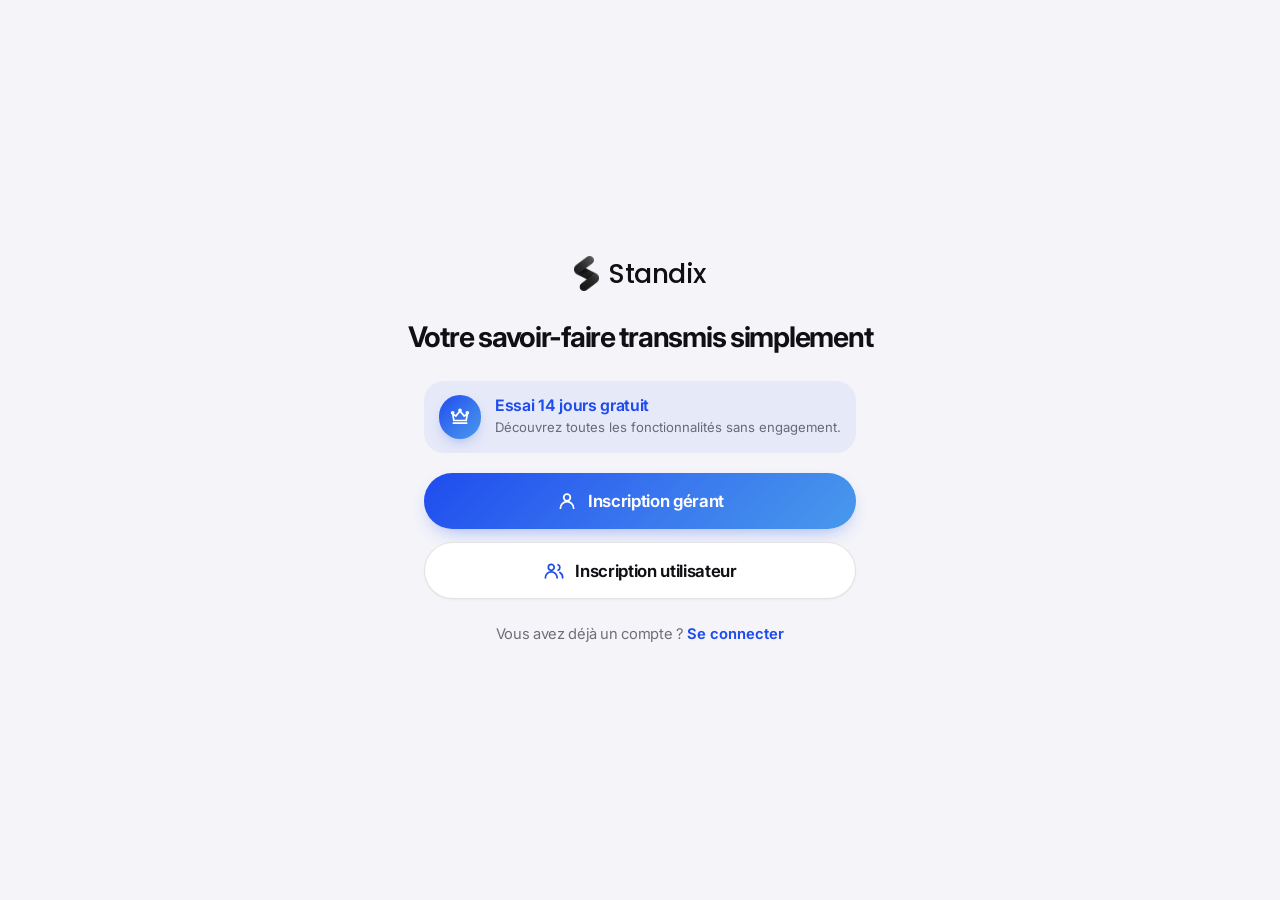
==== app/index.html @ 90aa96b5 "Update index.html" ====
<!DOCTYPE html><html lang="fr"><head>
  <!-- ⚠ LA RESTAURATION DU DEFILEMENT EST COUPEE AVANT TOUT LE RESTE.

       Elle l'etait dans `app.js` — un module, donc execute apres le parsing du
       document. Le navigateur avait alors deja remis la page ou elle etait a
       la visite precedente : sur un lien partage, cela envoyait en bas de la
       page « Bienvenue ».

       Ici, dans l'en-tete, cette ligne tourne avant que le corps existe. -->
  <script>
    try { if ('scrollRestoration' in history) history.scrollRestoration = 'manual' } catch (e) {}
  </script>
  <!-- Dashboard privé : erreurs, activité (comptes partagés) et messages de
       Standix aux responsables. Tout en premier, pour ne rater aucune erreur
       du démarrage. Ne casse jamais la page (voir l'en-tête de /suivi.js). -->
  <script src="/suivi.js?v=3"></script>

<meta charset="UTF-8">
<meta name="viewport" content="width=device-width, initial-scale=1.0, maximum-scale=1.0, minimum-scale=1.0, user-scalable=no, viewport-fit=cover">
<script>
    /* La photo de l'écran d'accueil, préchargée pour les seuls visiteurs sans
       session (aucune clé `sb-…-auth-token`) : c'est eux qui verront cet écran.
       Une personne connectée ne la télécharge pas. */
    try {
      if (!Object.keys(localStorage).some(function (k) { return /^sb-.*-auth-token$/.test(k) })) {
        var l = document.createElement('link')
        l.rel = 'preload'; l.as = 'image'; l.href = 'accueil-entrepot.jpg?v=d5bf6595'
        document.head.appendChild(l)
      }
    } catch (e) {}
</script>
<!-- ═══ NE PAS GARDER CETTE PAGE EN CACHE ═══

     ⚠ `index.html` EST LE SEUL FICHIER QU'ON NE PEUT PAS VERSIONNER. `app.js`
       et `style.css` portent un `?v=` qui change avec leur contenu ; cette
       page-ci EST l'adresse, elle n'a pas de version.

       Sans consigne, Safari la garde et la ressert telle quelle — parfois
       pendant des jours. On voit alors l'ancienne page alors que le fichier
       deploye est le bon, et rien ne l'explique.

     ⚠ LES TROIS LIGNES SONT NECESSAIRES. `no-cache` demande de revalider,
       `no-store` interdit de conserver, `Expires: 0` couvre les caches
       intermediaires qui ignorent les deux premieres. Chacune est ignoree par
       une partie du parc ; ensemble elles tiennent.

     ⚠ CELA NE RALENTIT PAS L'APP. Seul le balisage est redemande a chaque
       ouverture — 450 Ko une fois, quand `app.js` et `style.css` restent en
       cache grace a leur numero de version. -->
<meta http-equiv="Cache-Control" content="no-cache, no-store, must-revalidate">
<meta http-equiv="Pragma" content="no-cache">
<meta http-equiv="Expires" content="0">
<meta name="theme-color" content="#000000">
<meta name="color-scheme" content="dark">
<title>Standix</title>
<!-- ═══ LES ICÔNES SONT DE VRAIS FICHIERS ═══

     Elles étaient intégrées en base64, comme le logo. Ça marche pour une image
     dans la page, PAS pour un favicon : Safari sur iPhone et iPad refuse les
     icônes en `data:`, et affiche un globe gris à la place.

     Deux fichiers à déposer à la racine, à côté d'index.html.

     L'icône d'écran d'accueil est OPAQUE, sur fond noir, avec 16 % de marge :
     iOS ne gère pas la transparence — elle deviendrait noire — et il arrondit
     les angles, ce qui rognerait un dessin collé au bord. -->
<!-- Plusieurs tailles : le navigateur prend celle qui lui convient. La 32
     est celle que Chrome demande en premier pour l'onglet. -->
<!-- Le .ico EN PREMIER. Chrome le réclame de lui-même à la racine, même sans
     déclaration — et s'il ne le trouve pas, il montre un globe sans toujours
     retomber sur les PNG. C'est le format le plus ancien, et le seul que tous
     les navigateurs acceptent sans discuter. -->
<link rel="icon" href="favicon.ico" sizes="any">
<link rel="icon" type="image/png" sizes="32x32" href="favicon-32.png">
<link rel="icon" type="image/png" sizes="96x96" href="favicon.png">
<link rel="icon" type="image/png" sizes="192x192" href="icone-192.png">
<link rel="apple-touch-icon" sizes="180x180" href="apple-touch-icon.png">
<!-- CHROME PASSE PAR LE MANIFESTE. Sans lui, il ignore les balises ci-dessus
     pour l'écran d'accueil et affiche un globe. Il sert aussi à installer
     l'app : nom, couleur de fond, ouverture en plein écran. -->
<link rel="manifest" href="manifest.json">
<!-- ═══ L'APERÇU QUAND ON PARTAGE LE LIEN ═══

     Sans ces balises, un lien envoyé par message ou publié quelque part
     n'affiche qu'une adresse nue. Avec elles, on voit le logo, le nom et une
     phrase — ce qui change tout quand un gérant transfère le lien à son
     associé.

     L'image est celle sur FOND NOIR : les aperçus s'affichent sur des fonds
     clairs comme sombres, et un logo transparent y disparaîtrait la moitié du
     temps. 1200 × 630, le format que réclament les réseaux. -->
<meta property="og:type" content="website">
<meta property="og:title" content="Standix">
<meta property="og:description" content="Vos procédures, filmées une fois. L'IA les rédige, votre équipe les lit.">
<!-- ═══ POURQUOI L'ADRESSE COMPLÈTE ET LES DIMENSIONS ═══

     WhatsApp affichait une petite vignette carrée au lieu de la grande carte.
     Deux causes, et il fallait corriger les deux :

     • L'ADRESSE ÉTAIT RELATIVE. Les robots qui lisent la page pour fabriquer
       l'aperçu n'ont pas de navigateur : ils ne savent pas résoudre
       « partage.png » en une adresse complète. Beaucoup abandonnent.

     • LES DIMENSIONS MANQUAIENT. WhatsApp choisit entre vignette et grande
       carte AVANT de télécharger l'image, d'après `og:image:width`. Sans elle,
       il suppose une petite image et affiche un carré. -->
<!-- ═══ L'ADRESSE POINTAIT VERS LA RACINE ═══

     Elle disait `emcl22a-creator.github.io/Standix/partage.png`. Cette racine
     appartient désormais au SITE : l'app y cherchait un fichier qui n'y est
     plus, et le lien partagé s'affichait sans vignette.

     Quatre balises portaient la même adresse — `og:image`, sa version sécurisée,
     `twitter:image`, et `og:url` pour la page. Les quatre sont corrigées : en
     oublier une donne un aperçu juste sur un réseau et faux sur un autre, ce
     qui est le plus long à diagnostiquer.

     ⚠ ELLE RESTE ÉCRITE EN DUR, et c'est obligatoire : les robots qui lisent
       cette page n'ont pas de navigateur et ne résolvent aucun chemin relatif.
       Si tu changes encore de domaine, ce sont ces quatre lignes à reprendre. -->
<meta property="og:image" content="https://standix.app/app/partage.png">
<meta property="og:image:secure_url" content="https://standix.app/app/partage.png">
<meta property="og:image:type" content="image/png">
<meta property="og:image:width" content="1200">
<meta property="og:image:height" content="630">
<meta property="og:image:alt" content="Standix">
<meta property="og:url" content="https://standix.app/app/">
<meta property="og:site_name" content="Standix">
<meta property="og:locale" content="fr_FR">
<meta name="twitter:card" content="summary_large_image">
<meta name="twitter:title" content="Standix">
<meta name="twitter:description" content="Vos procédures, filmées une fois. L'IA les rédige, votre équipe les lit.">
<meta name="twitter:image" content="https://standix.app/app/partage.png">
<meta name="description" content="Vos procédures, filmées une fois. L'IA les rédige, votre équipe les lit.">
<!-- Les trois serveurs contactés au démarrage. Ouvrir la connexion dès la
     lecture de l'en-tête fait gagner la poignée de main réseau (DNS, TLS) sur
     chacun — c'est du temps mort pur, avant même la première requête. -->
<link rel="preconnect" href="https://tlrtsoahwqhtvtkhssbm.supabase.co" crossorigin="">
<link rel="preconnect" href="https://cdn.jsdelivr.net" crossorigin=""><!-- QR code, chargé à la demande -->
<link rel="preconnect" href="https://fonts.gstatic.com" crossorigin="">
<!-- La bibliothèque Supabase est indispensable pour afficher quoi que ce soit :
     on la télécharge en parallèle du reste au lieu d'attendre la fin du script. -->
<!-- La bibliothèque Supabase est servie depuis le même dépôt que cette page :
     pas de serveur tiers à joindre, et le navigateur la garde en cache d'une
     visite à l'autre. Elle était auparavant téléchargée depuis jsDelivr, ce qui
     coûtait entre 30 ms et 2 secondes selon l'humeur du réseau. -->
<link rel="modulepreload" href="./supabase.js">
<link rel="stylesheet" href="https://fonts.googleapis.com/css2?family=Inter:wght@400;500;600;700;800&amp;family=Poppins:wght@400;500;600&amp;display=swap" media="print" onload="this.media='all'">
<noscript><link rel="stylesheet" href="https://fonts.googleapis.com/css2?family=Inter:wght@400;500;600;700;800&amp;family=Poppins:wght@400;500;600&amp;display=swap"></noscript>
<link rel="stylesheet" href="style.css?v=21d636a9">
<style>
  /* ---- Verre : CSS EXACT du depot archisvaze/liquid-glass ---- */
  :root{
    --bar-h:64px;              /* HAUTEUR DE LA BARRE : tout en decoule */
    --glass-radius:calc(var(--bar-h) / 2);
    /* Teinte NOIRE : elle assombrit le fond vu a travers la barre,
       ce qui detache les libelles blancs. En contrepartie le verre
       perd du relief, compense par un lisere clair plus marque. */
    /* ═══ LA TEINTE PASSE AU BLANC ═══

       Elle était NOIRE à 12 % : elle assombrissait le fond vu au travers, ce
       qui détachait les libellés blancs. Sur une app claire, elle grisait la
       barre et les libellés sombres s'y perdaient.

       Blanc à 78 % : assez opaque pour qu'un texte noir se lise dessus, assez
       transparent pour qu'on devine le contenu qui défile dessous. */
    /* ⚠ BLANC, PAS GRIS. La teinte grise venait du theme sombre : sur du noir,
       un gris a 18 % eclaircit. Sur une page claire il assombrit, et la barre
       paraissait sale a cote des cartes blanches qu'elle recouvre.

       0,32 : la barre laisse maintenant voir franchement ce qui defile
       dessous, sans cesser de porter un texte sombre.

       ⚠ C'EST LA SEULE VALEUR QUI REGLE LE BLANCHIMENT. Le flou et la
         saturation ne changent pas la clarte, ils changent la nettete et la
         vivacite. `--verre-bar` garde donc son `blur(14px)` : c'est lui qui
         empeche le texte des cartes de rester lisible au travers, et sans lui
         une barre a 32 % deviendrait illisible. Pour eclaircir ou assombrir,
         c'est ici et nulle part ailleurs. */
    --tint-color:255,255,255;
    --tint-opacity:0.32;

    /* ⚠ LE CREUX EST NEUTRALISÉ. Une ombre interne noire de 17 px dessinait la
       barre EN CREUX sur du noir : la lumière tombe dedans, c'est ce qui lui
       donnait son épaisseur. Sur du blanc, la même ombre trace un anneau gris
       à l'intérieur du bord — la barre paraît sale et cerclée.

       Ces variables sont aussi lues par la carte du logo et par le tiroir de
       l'entreprise : c'est pourquoi on change la couleur et non la géométrie. */
    /* ⚠ SEULE LA COULEUR DU CREUX CHANGE, PAS SA GÉOMÉTRIE. Le flou reste à
       17 px et le retrait à −8 px, exactement comme en sombre. C'est la
       COULEUR qui passe du noir au transparent : une ombre interne noire
       dessine un creux sur du noir, mais un anneau gris sale à l'intérieur
       d'un bord blanc. */
    --shadow-blur:17px;
    --shadow-spread:-8px;
    --shadow-color:transparent;
    --outer-shadow-blur:17px;

    /* ═══ LA MATIÈRE DU VERRE ═══
       La réfraction passait par un filtre SVG appelé en `url()`. WebKit —
       donc TOUT navigateur sur iPhone, Chrome compris — n'accepte dans un
       `backdrop-filter` que les fonctions courtes. Un `url()` y est ignoré
       en silence : plus de verre du tout.

       On emploie donc ce qu'il sait faire. Le flou et la saturation ne
       déforment pas, ils dépolissent — c'est la matière qu'Apple a utilisée
       pendant huit ans, et elle rend la même chose sur les deux écrans.

       Le jour où WebKit implémentera `url()`, il suffira de remettre
       `url(#bar-filter)` et `url(#lens-filter)` ici, et `VERRE_SVG` à true
       dans le script. Rien d'autre n'aura bougé. */
    /* ═══ LA BARRE PREND LA MATIÈRE DE LA CAPSULE ═══

       La capsule en mouvement emploie `--verre-lens` : elle ne floute pas, elle
       SATURE et ÉCLAIRCIT ce qui passe dessous. C'est ce `brightness` qui lui
       donne son air de lentille plutôt que de dépoli.

       La barre reprend les deux — saturation et éclaircissement — et garde son
       flou. Sans lui, le texte des cartes resterait lisible au travers et les
       libellés se perdraient dedans ; la capsule, elle, peut s'en passer parce
       qu'elle ne couvre jamais que la barre.

       ⚠ LA CAPSULE EMPILE DEUX VERRES, PAS UN.

         C'est ce que j'avais manque. `#lens` est un `.glassDiv` : il porte
         donc `--verre-bar` sur l'element LUI-MEME, et `--verre-lens` sur son
         `::after`. Deux couches superposees — le depoli d'abord, la lentille
         par-dessus.

         En posant `--verre-bar: var(--verre-lens)`, j'avais fait deux choses a
         la fois, toutes deux fausses : la barre perdait son flou, et la
         CAPSULE recevait la lentille DEUX FOIS. Sa saturation doublait sans
         que personne ne l'ait demande.

         Chaque variable reprend donc son role. La barre recoit la seconde
         couche autrement — voir `#bar::after`, plus bas. */
    --verre-bar:blur(14px) saturate(180%);
    --verre-lens:saturate(150%) brightness(1.08);

    /* ═══ LE FILET DE L'ARÊTE ═══
       Déclaré ICI, et lu par les deux pièces de verre : la barre du bas et la
       carte du logo. Une seule valeur pour les deux — sans ça, chacune portait
       son propre littéral et rien n'empêchait qu'elles finissent par diverger,
       comme c'est arrivé au verre lui-même. */
    /* 0,22 au lieu de 0,30. Le trait fait un demi-pixel d'épaisseur et ne peut
       pas être plus mince : sur un écran, c'est déjà la plus petite valeur qui
       s'affiche. On l'affine donc en OPACITÉ — un trait plus pâle se lit comme
       un trait plus fin, parce que l'œil juge la finesse à la quantité de
       lumière, pas à la mesure. */
    /* Le filet s'inverse aussi : un trait plus clair que son fond était de la
       lumière sur du noir ; sur du blanc, il faut un trait plus SOMBRE que le
       fond pour dessiner la même arête. */
    --filet:rgba(28,28,38,0.08);
  }
  .glassDiv{
    position:absolute;
    border-radius:var(--glass-radius);
    isolation:isolate;
    /* Un filet clair d'un demi-pixel sur tout le contour, en plus de l'ombre
       portée. Il dessine l'arête de la pièce là où la lumière la frôle : sans
       lui, le verre se dissout dans le noir et la barre n'a plus de forme.

       En ombre interne plutôt qu'en bordure : une bordure épaissirait la boîte
       et décalerait tout ce qu'elle contient d'un demi-pixel. */
    box-shadow:
      /* Même position, même flou qu'en sombre — 0 et 4 px. Seule la couleur
         change : 18 % de noir faisait une flaque grise sur du blanc. */
      0px 4px var(--outer-shadow-blur) rgba(20,20,30,0.12),
      /* Le creux du verre, repris du pseudo-élément supprimé. Sans lui la
         pièce est une vitre plate : c'est cette ombre interne qui lui donne
         son épaisseur. */
      inset 0 0 var(--shadow-blur) var(--shadow-spread) var(--shadow-color);
  }

  /* ═══════════════════════════════════════════════════════════════════════
     LE FILET, PARTOUT ET À LA MÊME INTENSITÉ

     Il a d'abord été interrompu, puis dégradé — vif d'un côté, sourd de
     l'autre. Les deux versions donnaient une arête qui change en tournant, et
     à un demi-pixel d'épaisseur cette variation se lit comme une irrégularité
     plutôt que comme une lumière.

     Une seule valeur sur tout le tour. C'est plus net, et c'est plus juste :
     ce filet ne dessine pas un reflet, il dessine le BORD de la pièce — et un
     bord ne change pas selon l'endroit où on le regarde.

     `mask-composite:exclude` évide le centre — il ne reste que le liseré. */
  .glassDiv::after{
    content:''; position:absolute; inset:0; z-index:3;
    border-radius:inherit; pointer-events:none;
    /* ═══ UN TRAIT FIN, D'UNE SEULE ÉPAISSEUR ═══

       J'avais mis 1 px avec un dégradé du clair au sombre. Le dégradé faisait
       PARAÎTRE le trait plus épais en haut qu'en bas — l'œil lit une variation
       de clarté comme une variation d'épaisseur.

       Une couleur unie, et le trait a la même valeur sur tout le tour.

       L'épaisseur suit la densité de l'écran : 0,5 px là où le matériel sait
       les afficher — un iPhone en a deux ou trois par point —, 1 px ailleurs,
       où un demi-pixel tomberait entre deux rangées et laisserait des trous. */
    padding:1px;
    background:rgba(28,28,38,0.075);
    -webkit-mask:linear-gradient(#000 0 0) content-box, linear-gradient(#000 0 0);
    mask:linear-gradient(#000 0 0) content-box, linear-gradient(#000 0 0);
    -webkit-mask-composite:xor; mask-composite:exclude;
  }
  /* ═══ UNE SEULE COUCHE, COMME LA CARTE DU HAUT ═══

     La teinte vivait dans un `::before` au plan 1 et le verre dans un `::after`
     au plan −1 : trois surfaces à la même place, dont une DERRIÈRE le parent.
     Selon le navigateur, l'arête pouvait se détacher du reste et paraître
     posée en arrière-plan.

     Fond, flou, creux et arête sont maintenant sur l'élément lui-même. Rien
     qui puisse se décaler. Les deux pièces de verre sont construites de la
     même façon — c'était déjà l'intention, ce ne l'était pas dans le code. */
  .glassDiv{
    background-color:rgba(var(--tint-color),var(--tint-opacity));
    backdrop-filter:var(--verre-bar);
    -webkit-backdrop-filter:var(--verre-bar);
  }
  #lens{--lens-filter:var(--verre-lens)}
  /* ⚠ SEULE LA CAPSULE PORTE CE SECOND VERRE. J'avais etendu le selecteur a
     `#bar::after`, ce qui donnait a la barre un bord refringent : une bordure
     en relief, alors que la profondeur ne doit exister que sur les cartes de
     dossier et de procedure. La barre est une piece de verre PLATE. */
  #lens::after{
    backdrop-filter:var(--lens-filter);
    -webkit-backdrop-filter:var(--lens-filter);
  }

  /* ═══════════════════════════════════════════════════════════════════════
     LE ZOOM DU FOND SUR LES BORDS — POURQUOI IL N'EST PAS LA

     Un vrai bord de lentille GROSSIT ce qui passe derriere lui. C'est ce que
     fait le liquid-glass d'Apple, et ce que ce depot obtenait avec un filtre
     SVG `feDisplacementMap` appele en `backdrop-filter:url(#bar-filter)`.

     WebKit — donc TOUT navigateur sur iPhone, Chrome compris — n'accepte dans
     un `backdrop-filter` que les fonctions courtes : blur, saturate,
     brightness, contrast. Un `url()` y est ignore EN SILENCE.

     ⚠ ET `transform:scale` NE LE REMPLACE PAS. Je l'ai teste avant de
       l'ecrire : un element avec `backdrop-filter` et `scale(1.6)` rend un
       fond dont les motifs mesurent exactement la meme chose qu'a cote —
       20 px dans les deux cas, mesure sur un fond raye. La transformation
       deplace l'element, elle ne grossit pas ce qu'il capture.

     Il n'y a donc pas de zoom possible aujourd'hui sur iPhone sans dupliquer
     le contenu de la page dans un calque agrandi et masque — beaucoup de code
     et un second rendu de toute la page a chaque image de defilement.

     Le jour ou WebKit acceptera `url()`, tout est deja pret : remettre
     `url(#bar-filter)` dans `--verre-bar` et `VERRE_SVG` a true dans le
     script. Rien d'autre n'aura bouge.
     ═══════════════════════════════════════════════════════════════════════ */

  /* ---- La barre ---- */
  /* ---- Barre adaptative, mesuree sur Amazon Prime ----
     Sa capture : ecran 402 pt, barre 356 pt, marge 23 pt de chaque
     cote, soit 88,6 % de la largeur. Hauteur 62 pt.
     Ici : marge fixe de 23 pt, largeur bornee pour rester correcte
     du petit telephone a la tablette. */
  /* Le rebond de l'onglet déjà actif. Court, sans dépassement : il accuse
     réception, il ne réclame pas l'attention. */
  @keyframes ongletRebond{
    0%{ transform:scale(1) }
    38%{ transform:scale(0.90) }
    100%{ transform:scale(1) }
  }
  .tab.rebond{ animation:ongletRebond 0.42s cubic-bezier(0.34,1.56,0.64,1); }
  /* Les onglets héritent des deux mêmes déclarations : le toucher peut tomber
     sur un libellé ou sur une icône plutôt que sur le fond de la barre, et
     l'événement doit porter dans tous les cas. */
  .tab{ cursor:pointer; touch-action:manipulation; }
  @media (prefers-reduced-motion: reduce){ .tab.rebond{ animation:none } }

  #bar{
    /* FIXE : la barre reste sous le pouce au lieu de partir avec la page.
       En absolu elle se posait au bas du DOCUMENT. */
    position:fixed;
    pointer-events:auto;

    /* ═══ LE PREMIER TOUCHER QUI NE PORTAIT PAS ═══

       Deux manques, indépendants, produisant le même symptôme. Aucun ne se voit
       sur ordinateur : ce sont deux comportements propres à Safari sur iPhone.

       ① `cursor:pointer`. SAFARI IOS NE DÉCLENCHE PAS `click` SUR UN ÉLÉMENT
          NON INTERACTIF. La barre est une simple boîte, pas un bouton ni un lien :
          sans cette déclaration, le navigateur ne la considère pas comme
          touchable et l'événement n'arrive jamais. Elle n'a aucun effet visible
          sur téléphone — il n'y a pas de curseur — mais elle change ce que
          Safari accepte d'écouter. C'est une propriété de style détournée en
          déclaration d'intention, et c'est ainsi depuis quinze ans.

       ② `touch-action:manipulation`. Sans elle, Safari attend environ 300 ms
          après chaque toucher pour voir s'il s'agit d'un double-tap de zoom.
          Le premier appui semble alors ignoré, et le second — qui arrive après
          le délai — paraît seul fonctionner. C'est exactement « répond mal au
          premier toucher ».

       Le zoom par pincement reste possible : `manipulation` ne désactive que
       le double-tap, pas les autres gestes. */
    cursor:pointer;
    touch-action:manipulation;
        /* LE VOL : la zone sûre de l'appareil, plus 12 pt — la barre laisse passer
       le trait d'accueil sous elle. Le plancher de 23 px est la marge latérale
       mesurée plus haut : là où il n'y a pas de zone sûre, l'écart est le même
       en bas qu'à gauche et à droite. */
    bottom:max(23px, calc(env(safe-area-inset-bottom, 0px) + 12px));
    /* ═══ LA LARGEUR DES BLOCS, PAS CELLE DE LA FENÊTRE ═══

       `100vw` vaut la fenêtre entière : 1 394 px sur un écran de bureau. Le
       plafond de 520 s'appliquait donc, pendant que la colonne — et les blocs
       qu'elle contient — s'arrêtaient à 420. La barre débordait de cinquante
       pixels de chaque côté.

       La colonne moins ses 20 px de marge intérieure de chaque côté : la barre
       commence et finit exactement où commencent et finissent « Mouvements de
       l'équipe » et les autres blocs.

       `--col` vaut 460 sur téléphone et 560 au-delà de 768 : la barre suit
       toute seule, 420 puis 520.

       Sur téléphone rien ne change : `100vw - 46` vaut 356 sur un écran de
       402, et reste plus petit. C'est la largeur de l'écran qui décide. */
    /* ⚠ LA BARRE LAISSE LA PLACE AU CERCLE. Elle occupait toute la largeur
       disponible ; le bouton « voir comme l'equipe » a besoin de sa hauteur
       plus un ecart. On retire donc `--bar-h + 12` a sa largeur, et on la
       decale d'autant vers la gauche pour que l'ensemble reste centre. */
    /* ⚠ `--bar-col` ET NON `--col`. Sur tablette, `--col` passe à 100 % pour que
       les cartes prennent la largeur de l'écran ; la barre, elle, garde la
       largeur d'un grand téléphone — une pilule étirée sur 1 300 px ne se lit
       plus comme un objet posé sur la page. `--bar-col` vaut `--col` partout
       ailleurs, et 560 px sur tablette (voir la fin de `style.css`). */
    width:min(calc(100vw - 46px - var(--bar-decal)),
              calc(var(--bar-col, 460px) - 40px - var(--bar-decal)));
    height:var(--bar-h);
    margin-/* ⚠ CENTRAGE : moitie d'ecran, puis retrait de la moitie de sa largeur.
       Cette ligne avait disparu — un de mes scripts l'avait remplacee en
       croyant la corriger, et la barre partait du bord gauche.

       ⚠ NE CITEZ PAS UNE PROPRIETE SUIVIE DE DEUX-POINTS DANS UN COMMENTAIRE
         CSS. Ecrite ainsi, elle m'a fait chercher la vraie declaration
         pendant trois essais : mon analyse la trouvait, le navigateur non. */
    left:50%;
    left:50%;
    /* ⚠ ON GARDE LE CENTRAGE D'ORIGINE, ET LE CERCLE SE PLACE PAR RAPPORT A
       LA BARRE — pas l'inverse.

       J'ai essaye deux fois de deplacer la barre : une fois en ajoutant un
       decalage a son `translateX(-50%)`, une fois en remplacant le centrage
       par un `left` calcule. Les deux ont echoue, la seconde envoyant la barre
       a 111 px HORS de l'ecran.

       La raison est simple : `-50%` porte sur la largeur de la barre, qui
       depend elle-meme de la place laissee au cercle. Chaque correction
       deplacait la reference qu'elle utilisait.

       L'ensemble reste donc centre comme avant. Seule la largeur change, et le
       cercle se pose contre le bord droit de la barre — une seule mesure, une
       seule direction. */
    /* ⚠ LA BARRE RECULE DE LA MOITIE DE CE QUE PREND LE CERCLE.

       Centree seule, elle laissait 61 px a gauche et le cercle debordait a
       droite. C'est l'ENSEMBLE barre + ecart + cercle qui doit etre centre :
       la barre se decale donc de la moitie de `--bar-h + 12`, soit 38 px, ce
       qui ramene sa marge gauche a 23 — la meme qu'a droite. */
    transform:translateX(calc(-50% - var(--bar-glisse))) scale(1) translateZ(0);
    /* origine en bas : la barre grandit vers le haut, son bord
       inferieur reste fige au pixel pres. */
    transform-origin:center bottom;
    /* La barre reste sur sa propre couche GPU en permanence. Sans
       cela, au retour exact a scale(1) le navigateur la retire de la
       couche et la re-rasterise : elle sautait d'un pixel. */
    will-change:transform;
    backface-visibility:hidden;
    -webkit-backface-visibility:hidden;
    --glass-radius:calc(var(--bar-h) / 2);
    /* 60 et non 10. Sur le détail d'une procédure, la liste des étapes descend
       jusqu'au bord de l'écran et passait DERRIÈRE la barre. Elle doit passer
       dessous : la navigation reste toujours au premier plan. */
    z-index:60;
  }
  /* Sur les écrans à haute densité, un demi-pixel s'affiche vraiment : le
     trait devient plus fin sans jamais se rompre. C'est là que se joue la
     différence entre un cadre et un filet. */
  @media (-webkit-min-device-pixel-ratio: 2), (min-resolution: 192dpi){
    .glassDiv::after{ padding:0.5px; }
  }

  /* Gris translucide du repos. Il monte a mesure que le verre s'eteint : a
     l'arret la capsule est entierement grise.

     ⚠ UN GRIS CLAIR, PAS UN GRIS MOYEN. `rgba(150,150,155,0.18)` venait du
       theme sombre, ou il fallait ECLAIRCIR un fond noir. Sur une barre
       blanche il fait l'inverse : il assombrit, et la capsule devenait une
       tache grise au lieu d'un reperage discret.

       190 a 32 % donne #EAEAEE sur du blanc — assez clair pour rester dans la
       famille de la barre, assez dense pour designer l'onglet en cours. */
  #lensGray{
    position:absolute;inset:0;z-index:2;
    border-radius:inherit;pointer-events:none;
    background:rgba(190,190,200,0.32);
  }
  /* Illumination de la barre. Une COUCHE, pas un filter : un filter
     sur #bar creerait un contexte d'empilement et couperait le
     backdrop-filter de son ::after, donc le verre disparaitrait. */
  /* ═══ LE CENTRAGE EST RENDU AU NAVIGATEUR ═══

     `top:50%` avec un `margin-top` negatif calcule en JavaScript ne marchait
     pas : le pourcentage se mesure sur la boite de PADDING de la barre, tandis
     que la hauteur employee pour le calcul venait de `getBoundingClientRect`,
     qui mesure la boite de BORDURE. Deux references differentes, donc un ecart
     — que je compensais par une constante trouvee a la main, et qui se
     retrouvait fausse au premier changement d'epaisseur du filet.

     `top:0; bottom:0` avec des marges automatiques centre exactement, sans
     aucun calcul : le navigateur repartit lui-meme la place restante de part
     et d'autre. Une seule reference, celle qu'il utilise deja pour tout le
     reste. */
  /* ═══════════════════════════════════════════════════════════════════════
     LA CAPSULE EST MASQUEE

     Elle imitait de trop pres le « verre liquide » d'Apple. Elle n'est pas
     supprimee — le ressort, la deformation et la mesure continuent de tourner
     et attendent qu'on la rende.

     ⚠ POUR LA RETABLIR : retirer `display:none` ci-dessous, rien d'autre. Le
       reste du dispositif est intact.

     ⚠ L'ONGLET ACTIF EST DESORMAIS MARQUE PAR `.tab-on`. Sans cela, cacher la
       capsule effacait toute indication : elle servait de MASQUE revelant une
       seconde couche d'onglets bleus, et rien d'autre ne disait ou l'on etait.

     ⚠ LA BOUCLE D'ANIMATION TOURNE ENCORE pour un element invisible. Elle ne
       mesure plus rien depuis qu'on a sorti `getBoundingClientRect` de son
       corps, donc le cout est negligeable — mais si la capsule devait rester
       cachee pour de bon, c'est la qu'il faudrait couper.
     ═══════════════════════════════════════════════════════════════════════ */
  #lens{ display:none; }

  /* ⚠ LA COUCHE BLEUE EST MASQUEE ELLE AUSSI, et il le fallait.

     Masquer la capsule ne suffisait pas : `layer--lens` est une SECONDE
     rangee d'onglets, entierement bleue, decoupee par un `clip-path` en forme
     de capsule que le script deplace a chaque image. La capsule cachee, le
     decoupage continuait — on voyait donc une zone bleue glisser d'un onglet a
     l'autre, sans la pastille de verre autour.

     C'etait exactement le trajet qu'on voulait supprimer.

     ⚠ NI SUPPRIMEE NI VIDEE. Le script continue d'ecrire son `clip-path`, son
       `filter` et sa deformation dessus a chaque image. Retirer l'element
       ferait echouer ces ecritures ; `display:none` les laisse s'appliquer
       dans le vide, sans rien afficher.

     ⚠ POUR TOUT RETABLIR : retirer ces deux `display:none`, et le
       `.tab-on` de la couche visible reprendra son role de repli. */
  .layer--lens{ display:none; }

  #lens{
    --glass-radius:23px;
    /* ═══ LE CENTRAGE DE SECOURS ═══

       Le script pose la position verticale a chaque image, mesuree sur
       l'onglet actif. Ces valeurs-ci ne servent donc PAS en temps normal.

       Elles servent quand la mesure est impossible : barre encore masquee,
       onglets pas encore poses. Le script efface alors ce qu'il avait ecrit et
       ces trois lignes reprennent la main — marges automatiques, centrage
       exact, aucun calcul. C'est le comportement le plus sur, et c'est ce
       qu'un repli doit etre. */
    top:0;bottom:0;margin-top:auto;margin-bottom:auto;left:0;
    /* La capsule passe SOUS les onglets : le texte et les icones
       restent lisibles au-dessus du verre. */
    z-index:5;pointer-events:none;
  }
  /* Le pochoir découpe désormais par TRANSPARENCE, plus par clarté.

     `mask-mode:luminance` n'existe pas dans WebKit : le pochoir y était ignoré,
     les deux calques s'affichaient entiers l'un sur l'autre, et chaque onglet
     montrait son icône au trait ET son icône pleine, son libellé deux fois.
     C'est ce qui rendait la barre grossière sur iPhone.

     Le découpage par transparence est le mode par défaut, et il est reconnu
     partout depuis dix ans. Le résultat à l'écran est le même — c'est la
     fonction `svg()` du script qui porte maintenant la forme dans le canal
     alpha, au lieu de la porter en noir et blanc. */
  .layer{position:absolute;inset:0;z-index:20;pointer-events:none;}
  /* Plus de zone sensible ici : le découpage y ferait des trous. La barre s'en
     charge, elle est d'un seul tenant. */
  /* ⚠ LES ONGLETS AU REPOS. #CBCDCF est un gris CLAIR — il se lisait sur le
     verre noir, il disparaît sur le verre blanc : mesuré, 1,5 de contraste.

     La valeur a descendu en cinq temps : #CBCDCF (1,5 de contraste, illisible
     sur du blanc), #6C6C78 (5,0), #5A5A66 (6,6), #4A4A56 (8,4), #3A3A46 (10,8)
     et celle-ci.

     #32323E donne 12,0. Un onglet au repos n'est pas un texte désactivé, c'est
     une DESTINATION — il doit se lire sans effort.

     ⚠ C'EST LE DERNIER CRAN. En dessous on entre dans le noir du texte des
       cartes, et un onglet au repos deviendrait aussi appuye que le titre
       d'une page. Ce qui distingue l'onglet EN COURS n'est plus sa valeur mais
       sa TEINTE — il est bleu — et la capsule grise qui le porte. Foncer
       encore ne prendrait rien a cette distinction, mais chargerait la barre.
       */
  .layer--normal{color:#32323E}
  /* L'ONGLET SOUS LA CAPSULE PORTE LA COULEUR DU LOGO.

     Deux techniques, parce qu'un dessin et un texte ne se peignent pas de la
     même façon : `fill` pour le tracé SVG, un dégradé découpé sur les lettres
     pour le libellé. Les deux emploient les mêmes teintes que le logo — celles
     du dégradé `logoOr`, repris ici en CSS puisqu'un `url()` ne s'applique pas
     à du texte. */
  /* Blanc en sombre, donc noir en clair. Cette couleur ne sert que de repli :
     l'icône est peinte par `fill:url(#logoOrIc)` et le libellé par un dégradé
     découpé, tous deux inchangés. */
  /* ═══ L'ONGLET ACTIF PASSE AU NOIR ═══

     Il portait l'ambre : le dessin en `fill:url(#logoOrIc)`, le libelle en
     degrade decoupe sur les lettres. Deux techniques, parce qu'un trace et un
     texte ne se peignent pas de la meme facon.

     Les deux tombent. Avec des dossiers de huit couleurs a l'ecran, un onglet
     orange devenait une neuvieme teinte au lieu de se detacher. Le noir
     n'appartient a aucune famille — c'est ce qui le fait ressortir de toutes.

     ⚠ IL FAUT ANNULER LES TROIS PROPRIETES DU DEGRADE DE TEXTE, pas seulement
       en poser une nouvelle. `-webkit-text-fill-color:transparent` l'emporte
       sur `color` : sans le remettre a `currentColor`, le libelle resterait
       invisible et l'on chercherait longtemps pourquoi.

     La graisse monte a 600 : elle appuie la distinction que la capsule et la
     couleur portent deja.

   ⚠ LE BLEU EST CELUI DE LA PALETTE DES DOSSIERS, au chiffre pres — `#0C4A9E`,
     le sombre de la deuxieme famille. C'est ce qui fait que la barre appartient
     au meme monde que les listes : une couleur inventee pour la seule barre
     aurait ete une couleur de plus a tenir a jour.

     Contraste mesure sur la capsule grise : 8,9. Bien au-dessus du seuil, et
     l'ecart avec le gris des onglets au repos reste lisible — c'est la TEINTE
     qui distingue maintenant, plus seulement la valeur. */
  /* ⚠ DEUX TECHNIQUES POUR UNE MEME COULEUR. Un trace SVG se peint avec
     `fill:url(#...)` ; un texte ne le peut pas — il faut un degrade CSS
     decoupe sur les lettres par `background-clip:text`. Les deux valeurs
     doivent rester identiques, sinon l'icone et son libelle divergent d'un
     ton sans que rien ne le signale.

     C'est le mecanisme qui portait l'ambre avant ; il revient avec le bleu. */
  /* ⚠ CETTE COUCHE N'EST PLUS REVELEE PAR RIEN, la capsule etant masquee. Ses
     regles restent : elles reprendront leur role le jour ou on la rend.

     En attendant, c'est `.tab-on` sur la couche visible qui porte la couleur.

     ⚠ CETTE COUCHE S'APPELLE `layer--normal`, PAS `layer--base`. J'avais ecrit
       le second : la regle ne visait rien, et l'onglet actif restait gris
       comme les autres. Le nom se lit sur `#lNorm`, pas dans le vocabulaire
       qu'on croit naturel. */
  .layer--normal .tab-on span{
    background:linear-gradient(0deg,#1F4CEE,#3A78EE);
    -webkit-background-clip:text; background-clip:text;
    -webkit-text-fill-color:transparent; color:transparent;
    font-weight:650;
  }
  /* ⚠ CERTAINES ICONES SONT DESSINEES AU TRAIT, D'AUTRES EN APLAT — et il faut
       traiter les deux, sinon on obtient un melange.

     `row()` ecrit `fill="currentColor" stroke="none"` pour une icone pleine, et
     l'inverse pour une icone au trait. Ma regle ne posait que `fill` : sur une
     icone au trait, elle REMPLISSAIT l'interieur en bleu tout en laissant le
     contour gris. C'est le liseré fonce autour du bleu.

     On cible donc chaque cas par son attribut, tel que le script l'a ecrit. */
  .layer--normal .tab-on svg[fill="currentColor"]{ fill:url(#navBleu); }
  .layer--normal .tab-on svg[stroke="currentColor"]{ stroke:url(#navBleu); }

  /* ═══ L'ONGLET ACTIF GROSSIT LEGEREMENT ═══

     ⚠ SEULE L'ICONE GRANDIT, PAS LE LIBELLE — et c'est une mesure qui l'a
       decide, pas un gout.

       Avec 1,5 px de plus sur le texte, « Procedures » passe de 65 a 74 px de
       large. Sur un ecran de 390 px l'onglet en fait 85, donc ca tient ; mais
       a 360 px il n'en fait plus que 77, et a 320 px seulement 67. Le libelle
       deborde alors sur ses voisins — teste, il DEBORDE dans les deux cas.

       L'icone, elle, mesure 25 px pour un onglet de 67 au minimum : elle peut
       grandir sans jamais rien toucher.

     ⚠ `transform` ET NON `width`. Une transformation ne redessine pas la mise
       en page : l'icone grossit sur place, sans pousser le libelle d'un demi-
       pixel vers le bas a chaque changement d'onglet.

     La graisse du libelle passe de 550 a 650 : c'est ce qui donne du poids au
     mot sans toucher a sa largeur. */
  .layer--normal .tab svg{
    transition:transform 0.26s cubic-bezier(0.34,1.4,0.64,1);
  }
  .layer--normal .tab-on svg{ transform:scale(1.14); }
  @media (prefers-reduced-motion: reduce){
    .layer--normal .tab svg{ transition:none; }
  }

  .layer--lens{color:#1F4CEE}
  .layer--lens svg{fill:url(#navBleu)}
  .layer--lens span{
    background:linear-gradient(0deg,#1F4CEE 0%,#3A78EE 100%);
    -webkit-background-clip:text;background-clip:text;
    -webkit-text-fill-color:transparent;color:transparent;
    font-weight:600;
  }
  .tab{position:absolute;top:0;height:100%;
    display:flex;flex-direction:column;align-items:center;justify-content:center;
    gap:calc(var(--bar-h) * 0.081);cursor:pointer}
  .tab svg{display:block;transform-origin:center}
  /* 0,167 au lieu de 0,153 : le libelle passe de 9,8 a 10,7 px, et sa graisse
     de 500 a 550. Un texte de dix pixels a besoin d'un peu de corps pour ne
     pas paraitre gris a cote d'une icone au trait epaissi. */
  .tab span{font-size:calc(var(--bar-h) * 0.167);font-weight:550;line-height:1;white-space:nowrap;
    transform-origin:center}
</style>
</head>
<body class="booting chargement">

<!-- ═══ LA CARTE DE BUREAU ═══

     Dans l'angle haut droit, là où la colonne de 460 px laisse du vide de
     toute façon. Elle ne couvre rien : l'app reste exactement celle du
     téléphone, entière et utilisable.

     Le code QR mène à la PAGE DE CONNEXION, pas à l'adresse en cours : sur son
     téléphone, la personne n'est probablement pas connectée — l'envoyer sur une
     page interne la ferait rebondir sur un écran de connexion sans savoir
     pourquoi. -->
<!-- La carte de bureau a été retirée : l'app s'adapte aux grands écrans. -->

<!-- Le voile d'arrivée. Il assombrit brièvement l'écran pendant qu'une page
     ou une fenêtre arrive : c'est lui qui donne la profondeur. Sans lui, les
     deux surfaces se superposent à plat et rien ne dit laquelle est devant. -->
<div class="voile-arrivee" id="voile-arrivee" aria-hidden="true"></div>

<div class="color-halos">
  <div class="chalo chalo-4"></div>
  <div class="chalo chalo-1"></div>
  <div class="chalo chalo-2"></div>
</div>

<!-- ═══ 1. CHOIX DE L'ESPACE ═══ -->
<div class="login-wrap" id="choice-screen" style="display:none;">
  <!-- PAS DE `login-card` ICI. L'écran de choix n'a plus de cadre : les deux
       cartes sont posées à même le fond. Un cadre autour de deux cartes qui en
       sont déjà, c'était une boîte dans une boîte — et il volait 48 px de
       largeur aux cartes, ce qui compte quand il n'en reste que 114. -->
  <!-- ═══════════════════════════════════════════════════════════════════════
       LA PAGE D'ACCUEIL · IMAGE PLEIN ÉCRAN

       Refaite sur le modèle fourni. Trois zones :

         ① une IMAGE qui occupe les deux tiers hauts, sous laquelle le noir
            monte en dégradé — c'est ce fondu qui rend le texte lisible sans
            avoir à poser un voile sur toute la photo ;
         ② un TITRE en capitales et une phrase courte ;
         ③ deux boutons et un lien de connexion.

       Les images défilent seules toutes les cinq secondes. Deux suffisent :
       au-delà, on attend la suivante au lieu de lire.
       ═══════════════════════════════════════════════════════════════════════ -->
  <!-- ═══ LA SOURCE DU LOGO ═══

       Cette balise porte le seul exemplaire du logo. `poser()` copie son `src`
       dans toutes celles qui ont `data-logo`, et dans la variable `--logo-src`
       pour les pseudo-éléments.

       ⚠ ELLE AVAIT DISPARU. Elle vivait dans l'ancienne page de choix, que j'ai
         remplacée sans la reporter : plus aucun logo ne s'affichait dans toute
         l'app. Elle est ici, hors de la page d'accueil, pour qu'une prochaine
         refonte ne l'emporte pas. -->
  <img src="[data-uri]" alt="" width="112" height="160" id="logo-src" style="display:none" aria-hidden="true">

  <div class="choix-ecran">
    <!-- L'entrepôt vient en PREMIER. C'est la scène la plus parlante pour
         Standix : un homme seul, debout, qui consulte une procédure sur son
         poste. Le bureau montre deux personnes penchées sur un téléphone —
         belle image, mais elle pourrait servir n'importe quelle application. -->
    <!-- ⚠ LES DEUX PHOTOS SONT DES FICHIERS À CÔTÉ DE LA PAGE, plus intégrées.

         Elles étaient écrites dans cette page en base64 : 140 Ko que tout le
         monde retéléchargeait à chaque mise à jour de la page — donc plusieurs
         fois par jour — alors que seuls les visiteurs non connectés voient cet
         écran. En fichiers, elles ne changent jamais, le navigateur les garde,
         et une personne connectée ne les télécharge pas du tout : une image de
         fond dans un écran masqué n'est pas chargée.

         ⚠ LES DEUX FICHIERS DOIVENT ÊTRE DÉPOSÉS avec la page :
           `accueil-entrepot.jpg` et `accueil-bureau.jpg`. Ce sont exactement
           les images d'avant, au pixel près. Le `?v=` est leur empreinte.
         La première est préchargée par le petit script de l'en-tête, pour les
         seuls visiteurs sans session : elle paraît avec l'écran. -->
    <div class="ac-photos" id="ac-photos">
      <div class="ac-photo on" style="background-image:url(accueil-entrepot.jpg?v=d5bf6595)"></div>
      <div class="ac-photo" style="background-image:url(accueil-bureau.jpg?v=1fd27709)"></div>
      <div class="ac-fondu"></div>
    </div>

    <!-- Le logo SEUL, sans le mot. Sur une page dont le titre occupe déjà le
         tiers bas, un logotype en haut ajoute une seconde chose à lire là où
         un signe suffit à dire de qui il s'agit. -->
    <!-- ⚠ LE LOGO ET LE MOT SUR UNE LIGNE, en plus petit.

           Ils occupaient la moitie de l'ecran, empiles. Cote a cote et
           reduits, ils laissent la place au titre — qui est ce qu'on doit lire
           en premier. -->
      <div class="bv-haut">
        <span class="bv-logo"><img data-logo alt=""></span>
        <span class="bv-marque">Standix</span>
      </div>

      <div class="bv-bas">
        <h1 class="bv-titre">Bienvenue</h1>
        <p class="bv-phrase">Rejoignez notre application et profitez de toutes ses fonctionnalités.</p>

        <button type="button" class="bv-essai" onclick="ouvrirInscription('gestion')">
          <span class="bv-ess-plaque">
            <svg viewBox="0 0 24 24" fill="none" stroke="currentColor"
                 stroke-width="1.8" stroke-linecap="round" stroke-linejoin="round">
              <!-- ⚠ COURONNE REDESSINEE. La precedente avait des pointes inegales
                   et sa base flottait. Celle-ci : trois pointes de meme hauteur,
                   une base posee, et des creux arrondis plutot qu'anguleux. -->
              <path d="M4 8.2l3.4 2.8L12 5.4l4.6 5.6L20 8.2l-1.4 8.4H5.4Z"></path>
              <circle cx="4" cy="7.4" r="1.1"></circle>
              <circle cx="12" cy="4.6" r="1.1"></circle>
              <circle cx="20" cy="7.4" r="1.1"></circle>
            </svg>
          </span>
          <span class="bv-ess-tx">
            <b>Essai 14 jours gratuit</b>
            <i>Découvrez toutes les fonctionnalités sans engagement.</i>
          </span>
        </button>

        <div class="ac-actions">
          <button class="ac-btn ac-btn--plein" onclick="ouvrirInscription('gestion')">
            <span class="ac-btn-ic">
              <svg viewBox="0 0 24 24" fill="none" stroke="currentColor" stroke-width="1.9"
                   stroke-linecap="round" stroke-linejoin="round">
                <!-- ⚠ L'ICONE DU GERANT, REPRISE.

                     La silhouette et l'engrenage se chevauchaient, et les six
                     dents de l'engrenage etaient illisibles a vingt pixels.

                     Une silhouette entiere, l'engrenage pose a cote et reduit a
                     quatre dents : chacun se lit. -->
                <circle cx="10" cy="7.6" r="3.4"></circle>
                <path d="M3.8 19.4a6.2 6.2 0 0 1 12.4 0"></path>
                <circle cx="18.6" cy="16.4" r="2.2"></circle>
                <path d="M18.6 12.9v1.3M18.6 18.6v1.3M15.4 14.6l1.1.7M20.7 17.5l1.1.7M15.4 18.2l1.1-.7M20.7 15.3l1.1-.7"></path>
              </svg>
            </span>
            <span class="ac-btn-tx">S’inscrire gérant</span>
            <span class="ac-btn-fl">›</span>
          </button>

          <button class="ac-btn ac-btn--creux" onclick="ouvrirInscription('equipe')">
            <span class="ac-btn-ic">
              <svg viewBox="0 0 24 24" fill="none" stroke="currentColor" stroke-width="1.9"
                   stroke-linecap="round" stroke-linejoin="round">
                <circle cx="12" cy="8.4" r="3.6"></circle>
                <path d="M4.8 20a7.2 7.2 0 0 1 14.4 0"></path>
              </svg>
            </span>
            <span class="ac-btn-tx">S’inscrire utilisateur</span>
            <span class="ac-btn-fl">›</span>
          </button>
        </div>

        <button class="ac-connexion" onclick="allerConnexion()">Vous avez déjà un compte ? <b>Se connecter</b></button>
      </div>
    </div>
  </div>

<!-- ═══ 2. CONNEXION / INSCRIPTION ═══ -->
<!-- ═══ `inert` PENDANT QUE L'ÉCRAN EST MASQUÉ ═══

     `display:none` retire du rendu, pas de l'ARBRE. Safari continue de lire le
     balisage, y trouve un champ e-mail suivi d'un mot de passe, et propose le
     remplissage dès l'ouverture — clavier compris — alors qu'on regarde
     l'écran de choix.

     `inert` dit au navigateur que tout ce bloc est hors service : ni focus, ni
     remplissage, ni lecture d'écran. L'attribut est retiré à l'ouverture de
     l'écran, remis quand on le quitte.

     Il est posé DANS le balisage plutôt qu'au démarrage par le code : au
     premier affichage, le JavaScript n'a pas encore tourné, et c'est justement
     ce moment-là que Safari choisit pour proposer. -->
<div class="login-wrap" id="login-screen" style="display:none;" inert>
  <!-- ⚠ LE BOUTON RETOUR A ETE RETIRE.

       Il ramenait a l'ecran de choix, qui ne fait plus partie du parcours : on
       serait revenu sur un fond vide, sans rien a toucher.

       Il n'y a plus rien derriere cette page — c'est la premiere de l'app.
       `backToChoice` reste dans le script : d'autres chemins l'appellent, et
       elle sert encore a fermer la feuille apres une deconnexion. -->
  <div class="login-card">
    <!-- ═══ LE LOGO ENTIER, SIGNE ET MOT ═══

         La pastille est retirée. À sa place, le logo complet — l'image et le
         nom — centré en tête de feuille.

         C'est ce que fait Apple sur ses écrans de connexion : la marque se
         présente d'un bloc, sans médaillon qui chevauche un bord. -->
    <!-- ═══════════════════════════════════════════════════════════════════
         L'EN-TETE : LOGO, TITRE, PHRASE, PUIS LES DEUX SCENES

         L'ordre suit celui du regard : qui l'on est, ou l'on arrive, ce que
         l'app fait — et seulement ensuite, les champs.
         ═══════════════════════════════════════════════════════════════════ -->
    <!-- ⚠ LA PAGE DE BIENVENUE.

           Logo en grand, titre, l'essai, les deux inscriptions, la connexion.
           Elle tient sur un ecran sans defiler : devoir faire glisser pour
           trouver le bouton d'inscription serait un mauvais debut. -->

      <!-- ⚠ LA PAGE DE BIENVENUE, REFAITE.

           Logo, slogan, phrase, connexion, puis les deux inscriptions.

         ⚠ LES CHAMPS SONT CEUX DE LA FEUILLE DE CONNEXION — memes
           identifiants, donc le code qui les lit fonctionne sans changement.
           La feuille reste en place pour le bouton « Se connecter » du bas. -->

      <div class="bv-haut">
        <span class="bv-logo"><img data-logo alt=""></span>
        <span class="bv-marque">Standix</span>
      </div>

      <div class="bv-bas">
        <!-- ⚠ LA COUPURE EST POSÉE À LA MAIN, pas laissée au navigateur. Les
             deux moitiés font la même longueur ; laissé libre, le texte
             casserait après « transmis » et la seconde ligne ne porterait
             qu'un mot. -->
        <p class="bv-slogan">Votre savoir-faire transmis simplement</p>

        <!-- ⚠ LA CONNEXION D'ABORD. La plupart des gens qui ouvrent l'app ont
             deja un compte : leur demander de chercher un bouton serait leur
             faire perdre du temps a chaque fois. -->
        <!-- ⚠ PLUS DE FORMULAIRE SUR CETTE PAGE.

             Les champs vivent maintenant dans un tiroir qui monte, comme les
             feuilles de l'app. La page d'accueil ne fait qu'annoncer et
             proposer deux chemins. -->

        <button type="button" class="bv-essai" onclick="ouvrirInscription('gestion')">
          <span class="bv-ess-plaque">
            <svg viewBox="0 0 24 24" fill="none" stroke="currentColor"
                 stroke-width="1.8" stroke-linecap="round" stroke-linejoin="round">
              <!-- ⚠ UN TRAIT SOUS LA COURONNE : c'est le bandeau, et c'est lui
                   qui fait qu'on reconnait une couronne plutot qu'une forme a
                   trois pointes.

                   Il est legerement plus large que la base pour deborder de
                   chaque cote, comme sur un vrai objet. -->
              <path d="M4 8.2l3.4 2.8L12 5.4l4.6 5.6L20 8.2l-1.3 7.6H5.3Z"></path>
              <path d="M4.6 18.6h14.8"></path>
              <circle cx="4" cy="7.4" r="1.1"></circle>
              <circle cx="12" cy="4.6" r="1.1"></circle>
              <circle cx="20" cy="7.4" r="1.1"></circle>
            </svg>
          </span>
          <span class="bv-ess-tx">
            <b>Essai 14 jours gratuit</b>
            <i>Découvrez toutes les fonctionnalités sans engagement.</i>
          </span>
        </button>

        <div class="bv-actions">
          <button type="button" class="bv-btn bv-btn--creux" onclick="ouvrirInscription('gestion')">
            <span class="bv-btn-ic">
              <svg viewBox="0 0 24 24" fill="none" stroke="currentColor" stroke-width="1.9"
                   stroke-linecap="round" stroke-linejoin="round">
                <circle cx="12" cy="8.2" r="3.6"></circle>
                <path d="M4.8 19.8a7.2 7.2 0 0 1 14.4 0"></path>
              </svg>
            </span>
            <span class="bv-btn-tx">Inscription gérant</span>
          </button>

          <button type="button" class="bv-btn bv-btn--creux" onclick="ouvrirInscription('equipe')">
            <span class="bv-btn-ic">
              <svg viewBox="0 0 24 24" fill="none" stroke="currentColor" stroke-width="1.9"
                   stroke-linecap="round" stroke-linejoin="round">
                <circle cx="9" cy="8" r="3.2"></circle>
                <path d="M2.6 19.4a6.4 6.4 0 0 1 12.8 0"></path>
                <path d="M16.4 5.2a3.2 3.2 0 0 1 0 5.9"></path>
                <path d="M18.4 13.6a6.4 6.4 0 0 1 3 5.8"></path>
              </svg>
            </span>
            <span class="bv-btn-tx">Inscription utilisateur</span>
          </button>
        </div>

        <!-- ⚠ UN SIMPLE LIEN, PAS UN BOUTON. Se connecter est le chemin de
             ceux qui reviennent : il n'a pas besoin d'attirer l'oeil autant
             que l'inscription. -->
        <p class="bv-deja">Vous avez déjà un compte ?
          <button type="button" class="bv-lien" id="bv-aller-connexion">Se connecter</button>
        </p>
      </div>
  </div>
</div>

<!-- ═══ LA FEUILLE DE CONNEXION ═══
     Meme gabarit que la feuille d'inscription, `histo-liste` compris : c'est
     lui qui porte les marges laterales. -->
<div class="histo" id="feuille-connexion" hidden aria-hidden="true">
  <div class="histo-fond" data-fermer-connexion></div>
  <div class="histo-carte" role="dialog" aria-modal="true" aria-label="Se connecter">
    <span class="histo-poignee" data-fermer-connexion></span>
    <div class="histo-tete histo-tete--retour">
      <button type="button" class="histo-retour" data-fermer-connexion aria-label="Retour">
        <svg viewBox="0 0 24 24" fill="none" stroke="currentColor" stroke-width="2.4"
             stroke-linecap="round" stroke-linejoin="round"><polyline points="15 18 9 12 15 6"/></svg>
      </button>
      <h2>Content de vous revoir</h2>
    </div>
    <div class="histo-liste">
<div id="login-form" class="auth-form active">
        <label class="f">E-mail</label>
        <!-- ═══ NOMMER LES CHAMPS POUR QUE SAFARI SE TAISE ═══

             Aucun champ ne portait `autocomplete`. Safari devine alors seul
             qu'il a affaire à un formulaire de connexion — deux champs, dont
             un mot de passe — et propose le remplissage dès le chargement,
             clavier compris. Même quand le formulaire est MASQUÉ : il lit le
             balisage, pas ce qui est à l'écran.

             En le nommant, on lui dit ce que sont ces champs et il cesse de
             chercher. Le remplissage reste possible, mais à la demande.

             `username` plutôt que `email` : c'est le nom que les gestionnaires
             de mots de passe attendent pour l'apparier au mot de passe qui
             suit. Avec `email`, certains traitent les deux séparément et
             n'enregistrent jamais le couple. -->
        <!-- ⚠ PAS DE `placeholder`. Le libellé « E-mail » au-dessus dit déjà
             quoi écrire ; un exemple grisé dans le champ se lit de loin comme
             un champ déjà rempli. -->
        <input type="email" id="login-email"
               autocomplete="username" style="margin-bottom:12px;">
        <label class="f">Mot de passe</label>
        <!-- ⚠ LA MARGE PASSE SUR L'ENVELOPPE, pas sur le champ. Laissee sur
             l'input, elle aurait pousse l'oeil de seize pixels vers le bas :
             le bouton se positionne par rapport a l'enveloppe, et une marge
             basse fait partie de sa hauteur.

             `type="button"` est obligatoire : sans lui, un bouton dans un
             formulaire vaut `submit`, et toucher l'oeil tenterait la connexion
             au lieu de montrer le mot de passe.

             Le reste — la bascule, l'echange des deux dessins, le curseur
             repose apres coup — vient de l'ecouteur delegue de `app.js`, celui
             pose pour l'inscription. Rien a ajouter cote script : il lit
             `data-mdp-oeil` sur n'importe quel champ. -->
        <div class="mdp-champ" style="margin-bottom:16px;">
          <!-- ⚠ NI ICI. Des points gris ressemblent à un mot de passe déjà
               saisi : on touche l'œil pour le relire, et il n'y a rien. -->
          <input type="password" id="login-password"
                 autocomplete="current-password">
          <button type="button" class="mdp-oeil" data-mdp-oeil="login-password"
                  aria-label="Afficher le mot de passe" aria-pressed="false">
            <svg class="mdp-ouvert" viewBox="0 0 24 24" fill="none" stroke="currentColor"
                 stroke-width="1.7" stroke-linecap="round" stroke-linejoin="round" aria-hidden="true">
              <path d="M2.4 12S6 5.6 12 5.6 21.6 12 21.6 12 18 18.4 12 18.4 2.4 12 2.4 12Z"/>
              <circle cx="12" cy="12" r="3.1"/>
            </svg>
            <svg class="mdp-barre" viewBox="0 0 24 24" fill="none" stroke="currentColor"
                 stroke-width="1.7" stroke-linecap="round" stroke-linejoin="round" aria-hidden="true">
              <path d="M2.4 12S6 5.6 12 5.6 21.6 12 21.6 12 18 18.4 12 18.4 2.4 12 2.4 12Z"/>
              <circle cx="12" cy="12" r="3.1"/>
              <line x1="4.2" y1="19.8" x2="19.8" y2="4.2"/>
            </svg>
          </button>
        </div>
        <div class="error-msg" id="connexion-error"></div>
        <button class="btn block" id="login-btn">Se connecter</button>
        <!-- ═══ SOUS LE BOUTON, PAS AU-DESSUS ═══

             On ne clique dessus qu'après avoir échoué à se connecter, ou en
             sachant déjà qu'on a oublié. Le placer au-dessus du bouton le
             mettrait sur le chemin de qui se souvient de son mot de passe —
             c'est-à-dire de presque tout le monde. -->
        <button type="button" class="lien-doux" id="mdp-oublie">Mot de passe oublié ?</button>
      </div>
    </div>
  </div>
</div>

<!-- ═══════════════ ESPACE GESTION ═══════════════ -->
<!-- ═══ LES DEUX ESPACES PARTENT INERTES ═══

     `display:none` les cache mais ne les retire pas de l'arbre : Safari y lit
     la trentaine de champs de saisie qu'ils contiennent, en déduit un
     formulaire, et ouvre le clavier au chargement de l'app.

     `inert` les met hors service jusqu'à ce qu'on entre dedans. L'attribut est
     posé DANS le balisage, pas au démarrage par le code : au premier affichage
     le JavaScript n'a pas encore tourné, et c'est cet instant-là que Safari
     choisit pour proposer. -->
<div class="app" id="gestion-app" style="display:none;" inert>
  <div class="topbar">
    <div class="topbar-row">
      <!-- La carte du logo, seule. La piste glissante est retirée : les
           établissements se changent depuis les réglages, et une barre qui
           bouge sous le doigt sans qu'on l'ait voulu se remarque plus qu'elle
           ne sert. -->
      <div class="topbar-card glassDiv">
        <!-- ═══ LA BARRE : MENU, LOGO, CREATION ═══

             ⚠ TROIS COLONNES `1fr auto 1fr`, PAS `space-between`. Les deux
               cotes occupent exactement la meme largeur, donc le logo est au
               MILIEU DE L'ECRAN, pas au milieu de ce qui reste. Avec
               `space-between`, un bouton plus large que l'autre le decale et
               rien n'explique pourquoi. -->
        <!-- ⚠ UN PROFIL, PLUS DEUX BARRES.

               Les deux traits disaient « un menu ». Ce volet ne contient pas un
               menu : il dit qui vous etes, dans quelle entreprise, et permet de
               partir. Un visage — ou des initiales — le dit d'un coup d'oeil.

             ⚠ TROIS ETATS DANS LE MEME BOUTON : la photo si elle existe, les
               initiales sinon, une silhouette en dernier recours — avant que la
               fiche membre soit chargee. -->
        <button type="button" class="tb-menu tb-profil" id="tb-menu-gestion"
                aria-label="Votre profil" aria-expanded="false">
          <img id="tb-photo-gestion" alt="" hidden>
                    <svg class="tb-silhouette" viewBox="0 0 24 24" fill="none"
               stroke="currentColor" stroke-width="1.8" stroke-linecap="round"
               stroke-linejoin="round" aria-hidden="true">
            <circle cx="12" cy="8.4" r="3.6"/>
            <path d="M4.8 20a7.2 7.2 0 0 1 14.4 0"/>
          </svg>
          <!-- ⚠ LA PASTILLE D'ALERTE, MASQUEE PAR DEFAUT.

               Elle ne parait que quand l'essai est termine : c'est `majPastilleProfil()`
               qui la revele. Elle est DANS le bouton pour le suivre partout ou
               il va, et `aria-hidden` parce que le `title` du bouton dit deja
               ce qu'elle signale — l'annoncer deux fois de suite a la
               synthese vocale n'aide personne. -->
          <!-- ⚠ UN `b`, PAS UN `span`. Les deux traits de l'ancienne icone de
               menu vivent encore dans la feuille de style : `.tb-menu span`
               impose 2 px de haut et `.tb-menu span:last-child` 13 px de
               large. Un `span` ici devenait ce trait — une pastille de
               13 x 2 px. Rien ne vise `b` dans cette barre. -->
          <b class="tb-alerte" id="tb-alerte-gestion" aria-hidden="true" hidden>!</b>
        </button>

        <span class="tb-logo">
          <div class="boot-logo boot-logo--topbar" id="topbar-logo-gestion">
            <img class="boot-fill" alt="" width="113" height="160" data-logo>
          </div>
          <span class="tb-nom">Standix</span>
        </span>

        <button type="button" class="tb-plus" id="tb-plus"
                aria-label="Nouvelle procédure" onclick="startNewProcedure()">
          <svg viewBox="0 0 24 24" fill="none" stroke="currentColor" stroke-width="2.4"
               stroke-linecap="round" aria-hidden="true"><path d="M12 5v14M5 12h14"></path></svg>
        </button>
      </div>

      <!-- ═══ LE VOLET DU MENU ═══

           Meme matiere que la barre du bas : le meme flou, la meme teinte, le
           meme filet. Deux surfaces flottantes dans la meme app doivent etre
           faites de la meme chose, sinon l'une des deux parait etrangere. -->
      <div class="tb-volet glassDiv" id="tb-volet-gestion" role="menu" hidden>
        <div class="tb-v-tete">
          <span class="tb-v-ent" id="tb-ent-gestion">—</span>
          <!-- ⚠ LE NOM SUIT L'ENTREPRISE, avant la pastille du role.

               Il etait dessous : on lisait « Les trois rois », puis une
               pastille, puis un nom — l'oeil devait redescendre chercher a
               qui appartient le compte. Les deux identites vont ensemble ;
               le role est une precision, il vient apres. -->
          <span class="tb-v-qui" id="tb-qui-gestion"></span>
          <span class="tb-v-role" id="tb-role-gestion">—</span>
          
          <!-- ⚠ SEULEMENT COTE GESTION. L'espace Equipe n'a pas ce bouton :
               lui montrer la meme phrase l'enverrait chercher un oeil qui
               n'existe pas chez lui. Le volet de l'equipe est un autre bloc,
               qui ne recoit pas cette ligne. -->
          <span class="tb-v-astuce">
            <svg viewBox="0 0 24 24" fill="none" stroke="currentColor" stroke-width="1.7"
                 stroke-linecap="round" stroke-linejoin="round" aria-hidden="true">
              <path d="M2.4 12S6 5.6 12 5.6 21.6 12 21.6 12 18 18.4 12 18.4 2.4 12 2.4 12Z"/>
              <circle cx="12" cy="12" r="3.1"/>
            </svg>
            Touchez l’œil, en bas à droite, pour voir l’espace Utilisateur.
          </span>
        </div>
        <div class="tb-v-filet"></div>
        <button type="button" class="tb-v-opt tb-v-opt--sortie" data-deconnexion>
          <svg viewBox="0 0 24 24" fill="none" stroke="currentColor" stroke-width="1.9"
               stroke-linecap="round" stroke-linejoin="round" aria-hidden="true">
            <path d="M9.4 20.6H5.6a2 2 0 0 1-2-2V5.4a2 2 0 0 1 2-2h3.8"></path>
            <path d="M16 16.4 20.4 12 16 7.6"></path><path d="M20.4 12H9.4"></path>
          </svg>
          Se déconnecter
        </button>
      </div>
    </div>
  </div>

  <!-- ═══════════════════════════════════════════════════════════════════════
       L'ACCUEIL

       Accueil et Procédures menaient au même écran. Ils se séparent ici.

       Cette carte ne redit pas celle des Procédures : là-bas on gère un
       catalogue, ici on montre le chemin le plus court pour le remplir —
       filmer une fois, l'IA découpe et rédige. Composition différente aussi,
       le dessin d'abord : deux pages qu'on distingue au premier coup d'œil.
       ═══════════════════════════════════════════════════════════════════════ -->
  <!-- ⚠ L'ECRAN D'ACCUEIL EST CONSERVE MAIS N'EST PLUS ACTIF ni atteignable
       par un onglet. Le retirer du balisage casserait les fonctions qui
       l'ecrivent encore — elles echoueraient en silence. Il sera supprime
       quand tout ce qui le vise aura ete nettoye. -->
  <div class="screen" id="p-home" hidden>

    <!-- ═══ L'ACCUEIL, REFAIT ═══

         Un salut, une phrase, un filtre, quatre tuiles. Les tuiles portent la
         même matière que les blocs de la page Analyse — `an-bloc` — pour qu'on
         ne découvre pas un troisième vocabulaire de carte dans la même app.

         La quatrième porte un anneau : c'est la seule dont la valeur est un
         rapport (N sur N), et un anneau dit un rapport mieux qu'un texte. Les
         trois autres portent un nombre, parce qu'un nombre seul n'a rien à
         comparer. -->
    <!-- ⚠ LE SOUS-TITRE A ÉTÉ RETIRÉ. L'anneau occupe désormais le haut de
         l'écran et dit lui-même ce qu'on regarde — « de vos procédures sont
         accessibles » est écrit en son centre. Une phrase d'introduction
         au-dessus aurait annoncé ce que la ligne suivante répète. -->
    <div class="page-tete">
      <h1 class="ac-salut">Bonjour, <span id="ac-prenom">—</span> 👋</h1>
      <!-- ═══ DEUX PHRASES SOUS LE SALUT ═══

           La premiere ne change jamais : c'est ce que Standix fait de
           particulier, et un gerant qui ouvre l'app pour la dixieme fois doit
           encore pouvoir se le rappeler.

           La seconde dit ce qu'il RESTE A FAIRE. C'est la seule chose qu'on
           attend d'un accueil : savoir si l'on a du travail en attente sans
           avoir a aller le chercher.

           ⚠ ELLE DISPARAIT QUAND IL N'Y A RIEN. Un « 0 procedure en brouillon »
             occupe une ligne pour dire qu'il n'y a rien a dire. -->
      <p id="ac-conseil">Collez un QR code là où le geste se fait : on scanne, la procédure s’ouvre.</p>
      <p id="ac-reste" hidden></p>
    </div>

    <!-- ═══ LA BANNIERE ═══

         Le seul aplat sombre de l'app. Il n'y en a qu'un, et il porte
         l'unique action que la page propose : creer. Deux blocs noirs sur un
         meme ecran s'annuleraient.

         ⚠ LE DESSIN EST EN SVG, PAS EN IMAGE. Trois feuillets empiles, tires
           du logo, qui s'eclairent d'un halo. Une image demanderait un fichier
           de plus a charger, et ne s'adapterait pas au theme. -->





    <!-- ═══ LES TROIS CHIFFRES ═══

         Ce qu'un gerant regarde en ouvrant : ce qui est accessible a son
         equipe, qui la compose, et ce qu'il lui reste de forfait.

         ⚠ LE TROISIEME DEPEND DE L'ABONNEMENT et le dit. Un compteur sans son
           plafond n'apprend rien : « 12 » ne se lit que si l'on sait qu'il y
           en avait 20. -->
    <div class="ac-chiffres" id="ac-chiffres"></div>

    <!-- ⚠ L'ETAT VIDE EST REVENU. Mon remplacement du corps de l'accueil
         l'avait emporte, alors que le script le cherche toujours : la page
         d'une entreprise sans procedure n'aurait rien affiche entre les
         chiffres et la barre du bas.

         Il se place APRES les chiffres : zero procedure en ligne et zero
         membre restent des faits justes, et les masquer donnerait un ecran
         encore plus nu. -->
    <div class="ac-vide" id="ac-vide" hidden>
      <svg class="acv-ic" viewBox="0 0 48 48" fill="none" stroke="currentColor"
           stroke-width="1.6" stroke-linejoin="round">
        <path d="M6 38V12a3 3 0 0 1 3-3h9l4 5h17a3 3 0 0 1 3 3v21a3 3 0 0 1-3 3H9a3 3 0 0 1-3-3Z"/>
      </svg>
      <div class="acv-t">Aucune procédure pour l’instant</div>
    </div>

    <!-- Les deux dernieres sections : ce qui vient de se passer, et ce qui
         vient d'etre ecrit. Chacune montre UNE ligne et renvoie a sa page. -->
    <div id="ac-listes"></div>

  </div>

  <div class="histo" id="histo-mouvements" hidden aria-hidden="true">
    <div class="histo-fond" data-fermer-histo></div>
    <div class="histo-carte" role="dialog" aria-modal="true" aria-label="Mouvements de l’équipe">
      <span class="histo-poignee" data-fermer-histo></span>
      <div class="histo-tete">
        <h2>Mouvements de l’équipe</h2>
        <button type="button" class="histo-x" data-fermer-histo aria-label="Fermer">
          <svg viewBox="0 0 24 24" fill="none" stroke="currentColor" stroke-width="2.4"
               stroke-linecap="round"><path d="M6 6l12 12M18 6L6 18"/></svg>
        </button>
      </div>
      <p class="histo-note">Ce mois</p>
      <div class="histo-liste" id="histo-mouvements-liste"></div>
    </div>
  </div>

  <div class="histo" id="histo-vues" hidden aria-hidden="true">
    <div class="histo-fond" data-fermer-histo></div>
    <div class="histo-carte" role="dialog" aria-modal="true" aria-label="Les plus lues">
      <span class="histo-poignee" data-fermer-histo></span>
      <!-- ⚠ LE TITRE ET SON BOUTON SONT DANS UN MEME BLOC.
           `.histo-tete` etale ses enfants aux deux bouts : pose a cote du
           titre, le point d'interrogation serait parti se coller a la croix,
           a l'autre bout de la ligne, et l'on n'aurait plus su a quoi il se
           rapporte. Groupes, ils restent ensemble a gauche. -->
      <div class="histo-tete">
        <span class="histo-tete-t">
          <h2>Les plus lues</h2>
          <button type="button" class="an-i" data-aide-lectures
                  aria-label="Comment les lectures sont comptées">
            <svg viewBox="0 0 24 24" fill="none" stroke="currentColor" stroke-width="1.8"><circle cx="12" cy="12" r="9"></circle><path d="M9.3 9.1a2.8 2.8 0 0 1 5.4 1c0 1.9-2.7 2.3-2.7 4" stroke-linecap="round"></path><circle cx="12" cy="17.2" r="0.95" fill="currentColor" stroke="none"></circle></svg>
          </button>
        </span>
        <button type="button" class="histo-x" data-fermer-histo aria-label="Fermer">
          <svg viewBox="0 0 24 24" fill="none" stroke="currentColor" stroke-width="2.4"
               stroke-linecap="round"><path d="M6 6l12 12M18 6L6 18"/></svg>
        </button>
      </div>
      <!-- ⚠ LE MEME SEGMENT QUE LA PAGE ANALYSE : `proc-segm` et sa pastille
           `p-seg-lens`. La periode changeait ailleurs, jamais ici — on ouvrait
           la feuille sans savoir sur quelle duree on lisait, et sans pouvoir en
           changer sans la refermer.

           ⚠ SES `data-jours` SONT LES MEMES : 7, 30, 360. C'est `anJours` qui
             les recoit, la meme variable que le segment de la page. Les deux
             restent donc d'accord sans qu'on ait a les synchroniser. -->
      <div class="proc-segm histo-segm" id="vues-segm" role="tablist">
        <span class="p-seg-lens" id="vues-segm-lens" aria-hidden="true"></span>
        <button type="button" class="p-seg on" data-vues-jours="7" role="tab">7 jours</button>
        <button type="button" class="p-seg" data-vues-jours="30" role="tab">30 jours</button>
        <button type="button" class="p-seg" data-vues-jours="360" role="tab">1 an</button>
      </div>

      <!-- ⚠ CE TEXTE EST REECRIT PAR LE SCRIPT des l'ouverture, avec la periode
           choisie. Celui-ci ne se voit qu'une fraction de seconde — mais il doit
           dire la meme chose, sinon on lit deux formulations differentes en
           ouvrant la feuille. -->
      <p class="histo-note" id="histo-vues-note">Nombre de lectures par procédure.</p>
      <div class="histo-liste" id="histo-vues-liste"></div>
    </div>
  </div>

<div class="histo" id="histo-temps" hidden aria-hidden="true">
    <div class="histo-fond" data-fermer-histo></div>
    <div class="histo-carte" role="dialog" aria-modal="true" aria-label="Durée de lecture">
      <span class="histo-poignee" data-fermer-histo></span>
      <!-- ⚠ MEME GROUPEMENT QUE « Les plus lues ». `.histo-tete` etale ses
           enfants aux deux bouts : seul, le point d'interrogation partirait se
           coller a la croix. -->
      <div class="histo-tete">
        <span class="histo-tete-t">
          <h2>Durée de lecture</h2>
          <button type="button" class="an-i" data-aide-pause
                  aria-label="Quand le temps est mis en pause">
            <svg viewBox="0 0 24 24" fill="none" stroke="currentColor" stroke-width="1.8"><circle cx="12" cy="12" r="9"></circle><path d="M9.3 9.1a2.8 2.8 0 0 1 5.4 1c0 1.9-2.7 2.3-2.7 4" stroke-linecap="round"></path><circle cx="12" cy="17.2" r="0.95" fill="currentColor" stroke="none"></circle></svg>
          </button>
        </span>
        <button type="button" class="histo-x" data-fermer-histo aria-label="Fermer">
          <svg viewBox="0 0 24 24" fill="none" stroke="currentColor" stroke-width="2.4"
               stroke-linecap="round"><path d="M6 6l12 12M18 6L6 18"/></svg>
        </button>
      </div>
      <!-- ⚠ LE MEME SEGMENT QUE LA PAGE ANALYSE : `proc-segm` et sa pastille
           `p-seg-lens`. La periode changeait ailleurs, jamais ici — on ouvrait
           la feuille sans savoir sur quelle duree on lisait, et sans pouvoir en
           changer sans la refermer.

           ⚠ SES `data-jours` SONT LES MEMES : 7, 30, 360. C'est `anJours` qui
             les recoit, la meme variable que le segment de la page. Les deux
             restent donc d'accord sans qu'on ait a les synchroniser. -->
      <div class="proc-segm histo-segm" id="temps-segm" role="tablist">
        <span class="p-seg-lens" id="temps-segm-lens" aria-hidden="true"></span>
        <button type="button" class="p-seg on" data-temps-jours="7" role="tab">7 jours</button>
        <button type="button" class="p-seg" data-temps-jours="30" role="tab">30 jours</button>
        <button type="button" class="p-seg" data-temps-jours="360" role="tab">1 an</button>
      </div>

      <!-- ⚠ CE TEXTE EST REECRIT PAR LE SCRIPT des l'ouverture, avec la periode
           choisie. Celui-ci ne se voit qu'une fraction de seconde — mais il doit
           dire la meme chose, sinon on lit deux formulations differentes en
           ouvrant la feuille. -->
      <p class="histo-note" id="histo-temps-note">Temps cumulé passé sur chaque procédure.</p>
      <div class="histo-liste" id="histo-temps-liste"></div>
    </div>
  </div>

<div class="histo" id="histo-equipe" hidden aria-hidden="true">
    <div class="histo-fond" data-fermer-histo></div>
    <div class="histo-carte" role="dialog" aria-modal="true" aria-label="Activité de l’équipe">
      <span class="histo-poignee" data-fermer-histo></span>
      <div class="histo-tete">
        <h2>Équipe</h2>
        <button type="button" class="histo-x" data-fermer-histo aria-label="Fermer">
          <svg viewBox="0 0 24 24" fill="none" stroke="currentColor" stroke-width="2.4"
               stroke-linecap="round"><path d="M6 6l12 12M18 6L6 18"/></svg>
        </button>
      </div>
      <!-- ⚠ LE MEME SEGMENT QUE LA PAGE ANALYSE : `proc-segm` et sa pastille
           `p-seg-lens`. La periode changeait ailleurs, jamais ici — on ouvrait
           la feuille sans savoir sur quelle duree on lisait, et sans pouvoir en
           changer sans la refermer.

           ⚠ SES `data-jours` SONT LES MEMES : 7, 30, 360. C'est `anJours` qui
             les recoit, la meme variable que le segment de la page. Les deux
             restent donc d'accord sans qu'on ait a les synchroniser. -->
      <div class="proc-segm histo-segm" id="eq-segm" role="tablist">
        <span class="p-seg-lens" id="eq-segm-lens" aria-hidden="true"></span>
        <button type="button" class="p-seg on" data-eq-jours="7" role="tab">7 jours</button>
        <button type="button" class="p-seg" data-eq-jours="30" role="tab">30 jours</button>
        <button type="button" class="p-seg" data-eq-jours="360" role="tab">1 an</button>
      </div>

      <!-- ⚠ CE TEXTE EST REECRIT PAR LE SCRIPT des l'ouverture, avec la periode
           choisie. Celui-ci ne se voit qu'une fraction de seconde — mais il doit
           dire la meme chose, sinon on lit deux formulations differentes en
           ouvrant la feuille. -->
      <p class="histo-note" id="histo-equipe-note">Temps passé sur les procédures.</p>
      <div class="histo-liste" id="histo-equipe-liste"></div>
    </div>
  </div>

  <div class="histo" id="histo-creations" hidden aria-hidden="true">
    <div class="histo-fond" data-fermer-histo></div>
    <div class="histo-carte" role="dialog" aria-modal="true" aria-label="Procédures créées">
      <span class="histo-poignee" data-fermer-histo></span>
      <div class="histo-tete">
        <h2>Créations</h2>
        <button type="button" class="histo-x" data-fermer-histo aria-label="Fermer">
          <svg viewBox="0 0 24 24" fill="none" stroke="currentColor" stroke-width="2.4"
               stroke-linecap="round"><path d="M6 6l12 12M18 6L6 18"/></svg>
        </button>
      </div>
      <p class="histo-note">Seul le dernier mois est affiché.</p>
      <div class="histo-liste" id="histo-creations-liste"></div>
    </div>
  </div>

  <div class="screen" inert id="p-list">
    <!-- Le titre de la page et son compte. Il dit d'un coup d'œil ce que
         l'entreprise possède — la grille en dessous, elle, sert à chercher. -->
    <div class="page-tete">
      <h1>Procédures</h1>
      <!-- ⚠ CE TEXTE EST FIXE, il ne compte plus rien. Le nombre de procédures
           et de dossiers est desormais lisible sur chaque carte — le repeter en
           tete de page ne disait rien de plus, et donnait un chiffre a lire
           avant d'avoir vu la liste. -->
    </div>

    <!-- ═══ LA RECHERCHE, EN HAUT ═══

         Elle n'existait que DANS un dossier, ce qui suppose de savoir ou
         chercher. C'est le manque le plus criant de Standix face a Nakamir :
         a cinquante procedures, on ne parcourt plus, on cherche.

         ⚠ LE TRI « A → Z » A ETE RETIRE. Il occupait la place de la recherche
           et ne servait qu'une fois : on trie une liste qu'on parcourt, on ne
           trie pas une liste qu'on filtre. Son menu et ses trois options sont
           partis avec — si le besoin revient, il ira dans la feuille de
           filtres, pas en tete de page. -->
    <!-- La recherche et le bouton de filtres sur une meme rangee : deux
         controles du meme geste — restreindre ce qu'on voit. -->
    <div class="proc-rech-rang">
      <div class="proc-rech" id="proc-rech">
        <svg viewBox="0 0 24 24" fill="none" stroke="currentColor" stroke-width="2.2">
          <circle cx="11" cy="11" r="7.5"></circle><path d="M16.5 16.5 21 21"></path>
        </svg>
        <input type="search" id="proc-rech-champ" placeholder="Rechercher une procédure"
               autocomplete="off" autocorrect="off" spellcheck="false">
        <!-- ⚠ LA CROIX N'APPARAIT QUE QUAND IL Y A QUELQUE CHOSE A EFFACER.

             `hidden` au depart ; le script la montre des la premiere frappe.
             Une croix toujours visible dans un champ vide invite a la toucher
             pour rien.

           ⚠ `type="button"` EXPLICITE. Dans un formulaire, un bouton sans type
             vaut `submit` : toucher la croix enverrait le formulaire au lieu
             d'effacer. -->
        <button type="button" class="proc-rech-x" id="proc-rech-x"
                aria-label="Effacer la recherche" hidden>
          <svg viewBox="0 0 24 24" fill="none" stroke="currentColor" stroke-width="2.4"
               stroke-linecap="round" aria-hidden="true"><path d="M6 6l12 12M18 6L6 18"/></svg>
        </button>
      </div>
    </div>

    <!-- ═══ LE CONTRÔLE SEGMENTÉ ═══

         Il filtre les DOSSIERS par ce qu'ils contiennent : « En ligne » garde
         ceux dont au moins une procédure est publiée, « Brouillons » ceux qui
         en ont au moins une non publiée. Un même dossier peut donc apparaître
         dans les deux — c'est voulu : on cherche « où y a-t-il du travail en
         cours », pas « quel est l'état de ce dossier », qui n'aurait pas de
         sens pour un contenant.

         ⚠ LA PASTILLE ACTIVE EST BLANCHE, PAS COLORÉE. On ne choisit pas une
           action, on filtre une liste : c'est le relief qui désigne. Un aplat
           de couleur en ferait un bouton. -->
    <div class="proc-segm" id="proc-segm" role="tablist">
      <!-- ⚠ LA PASTILLE EST UN ELEMENT, PAS UN FOND. Un `background` ne peut
           pas glisser d'un bouton a l'autre : il faut une piece unique qu'on
           deplace. Elle est posee EN PREMIER pour rester sous les libelles. -->
      <span class="p-seg-lens" id="proc-segm-lens" aria-hidden="true"></span>
      <!-- ⚠ DEUX ONGLETS, PLUS TROIS.

            « En ligne » affichait une liste plate des procedures publiees, sans
            dossiers — un troisieme mode d'affichage pour la meme information.

            Le premier onglet garde les dossiers, mais ne montre plus que ceux
            qui ont au moins une procedure publiee : son nom devient vrai.

          ⚠ `data-etat="tout"` EST CONSERVE. Le renommer obligerait a toucher le
            filtre, la pastille et les trois branches du rendu ; c'est le
            LIBELLE qui change, pas l'etat. -->
          <button type="button" class="p-seg on" data-etat="tout" role="tab">En ligne</button>
      <button type="button" class="p-seg" data-etat="brouillon" role="tab">En cours<span
        class="p-seg-pt" id="seg-brouillons-pt" hidden></span></button>
    </div>

    <!-- ═══ LA LIGNE DE CONTEXTE ═══

         Combien de dossiers on regarde, et de quoi les trier. Elle vient APRES
         le segment, pas avant : le segment change ce qu'on voit, cette ligne
         le decrit. L'inverse ferait lire un compte qui change sous les yeux
         sans qu'on comprenne pourquoi.

         ⚠ LE BOUTON DE TRI A QUITTE LA RECHERCHE. A cote du champ, il se
           lisait comme une option de la recherche ; ici il se rattache a la
           liste, qui est ce qu'il ordonne. -->
    <div class="proc-rang">
      <!-- ⚠ L'ICONE EST ECRITE PAR LE SCRIPT. Elle dit ce que la ligne COMPTE :
           un dossier sous « Toutes », un document sous « En ligne » et
           « Brouillons », qui rendent des procedures. -->
      <span class="proc-rang-txt">
        <svg viewBox="0 0 24 24" fill="none" stroke="currentColor"
             stroke-width="1.9" stroke-linejoin="round" stroke-linecap="round"
             id="proc-rang-ic" aria-hidden="true">
          <path d="M3 7.4a2 2 0 0 1 2-2h4.2l2 2.4h7.8a2 2 0 0 1 2 2v8.8a2 2 0 0 1-2 2H5a2 2 0 0 1-2-2Z"></path>
        </svg>
        <span id="proc-nb-dossiers">—</span>
      </span>
      <button type="button" class="proc-filtre" id="proc-filtre"
              aria-label="Trier les dossiers" aria-expanded="false">
        <svg viewBox="0 0 24 24" fill="none" stroke="currentColor"
             stroke-width="1.9" stroke-linecap="round">
          <path d="M3 7.5h11M18.5 7.5H21M3 16.5h2.5M10 16.5h11"></path>
          <circle cx="16" cy="7.5" r="2.3"></circle>
          <circle cx="7.7" cy="16.5" r="2.3"></circle>
        </svg>
      </button>

      <!-- ⚠ MEME MATIERE QUE LE VOLET DU MENU : `.glassDiv` et `.tb-volet`.
           Deux menus dans la meme app doivent etre faits de la meme chose,
           sinon l'un des deux parait venir d'ailleurs. Seul l'ancrage change —
           celui-ci sort par la DROITE, sous son bouton. -->
      <div class="tb-volet tb-volet--tri glassDiv" id="proc-tri-volet" role="menu" hidden>
        <button type="button" class="tb-v-opt tb-v-tri on" data-tri="az">
          <span class="tb-v-coche">✓</span>Nom A → Z</button>
        <button type="button" class="tb-v-opt tb-v-tri" data-tri="new">
          <span class="tb-v-coche">✓</span>Plus récent d’abord</button>
        <button type="button" class="tb-v-opt tb-v-tri" data-tri="old">
          <span class="tb-v-coche">✓</span>Plus ancien d’abord</button>
      </div>
    </div>
    <div id="cat-grid" class="cat-grid"></div>
  </div>

  <div class="screen" inert id="p-category">
    <div class="detail-header">
      <!-- Le retour remonte d'UN niveau : d'un sous-dossier vers son dossier,
           d'un dossier vers la liste. Sauter directement à la liste depuis un
           sous-dossier ferait perdre le contexte à qui explore. -->
      <button class="back-btn" id="cat-retour">
        <svg viewBox="0 0 24 24" fill="none" stroke="currentColor" stroke-width="2.4" stroke-linecap="round" stroke-linejoin="round"><polyline points="15 18 9 12 15 6"></polyline></svg>
      </button>
      <h1 class="pagehead" id="category-titre">—</h1>
      <button type="button" class="back-btn" id="cat-renommer" aria-label="Renommer le dossier" title="Renommer le dossier" style="margin-left:auto;">
        <svg viewBox="0 0 24 24" fill="none" stroke="currentColor" stroke-width="2" stroke-linecap="round" stroke-linejoin="round" style="width:16px;height:16px;">
          <path d="M12 20h9"></path><path d="M16.5 3.5a2.1 2.1 0 0 1 3 3L7 19l-4 1 1-4Z"></path>
        </svg>
      </button>
    </div>
    <div class="subhead" id="category-subhead">—</div>
    <!-- ═══ LA MEME GRAMMAIRE QUE LA PAGE PROCEDURES ═══

         Recherche en capsule, puis une ligne qui dit ce qu'on regarde et
         permet de le trier. Les deux pages se parcourent pareil.

         ⚠ L'ANCIEN MENU `dd-category-sort` A ETE RETIRE. Il occupait la place
           de cette ligne et duplicait le tri qu'elle porte maintenant. Son
           branchement dans app.js suit. -->
    <div class="proc-rech-rang">
      <div class="proc-rech">
        <svg viewBox="0 0 24 24" fill="none" stroke="currentColor" stroke-width="2.2">
          <circle cx="11" cy="11" r="7.5"></circle><path d="M16.5 16.5 21 21"></path>
        </svg>
        <input type="search" id="category-search-input" placeholder="Rechercher une procédure"
               autocomplete="off" autocorrect="off" spellcheck="false">
      </div>
    </div>

    <div class="proc-rang">
      <!-- ⚠ L'ICONE EST ECRITE PAR LE SCRIPT, pas figee ici. Elle dit ce que la
           page contient : deux chemises dans un dossier, un document dans un
           sous-dossier — ou l'on ne trouve que des procedures. Le tracé par
           defaut sert le temps du premier rendu. -->
      <span class="proc-rang-txt">
        <svg viewBox="0 0 24 24" fill="none" stroke="currentColor"
             stroke-width="1.9" stroke-linejoin="round" stroke-linecap="round"
             id="cat-rang-ic" aria-hidden="true">
          <path d="M2.4 6.6a1.7 1.7 0 0 1 1.7-1.7h3.3l1.6 1.9h6"></path>
          <path d="M6 10.2a2 2 0 0 1 2-2h3.4l1.7 2h6.9a2 2 0 0 1 2 2v6.6a2 2 0 0 1-2 2H8a2 2 0 0 1-2-2Z"></path>
        </svg>
        <span id="cat-nb-elements">—</span>
      </span>
      <button type="button" class="proc-filtre" id="cat-filtre"
              aria-label="Trier" aria-expanded="false">
        <svg viewBox="0 0 24 24" fill="none" stroke="currentColor"
             stroke-width="1.9" stroke-linecap="round">
          <path d="M3 7.5h11M18.5 7.5H21M3 16.5h2.5M10 16.5h11"></path>
          <circle cx="16" cy="7.5" r="2.3"></circle>
          <circle cx="7.7" cy="16.5" r="2.3"></circle>
        </svg>
      </button>
      <div class="tb-volet tb-volet--tri glassDiv" id="cat-tri-volet" role="menu" hidden>
        <button type="button" class="tb-v-opt tb-v-tri on" data-tri="az">
          <span class="tb-v-coche">✓</span>Nom A → Z</button>
        <button type="button" class="tb-v-opt tb-v-tri" data-tri="new">
          <span class="tb-v-coche">✓</span>Plus récent d’abord</button>
        <button type="button" class="tb-v-opt tb-v-tri" data-tri="old">
          <span class="tb-v-coche">✓</span>Plus ancien d’abord</button>
      </div>
    </div>
    <div id="category-procedures-list"></div>
  </div>

  <div class="screen" inert id="p-membre-fiche">
    <div class="pagehead-row">
      <button class="back-btn" onclick="showGestionScreen('p-global-analyse')" aria-label="Retour">
        <svg viewBox="0 0 24 24" fill="none" stroke="currentColor" stroke-width="2.4" stroke-linecap="round" stroke-linejoin="round"><polyline points="15 18 9 12 15 6"></polyline></svg>
      </button>
      <h1 class="pagehead" id="mf-nom">—</h1>
    </div>
    <div class="subhead" id="mf-role">—</div>

    <div class="mf-tete">
      <div class="ga-anneau" id="mf-anneau"></div>
      <div id="mf-medaille"></div>
      <div class="mf-resume" id="mf-resume">—</div>
    </div>

    <div class="ga-trio" style="margin-top:12px;">
      <div class="ga-tuile"><div class="mf-chiffre" id="mf-lues">—</div><div class="ga-libelle">Lues</div></div>
      <div class="ga-tuile"><div class="mf-chiffre" id="mf-reste">—</div><div class="ga-libelle">À lire</div></div>
      <div class="ga-tuile"><div class="mf-chiffre" id="mf-serie">—</div><div class="ga-libelle" style="display:none;">Jours actifs</div></div>
    </div>

    <div class="section-title">Activité</div>
    <div class="card" id="mf-activite"></div>

    <div class="section-title">Procédures consultées</div>
    <div id="mf-faites"></div>

    <div class="section-title">Pas encore consultées</div>
    <div id="mf-restantes"></div>
  </div>

  <div class="screen" inert id="p-membres">
    <!-- ⚠ LA MEME OSSATURE QUE « PROCEDURES » : titre, sous-titre, recherche,
         puis la ligne de compte avec son bouton a droite. Cette page melait les
         trois — un rang de filtre, puis la recherche, puis la liste — et l'on
         ne retrouvait ni l'ordre ni les formes des autres ecrans. -->
    <div class="page-tete">
      <div class="pm-tete-rang">
        <button class="back-btn" onclick="openSettings()" aria-label="Retour">
          <svg viewBox="0 0 24 24" fill="none" stroke="currentColor" stroke-width="2.4" stroke-linecap="round" stroke-linejoin="round"><polyline points="15 18 9 12 15 6"></polyline></svg>
        </button>
        <h1>Accès gestion</h1>
      </div>
    </div>

    <div class="proc-rech-rang">
      <div class="proc-rech">
        <svg viewBox="0 0 24 24" fill="none" stroke="currentColor" stroke-width="1.9" stroke-linecap="round"><circle cx="11" cy="11" r="7"></circle><line x1="16.2" y1="16.2" x2="20.6" y2="20.6"></line></svg>
        <input type="search" id="pm-chercher" placeholder="Rechercher une personne" autocomplete="off">
      </div>
    </div>

    <!-- ⚠ LA LIGNE DE COMPTE PORTE LE TRI ET L'AIDE, comme celle des
         procedures porte son bouton de filtre. Le compte etait un
         « sous-titre » separe, et le tri un rang a lui seul : deux lignes pour
         ce qui en occupe une ailleurs. -->
    <div class="proc-rang">
      <div class="proc-rang-txt">
        <svg viewBox="0 0 24 24" fill="none" stroke="currentColor" stroke-width="1.8" stroke-linecap="round" stroke-linejoin="round">
          <circle cx="9.4" cy="8.6" r="3.4"/><path d="M3 20a6.4 6.4 0 0 1 12.8 0"/><path d="M16.6 5.4a3.4 3.4 0 0 1 0 6.4"/>
        </svg>
        <span id="pm-subhead">—</span>
      </div>
      <div class="pm-rang-outils">
        <!-- ⚠ LE JOURNAL DES MOUVEMENTS A ETE DEPLACE ICI. Il vivait sur
             l'accueil, qui n'existe plus. C'est sa vraie place : arrivees,
             departs et changements d'espace concernent l'equipe, et on vient
             sur cette page pour la gerer. -->
        <button type="button" class="an-i" data-aide-actions
                aria-label="Fonctionnement des boutons">
          <svg viewBox="0 0 24 24" fill="none" stroke="currentColor" stroke-width="1.8"><circle cx="12" cy="12" r="9"></circle><path d="M9.3 9.1a2.8 2.8 0 0 1 5.4 1c0 1.9-2.7 2.3-2.7 4" stroke-linecap="round"></path><circle cx="12" cy="17.2" r="0.95" fill="currentColor" stroke="none"></circle></svg>
        </button>
        <!-- ⚠ LE TRI A ETE RETIRE. Trois ordres — alphabetique, du plus
             recent, du plus ancien — pour une equipe qui compte rarement plus
             de dix personnes. La liste est deja groupee par role, ce qui est
             le seul classement qu'on cherche ici.

             `filtreEquipeTri` reste dans le script, sur sa valeur par defaut :
             le rendu continue de trier, on ne lui donne simplement plus le
             choix. -->
      </div>
    </div>

    <div id="pm-liste"></div>
  </div>

<div class="screen" inert id="p-create">
    <!-- Pas de flèche de retour : on arrive ici par le « + », et la barre du bas
         suffit à repartir. Une flèche de plus à côté du titre n'ajoutait rien. -->
    <div class="detail-header">
      <h1 class="pagehead">Créer une procédure</h1>
    </div>

    <!-- Les mêmes champs que les écrans de modification : même libellé, même
           cadre, même taille. Une carte supplémentaire autour de deux champs
           n'apportait qu'un cadre de plus à lire. -->
      <div class="card">
        <!-- ═══ LES TROIS EXEMPLES RACONTENT LA MÊME PROCÉDURE ═══

             Accueil › Réception client › Accueillir un client. Le chemin se lit
             d'un trait et montre la relation entre les trois niveaux, ce
             qu'aucune explication ne fait aussi vite.

             Trois exemples sans lien entre eux — « Cuisine », « Friteuse »,
             « Fermeture de caisse » — sont justes séparément mais n'apprennent
             rien : une fermeture de caisse n'est pas rangée sous une friteuse.

             ─── POURQUOI L'ACCUEIL ═══

             La version précédente parlait de détartrer une machine à café.
             Meilleure qu'une friteuse, qui suppose une cuisine — mais elle
             restait un geste d'entretien, et beaucoup d'entreprises n'en
             écriront jamais.

             Accueillir un client se fait dans un garage, un cabinet, une
             agence, un commerce, un restaurant. C'est aussi le premier geste
             qu'on transmet à quelqu'un qui arrive : exactement ce qu'on écrit
             une fois pour ne plus l'expliquer.

             ⚠ CES TROIS TEXTES SONT ÉCRITS DOUZE FOIS, sur quatre écrans :
               création, étapes manuelles, découpage vidéo, modification. Les
               changer à un seul endroit laisse trois écrans en désaccord. -->
        <label class="f">Dossier</label>
        <input type="text" id="new-categorie" placeholder="Ex : Accueil" autocomplete="off">
        <!-- ═══ LE SOUS-DOSSIER · OPTIONNEL, ET ÇA DOIT SE VOIR ═══

             Placé entre Dossier et Titre parce que c'est l'ordre de la pensée :
             on range d'abord, on nomme ensuite.

             « (optionnel) » est écrit dans le libellé, pas seulement suggéré
             par un champ vide. Un formulaire de trois champs dont un seul est
             facultatif doit le dire : sans cette mention, on se demande ce
             qu'on est censé y mettre, et on invente une valeur inutile.

             L'exemple du repère change entre les deux niveaux — « Cuisine »
             pour le dossier, « Friteuse » pour le sous-dossier — pour montrer
             la relation plutôt que de la décrire. -->
        <div style="margin-top:12px;">
          <label class="f">Sous-dossier <span class="f-opt">(optionnel)</span></label>
          <input type="text" id="new-sous-categorie" placeholder="Ex : Réception client" autocomplete="off">
        </div>
        <div style="margin-top:12px;">
          <label class="f">Titre de la procédure</label>
          <input type="text" id="new-titre" placeholder="Ex : Accueillir un client" autocomplete="off">
        </div>
      </div>

    <div class="section-title">Comment créer cette procédure ?</div>
    <div class="note" id="mode-choice-note" style="margin-top:0; margin-bottom:10px;">Complétez le titre de la procédure et le dossier de la procédure ci-dessus pour continuer.</div>

    <!-- L'ordre va du plus au moins probable, pas du plus simple au plus
         complexe. Le premier choix est celui qu'on prend sans lire les autres :
         il doit être celui qui répond à la plupart des cas.

         C'est une hypothèse, pas une mesure — aucun usage réel ne l'appuie
         encore. À revoir dès qu'on saura ce que les gens choisissent. -->
      <!-- L'ORDRE DIT CE QU'ON RECOMMANDE.

           « L'IA transforme la vidéo » passe en tête : c'est la raison d'être de
           Standix, et c'est ce qu'on veut que le gérant essaie en premier. Les
           « Étapes manuelles » ferment la marche — c'est le recours, pas la
           promesse.

           « Vous découpez, l'IA rédige » est retiré : entre laisser l'IA tout
           faire et tout écrire soi-même, ce troisième chemin demandait de
           comprendre une nuance avant même d'avoir essayé. Quatre choix sur un
           premier écran, c'est un de trop. -->
      <div class="card mode-choice-card disabled" onclick="goToCreateMode('ai')" id="mode-card-ai">
        <div class="mode-choice-row">
          <div class="mode-choice-icon">
            <!-- ⚠ UNE PLAQUE, COMME LES DOSSIERS DE LA LISTE. Les trois icones
                 etaient dessinees en traits blancs sur fond blanc a 5 % : sur le
                 theme clair, on ne voyait qu'un halo. Elles reprennent la meme
                 pastille teintee que les cartes, avec la couleur de la famille. -->
            <span class="mc-pl" style="background:linear-gradient(150deg,rgba(107,182,255,0.22),rgba(12,74,158,0.14))">
              <svg viewBox="0 0 24 24" fill="none" stroke="url(#pal1)" stroke-width="1.9"
                   stroke-linejoin="round" stroke-linecap="round">
                <rect x="2.6" y="6.6" width="13" height="11" rx="2.6"></rect>
                <path d="M15.6 11.4 21.4 8v8l-5.8-3.4Z"></path>
                <path d="M7.6 10.4 11 12l-3.4 1.6Z" fill="url(#pal1)"></path>
              </svg>
            </span>
          </div>
          <div class="mode-choice-text">
            <!-- « L'IA découpe la vidéo » décrivait le MÉCANISME. Ce qu'on
                 achète, c'est le résultat : une procédure. Le nouveau titre le
                 dit, et la description se réduit à la seule contrainte. -->
            <div class="mode-choice-title">L’IA crée la procédure à partir d’une vidéo</div>
            <div class="mode-choice-desc">Limité à 5 min de vidéo</div>
          </div>
          <div class="mode-choice-arrow">›</div>
        </div>
      </div>
      <div class="card mode-choice-card disabled" onclick="goToCreateMode('doc')" id="mode-card-doc">
        <div class="mode-choice-row">
          <div class="mode-choice-icon">
            <span class="mc-pl" style="background:linear-gradient(150deg,rgba(167,139,250,0.22),rgba(76,29,149,0.14))">
              <svg viewBox="0 0 24 24" fill="none" stroke="url(#pal0)" stroke-width="1.9"
                   stroke-linejoin="round" stroke-linecap="round">
                <path d="M13.6 3.4H7.4a2 2 0 0 0-2 2v13.2a2 2 0 0 0 2 2h9.2a2 2 0 0 0 2-2V8.4Z"></path>
                <path d="M13.6 3.4v5h5"></path><path d="M8.8 13h6.4"></path><path d="M8.8 16.4h4.2"></path>
              </svg>
            </span>
          </div>
          <div class="mode-choice-text">
            <!-- « Découpe un document » disait le geste ; « rédige la procédure »
                 dit le résultat, comme la carte du dessus. Les deux modes IA
                 annoncent maintenant ce qu'on obtient, pas ce qui se passe. -->
            <div class="mode-choice-title">L’IA crée la procédure à partir d’un document</div>
            <div class="mode-choice-desc">Collez un texte, ou déposez un PDF ou un Word</div>
          </div>
          <div class="mode-choice-arrow">›</div>
        </div>
      </div>
      <div class="card mode-choice-card disabled" onclick="goToCreateMode('manual')" id="mode-card-manual">
        <div class="mode-choice-row">
          <div class="mode-choice-icon">
            <span class="mc-pl" style="background:linear-gradient(150deg,rgba(165,176,192,0.24),rgba(58,68,83,0.14))">
              <svg viewBox="0 0 24 24" fill="none" stroke="url(#palProc)" stroke-width="1.9"
                   stroke-linejoin="round" stroke-linecap="round">
                <path d="M12 20.4h8.4"></path>
                <path d="M15.6 4.2a2 2 0 0 1 2.8 2.8L7.6 17.8 3.8 18.8l1-3.8Z"></path>
              </svg>
            </span>
          </div>
          <div class="mode-choice-text">
            <div class="mode-choice-title">Créer une procédure manuellement</div>
            <div class="mode-choice-desc">Écrivez chaque étape vous-même</div>
          </div>
          <div class="mode-choice-arrow">›</div>
        </div>
      </div>

  <!-- ═══════════════════════════════════════════════════════════════════════
       LES TROIS OUTILS ONT DÉMÉNAGÉ

       « Filmer maintenant », « Enregistrer l’écran » et « Coller plusieurs
       vidéos » vivaient ici, sous un filet. Ce n’étaient pas des façons de
       créer une procédure : ce sont des outils qui FABRIQUENT le fichier que
       l’IA analysera ensuite. Six cartes identiques ne disaient pas cette
       différence, et le filet était un signal trop faible.

       Ils sont maintenant dans « L’IA transforme la vidéo en procédure »,
       juste sous la zone de dépôt — là où le besoin se pose : je dois fournir
       une vidéo et je n’en ai pas.

       Ce menu ne garde donc que trois choix, et ils produisent trois résultats
       différents : une vidéo, un document, des étapes écrites à la main.
       ═══════════════════════════════════════════════════════════════════════ -->
    </div>

  <!-- ═══ L'ÉCRAN DE COLLAGE ═══ -->

  <!-- ═══════════════════════════════════════════════════════════════════════
       L'ÉCRAN D'ENREGISTREMENT

     ⚠ L'ORDRE EST IMPOSÉ PAR LE NAVIGATEUR. Il n'ouvre la fenêtre « choisissez
       ce que vous voulez partager » que dans la seconde qui suit un clic. Le
       décompte vient donc APRÈS le choix, jamais avant.

     ⚠ ET IL NE RETARDE PLUS L'ENREGISTREMENT. Il le faisait, et ça perdait les
       premiers gestes : le navigateur bascule sur la fenêtre partagée dès
       qu'on l'a choisie, donc personne ne voyait ce décompte et tout le monde
       commençait à travailler pendant. La prise démarre maintenant à la
       seconde où le partage est accordé ; le décompte n'est plus qu'un repère
       pour se placer.

     ⚠ SUR TÉLÉPHONE, AUCUN NAVIGATEUR NE SAIT FILMER L'ÉCRAN. Le téléphone,
       lui, sait le faire tout seul — beaucoup l'ignorent. On explique donc
       comment, plutôt que de masquer la fonction.
       ═══════════════════════════════════════════════════════════════════════ -->
  <div class="screen" inert id="p-ecran">
    <div class="detail-header">
      <button class="back-btn" onclick="showGestionScreen('p-create-ai')" aria-label="Retour">
        <svg viewBox="0 0 24 24" fill="none" stroke="currentColor" stroke-width="2.4"
             stroke-linecap="round" stroke-linejoin="round"><polyline points="15 18 9 12 15 6"></polyline></svg>
      </button>
      <h1 class="pagehead">Enregistrer l’écran</h1>
    </div>

    <!-- ─── Sur ordinateur ─── -->
    <div id="ecran-pc">
      <!-- ═══ TROIS ÉTAPES, DANS L'ORDRE, SUR LA PAGE ═══

           Le déroulement précédent tenait en un bouton, puis une petite barre
           « Écran choisi » en haut de la page qu'on ne remarquait pas. Em :
           « très mal fait ». Chaque étape a maintenant sa ligne, son bouton,
           et l'étape en cours est mise en avant (`data-etape` sur la carte,
           posé par `majEtapeEcran` dans app.js). -->
      <div class="card ecran-etapes" id="ecran-etapes" data-etape="1">
        <div class="ee" data-e="1">
          <span class="ee-n"><b>1</b><svg viewBox="0 0 24 24" fill="none" stroke="currentColor" stroke-width="2.6" stroke-linecap="round" stroke-linejoin="round"><path d="M5 12.5l4.5 4.5L19 7.5"/></svg></span>
          <div class="ee-c">
            <div class="ee-t">Choisissez ce que vous filmez</div>
            <button type="button" class="btn small ee-b" id="ecran-demarrer">Choisir l’écran</button>
          </div>
        </div>
        <div class="ee" data-e="2">
          <span class="ee-n"><b>2</b><svg viewBox="0 0 24 24" fill="none" stroke="currentColor" stroke-width="2.6" stroke-linecap="round" stroke-linejoin="round"><path d="M5 12.5l4.5 4.5L19 7.5"/></svg></span>
          <div class="ee-c">
            <button type="button" class="btn small ee-b" id="ecran-lancer" disabled>Lancer l’enregistrement</button>
          </div>
        </div>
      </div>
      <div class="card" style="margin-top:12px;">
        <label class="f">L’enregistrement démarre dans</label>
        <div class="proc-segm" id="ecran-delai" role="tablist" style="margin-top:8px;">
          <span class="p-seg-lens" id="ecran-delai-lens" aria-hidden="true"></span>
          <button type="button" class="p-seg" data-delai="5" role="tab">5 s</button>
          <button type="button" class="p-seg" data-delai="10" role="tab">10 s</button>
          <button type="button" class="p-seg" data-delai="15" role="tab">15 s</button>
        </div>
        <div class="ecran-ligne" style="margin-top:14px;">
          <span class="ecran-pt"></span>
          <span>Le micro est allumé : les étapes sont rédigées à partir de ce que vous dites.</span>
        </div>
        <div class="ecran-ligne">
          <span class="ecran-pt"></span>
          <span>Cinq minutes au maximum.</span>
        </div>
      </div>
      <div class="error-msg" id="ecran-erreur"></div>
    </div>
    <!-- ─── Sur téléphone et tablette ─── -->
    <div id="ecran-mobile" style="display:none;">
      <div class="card" style="margin-top:14px;">
        <!-- L'explication technique — « aucun navigateur ne peut filmer
             l'écran » — a été retirée : elle parlait du problème plutôt que
             de ce qu'il y a à faire, juste au-dessus de la marche à suivre. -->
        <div class="note" style="margin:0 0 12px;">
          Trois gestes, puis revenez ici importer la vidéo.
        </div>
        <div class="ecran-sys" id="ecran-mode-emploi"></div>
      </div>
      <button class="btn block" style="margin-top:20px;" id="ecran-importer">J’ai ma vidéo — l’utiliser</button>
    </div>
  </div>

  <div class="screen" inert id="p-coller">
    <div class="detail-header">
      <button class="back-btn" onclick="showGestionScreen('p-create-ai')" aria-label="Retour">
        <svg viewBox="0 0 24 24" fill="none" stroke="currentColor" stroke-width="2.4"
             stroke-linecap="round" stroke-linejoin="round"><polyline points="15 18 9 12 15 6"></polyline></svg>
      </button>
      <h1 class="pagehead">Coller plusieurs vidéos</h1>
    </div>

    <input type="file" id="coller-input" accept="video/*" multiple style="display:none;">
    <button class="btn ghost block" id="coller-ajouter" style="margin-top:8px;">Ajouter des vidéos</button>

    <div id="coller-liste" style="margin-top:14px;"></div>

    <!-- Le total. Vide tant qu'aucune vidéo n'est choisie : un compteur à zéro
         n'apprend rien et occupe la place de ce qui compte. -->
    <div class="card" id="coller-total" style="display:none;"></div>

    <div id="coller-avert" class="note" style="margin-top:10px;"></div>

    <button class="btn block" id="coller-lancer" style="margin-top:16px;" disabled>Coller les vidéos</button>

    <!-- Le résultat. Une vidéo qu'on peut regarder AVANT de la garder : c'est
         le seul moyen de vérifier que l'ordre était le bon. -->
    <div id="coller-resultat" style="display:none; margin-top:20px;">
      <div class="section-title">Résultat</div>
      <div class="video-frame"><video id="coller-apercu" controls playsinline></video></div>
      <div class="note" id="coller-resume" style="margin-top:8px;"></div>
      <button class="btn block" id="coller-garder" style="margin-top:14px;">Enregistrer la vidéo</button>
      <button class="btn ghost block" id="coller-utiliser" style="margin-top:10px;">Créer une procédure avec</button>
    </div>
  </div>

  <div class="screen" inert id="p-create-manual">
    <div class="detail-header">
      <button class="back-btn" id="man-retour" aria-label="Retour">
        <svg viewBox="0 0 24 24" fill="none" stroke="currentColor" stroke-width="2.4" stroke-linecap="round" stroke-linejoin="round"><polyline points="15 18 9 12 15 6"></polyline></svg>
      </button>
      <h1 class="pagehead" id="man-titre-page">Étapes manuelles</h1>
    </div>
    <div class="subhead" id="man-sous" style="display:none"></div>

    <!-- Dossier et titre n'apparaissent QU'EN MODIFICATION. À la création ils
         ont déjà été demandés sur l'écran précédent, et les redemander donnerait
         l'impression de recommencer. En modification il faut bien pouvoir les
         corriger : c'est le seul endroit où ils ont leur place. -->
    <div id="man-entete" style="display:none;">
      <div class="card">
        <label class="f">Dossier</label>
        <input type="text" id="man-categorie" placeholder="Ex : Accueil" autocomplete="off">
        <!-- ═══ LE SOUS-DOSSIER · OPTIONNEL, ET ÇA DOIT SE VOIR ═══

             Placé entre Dossier et Titre parce que c'est l'ordre de la pensée :
             on range d'abord, on nomme ensuite.

             « (optionnel) » est écrit dans le libellé, pas seulement suggéré
             par un champ vide. Un formulaire de trois champs dont un seul est
             facultatif doit le dire : sans cette mention, on se demande ce
             qu'on est censé y mettre, et on invente une valeur inutile.

             L'exemple du repère change entre les deux niveaux — « Cuisine »
             pour le dossier, « Friteuse » pour le sous-dossier — pour montrer
             la relation plutôt que de la décrire. -->
        <div style="margin-top:12px;">
          <label class="f">Sous-dossier <span class="f-opt">(optionnel)</span></label>
          <input type="text" id="man-sous-categorie" placeholder="Ex : Réception client" autocomplete="off">
        </div>
        <div style="margin-top:12px;">
          <label class="f">Titre de la procédure</label>
          <input type="text" id="man-titre" placeholder="Ex : Accueillir un client" autocomplete="off">
        </div>
      </div>
    </div>

        <div class="couv couv-depot" id="couv-manuel">
      <input type="file" accept="image/*" class="fichier">
      <span class="vign">
        <svg viewBox="0 0 32 32" fill="none">
          <rect x="9" y="3" width="20" height="15" rx="4" stroke="rgba(255,255,255,0.16)" stroke-width="1.5"></rect>
          <rect x="5" y="7" width="23" height="17" rx="4.5" stroke="rgba(255,255,255,0.26)" stroke-width="1.5"></rect>
          <rect x="2" y="11" width="24" height="18" rx="5" fill="rgba(255,255,255,0.05)" stroke="rgba(255,255,255,0.42)" stroke-width="1.7"></rect>
          <circle cx="8.5" cy="17" r="1.9" fill="rgba(255,255,255,0.42)"></circle>
          <path d="m26 25-6.5-6.5-5 5-2.5-2.5L2 29" stroke="rgba(255,255,255,0.42)" stroke-width="1.7" stroke-linecap="round" stroke-linejoin="round"></path>
        </svg>
      </span>
      <span class="tx">
        <span class="t">Ajouter une photo</span>
        <span class="s">Elle apparaît en tête de la fiche. Facultative.</span>
      </span>
      <button type="button" class="oter" style="display:none;">Retirer</button>
    </div>

    <!-- Pas de titre ici : le fil des étapes se reconnaît tout seul, et le
         compteur ne répétait que ce qu'on voit déjà. -->
    <div class="man-fil" id="manual-steps-list"></div>

    <div class="error-msg" id="create-error-manual"></div>
    <!-- Le bouton d'annulation a été retiré : trois boutons empilés au bas d'un
         écran de saisie — annuler un geste, tout effacer, publier — se ressemblent
         trop pour qu'on les distingue d'un coup d'œil. Reste ce qui compte. -->
    <button class="btn ghost block" style="margin-top:30px;" id="man-annuler">Annuler les modifications</button>
    <button class="btn block" style="margin-top:9px;" id="publish-btn-manual">Publier la procédure</button>
  </div>

  <div class="screen" inert id="p-create-video">
    <div class="detail-header">
      <button class="back-btn" id="dv-retour" aria-label="Retour">
        <svg viewBox="0 0 24 24" fill="none" stroke="currentColor" stroke-width="2.4" stroke-linecap="round" stroke-linejoin="round"><polyline points="15 18 9 12 15 6"></polyline></svg>
      </button>
      <!-- Le titre annonçait « l'IA rédige » alors que le bouton qui le permettait
           a été retiré. Une page qui promet ce qu'elle ne fait pas est pire qu'une
           page muette : on cherche le bouton, on ne le trouve pas, on doute du
           reste. Elle ne sert plus qu'à découper une vidéo déjà écrite. -->
      <h1 class="pagehead" id="dv-titre-page">Découper la vidéo</h1>
    </div>
    <div class="subhead" id="dv-sous">Marquez le début et la fin de chaque étape</div>

    <!-- Dossier et titre n'apparaissent QU'EN MODIFICATION, comme sur l'écran
         des étapes manuelles. À la création ils ont déjà été demandés sur l'écran
         précédent ; les redemander donnerait l'impression de recommencer. En
         modification il faut bien pouvoir les corriger — et c'était impossible :
         une procédure vidéo gardait son titre pour toujours. -->
    <div id="dv-entete" style="display:none;">
      <div class="card">
        <label class="f">Dossier</label>
        <input type="text" id="dv-categorie" placeholder="Ex : Accueil" autocomplete="off">
        <!-- ═══ LE SOUS-DOSSIER · OPTIONNEL, ET ÇA DOIT SE VOIR ═══

             Placé entre Dossier et Titre parce que c'est l'ordre de la pensée :
             on range d'abord, on nomme ensuite.

             « (optionnel) » est écrit dans le libellé, pas seulement suggéré
             par un champ vide. Un formulaire de trois champs dont un seul est
             facultatif doit le dire : sans cette mention, on se demande ce
             qu'on est censé y mettre, et on invente une valeur inutile.

             L'exemple du repère change entre les deux niveaux — « Cuisine »
             pour le dossier, « Friteuse » pour le sous-dossier — pour montrer
             la relation plutôt que de la décrire. -->
        <div style="margin-top:12px;">
          <label class="f">Sous-dossier <span class="f-opt">(optionnel)</span></label>
          <input type="text" id="dv-sous-categorie" placeholder="Ex : Réception client" autocomplete="off">
        </div>
        <div style="margin-top:12px;">
          <label class="f">Titre de la procédure</label>
          <input type="text" id="dv-titre" placeholder="Ex : Accueillir un client" autocomplete="off">
        </div>
      </div>
    </div>

    <!-- La même carte que l'écran de l'IA : une note qui cadre l'attente, le
         choix du fichier, puis le lecteur. Deux écrans qui font entrer une
         vidéo doivent l'accueillir pareil. -->
    <div class="card" id="dv-carte">
      <!-- La consigne longue est retirée : elle expliquait le découpage avant
             même qu'il y ait une vidéo. Elle réapparaît au bon moment, sous le
             bouton de coupe. -->
      <div class="dv-depot" id="dv-depot">
        <input type="file" id="video-input" accept="video/*">
        <div class="dv-cadre" id="dv-cadre">
          <video id="video-player" style="display:none;" playsinline="" webkit-playsinline="" preload="metadata"></video>

            <!-- Les commandes vivent DANS l'image, au coin bas gauche : c'est
                 là qu'on regarde quand on découpe. Sous la vidéo, il fallait
                 quitter l'image des yeux pour appuyer. -->
            <!-- ⚠ LA COMMANDE DE LECTURE A QUITTE L'IMAGE. Elle est maintenant
                 dans la barre d'outils, en premiere position — voir plus bas.
                 Ce conteneur reste, vide et masque : le script l'affiche et le
                 masque selon qu'une video est chargee, et le retirer ferait
                 echouer ces appels. -->
            <div class="dv-cmd" id="dv-cmd" style="display:none;"></div>
          <!-- Le cadre noir disait « aucune vidéo importée » : il constatait au lieu
                 d'inviter. Pointillés, icône et une phrase disent ce qu'on attend. -->
            <div class="dv-vide" id="video-placeholder">
              <span class="ic">
                <svg viewBox="0 0 24 24" fill="none" stroke="currentColor" stroke-width="1.6" stroke-linecap="round" stroke-linejoin="round"><path d="M2.5 7.6A2.5 2.5 0 0 1 5 5.1h2.4l1.5-2h6.2l1.5 2H19a2.5 2.5 0 0 1 2.5 2.5v9.3A2.5 2.5 0 0 1 19 19.4H5a2.5 2.5 0 0 1-2.5-2.5z"></path><circle cx="12" cy="12.2" r="3.6"></circle></svg>
              </span>
              <span class="t">Ajoutez votre vidéo</span>
              <span class="s">Filmez la tâche en expliquant à voix haute. Cinq minutes maximum.</span>
            </div>
        </div>
      </div>
    </div>

    <div id="dv-travail" style="display:none;">
      <!-- La frise : un témoin, pas un outil. On la touche pour se déplacer. -->
      <!-- La frise vit dans une FENÊTRE qui défile. Zoomée cinq fois par défaut :
           à l'échelle de la vidéo entière, une étape de trois secondes sur deux
           minutes fait deux pixels — impossible à viser, encore moins à déplacer. -->
      <!-- La frise à la manière de CapCut : le trait blanc ne bouge PAS. Il reste au
           milieu, et c'est la vidéo qui défile dessous. Ce qui est passé est à gauche,
           ce qui reste à droite.

           L'avantage n'est pas qu'esthétique : l'instant qu'on regarde est toujours
           au même endroit de l'écran. On n'a plus à chercher le trait des yeux. -->
      <div class="dv-vue" id="dv-vue">
        <div class="dv-piste" id="dv-piste">
          <div class="dv-frise" id="dv-frise">
            <div class="dv-fond" id="dv-fond"></div>
          </div>
        </div>
        <div class="dv-tete" id="dv-tete"></div>
      </div>

      <div class="dv-outils">
        <!-- ⚠ LA LECTURE EN PREMIERE POSITION. Elle etait posee sur l'image, au
             coin bas gauche ; elle y masquait le geste qu'on essaie de voir au
             moment ou l'on decoupe. Dans la barre, elle precede « tout voir »
             et « annuler » : on lit de gauche a droite ce qu'on peut faire. -->
        <button type="button" class="dv-rond" id="dv-play" aria-label="Lecture">
          <svg class="ic-play" viewBox="0 0 24 24" fill="currentColor"><path d="M7 4.5v15l13-7.5z"></path></svg>
          <svg class="ic-pause" viewBox="0 0 24 24" fill="currentColor"><rect x="6.5" y="4.5" width="4" height="15" rx="1.4"></rect><rect x="13.5" y="4.5" width="4" height="15" rx="1.4"></rect></svg>
        </button>

        <button type="button" class="dv-zoom" id="dv-zoom" aria-label="Voir toute la vidéo">
          <svg class="ic-large" viewBox="0 0 24 24" fill="none" stroke="currentColor" stroke-width="1.9" stroke-linecap="round" stroke-linejoin="round"><polyline points="9 4 4 4 4 9"></polyline><polyline points="15 4 20 4 20 9"></polyline><polyline points="9 20 4 20 4 15"></polyline><polyline points="15 20 20 20 20 15"></polyline></svg>
          <svg class="ic-serre" viewBox="0 0 24 24" fill="none" stroke="currentColor" stroke-width="1.9" stroke-linecap="round" stroke-linejoin="round"><polyline points="4 9 9 9 9 4"></polyline><polyline points="20 9 15 9 15 4"></polyline><polyline points="4 15 9 15 9 20"></polyline><polyline points="20 15 15 15 15 20"></polyline></svg>
          <!-- ⚠ LE LIBELLE A ETE RETIRE. Les deux icones — quatre coins qui
               s'ecartent ou se resserrent — disent deja le geste, et le
               script continue d'ecrire dans `dv-zoom-txt` : l'element reste,
               masque, pour que cette ecriture n'echoue pas. -->
          <span id="dv-zoom-txt" hidden>Tout voir</span>
        </button>

        <!-- Annuler la dernière coupure. Rien à voir avec un retour de cinq
             secondes : on vient de fermer une étape au mauvais moment et on veut
             la reprendre, pas seulement reculer dans la vidéo. -->
        <button type="button" class="dv-annuler" id="dv-annuler" disabled="" aria-label="Annuler la dernière coupure">
          <svg viewBox="0 0 24 24" fill="none" stroke="currentColor" stroke-width="1.9" stroke-linecap="round" stroke-linejoin="round"><path d="M3 12a9 9 0 1 0 3-6.7"></path><polyline points="3 4 3 9 8 9"></polyline></svg>
        </button>
      </div>
      <div class="dv-tps"><span id="dv-t">0:00</span><span id="dv-d">0:00</span></div>

      <div class="dv-geste">
        <!-- ⚠ LE BOUTON « Terminer l'etape N » A ETE RETIRE, avec sa ligne d'aide.

             Il servait au decoupage manuel : on regardait la video et l'on
             touchait le bouton a chaque fin de geste. L'IA fait ce travail
             desormais — c'est la raison d'etre de cet ecran.

             Il restait la comme les poignees de la frise et « Decouper une
             etape ici », retires plus tot pour la meme raison. Sa couleur ambre
             en faisait l'element le plus voyant de la page, pour une action qui
             n'a plus lieu d'etre. -->
      </div>

      <!-- Pas d'image de présentation ici : la vidéo EST la présentation. On tire
           déjà une vignette de son premier plan, et demander une photo en plus
           revenait à faire choisir entre deux couvertures pour la même fiche. -->

      <!-- Titre retiré, comme sur l'écran manuel : le fil se reconnaît tout seul. -->
      <div class="man-fil" id="video-steps-list"></div>

      <!-- Le bouton « Compléter avec l'IA » a été retiré d'ici : il faisait
           doublon avec celui placé juste au-dessus de « Publier ». Deux boutons
           identiques à deux endroits laissent croire à deux actions.

           Celui du bas est mieux placé : c'est là qu'on se demande « est-ce que
           tout est écrit ? », juste avant de publier. -->
      

      <!-- « Tout recommencer » retiré de la modification : effacer d'un coup les
           étapes d'une procédure déjà publiée n'est pas une correction, c'est une
           destruction — et le bouton était juste au-dessus de « Enregistrer ». -->

      <div class="error-msg" id="create-error-video"></div>
      <!-- Le retour est ici aussi, pas seulement en haut : arrivé en bas d'une
           longue liste d'étapes, remonter chercher la flèche est une corvée. -->
      <!-- Le bouton « L'IA rédige mes étapes » a été retiré. C'était un reste du
           mode « Vous découpez, l'IA rédige », supprimé de la création : cette
           page ne sert plus qu'à modifier une procédure vidéo existante, où le
           texte est déjà écrit. Proposer de le refaire n'avait plus de sens. -->
      <!-- Un vrai écart avant « Publier » : neuf pixels collaient le bouton à la
           note de l'IA, et les deux se lisaient comme un seul bloc. Publier est un
           geste définitif — il doit se détacher de ce qui le précède. -->
      <button class="btn block" style="margin-top:32px;" id="publish-btn-video">Publier la procédure</button>
    </div>
  </div>

  <div class="screen" inert id="p-create-doc">
    <div class="detail-header">
      <button class="back-btn" onclick="showGestionScreen('p-create')">
        <svg viewBox="0 0 24 24" fill="none" stroke="currentColor" stroke-width="2.4" stroke-linecap="round" stroke-linejoin="round"><polyline points="15 18 9 12 15 6"></polyline></svg>
      </button>
      <h1 class="pagehead">L’IA rédige la procédure</h1>
    </div>
    <div class="subhead">L’IA en tirera des étapes, que vous relirez.</div>

    <div class="card" id="doc-saisie-card">
      <!-- Une seule zone de dépôt, comme sur la page vidéo : pointillés, icône,
             une phrase. Les deux écrans deviennent jumeaux.

             Les deux séparateurs « ou » ont disparu : ils enterraient la photo
             sous deux niveaux, et personne ne descendait jusque-là. -->
        <div class="doc-zone" id="doc-zone">
          <span class="ic">
            <svg viewBox="0 0 24 24" fill="none" stroke="currentColor" stroke-width="1.6" stroke-linecap="round" stroke-linejoin="round"><path d="M13.6 3H7.4A2 2 0 0 0 5.4 5v14a2 2 0 0 0 2 2h9.2a2 2 0 0 0 2-2V8Z"></path><path d="M13.6 3v5h5"></path><line x1="8.6" y1="12.6" x2="15.4" y2="12.6"></line><line x1="8.6" y1="16.4" x2="13" y2="16.4"></line></svg>
          </span>
          <span class="t">Ajoutez votre document</span>
          <span class="s">L’IA lit le texte et en tire les étapes, dans l’ordre.</span>
          <span class="trois">
            <button type="button" class="doc-voie" data-voie="coller"><svg viewBox="0 0 24 24" fill="none" stroke="currentColor" stroke-width="1.7" stroke-linecap="round" stroke-linejoin="round"><rect x="2.5" y="6" width="19" height="12" rx="2.5"></rect><line x1="8" y1="14.3" x2="16" y2="14.3"></line></svg>Coller</button>
            <button type="button" class="doc-voie" data-voie="photo"><svg viewBox="0 0 24 24" fill="none" stroke="currentColor" stroke-width="1.7" stroke-linecap="round" stroke-linejoin="round"><path d="M2.5 7.6A2.5 2.5 0 0 1 5 5.1h2.4l1.5-2h6.2l1.5 2H19a2.5 2.5 0 0 1 2.5 2.5v9.3A2.5 2.5 0 0 1 19 19.4H5a2.5 2.5 0 0 1-2.5-2.5z"></path><circle cx="12" cy="12.2" r="3.6"></circle></svg>Photo</button>
            <button type="button" class="doc-voie" data-voie="fichier"><svg viewBox="0 0 24 24" fill="none" stroke="currentColor" stroke-width="1.7" stroke-linecap="round" stroke-linejoin="round"><path d="M21 12.5V19a2 2 0 0 1-2 2H5a2 2 0 0 1-2-2v-6.5"></path><polyline points="7.5 8 12 3.5 16.5 8"></polyline><line x1="12" y1="3.5" x2="12" y2="15"></line></svg>Fichier</button>
          </span>
        </div>

      <div class="doc-bloc" id="doc-bloc-texte" style="display: none;"><label class="f">Votre texte</label><textarea id="doc-texte" placeholder="Collez ici votre procédure, votre note de service, votre mode d'emploi…"></textarea></div>
      


      <div class="doc-bloc" id="doc-bloc-fichier" style="display: none;"><input type="file" id="doc-fichier" accept=".pdf,.docx,.txt,.md,text/plain"><div class="doc-fichier-etat" id="doc-fichier-etat" style="display:none;"></div></div>
      


      <!-- Photographier un texte. Une recette tient rarement sur une seule page :
           on en accepte plusieurs, et c'est l'ordre qui fait le sens. -->
      <div class="doc-bloc" id="doc-bloc-photos" style="display: none;"><div class="doc-photos" id="doc-photos">
        <input type="file" id="doc-photo-input" accept="image/*" multiple="">
        <div class="doc-photos-vide" id="doc-photos-vide">
          <span class="d">
            <svg viewBox="0 0 52 48" fill="none">
              <rect x="14" y="3" width="26" height="17" rx="5" stroke="rgba(255,255,255,0.16)" stroke-width="2"></rect>
              <rect x="8" y="10" width="34" height="22" rx="6" stroke="rgba(255,255,255,0.26)" stroke-width="2"></rect>
              <rect x="3" y="18" width="40" height="27" rx="7" fill="rgba(255,255,255,0.05)" stroke="rgba(255,255,255,0.42)" stroke-width="2"></rect>
              <circle cx="12" cy="27" r="2.4" fill="rgba(255,255,255,0.42)"></circle>
              <path d="m41 40-9-9-7 7-3.5-3.5L3 44" stroke="rgba(255,255,255,0.42)" stroke-width="2" stroke-linecap="round" stroke-linejoin="round"></path>
            </svg>
          </span>
          <b>Photographier le texte</b>
          <span>Plusieurs pages possibles — vous les remettrez dans l’ordre.</span>
        </div>
        <div class="doc-photos-liste" id="doc-photos-liste"></div>
      </div><button type="button" class="btn ghost block doc-photo-plus" id="doc-photo-plus" style="display:none;">Ajouter une page</button></div>
      

      <!-- L'anneau de l'IA plutôt qu'une étoile : le même signe que partout ailleurs
           dans l'app, et il devient une coche quand c'est fini. -->
      <button class="btn block doc-generer" style="margin-top:14px;" id="doc-generer" disabled="">
        <span class="ia-mot">IA</span>
        <span class="ia-coche">
          <svg viewBox="0 0 24 24" fill="none">
            <circle cx="12" cy="12" r="10.4" stroke="url(#iaFini)" stroke-width="2.4"></circle>
            <polyline points="7.8 12.4 10.6 15.2 16.2 9" stroke="url(#iaFini)" stroke-width="2.4" stroke-linecap="round" stroke-linejoin="round"></polyline>
          </svg>
        </span>
        <span id="doc-generer-txt">Générer la procédure</span>
      </button>
      <div class="error-msg" id="doc-erreur"></div>
    </div>

    <div class="card" id="doc-attente-card" style="display:none; text-align:center; padding:28px 20px;">
        <div class="ia-fig g" style="margin:0 auto 18px;">
          <span class="halo"></span><span class="lum"></span>
          <span class="pct" id="doc-attente-pct">0%</span>
          <span class="ia-coche-g">
            <svg viewBox="0 0 24 24" fill="none">
              <polyline points="6.5 12.4 10.4 16.3 17.5 8.4" stroke="url(#iaFini)" stroke-width="2.2" stroke-linecap="round" stroke-linejoin="round"></polyline>
            </svg>
          </span>
        </div>
        <div style="font-size:19px; font-weight:750; letter-spacing:-0.035em;" id="doc-attente-title">Presque prêt</div>
        <div style="font-size:13px; color:var(--label-2); line-height:1.45; margin-top:6px;" id="doc-attente-sub">Vous relirez chaque étape avant de publier.</div>
        <button type="button" class="btn small ghost block" style="margin-top:20px; color:#FF453A;" id="doc-attente-annuler">Abandonner et supprimer</button></div>
  </div>

  <div class="screen" inert id="p-create-ai">
    <div class="detail-header">
      <button class="back-btn" onclick="showGestionScreen('p-create')">
        <svg viewBox="0 0 24 24" fill="none" stroke="currentColor" stroke-width="2.4" stroke-linecap="round" stroke-linejoin="round"><polyline points="15 18 9 12 15 6"></polyline></svg>
      </button>
      <!-- Le titre reprend MOT POUR MOT le bouton qui mène ici. « Partez d'une
           vidéo » ne disait pas la même chose que le titre de la carte : on
           doutait d'être au bon endroit. -->
      <h1 class="pagehead">L’IA transforme la vidéo en procédure</h1>
    </div>

    <div class="card" id="ai-upload-card">
    <!-- Deux usages, deux traitements. Le libellé ne parle pas de réglage
         technique : la personne sait ce qu'elle a filmé, pas ce qu'Azure doit
         en faire. -->
    <!-- « Ajoutez votre vidéo » retiré (demande d'Em du 25 octobre 2026) : le
         cadre dit déjà « Importer une vidéo ». -->
    <div class="dv-depot">
        <input type="file" id="ai-video-input" accept="video/*">
        <div class="video-frame" id="ai-video-frame">
          <video id="ai-video-player" style="display:none;" playsinline="" preload="metadata" muted=""></video>
          <!-- La croix retire la vidéo choisie, pour en prendre une autre ou
               repartir de zéro. Elle n'apparaît qu'avec une vidéo. -->
          <button type="button" class="ai-video-oter" id="ai-video-oter" aria-label="Retirer la vidéo" hidden>
            <svg viewBox="0 0 24 24" fill="none" stroke="currentColor" stroke-width="2.4" stroke-linecap="round"><path d="M6.5 6.5l11 11M17.5 6.5l-11 11"/></svg>
          </button>
          <!-- ═══ LE CADRE VIDE N'EST PLUS UN RECTANGLE NOIR ═══
               Il était vide au sens propre : une zone en pointillés posée sur
               le fond noir du lecteur, donc invisible. On ne voyait qu'un
               grand trou noir, sans savoir qu'il fallait toucher dedans.
               Il porte maintenant ce qu'on vient y faire. -->
          <span id="ai-video-placeholder" class="ai-vide">
            <span class="ai-vide-rond">
              <!-- Un dessin, comme l'appareil photo de « Filmer » : un cadre de
                   vidéo et son bouton lecture. La flèche d'envoi disait
                   « partager », pas « vidéo ». -->
              <svg viewBox="0 0 24 24" fill="none" stroke="currentColor" stroke-width="1.8"
                   stroke-linecap="round" stroke-linejoin="round">
                <rect x="2.8" y="4.6" width="18.4" height="14.8" rx="3.4"/>
                <path d="M10.2 9.3v5.4a.6.6 0 0 0 .9.5l4.3-2.7a.6.6 0 0 0 0-1l-4.3-2.7a.6.6 0 0 0-.9.5Z"/>
              </svg>
            </span>
            <span class="ai-vide-t">Importer une vidéo</span>
            <span class="ai-vide-s">MP4 ou MOV · 5 minutes au maximum</span>
          </span>
        </div>

      </div>

      <!-- ═══ TROIS FAÇONS DE FABRIQUER LA VIDÉO ═══

           Elles vivaient dans le menu « Créer une procédure », sous un filet,
           au milieu des modes de création. Elles sont ici parce que c'est ici
           que le besoin se pose : la zone de dépôt demande une vidéo, et l'on
           n'en a pas forcément une.

         ⚠ TROIS BOUTONS COMPACTS, PAS TROIS CARTES. La page porte déjà la
           zone de dépôt, deux lignes d'explication, la langue et le bouton :
           trois cartes pleines auraient poussé « Générer les étapes » sous la
           ligne de flottaison.

         ⚠ « Importer une vidéo » RESTE L'ACTION PRINCIPALE. Ces trois-là sont
           en retrait, en dessous : on ne les lit que si la première ne
           convient pas. -->
      <div class="src-rang">
        <button type="button" class="src-opt" onclick="ouvrirCameraStandix()" id="src-camera">
          <span class="src-ic">
            <svg viewBox="0 0 24 24" fill="none" stroke="currentColor" stroke-width="1.8"
                 stroke-linecap="round" stroke-linejoin="round">
              <path d="M3 8.4a2 2 0 0 1 2-2h2.1l1.2-1.8h7.4L17 6.4h2a2 2 0 0 1 2 2v8.2a2 2 0 0 1-2 2H5a2 2 0 0 1-2-2z"/>
              <circle cx="12" cy="12.4" r="3.5"/>
            </svg>
          </span>
          <span class="src-tx">Filmer</span>
        </button>

        <button type="button" class="src-opt" onclick="ouvrirEnregistrementEcran()" id="src-ecran">
          <span class="src-ic">
            <svg viewBox="0 0 24 24" fill="none" stroke="currentColor" stroke-width="1.8"
                 stroke-linecap="round" stroke-linejoin="round">
              <rect x="2.6" y="4.2" width="18.8" height="12.4" rx="2.2"/>
              <path d="M8.4 20.4h7.2"/><path d="M12 16.6v3.8"/>
            </svg>
          </span>
          <span class="src-tx">Enregistrer l’écran</span>
        </button>

        <button type="button" class="src-opt" onclick="ouvrirCollage()" id="src-coller">
          <span class="src-ic">
            <svg viewBox="0 0 24 24" fill="none" stroke="currentColor" stroke-width="1.8"
                 stroke-linecap="round" stroke-linejoin="round">
              <rect x="2.6" y="4.4" width="8" height="6" rx="1.8"/>
              <rect x="2.6" y="13.6" width="8" height="6" rx="1.8"/>
              <path d="M12.6 12h3.2"/><path d="M14.6 10 16.6 12l-2 2"/>
              <rect x="17.4" y="7.6" width="4.4" height="8.8" rx="1.8"/>
            </svg>
          </span>
          <span class="src-tx">Assembler</span>
        </button>
      </div>

      <div class="ia-ecoute">
          <!-- Le bloc « Ce que l’IA analyse » (paroles, ce qui est visible) a été
               retiré à la demande d'Em : il ne reste que la langue parlée. -->
          <!-- ⚠ LA LANGUE EST DEMANDÉE, PLUS DEVINÉE.

               L'analyse Azure est passée en mode léger (`Basic`) : plus
               rapide, mais elle ne reconnaît pas la langue toute seule. Lui en
               imposer une mauvaise produirait du charabia — c'est pour ça que
               le choix est montré.

               Pré-réglée sur la langue de l'app, et mémorisée : dans l'immense
               majorité des cas, on n'y touche jamais.

               « personnes » a été retiré de la ligne du dessus : ni l'ancien
               ni le nouveau mode n'en tiraient quoi que ce soit. -->
          <!-- ═══════════════════════════════════════════════════════════
               LA LANGUE S'OUVRE COMME LE TRI, PAS COMME LE SYSTÈME

               C'était un `select` : le navigateur affichait SON menu, celui
               d'iOS ou de Windows. Deux menus dans la même app doivent être
               faits de la même chose, sinon l'un des deux paraît venir
               d'ailleurs. Celui-ci reprend donc `.tb-volet` et `.glassDiv`,
               exactement comme « Trier ».

             ⚠ LE `select` RESTE DANS LA PAGE, MASQUÉ. Deux endroits du script
               lisent `ai-langue.value` pour envoyer la langue à l'analyse. Le
               remplacer aurait demandé de toucher à ces deux endroits ; le
               garder et l'écrire depuis le volet ne casse rien, et l'app
               continue de fonctionner si le volet ne s'ouvre pas.
               ═══════════════════════════════════════════════════════════ -->
          <div class="lg lg-langue" id="ai-langue-ligne">
            <svg viewBox="0 0 24 24" fill="none" stroke="currentColor" stroke-width="1.8" stroke-linecap="round" stroke-linejoin="round"><circle cx="12" cy="12" r="9"></circle><path d="M3 12h18"></path><path d="M12 3a14 14 0 0 1 0 18a14 14 0 0 1 0-18Z"></path></svg>
            <span><b>Langue parlée</b></span>
            <select id="ai-langue" aria-hidden="true" tabindex="-1">
              <option value="fr-FR">Français</option>
              <option value="en-US">English</option>
              <option value="de-DE">Deutsch</option>
              <option value="es-ES">Español</option>
              <option value="it-IT">Italiano</option>
              <option value="pt-PT">Português</option>
            </select>
            <button type="button" class="ai-langue-btn" id="ai-langue-btn"
                    aria-haspopup="menu" aria-expanded="false">
              <span id="ai-langue-txt">Français</span>
              <svg viewBox="0 0 24 24" fill="none" stroke="currentColor" stroke-width="2.6"
                   stroke-linecap="round" stroke-linejoin="round" aria-hidden="true">
                <polyline points="7 10 12 15 17 10"></polyline>
              </svg>
            </button>
            <div class="tb-volet tb-volet--tri glassDiv" id="ai-langue-volet" role="menu" hidden>
              <button type="button" class="tb-v-opt tb-v-tri tb-v-langue on" data-langue="fr-FR">
                <span class="tb-v-coche">✓</span>Français</button>
              <button type="button" class="tb-v-opt tb-v-tri tb-v-langue" data-langue="en-US">
                <span class="tb-v-coche">✓</span>English</button>
              <button type="button" class="tb-v-opt tb-v-tri tb-v-langue" data-langue="de-DE">
                <span class="tb-v-coche">✓</span>Deutsch</button>
              <button type="button" class="tb-v-opt tb-v-tri tb-v-langue" data-langue="es-ES">
                <span class="tb-v-coche">✓</span>Español</button>
              <button type="button" class="tb-v-opt tb-v-tri tb-v-langue" data-langue="it-IT">
                <span class="tb-v-coche">✓</span>Italiano</button>
              <button type="button" class="tb-v-opt tb-v-tri tb-v-langue" data-langue="pt-PT">
                <span class="tb-v-coche">✓</span>Português</button>
            </div>
          </div></div>

      
      <!-- Le sélecteur de fichier est invisible et couvre le cadre : on touche
           l'image, pas un bouton système. C'est ce que faisait déjà l'écran de
           montage, et c'est le plus propre des deux. -->
      
      <button class="btn block doc-generer" style="margin-top:14px;" id="ai-launch-btn" disabled=""><span class="ia-case"><span class="ia-mot">IA</span><span class="ia-fig m ia-roue"><span class="lum"></span></span><span class="ia-coche"><svg viewBox="0 0 24 24" fill="none"><circle cx="12" cy="12" r="10.4" stroke="url(#iaFini)" stroke-width="2.4"></circle><polyline points="7.8 12.4 10.6 15.2 16.2 9" stroke="url(#iaFini)" stroke-width="2.4" stroke-linecap="round" stroke-linejoin="round"></polyline></svg></span></span>
        
        <span>Générer la procédure</span></button>
      <div class="error-msg" id="ai-error"></div>
      <div class="ai-detail" id="ai-detail" style="display:none;">
        <div class="t">Détail technique</div>
        <pre id="ai-detail-texte"></pre>
        <button type="button" class="btn small ghost block" id="ai-copier">Copier ce détail</button>
      </div>
    </div>

    <div class="card" id="ai-progress-card" style="display:none; text-align:center; padding:28px 20px;">
        <div class="ia-fig g" style="margin:0 auto 18px;">
          <span class="halo"></span><span class="lum"></span>
          <span class="pct" id="ai-progress-pct">0%</span>
          <span class="ia-coche-g">
            <svg viewBox="0 0 24 24" fill="none">
              <polyline points="6.5 12.4 10.4 16.3 17.5 8.4" stroke="url(#iaFini)" stroke-width="2.2" stroke-linecap="round" stroke-linejoin="round"></polyline>
            </svg>
          </span>
        </div>
        <div style="font-size:19px; font-weight:750; letter-spacing:-0.035em;" id="ai-progress-title">Presque prêt</div>
        <div style="font-size:13px; color:var(--label-2); line-height:1.45; margin-top:6px;" id="ai-progress-sub"><b style="color:var(--label);">Ne quittez pas l’application.</b> Vous pouvez quitter cette page et retrouver la procédure dans la page En cours.</div>
        <button type="button" class="btn small ghost block" style="margin-top:20px; color:#FF453A;" id="ai-annuler">Abandonner et supprimer</button>

        <!-- ═══ COMBIEN DE TEMPS ? ═══

             Une attente de dix minutes sans repère ressemble à une panne. Ce
             bouton déplie un ordre de grandeur, mesuré sur les analyses déjà
             faites.

             Il est DISCRET et REPLIÉ par défaut : quelqu'un qui attend sans
             s'inquiéter n'a pas à lire un tableau. Il ne s'ouvre que pour
             celui qui se demande si c'est normal. -->
        <button type="button" class="ai-combien" id="ai-combien-btn"
                aria-expanded="false" aria-controls="ai-combien-tiroir">
          Combien de temps ça prend ?
        </button>
        <div class="ai-combien-tiroir" id="ai-combien-tiroir" inert><div class="ai-combien-dedans">
        <div class="ai-combien-co" id="ai-combien-co">
          <!-- ⚠ « Comptez environ trois minutes par minute de video » A ETE RETIRE.

              Le tableau juste en dessous dit la meme chose, mais en chiffres
              qu'on lit d'un coup d'oeil : 1 min de video, 4 a 6 min d'analyse.
              La phrase demandait un calcul mental pour arriver au meme
              resultat.

            ⚠ LE TABLEAU ET LA NOTE RESTENT. Ils repondent a la question que
              pose le bouton — celui-ci n'aurait plus rien a ouvrir sans eux. -->
          <table class="ai-combien-t">
            <thead><tr><th>Votre vidéo</th><th>Analyse</th></tr></thead>
            <tbody>
              <!-- ⚠ CHIFFRES REFAITS SUR MESURE (21 septembre), après le passage
                   d'Azure en mode léger et l'allègement rapide.

                   Mesuré : une vidéo de 30 s a pris 4 min 20 au total, dont
                   3 min 18 chez Azure. Ce temps-là est presque FIXE — Azure
                   met environ trois minutes quelle que soit la longueur. La
                   durée de la vidéo n'ajoute ensuite que peu.

                   Les anciens chiffres (4-6 / 7-10 / 12-16) dataient de
                   l'allègement lent et du mode complet d'Azure. -->
              <!-- ⚠ REFAITS LE 22 SEPTEMBRE, analyse rapide mesurée :
                   30 s → 51 s au total ; 4 min 30 → 6 min au total, dont
                   4 min 43 d'allègement sur l'iPhone. -->
              <tr><td>1 min</td><td>1 à 2 min</td></tr>
              <tr><td>3 min</td><td>4 à 5 min</td></tr>
              <tr><td>5 min</td><td>6 à 7 min</td></tr>
            </tbody>
          </table>
          <p class="ai-combien-n">Ces durées varient en fonction de l’appareil et
             de la vidéo. Gardez l’application ouverte jusqu’à la fin de l’analyse.</p>
        </div></div></div></div>

    <div class="card" id="ai-done-card" style="display:none; text-align:center; padding:28px 20px;">
      <div class="coche-dessin"><svg viewBox="0 0 52 48" fill="none"><circle cx="26" cy="24" r="21" stroke="rgba(147,164,192,0.20)" stroke-width="1.5"></circle><circle cx="26" cy="24" r="16.5" stroke="rgba(147,164,192,0.34)" stroke-width="1.5"></circle><circle cx="26" cy="24" r="12" fill="rgba(58,120,238,0.10)" stroke="url(#iaCoche)" stroke-width="1.8">></circle><path class="trace" d="M20.6 24.2 24.4 28 31.6 20.4" stroke="url(#iaCoche)" stroke-width="2.6" stroke-linecap="round" stroke-linejoin="round"></path></svg></div>
      <div style="font-size:14px; font-weight:600; margin-bottom:4px;" id="ai-done-title">Procédure générée</div>
      <div style="font-size:12.5px; color:var(--label-2); margin-bottom:16px;" id="ai-done-sub">—</div>
      <button class="btn block" id="ai-view-btn">Voir la procédure</button>
    </div>
  </div>

  <div class="screen" inert id="p-edit-procedure">
    <div class="detail-header">
      <button class="back-btn" onclick="showGestionScreen('p-list')">
        <svg viewBox="0 0 24 24" fill="none" stroke="currentColor" stroke-width="2.4" stroke-linecap="round" stroke-linejoin="round"><polyline points="15 18 9 12 15 6"></polyline></svg>
      </button>
      <h1 class="pagehead" id="edit-titre-header">Modifier</h1>
    </div>
    <div class="subhead" id="edit-subhead">Vérifiez et ajustez avant de continuer</div>

    <!-- Le bandeau de publication vit dans `p-analyse` : c'est elle que l'app
         ouvre quand on touche une procédure. `openEditProcedure`, qui ouvre cet
         écran-ci, n'est appelée nulle part. -->

    <!-- Dossier avant Titre, et les mêmes champs qu'à la création. Deux écrans
         qui demandent la même chose doivent la demander pareil : sinon on croit
         remplir autre chose. -->
    <div class="card">
      <label class="f">Dossier</label>
      <input type="text" id="edit-categorie" placeholder="Ex : Accueil" autocomplete="off">
      <!-- ═══ LE SOUS-DOSSIER · OPTIONNEL, ET ÇA DOIT SE VOIR ═══

           Placé entre Dossier et Titre parce que c'est l'ordre de la pensée :
           on range d'abord, on nomme ensuite.

           « (optionnel) » est écrit dans le libellé, pas seulement suggéré
           par un champ vide. Un formulaire de trois champs dont un seul est
           facultatif doit le dire : sans cette mention, on se demande ce
           qu'on est censé y mettre, et on invente une valeur inutile.

           L'exemple du repère change entre les deux niveaux — « Cuisine »
           pour le dossier, « Friteuse » pour le sous-dossier — pour montrer
           la relation plutôt que de la décrire. -->
      <div style="margin-top:12px;">
        <label class="f">Sous-dossier <span class="f-opt">(optionnel)</span></label>
        <input type="text" id="edit-sous-categorie" placeholder="Ex : Réception client" autocomplete="off">
      </div>
      <div style="margin-top:12px;">
        <label class="f">Titre</label>
        <input type="text" id="edit-titre" placeholder="Ex : Accueillir un client" autocomplete="off">
      </div>
    </div>

    <div class="video-frame" id="edit-video-frame" style="display:none; margin-bottom:14px;">
      <video id="edit-video-player" playsinline="" webkit-playsinline=""></video>
    </div>

    <div class="capcut-wrap" id="ecap-wrap" style="display:none; margin-bottom:16px;">
      <!-- Mêmes commandes que l'écran de découpe : la barre native de Safari
           n'affichait ni la position en clair ni la durée, et elle ne se
           coordonnait pas avec la frise. -->
      <div class="capcut-controls">
        <button class="capcut-play-btn" id="ecap-play-btn">
          <svg id="ecap-play-icon" viewBox="0 0 24 24" fill="currentColor"><polygon points="6 3 20 12 6 21 6 3"></polygon></svg>
          <svg id="ecap-pause-icon" viewBox="0 0 24 24" fill="currentColor" style="display:none;"><rect x="5" y="3" width="5" height="18" rx="1"></rect><rect x="14" y="3" width="5" height="18" rx="1"></rect></svg>
        </button>
        <span class="capcut-current-time" id="ecap-current-time">0:00</span>
        <span class="capcut-duration-sep">/</span>
        <span class="capcut-duration" id="ecap-duration">0:00</span>
      </div>
      <div class="frise-fenetre" id="ecap-fenetre"><div class="capcut-timeline" id="ecap-timeline">
        <div class="capcut-track" id="ecap-track"></div>
        <div class="capcut-markers" id="ecap-markers"></div>
        <div class="clip-mask" id="ecap-mask-l"></div>
        <div class="clip-mask" id="ecap-mask-r"></div>
        <div class="clip-sel" id="ecap-sel"></div>
        <div class="clip-handle" id="ecap-h-start"><div class="grip"></div></div>
        <div class="clip-handle" id="ecap-h-end"><div class="grip"></div></div>
        <div class="capcut-playhead" id="ecap-playhead"><div class="capcut-playhead-handle"></div></div>
      </div></div>
      <div class="zoom-frise">
        <button type="button" class="zoom-btn" id="ecap-zoom-moins" aria-label="Dezoomer">−</button>
        <span class="zoom-val" id="ecap-zoom-val">x1</span>
        <button type="button" class="zoom-btn" id="ecap-zoom-plus" aria-label="Zoomer">+</button>
        <button type="button" class="zoom-lien" id="ecap-lien">Étapes liées</button>
      </div>
      <div class="clip-info" id="ecap-info" style="display:none;"></div>
      <div class="capcut-hint" id="ecap-hint">Touchez une étape ci-dessous pour régler son clip</div>
      <div class="cut-toolbar">
        <!-- ⚠ « Decouper une etape ici » A ETE RETIRE.

                 Il ajoutait une coupure a la position de la tete de lecture.
                 Comme le deplacement des poignees, il appartient au decoupage
                 manuel : l'IA produit desormais les etapes, et en inserer une a
                 la main creerait une etape sans texte au milieu des autres. -->
      </div>
        <div class="ed-bornes" id="ecap-bornes">
          <button type="button" class="ed-borne actif" data-borne="a"><span class="k">Début</span><span class="v" id="ecap-vd">0:00,0</span></button>
          <span class="ed-fleche">→</span>
          <button type="button" class="ed-borne" data-borne="b"><span class="k">Fin</span><span class="v" id="ecap-vf">0:00,0</span></button>
        </div>
        <div class="ed-loupe-bloc" id="ecap-loupe-bloc">
          <div class="ed-loupe-titre">Loupe · <span id="ecap-loupe-fen">± 4 s</span></div>
          <div class="ed-loupe" id="ecap-loupe">
            <div class="bande" id="ecap-loupe-bande"></div>
            <div class="zone" id="ecap-loupe-zone"></div>
            <div class="axe"></div>
          </div>
          <div class="ed-aide">Faites glisser pour affiner au dixième de seconde</div>
        </div>
      <div class="clip-tools" id="ecap-tools">
        <button type="button" class="clip-tool" id="ecap-set-start"><svg viewBox="0 0 24 24" fill="none" stroke="currentColor" stroke-width="2.2" stroke-linecap="round" stroke-linejoin="round"><line x1="5" y1="4" x2="5" y2="20"></line><polyline points="10 7 15 12 10 17"></polyline><line x1="19" y1="12" x2="15" y2="12"></line></svg><span>Début ici</span></button>
        <button type="button" class="clip-tool" id="ecap-set-end"><svg viewBox="0 0 24 24" fill="none" stroke="currentColor" stroke-width="2.2" stroke-linecap="round" stroke-linejoin="round"><line x1="19" y1="4" x2="19" y2="20"></line><polyline points="14 7 9 12 14 17"></polyline><line x1="5" y1="12" x2="9" y2="12"></line></svg><span>Fin ici</span></button>
        <button type="button" class="clip-tool" id="ecap-split"><svg viewBox="0 0 24 24" fill="none" stroke="currentColor" stroke-width="2.2" stroke-linecap="round" stroke-linejoin="round"><circle cx="6" cy="6" r="2.6"></circle><circle cx="6" cy="18" r="2.6"></circle><line x1="20" y1="4" x2="8.1" y2="15.9"></line><line x1="14.5" y1="14.5" x2="20" y2="20"></line><line x1="8.1" y1="8.1" x2="12" y2="12"></line></svg><span>Diviser</span></button>
        <button type="button" class="clip-tool" id="ecap-undo"><svg viewBox="0 0 24 24" fill="none" stroke="currentColor" stroke-width="2.2" stroke-linecap="round" stroke-linejoin="round"><path d="M9 14 4 9l5-5"></path><path d="M4 9h11a5 5 0 0 1 0 10h-3"></path></svg><span data-tr="Annuler (défaire)">Annuler</span></button>
          <button type="button" class="clip-tool" id="ecap-play-clip"><svg viewBox="0 0 24 24" fill="currentColor"><polygon points="6 3 20 12 6 21 6 3"></polygon></svg><span>Lire</span></button>
      </div>
            <!-- ⚠ « Terminer le reglage » A ETE RETIRE.

                 Il ne portait AUCUN ecouteur : verification faite, aucune ligne
                 de `app.js` ne l'ecoutait. Il ne fermait donc rien — on le
                 touchait, et rien ne se passait.

                 Il datait du decoupage manuel, ou l'on validait chaque reglage
                 avant de passer au suivant. « Enregistrer les modifications »,
                 plus bas, est le seul bouton qui conclut vraiment. -->
        <div class="ed-couv" id="ecap-couv"></div>
        <div class="ed-legende" id="ecap-legende">
          <span><i style="background:var(--green)"></i>couvert</span>
          <span><i style="background:rgba(255,255,255,.12)"></i>trou</span>
          <span><i style="background:var(--red)"></i>chevauchement</span>
        </div>
        <div class="ed-alertes" id="ecap-alertes"></div>
    </div>

    <div class="section-title">Étapes</div>
<!-- La même zone de dépôt qu'à la création : pointillés quand elle est
         vide, aperçu quand elle est remplie. La rangée avec sa vignette carrée
         appartenait à une version précédente de l'écran. -->
    <div class="couv couv-depot" id="couv-edit">
      <input type="file" accept="image/*" class="fichier">
      <span class="vign">
        <svg viewBox="0 0 40 34" fill="none">
          <rect x="9" y="2" width="22" height="14" rx="4" stroke="rgba(255,255,255,0.16)" stroke-width="1.8"></rect>
          <rect x="2.5" y="7.5" width="35" height="24" rx="6" fill="rgba(255,255,255,0.04)" stroke="rgba(255,255,255,0.40)" stroke-width="1.8"></rect>
          <circle cx="11" cy="15" r="2.2" fill="rgba(255,255,255,0.40)"></circle>
          <path d="m36 28-8-8-6 6-3-3-16 8" stroke="rgba(255,255,255,0.40)" stroke-width="1.8" stroke-linecap="round" stroke-linejoin="round"></path>
        </svg>
      </span>
      <span class="tx">
        <span class="t">Ajouter une photo</span>
        <span class="s">Facultatif</span>
      </span>
      <button type="button" class="oter" style="display:none;">Retirer</button>
    </div>

    <!-- Ce que l'IA a fait, et ce qu'on attend du gérant. Elle ne dit pas
         « c'est prêt » mais « relisez » : c'est lui qui connaît son métier. -->
    <div class="bande-ia" id="edit-bande-ia" style="display:none;">
      <span class="ia-fig s"><span class="lum"></span></span>
      <span id="edit-bande-txt">—</span>
    </div>

    <div class="man-fil" id="edit-steps-list"></div>
    <button class="btn ghost block" style="margin-top:6px;" id="edit-add-step-btn">+ Ajouter une étape</button>

    <!-- Annuler la dernière manipulation, comme à la création. Il n'y en avait
         aucune ici : `ecap-undo` appartient au découpage vidéo et ne touche pas
         aux étapes. -->
    <button type="button" class="btn ghost block man-annuler-geste" style="margin-top:30px;" id="edit-defaire" disabled="" aria-label="Annuler la dernière action">
      <svg viewBox="0 0 24 24" fill="none" stroke="currentColor" stroke-width="2.2" stroke-linecap="round" stroke-linejoin="round"><path d="M3 7v6h6"></path><path d="M3.5 13a9 9 0 1 0 2.3-9.3L3 7"></path></svg>
    </button>

    <div class="error-msg" id="edit-error"></div>
    <button class="btn block" style="margin-top:18px;" id="edit-save-btn">Enregistrer les modifications</button>
  </div>

  <div class="screen" inert id="p-analyse">
    <div class="detail-header" style="align-items:flex-start;">
      <button class="back-btn" onclick="showGestionScreen('p-list')">
        <svg viewBox="0 0 24 24" fill="none" stroke="currentColor" stroke-width="2.4" stroke-linecap="round" stroke-linejoin="round"><polyline points="15 18 9 12 15 6"></polyline></svg>
      </button>
      <!-- 26 px comme les treize autres pages. Il était à 20 — sans doute pour
           faire de la place aux deux boutons de droite, mais un titre plus
           petit sur une seule page se remarque, et l'app paraît alors mal
           réglée.

           `flex:1` et `min-width:0` restent : ils permettent au titre de se
           replier sur deux lignes plutôt que de pousser les boutons hors de
           l'écran. -->
      <!-- Le style direct a disparu : `margin`, `flex`, `min-width` et le retour à
     la ligne sont désormais dans la règle, pour TOUTES les pages. Le garder
     ici aurait laissé croire que cette page a un besoin particulier. -->
      <h1 class="pagehead" id="analyse-titre">—</h1>
      <button class="back-btn" id="analyse-edit-btn" style="flex-shrink:0;" aria-label="Modifier">
        <svg viewBox="0 0 24 24" fill="none" stroke="#111116" stroke-width="2" stroke-linecap="round" stroke-linejoin="round"><path d="M12 20h9"></path><path d="M16.5 3.5a2.121 2.121 0 0 1 3 3L7 19l-4 1 1-4Z"></path></svg>
      </button>
      <button class="back-btn" id="analyse-delete-btn" style="flex-shrink:0;" aria-label="Supprimer">
        <svg viewBox="0 0 24 24" fill="none" stroke="#FF453A" stroke-width="2" stroke-linecap="round" stroke-linejoin="round"><polyline points="3 6 5 6 21 6"></polyline><path d="M19 6v14a2 2 0 0 1-2 2H7a2 2 0 0 1-2-2V6m3 0V4a2 2 0 0 1 2-2h4a2 2 0 0 1 2 2v2"></path></svg>
      </button>
    </div>
    <div class="subhead titre-cat" id="analyse-subhead">—</div>
    <!-- ═══════════════════════════════════════════════════════════════════
         LE BANDEAU DE PUBLICATION

         ⚠ IL ÉTAIT SUR `p-edit-procedure` — un écran que RIEN N'OUVRE.
           `openEditProcedure` n'est appelée nulle part : c'est `openAnalyse`,
           ici, qui sert de page de détail depuis la refonte.

           Le bandeau ne s'affichait donc jamais, et toutes les procédures
           restaient en brouillon sans moyen de les publier.
         ═══════════════════════════════════════════════════════════════════ -->
    <div class="pub-bandeau" id="pub-bandeau" hidden>
      <span class="pub-ic" id="pub-ic"></span>
      <span class="pub-txt">
        <span class="pub-t" id="pub-titre">—</span>
        <span class="pub-s" id="pub-sous">—</span>
      </span>
      <button type="button" class="pub-btn" id="pub-btn">Publier</button>
    </div>


    
    <div class="analyse-couv" id="analyse-couverture" style="display:none;"></div>
    <div class="video-frame" id="analyse-video-frame" style="display:none; margin-bottom:16px;">
      <video id="analyse-video" controls="" playsinline="" webkit-playsinline="" preload="metadata"></video>
    </div>

    <div class="section-title">Étapes de la procédure</div>
    <div id="analyse-steps-list"></div>
      <!-- ═══ LA PROCÉDURE EN PDF ═══
           Un mur de plonge sans réseau, un classeur qu'un inspecteur demande,
           quelqu'un qui préfère le papier : le PDF passe partout. Le bouton est
           en second plan — c'est un recours, pas le mode de lecture normal. -->
      <button class="btn ghost block" id="pdf-gestion" style="margin-top:18px;">
        Télécharger en PDF
      </button>

    <div class="section-title">Code d'accès rapide</div>
    <div class="card qr-card">
      <div class="qr-plaque">
        <div class="qr-frame">
          <span class="qr-corner tl"></span><span class="qr-corner tr"></span>
          <span class="qr-corner bl"></span><span class="qr-corner br"></span>
          <div class="qr-visual" id="qr-container"></div>
        </div>
        <div class="qr-plaque-title" id="qr-plaque-title">—</div>
        <div class="qr-plaque-sub">Scannez pour ouvrir la procédure</div>
        <!-- LA PLAQUE À IMPRIMER portait encore l'ancien « P ». C'est le quatrième
             logo de l'app, et le seul qui finit sur un mur : celui que l'équipe
             voit tous les jours. Le fond de la plaque est CLAIR, d'où le rendu
             sombre du mot. -->
        <div class="qr-plaque-mark">
          <img class="boot-fill" alt="" width="113" height="160" data-logo>
          <span class="logotype">Standix</span>
        </div>
      </div>
      <!-- Le texte disait ce qu'on doit FAIRE du QR code — l'imprimer,
           l'afficher. Il dit maintenant ce qu'il PERMET : c'est ce qui décide
           de l'imprimer ou non. -->
      <div class="qr-hint">Accéder directement à la procédure en scannant le QR code</div>
      <!-- ⚠ VISIBLE UNIQUEMENT SUR UN BROUILLON.

           Un QR imprime et colle au mur ne mene a rien tant que la procedure
           n'est pas publiee : l'equipe scanne et tombe sur une page vide, sans
           comprendre pourquoi.

           Le dire ICI, a cote du bouton de telechargement, evite d'imprimer
           une affiche qui ne marchera pas. Sur une procedure en ligne, la
           mention n'a plus lieu d'etre et disparait. -->
      <div class="qr-attente" id="qr-attente" hidden>
        <svg viewBox="0 0 24 24" fill="none" stroke="currentColor" stroke-width="1.9"
             stroke-linecap="round" stroke-linejoin="round" aria-hidden="true">
          <circle cx="12" cy="12" r="9"/><path d="M12 7.6v5l3 1.6"/>
        </svg>
        Le QR code fonctionnera une fois la procédure en ligne.
      </div>
      <button class="btn block" id="qr-download-btn">Télécharger le QR code</button>
    </div>

    <div class="section-title">Employés</div>
    <div id="analyse-emp-list"></div>

  </div>

  <!-- Analyse générale du compte -->
  <div class="screen" inert id="p-global-analyse">
    <div class="page-tete">
      <h1>Analyse</h1>
      <!-- ⚠ LA SECONDE MOITIE A ETE RETIREE avec son retour a la ligne.

           « et l'activite de votre organisation » disait la meme chose que la
           premiere partie, en plus long : l'impact des procedures EST cette
           activite. -->
    </div>

    <!-- ⚠ TROIS DUREES, PAS QUATRE. La maquette en montrait une quatrieme,
         « Personnalise », qui demande un selecteur de dates — beaucoup de
         place et de code pour un usage rare. Elle pourra s'ajouter plus tard :
         la pastille se mesure, elle suivra sans reglage. -->
    <div class="proc-segm" id="an-segm" role="tablist">
      <span class="p-seg-lens" id="an-segm-lens" aria-hidden="true"></span>
      <button type="button" class="p-seg on" data-jours="7" role="tab">7 jours</button>
      <button type="button" class="p-seg" data-jours="30" role="tab">30 jours</button>
      <button type="button" class="p-seg" data-jours="360" role="tab">1 an</button>
    </div>

    <div class="ac-chiffres" id="an-chiffres"></div>

    

    <!-- ⚠ « Évolution des lectures » A ETE RETIREE.

         Le graphique disait combien de fois les procedures ont ete ouvertes,
         jour par jour. Sur une equipe de dix personnes, la courbe ne montrait
         que du bruit — et « Temps passe » repond deja a la question qui
         compte : est-ce que l'equipe s'en sert. -->

    <!-- ⚠ DEUX CARTES SUR LE MEME GABARIT QUE « Équipe ».

           Meme structure, meme classes, meme mise en page : trois listes qui se
           lisent de la meme façon, chacune classee du plus au moins. -->

      <div class="ac-sect">
        <div class="ac-bloc">
          <div class="ac-bloc-t">
            <span class="ac-eti"><i style="background:#3073C3"></i>Les plus lues</span>
          
            <button type="button" class="ac-sect-plus" onclick="ouvrirHisto('vues')">Voir plus
              <svg viewBox="0 0 24 24" fill="none" stroke="currentColor" stroke-width="2.4"
                   stroke-linecap="round" stroke-linejoin="round"><path d="M9 6l6 6-6 6"/></svg>
            </button>
          </div>
          <div id="an-vues"></div>
        </div>
      </div>

      <div class="ac-sect">
        <div class="ac-bloc">
          <div class="ac-bloc-t">
            <span class="ac-eti"><i style="background:#318759"></i>Durée de lecture</span>
          
            <button type="button" class="ac-sect-plus" onclick="ouvrirHisto('temps')">Voir plus
              <svg viewBox="0 0 24 24" fill="none" stroke="currentColor" stroke-width="2.4"
                   stroke-linecap="round" stroke-linejoin="round"><path d="M9 6l6 6-6 6"/></svg>
            </button>
          </div>
          <div id="an-temps-proc"></div>
        </div>
      </div>

      <!-- ⚠ « Équipe » A ETE RETIREE DE CETTE PAGE.

           Elle classait les membres par temps de lecture. Les deux cartes
           au-dessus disent deja ce que l'equipe consulte, procedure par
           procedure — et c'est la question que se pose un gerant.

           Son volet « Voir plus » reste en place : rien d'autre n'y menait,
           mais le retirer demanderait de defaire toute sa mecanique. -->
  </div>

  <div class="screen" inert id="p-an-equipe">
    <div class="detail-header">
      <button class="back-btn" onclick="showGestionScreen('p-global-analyse')" aria-label="Retour">
        <svg viewBox="0 0 24 24" fill="none" stroke="currentColor" stroke-width="2.4" stroke-linecap="round" stroke-linejoin="round"><polyline points="15 18 9 12 15 6"></polyline></svg>
      </button>
      <div style="min-width:0;">
          <h1 class="pagehead">Équipe</h1>
          <span class="titre-precision">Les membres de l’espace utilisateur</span>
        </div>
    </div>

    <!-- Une page qui s'ouvre sur une liste nue ne dit pas ce qu'on peut y faire.
         Deux lignes suffisent à l'apprendre, et on ne les relit pas. -->
    <div class="an-intro an-intro-cadre" id="an-eq-intro">
      <span class="an-gain-lueur"></span>
      <div class="t" id="an-eq-titre">—</div>
      <div class="s" id="an-eq-sous">—</div>
    </div>

    <!-- Le compte et le filtre sur une seule ligne : ils disent la même chose —
         de qui parle-t-on, et sur quelle période. Les séparer faisait deux
         rangées pour une seule idée.

         Le tri a été retiré : trois façons d'ordonner cinq personnes, c'est un
         choix à faire avant de lire. -->
    <!-- La MÊME construction que Dossiers et Procédures : deux panneaux
         côte à côte, l'anneau qui répartit le temps, la légende en dessous.
         Le déroulant de période a disparu — on glisse, comme sur les deux
         autres pages. Trois pages qui répondent à la même question doivent se
         lire de la même façon. -->
    <div class="fm-piste" id="an-piste-eq">
      <section class="fm-pan" data-periode="month">
        <div class="fm-segm"><div class="svg" id="an-anneau-eq-month"></div></div>
        <div class="fm-titre">Temps de lecture par personne</div>
        <div id="an-top-eq-month"></div>
      </section>
      <section class="fm-pan" data-periode="all">
        <div class="fm-segm"><div class="svg" id="an-anneau-eq-all"></div></div>
        <div class="fm-titre">Temps de lecture par personne</div>
        <div id="an-top-eq-all"></div>
      </section>
    </div>

    <div class="fm-barre" id="an-barre-eq">
      <button type="button" data-va="month" class="on" aria-label="Ce mois-ci"><span></span></button>
      <button type="button" data-va="all" aria-label="Depuis le début"><span></span></button>
    </div>
  </div>

  <!-- ═══ TOUTES LES ACTIVITÉS ═══
       Six semaines. Au-delà, une lecture ou une arrivée n'apprend plus rien —
       et la liste deviendrait trop longue pour qu'on la parcoure. -->
  <div class="screen" inert id="p-activites">
    <div class="detail-header">
      <button class="back-btn" onclick="retourVersMere()" aria-label="Retour">
        <svg viewBox="0 0 24 24" fill="none" stroke="currentColor" stroke-width="2.4" stroke-linecap="round" stroke-linejoin="round"><polyline points="15 18 9 12 15 6"></polyline></svg>
      </button>
      <h1 class="pagehead">Mouvements de l’équipe</h1>
    </div>

      <!-- ⚠ LA MEME PHRASE QUE LE VOLET. Elle dit pourquoi la liste s'arrete. -->
      <p class="act-note">Ce mois</p>
    <!-- ⚠ L'ALERTE DES PLACES, TOUT EN HAUT.

         Elle ne parait qu'a une place restante ou zero : plus tot, elle
         inquieterait pour rien ; plus tard, il serait deja trop tard pour
         quelqu'un qui essaie de rejoindre.

         `hidden` par defaut — c'est `majAlertePlaces` qui la revele. -->
      <div class="places-alerte" id="places-alerte" hidden>
        <span class="pa-ic" aria-hidden="true">
          <svg viewBox="0 0 24 24" fill="none" stroke="currentColor" stroke-width="1.9"
               stroke-linecap="round" stroke-linejoin="round">
            <path d="M12 3.6 21.4 20H2.6Z"></path>
            <line x1="12" y1="9.6" x2="12" y2="14"></line>
            <circle cx="12" cy="17" r="0.7" fill="currentColor"></circle>
          </svg>
        </span>
        <span class="pa-tx">
          <b id="places-titre">Plus qu’une place</b>
          <i id="places-sous">Passez à l’offre supérieure pour agrandir votre équipe.</i>
        </span>
        <button type="button" class="pa-cta" id="places-offres">Voir les offres</button>
      </div>

      <div id="activites-tout"></div>
  </div>

  <!-- ═══ LES PROCÉDURES RÉCENTES, SUR LEUR PROPRE PAGE ═══

       Elles étaient listées sur l'accueil, avec leurs vignettes. Trois cartes
       de soixante pixels pour une information qu'on consulte rarement — et
       l'onglet Procédures montre déjà tout, avec sa recherche et son tri.

       Le même traitement que les mouvements : un bouton en pied d'accueil, une
       page dédiée. L'accueil se termine ainsi sur deux boutons de même nature,
       qui mènent à deux pages de même forme. -->
  <div class="screen" inert id="p-recentes">
    <div class="detail-header">
      <button class="back-btn" onclick="showGestionScreen('p-list')" aria-label="Retour">
        <svg viewBox="0 0 24 24" fill="none" stroke="currentColor" stroke-width="2.4" stroke-linecap="round" stroke-linejoin="round"><polyline points="15 18 9 12 15 6"></polyline></svg>
      </button>
      <h1 class="pagehead">Procédures récentes</h1>
    </div>
    <div id="recentes-tout"></div>
  </div>

  <div class="screen" inert id="p-an-categories">
    <div class="detail-header">
      <button class="back-btn" onclick="showGestionScreen('p-global-analyse')" aria-label="Retour">
        <svg viewBox="0 0 24 24" fill="none" stroke="currentColor" stroke-width="2.4" stroke-linecap="round" stroke-linejoin="round"><polyline points="15 18 9 12 15 6"></polyline></svg>
      </button>
      <h1 class="pagehead">Dossiers</h1>
    </div>

        <!-- Deux panneaux côte à côte, comme la page des procédures : le mois en
         cours, puis depuis le début. Le déroulant a été retiré — on glisse. -->
    <div class="fm-piste" id="an-piste-cat">
      <section class="fm-pan" data-periode="month">
        <div class="fm-segm"><div class="svg" id="an-anneau-cat-month"></div></div>
        <div class="fm-titre">Temps de lecture par dossier</div>
        <div id="an-top-cat-month"></div>
      </section>
      <section class="fm-pan" data-periode="all">
        <div class="fm-segm"><div class="svg" id="an-anneau-cat-all"></div></div>
        <div class="fm-titre">Temps de lecture par dossier</div>
        <div id="an-top-cat-all"></div>
      </section>
    </div>

    <div class="fm-barre" id="an-barre-cat">
      <button type="button" data-va="month" class="on" aria-label="Ce mois-ci"><span></span></button>
      <button type="button" data-va="all" aria-label="Depuis le début"><span></span></button>
    </div>
  </div>

  <div class="screen" inert id="p-an-temps">
    <div class="detail-header">
      <button class="back-btn" onclick="showGestionScreen('p-global-analyse')" aria-label="Retour">
        <svg viewBox="0 0 24 24" fill="none" stroke="currentColor" stroke-width="2.4" stroke-linecap="round" stroke-linejoin="round"><polyline points="15 18 9 12 15 6"></polyline></svg>
      </button>
      <h1 class="pagehead">Procédures</h1>
    </div>

        <!-- Deux panneaux côte à côte, comme la fiche d'un membre : le mois en cours,
         puis depuis le début. Le déroulant a été retiré — on glisse. Le défilement
         horizontal natif s'occupe de l'animation : on voit les deux pendant le
         geste, ça s'aimante à l'arrivée, et l'inertie est celle du système. -->
    <div class="fm-piste" id="an-piste-proc">
      <section class="fm-pan" data-periode="month">
        <div class="fm-segm"><div class="svg" id="an-anneau-proc-month"></div></div>
        <div class="fm-titre">Temps de lecture par procédure</div>
        <div id="an-top-proc-month"></div>
      </section>
      <section class="fm-pan" data-periode="all">
        <div class="fm-segm"><div class="svg" id="an-anneau-proc-all"></div></div>
        <div class="fm-titre">Temps de lecture par procédure</div>
        <div id="an-top-proc-all"></div>
      </section>
    </div>

    <div class="fm-barre" id="an-barre-proc">
      <button type="button" data-va="month" class="on" aria-label="Ce mois-ci"><span></span></button>
      <button type="button" data-va="all" aria-label="Depuis le début"><span></span></button>
    </div>
  </div>

  <!-- Le même écran que dans l'espace équipe. Il faut son jumeau ici : les deux
       espaces sont deux conteneurs distincts, et `showGestionScreen` ne trouve
       pas un écran qui vit dans l'autre — d'où la page vide. -->
  <div class="screen" inert id="p-reg-appareils">
    <div class="detail-header">
      <button class="back-btn" onclick="retourVersMere()" aria-label="Retour">
        <svg viewBox="0 0 24 24" fill="none" stroke="currentColor" stroke-width="2.4" stroke-linecap="round" stroke-linejoin="round"><polyline points="15 18 9 12 15 6"></polyline></svg>
      </button>
      <h1 class="pagehead">Vos appareils numériques</h1>
    </div>
    <div id="p-app-liste" style="margin-top:14px;"></div>
    <div class="reg-note">Vous pouvez vous connecter simultanément sur un maximum de 3 appareils.</div>
  </div>

  <div class="screen" inert id="p-membre">
    <div class="detail-header">
      <button class="back-btn" onclick="ouvrirAnEquipe()" aria-label="Retour">
        <svg viewBox="0 0 24 24" fill="none" stroke="currentColor" stroke-width="2.4" stroke-linecap="round" stroke-linejoin="round"><polyline points="15 18 9 12 15 6"></polyline></svg>
      </button>
      <!-- Le nom et le poste sur une même ligne, séparés d'un point. Le poste
           n'est pas un badge : c'est la suite du nom, pas une étiquette qu'on
           lui accroche. -->
      <h1 class="pagehead fm-nom-ligne">
        <span id="fm-nom">—</span><span class="poste" id="fm-poste"></span>
      </h1>
    </div>

    <!-- Deux panneaux côte à côte : le mois en cours, puis depuis le début. On
         passe de l'un à l'autre en glissant. Le défilement horizontal natif
         s'occupe de tout — on voit les deux pendant le geste, ça s'aimante à
         l'arrivée, et l'inertie du doigt est celle du système. Écrire cette
         animation à la main donnerait toujours quelque chose de moins fluide.

         L'anneau segmenté : une part par procédure, proportionnelle au temps.
         Toucher une ligne pâlit les autres et affiche celle-là seule. -->
    <div class="fm-piste" id="fm-piste">
      <!-- « Où passe son temps » sonnait comme une surveillance — on suit
           quelqu'un à la trace. Le nouveau titre dit la même donnée sans
           désigner la personne : c'est un temps par procédure, pas un emploi
           du temps.

           Les deux panneaux — ce mois-ci et au total — portent le même titre :
           c'est la période qui change, pas la nature de la mesure. -->
      <section class="fm-pan" data-periode="month">
        <div class="fm-segm"><div class="svg" id="fm-anneau-month"></div></div>
        <div class="fm-titre">Temps de lecture par procédure</div>
        <div id="fm-top-month"></div>
      </section>
      <section class="fm-pan" data-periode="all">
        <div class="fm-segm"><div class="svg" id="fm-anneau-all"></div></div>
        <div class="fm-titre">Temps de lecture par procédure</div>
        <div id="fm-top-all"></div>
      </section>
    </div>

    <!-- La barre de position. Elle dit qu'il y a une seconde page — sans elle,
         personne ne devine qu'on peut glisser. -->
    <!-- La barre de position, sous la piste. Elle dit qu'il y a une seconde
         page et suit le doigt pendant le glissement. J'avais essayé deux
         boutons nommés ; le geste de glisser est plus juste ici, et la barre
         accompagne le mouvement au lieu de le remplacer. -->
    <!-- Les mots « Ce mois-ci » sous les points ont disparu : les boutons
         portent maintenant leur libellé, le répéter dessous n'apprend rien. -->
    <div class="fm-barre" id="fm-barre">
      <button type="button" data-va="month" class="on" aria-label="Ce mois-ci"><span></span></button>
      <button type="button" data-va="all" aria-label="Depuis le début"><span></span></button>
    </div>

    <div class="fm-titre">Activité</div>
    <!-- Les quatre repères sur le même modèle : une icône, un intitulé, une
         valeur à droite. Deux grandes cases pour deux nombres cassaient la
         lecture d'une liste qui, en dessous, disait la même chose autrement. -->
    <div class="fm-rep">
      <!-- Les deux compteurs de consultations ont été retirés : l'anneau et le
           classement disent déjà combien de fois chaque procédure a été ouverte,
           ligne par ligne. Un total isolé n'apprenait rien de plus. -->
            <div class="l">
        <span class="ic"><svg viewBox="0 0 24 24" fill="none" stroke="currentColor" stroke-width="1.9" stroke-linecap="round" stroke-linejoin="round"><path d="M2 12s3.6-6.5 10-6.5S22 12 22 12s-3.6 6.5-10 6.5S2 12 2 12Z"></path><circle cx="12" cy="12" r="2.8"></circle></svg></span>
        <span class="nm">Dernière consultation</span><span class="vl" id="fm-derniere">—</span>
      </div>
      <div class="l">
        <span class="ic"><svg viewBox="0 0 24 24" fill="none" stroke="currentColor" stroke-width="1.9" stroke-linecap="round" stroke-linejoin="round"><rect x="3.5" y="5" width="17" height="15.5" rx="3"></rect><line x1="3.5" y1="9.5" x2="20.5" y2="9.5"></line><line x1="8" y1="3" x2="8" y2="6.5"></line><line x1="16" y1="3" x2="16" y2="6.5"></line></svg></span>
        <span class="nm">Dans l’équipe depuis</span><span class="vl" id="fm-arrivee">—</span>
      </div>
    </div>

    <!-- « Passer en gestion » et « Retirer de l'équipe » ont été retirés : une
         fiche qui décrit quelqu'un ne devrait pas porter le bouton qui l'exclut.
         Ces deux gestes vivent dans Paramètres → Équipe, là où l'on va quand on
         veut administrer, pas quand on veut comprendre. -->
  </div>

  <div class="screen" inert id="p-scan">
    <!-- Le titre et la consigne vivent DANS l'image, en bas. Les avoir aussi
         au-dessus les affichait deux fois. -->
    <!-- Le viseur, dans l'esprit des scanners d'Apple : la caméra dans un cadre
         arrondi, une cible qui éclaircit la zone utile, et un rayon qui la
         balaie pour dire que ça cherche. Un viseur immobile laisse croire que
         l'app a gelé. -->
    <div class="scan-vue">
      <video id="g-scan-video" autoplay="" playsinline="" muted=""></video>
      <div class="scan-cible">
        <span class="c tl"></span><span class="c tr"></span>
        <span class="c bl"></span><span class="c br"></span>
      </div>

      <!-- Le titre et la consigne au BAS de l'image : en haut, ils se posaient
           sur ce qu'on cherche à cadrer. -->
      <div class="scan-mot">
        <b>Scanner un code</b>
        <span id="g-scan-hint">Visez le QR code</span>
      </div>

      <div class="scan-outils">
        <!-- La caméra à gauche, la lampe à droite : deux commandes du même objet,
             posées aux deux coins de l'image qu'elles pilotent. -->
        <button type="button" class="scan-cam" aria-label="Éteindre la caméra">
          <svg class="ic-on" viewBox="0 0 24 24" fill="none" stroke="currentColor" stroke-width="1.8" stroke-linecap="round" stroke-linejoin="round"><path d="M2.5 7.6A2.5 2.5 0 0 1 5 5.1h2.4l1.5-2h6.2l1.5 2H19a2.5 2.5 0 0 1 2.5 2.5v9.3A2.5 2.5 0 0 1 19 19.4H5a2.5 2.5 0 0 1-2.5-2.5z"></path><circle cx="12" cy="12.2" r="3.4"></circle></svg>
          <svg class="ic-off" viewBox="0 0 24 24" fill="none" stroke="currentColor" stroke-width="1.8" stroke-linecap="round" stroke-linejoin="round"><path d="M2.5 7.6A2.5 2.5 0 0 1 5 5.1h2.4l1.5-2h6.2l1.5 2H19a2.5 2.5 0 0 1 2.5 2.5v9.3A2.5 2.5 0 0 1 19 19.4H5a2.5 2.5 0 0 1-2.5-2.5z"></path><line x1="3" y1="3" x2="21" y2="21"></line></svg>
        </button>
        <button type="button" class="scan-lampe" aria-label="Lampe torche"><svg viewBox="0 0 24 24" fill="none" stroke="currentColor" stroke-width="1.7" stroke-linecap="round" stroke-linejoin="round"><path d="M9 3h6v3.2a1 1 0 0 1-.3.7l-1 1a1 1 0 0 0-.3.7V20a1.4 1.4 0 0 1-2.8 0V8.6a1 1 0 0 0-.3-.7l-1-1a1 1 0 0 1-.3-.7z"></path><line x1="9" y1="6.4" x2="15" y2="6.4"></line><line x1="12" y1="12.5" x2="12" y2="15"></line></svg></button>
      </div>
    </div>
    <div id="g-scan-result-zone"></div>
  </div>

  <!-- Les offres, présentées comme un accueil -->
  <div class="screen" inert id="p-abonnement">
    <div class="detail-header">
      <button class="back-btn" onclick="retourVersMere()" aria-label="Retour">
        <svg viewBox="0 0 24 24" fill="none" stroke="currentColor" stroke-width="2.4" stroke-linecap="round" stroke-linejoin="round"><polyline points="15 18 9 12 15 6"></polyline></svg>
      </button>
      <h1 class="pagehead">Abonnement</h1>
    </div>

    <!-- ═══ LA PAGE REFONDUE ═══

         Quatre changements par rapport à l'ancienne :

         ① Le sélecteur mensuel / annuel remonte EN TÊTE, avant les offres. Il
            commandait chaque carte séparément ; il commande maintenant toute
            la page, ce qu'il a toujours fait en réalité.

         ② Les trois garanties descendent tout en bas, en colonnes avec leur
            icône. Coincées entre la carte et le bouton, elles séparaient
            l'offre de son action.

         ③ « Toutes les offres donnent accès à tout » disparaît : la ligne
            « Toutes les fonctionnalités » de chaque carte le dit déjà.

         ④ Le halo ambre est retiré — il déteignait sur la carte. -->
    <div class="abo-scene">
      <!-- Aligné à GAUCHE, sous le titre de page — c'est ainsi sur ton image.
           Centré, il flottait au milieu sans point d'appui. -->
      <div class="abo-hi">
        <p id="abo-sous">—</p>
      </div>

      <!-- Le rythme, en tête. Deux onglets dans une même piste : on voit d'un
           coup qu'il y a un choix, et lequel est actif. -->
      <!-- ⚠ LE MEME SEGMENT QUE « 7 jours / 30 jours / 1 an ».

           Il avait sa propre structure : deux boutons dans une piste etroite,
           sans pastille. Le fond blanc sautait d'un bouton a l'autre — d'ou
           l'impression de brusquerie.

           Il reprend maintenant `proc-segm` et sa pastille `p-seg-lens`, qui
           GLISSE d'une position a l'autre. Memes classes, donc meme geste,
           sans rien a maintenir en double. -->
      <!-- ⚠ LE SEGMENT « Mensuel / Annuel » A ETE RETIRE.

         Le rythme se choisit maintenant sur chaque carte, avec ses deux
         boutons d'achat. Un segment en haut de page decidait pour toutes les
         offres a la fois, loin de celle qu'on regarde. -->

      <!-- ⚠ CE BANDEAU NE PARAIT QU'UNE FOIS L'ACCES FERME. Le script le
           montre ; pendant l'essai il reste masque, car annoncer une
           suppression a quelqu'un qui decouvre l'app serait une menace. -->
      <div class="abo-suspendu" id="abo-suspendu" hidden></div>

      <div id="abo-vedette"></div>

      <!-- ═══ GÉRER OU RÉSILIER, HORS DE LA CARTE ═══

           Le lien vivait DANS la carte, sous le bouton d'action. Deux gestes
           opposés au même endroit : l'un souscrit, l'autre s'en va.

           Il devient une ligne de réglage, du même moule que celles des
           Réglages — plaque, libellé, chevron. C'est ce qu'il est : un accès
           au portail Stripe, pas une option de l'offre. -->
      <div id="abo-gerer"></div>
      <!-- Centré et de largeur réduite : sur ton image il ne prend pas toute
           la ligne, ce qui l'empêche de concurrencer le bouton de l'offre. -->
      <!-- ⚠ « Voir les autres formules » A ETE RETIRE.

           Il cachait quatre offres derriere un clic. Sur une page qui ne sert
           qu'a comparer, cacher ce qu'on vient comparer n'a pas de sens : la
           liste s'affiche entiere. -->
      <div id="abo-liste"></div>

      <!-- Les trois garanties, en pied. Elles répondent aux trois objections
           qui restent une fois le prix accepté : et si je me trompe, et si je
           dois donner ma carte, et si je veux partir. -->
      <!-- ⚠ LES TROIS ARGUMENTS ONT ETE RETIRES.

           « 14 jours d'essai », « Sans carte », « Résiliable » : ils
           rassuraient avant la souscription, mais la page les repetait sous
           cinq cartes qui portent deja leur prix et leur bouton.

           Ils appartiennent a la page d'accueil ou au site, pas ici. -->
    </div>

    <!-- Les conditions, en bas, là où on les cherche. Le non-report est dit
         explicitement : sans cette phrase, quelqu'un qui n'a rien créé pendant
         six mois viendra réclamer six mois d'analyses d'un coup.
         Texte revu par Em le 23 octobre 2026. -->
    <div class="note" style="text-align:center; margin-top:16px;">
      Prix hors taxes.<br>
      Les analyses IA destinées à la création d’une procédure avec vidéo ne sont pas cumulables.
    </div>
  </div>

  <!-- ═══ VOS ANALYSES VIDÉO ═══

       Un seul chiffre : ce qu'il RESTE. L'anneau maigrit à mesure du mois, ce
       qui se lit d'un coup d'œil sans compter.

       L'encadré du dessous est un argument, pas une note : le mode document
       reste illimité, et il faut le dire là où l'on découvre une limite. -->
  <div class="screen" inert id="p-quota">
    <div class="detail-header">
      <button class="back-btn" onclick="retourVersMere()" aria-label="Retour">
        <svg viewBox="0 0 24 24" fill="none" stroke="currentColor" stroke-width="2.4" stroke-linecap="round" stroke-linejoin="round"><polyline points="15 18 9 12 15 6"></polyline></svg>
      </button>
      <!-- ⚠ LE TITRE SUIT LE BOUTON. Celui du profil porte le même nom et
           ouvre cette page : deux noms pour un seul endroit feraient douter
           d'avoir cliqué au bon endroit. -->
      <h1 class="pagehead">Vidéo générée par l’IA Standix</h1>
    </div>
    <div class="quota-carte" id="quota-carte"></div>
  </div>

  <div class="screen" inert id="p-settings">
    <!-- ⚠ LE BANDEAU D'ESSAI A QUITTE CETTE PAGE.

           Il est desormais en tete du Profil : l'essai concerne le compte, pas
           l'equipe. Et le Profil est la premiere chose qu'on ouvre quand on se
           demande ou l'on en est. -->
        <div class="page-tete">
      <!-- ⚠ LE TITRE SUIT L'ONGLET. Deux mots differents pour la meme page —
             « Reglages » en haut, « Entreprise » en bas — feraient douter
             d'etre au bon endroit. -->
        <!-- ⚠ LE TITRE SUIT L'ONGLET. Celui de la barre dit « Acces » et mene
             ici : deux noms pour un seul endroit feraient douter d'avoir
             touche le bon. -->
        <h1>Accès</h1>
        <!-- ⚠ IL DIT CE QU'ON PEUT FAIRE, plus ce que la page contient.

          « Votre equipe, vos postes et vos acces » enumerait les lignes qu'on
          voit deja juste en dessous. Repeter le sommaire d'une page longue de
          cinq lignes n'aide personne.

          « Les gens, les postes, les acces » nomme le perimetre sans
          l'expliquer. Le texte precedent — « qui travaille ici, et ce que
          chacun peut faire » — sonnait reglement interieur. -->
    </div>

    <div id="demandes-acces" class="alerte-demandes" style="display: none;"></div><div class="alerte-partage" id="alerte-partage" style="display:none;">
      <div class="tete">
        <span class="pic">
          <svg viewBox="0 0 24 24" fill="none" stroke="currentColor" stroke-width="1.9" stroke-linecap="round" stroke-linejoin="round">
            <path d="M12 3.6 21.4 20H2.6Z"></path><line x1="12" y1="9.6" x2="12" y2="14"></line><circle cx="12" cy="17" r="0.6" fill="currentColor"></circle>
          </svg>
        </span>
        <span class="tx"><b>Un compte est partagé</b><i id="alerte-detail">—</i></span>
      </div>
      <div class="s">Standix compte les lectures par personne. Tant que plusieurs employés
        utilisent le même accès, vous ne savez pas qui a lu quoi — et vos relevés ne prouvent rien.</div>
      <div class="actions">
        <button type="button" class="principal" id="alerte-equipe">Voir l'équipe</button>
        <button type="button" class="secondaire" id="alerte-classer">Ignorer</button>
      </div>
    </div>

    <!-- ⚠ LES INITIALES ONT ETE RETIREES. Un rond de deux lettres a cote du nom
         ecrit en entier ne dit rien de plus, et il prenait soixante pixels de
         large. Meme raison que dans le bloc Equipe de l'accueil.

         ⚠ `reg-initiales` DISPARAIT DU BALISAGE. Le script l'ecrivait ; son
           ecriture est retiree avec, sinon elle echouerait en silence a chaque
           ouverture de la page. -->
    <!-- ⚠ UN TITRE, COMME LES AUTRES GROUPES.

         Ce bloc etait le seul sans en-tete : « Vos etablissements »,
         « Abonnement », « Preferences » en portent un, pas lui. L'oeil qui
         descend la page trouvait donc une carte orpheline avant la premiere
         section nommee. -->
    <!-- ⚠ UN IDENTIFIANT POUR Y DEPLACER « Vidéo générée par l’IA Standix ». -->
    <div class="reg-groupe" id="groupe-entreprise" data-teinte="bleu">
      <!-- Le compte est visible SANS entrer : beaucoup n'auront pas besoin
           d'ouvrir la page. Elle sert quand on veut savoir quand ça repart. -->
      <!-- ⚠ « Vidéo générée par l’IA Standix » A REJOINT LE GROUPE « Abonnement ».

        Le compteur d'analyses EST une limite de l'abonnement : c'est le
        forfait qui fixe combien on en a par mois. Le lire sous « Votre
        entreprise », a cote de l'equipe et des postes, laissait croire a un
        reglage de l'etablissement.

        Les deux lignes sont maintenant cote a cote : ce qu'on paie, et ce
        qu'il en reste. -->
      <button type="button" class="reg-ligne" onclick="openMembres()">
        <!-- ⚠ UNE SEULE SILHOUETTE, plus deux.

               L'onglet de la page porte desormais deux silhouettes. Les
               repeter ici, trois lignes plus bas, ferait doublon — et l'on
               gere les membres UN PAR UN : on ouvre une fiche, on change un
               role. Le singulier est plus juste. -->
          <span class="reg-ic"><svg viewBox="0 0 24 24" fill="none"><circle cx="12" cy="8.4" r="3.6" stroke="currentColor" stroke-width="1.7"></circle><path d="M5.2 19.6a6.8 6.8 0 0 1 13.6 0" stroke="currentColor" stroke-width="1.7" stroke-linecap="round"></path></svg></span><span class="reg-nm">Gestion des accès</span>
        <span class="reg-val" id="reg-nb-membres">—</span><span class="fl">›</span>
      </button>

        <div class="reg-filet"></div>

        <!-- ⚠ « Mouvements de l'equipe » EST REVENUE.

             Je l'avais retiree sur votre demande, mais la page reste — elle
             s'appelle `p-activites` et n'etait plus atteignable que depuis
             l'ecran Analyse.

           ⚠ DEUX FLECHES QUI SE CROISENT, pas une horloge : ce qu'on regarde,
             ce sont des entrees et des sorties. -->
        <button type="button" class="reg-ligne" onclick="showGestionScreen('p-activites')">
          <span class="reg-ic"><svg viewBox="0 0 24 24" fill="none">
            <path d="M4 8h11l-3-3M20 16H9l3 3" stroke="currentColor" stroke-width="1.7"
                  stroke-linecap="round" stroke-linejoin="round"></path>
          </svg></span><span class="reg-nm">Mouvements de l’équipe</span>
          <span class="reg-fl">›</span>
        </button>

        <!-- ⚠ LA LIGNE « Mouvements de l'equipe » A ETE RETIREE.

             La page qu'elle ouvrait reste — `p-activites`, atteignable depuis
             l'ecran Analyse comme avant. C'est le raccourci qui part, pas le
             contenu. -->
        <!-- ⚠ « LES POSTES » EST RETIRE DE L'INTERFACE, PAS DU CODE.

             La page `p-postes` existe toujours, `ouvrirPostes()` aussi : seule
             l'entree disparait. Remettre la ligne un jour ne demande que
             d'oter les deux `hidden`.

             LE FILET PART AVEC ELLE. Il separait cette ligne de la
             precedente ; seul, il laisserait un trait en l'air au bas du
             groupe. `.reg-filet[hidden]` est deja prevu dans la feuille. -->
        <div class="reg-filet" hidden></div>
        <button type="button" class="reg-ligne" hidden onclick="ouvrirPostes()">
          <span class="reg-ic"><svg viewBox="0 0 24 24" fill="none"><rect x="3" y="7.4" width="18" height="12.6" rx="2.6" stroke="currentColor" stroke-width="1.7"></rect><path d="M9 7.4V5.8A1.8 1.8 0 0 1 10.8 4h2.4A1.8 1.8 0 0 1 15 5.8v1.6" stroke="currentColor" stroke-width="1.7" stroke-linecap="round"></path><line x1="3" y1="12.6" x2="21" y2="12.6" stroke="currentColor" stroke-opacity="0.45" stroke-width="1.6"></line></svg></span>
          <span class="reg-nm">Les postes</span>
          <span class="reg-fl">›</span>
        </button>
      <div class="reg-filet"></div>
      <button type="button" class="reg-ligne" onclick="showGestionScreen('p-reg-code')">
        <span class="reg-ic"><svg viewBox="0 0 24 24" fill="none"><rect x="3.4" y="3.4" width="7" height="7" rx="1.8" stroke="currentColor" stroke-width="1.7"></rect><rect x="13.6" y="3.4" width="7" height="7" rx="1.8" stroke="currentColor" stroke-opacity="0.45" stroke-width="1.6"></rect><rect x="3.4" y="13.6" width="7" height="7" rx="1.8" stroke="currentColor" stroke-opacity="0.45" stroke-width="1.6"></rect><path d="M13.6 13.6h3.2v3.2M20.6 20.6h-3.2v-3.2" stroke="currentColor" stroke-width="1.6" stroke-linecap="round" stroke-linejoin="round"></path></svg></span><span class="reg-nm">Code d'invitation</span>
        <span class="reg-val mono" id="reg-code-val">—</span><span class="fl">›</span>
      </button>
      <div class="reg-filet" id="reg-filet-etabs" style="display:none;"></div>
    
        <div class="reg-filet"></div>

        <!-- ⚠ LES ANALYSES RESTENT, L'ABONNEMENT PART.

             Le compteur d'analyses est un outil de travail : combien il en
             reste pour filmer cette semaine. L'abonnement, lui, engage la
             carte bancaire — il vit dans le Profil, avec le compte.

             La ligne rejoint donc le groupe de l'equipe pour de bon, et
             `appliquerAccesAbonnement` n'a plus a la deplacer. -->
      </div>

    <!-- ⚠ LE TITRE ET SA LIGNE SE MASQUENT ENSEMBLE pour un gestionnaire
         invite. Masquer la ligne seule laisserait un titre « Abonnement »
         au-dessus d'un groupe qui ne parle que d'analyses video. -->
    <!-- ⚠ LE GROUPE « Abonnement » A ETE RETIRE DE CETTE PAGE.

         Elle s'appelle « Equipe » : quatre de ses cinq lignes parlent de gens.
         L'abonnement n'y avait plus sa place — il est dans le Profil, revele au
         gerant seul. -->

    </div>

  <!-- Sous-page : le compte -->
  <div class="screen" inert id="p-profil">

    <!-- ⚠ TOUT CE QUI EST A VOUS, sur une page.

         Le compte, les etablissements, les reglages de l'app, la sortie. La
         page Entreprise garde ce qui appartient a l'entreprise : l'equipe, les
         postes, l'abonnement.

         Le partage est celui-la et pas un autre : « ce qui est a moi » d'un
         cote, « ce qui est a nous » de l'autre. -->
    <div class="page-tete">
      <h1>Profil</h1>
      <!-- ⚠ IL DIT CE QU'ON PEUT FAIRE, plus ce que la page contient.

           « Votre compte, vos etablissements et le fonctionnement de l'app »
           enumerait les sections qu'on voit deja en dessous. C'etait la meme
           faute que sur la page Gerer.

           « Ce qui vous appartient » nomme le partage entre les deux pages :
           ici ce qui est a vous, la-bas ce qui est a l'entreprise. -->
    </div>

      <!-- ⚠ L'ESSAI EN PREMIER, avant meme « Mon compte ».

           Quatorze jours qui defilent meritent la premiere ligne : c'est
           l'information la plus perissable de la page, et la seule qui appelle
           une decision.

           Elle etait dans « Gerer », entre le titre et les groupes — un endroit
           ou l'on va pour ajouter quelqu'un, pas pour penser a son abonnement. -->
      <div id="essai-reglages" class="alerte-essai" style="display: none;"></div>

    <!-- ⚠ LA CARTE D'IDENTITE, REFAITE.

           Elle montrait un nom et un e-mail sur deux lignes serrees. Elle
           porte maintenant les quatre choses qu'on cherche en ouvrant son
           compte : la photo, le nom, le poste et l'adresse. -->
      <button type="button" class="reg-identite id-carte" onclick="showGestionScreen('p-reg-compte')">
        <span class="id-av">
          <span class="reg-av-ini" id="reg-av-initiales">—</span>
          <img class="reg-av-img" id="reg-av-photo" alt="" hidden>
        </span>

        <span class="id-tx">
          <span class="id-nom" id="reg-nom">—</span>
          <span class="id-poste" id="reg-poste-ligne" hidden></span>
          <span class="id-mail" id="reg-email">—</span>
        </span>

        <span class="id-fl">›</span>
      </button>

    <!-- ═══ L'ENTREPRISE : SON NOM ET SON LOGO ═══

         ⚠ LA RANGÉE DE RONDS ET LE « + » ONT ÉTÉ RETIRÉS.

           Ils servaient à créer une SECONDE entreprise depuis la première, et
           à basculer de l'une à l'autre. On ne crée plus d'entreprise depuis
           l'intérieur d'une entreprise : un compte, une entreprise.

           La bascule reste possible pour les comptes qui en ont déjà
           plusieurs — par le tiroir et par la barre du haut, qui les listent
           toujours. Personne n'est enfermé.

         ⚠ IL NE RESTE QUE LA LIGNE D'IDENTITÉ, et elle ne parait qu'au
           gérant : un gestionnaire invité ne renomme pas l'entreprise de
           quelqu'un d'autre. Sans elle, `peindreIdentiteEtab` masque la carte
           entière plutôt que de laisser un cadre vide. -->
    <div class="etab-carte" id="etab-carte">
      <button type="button" class="etab-ident" id="etab-ident" hidden>
        <span class="etab-ident-logo" id="etab-ident-logo">
          <span class="etab-ident-ini" id="etab-ident-ini">—</span>
        </span>
        <span class="etab-ident-tx">
          <span class="etab-ident-nom" id="etab-ident-nom">—</span>
          <span class="etab-ident-s">Nom et logo de l’entreprise</span>
        </span>
        <span class="etab-ident-fl" aria-hidden="true">›</span>
      </button>

    </div>

    <!-- ⚠ LA MEME LIGNE QUE DANS L'ESPACE UTILISATEUR (`es-ent-groupe`).

         Un gestionnaire invite n'avait RIEN, dans son profil, qui nomme
         l'entreprise ou il travaille : la carte au-dessus ne parait qu'au
         gerant, puisque lui seul en modifie le nom et le logo.

         Celle-ci n'ouvre rien — pas de chevron, pas de `button` : elle dit ou
         l'on est, et quel acces on y a.

       ⚠ ELLE NE PARAIT QU'EN L'ABSENCE DE LA CARTE DU GERANT. Les deux
         montrent le meme logo et le meme nom : cote a cote, ce serait un
         doublon. C'est `peindreReglages` qui tranche, pas le balisage.

         Masquee par defaut ; `peindreReglages` l'affiche s'il y a lieu. -->
    <div class="reg-groupe" data-teinte="bleu" id="pg-ent-groupe" style="display:none">
      <div class="reg-ligne">
        <span class="reg-ic ent-ic">
          <img id="pg-logo-ent" alt="" hidden>
          <span class="ent-ini" id="pg-ent-initiales" hidden>—</span>
        </span>
        <span class="reg-nm" id="pg-ent-nom">—</span>
        <span class="reg-val" id="pg-ent-role"></span>
      </div>
    </div>

    <!-- ⚠ L'ABONNEMENT PARAIT ICI AUSSI, mais pour le gerant seulement.

         Il est deja dans la page Entreprise — c'est sa place naturelle,
         puisqu'il engage l'entreprise. Mais c'est aussi ce qu'on cherche depuis
         son profil quand on veut changer d'offre ou voir sa facture.

         La ligne est masquee par defaut ; `appliquerAccesAbonnement` la revele
         a celui qui a cree l'entreprise, comme celle de la page Entreprise. -->
    <div class="reg-groupe" data-teinte="bleu" id="profil-groupe-abo" hidden>
      <button type="button" class="reg-ligne" id="profil-abonnement">
        <span class="reg-ic"><svg viewBox="0 0 24 24" fill="none"><path d="M12 3.4l2.5 5.2 5.7.8-4.1 4 1 5.7L12 16.4 6.9 19.1l1-5.7-4.1-4 5.7-.8Z" stroke="currentColor" stroke-width="1.7" stroke-linejoin="round"></path></svg></span><span class="reg-nm">Abonnement</span>
        <span class="reg-val" id="profil-abo-actuel">—</span><span class="reg-fl">›</span>
      </button>

        <!-- ⚠ « Vidéo générée par l’IA Standix » A QUITTE LA PAGE ÉQUIPE.

             Elle y etait la seule ligne a ne pas parler de gens : c'est un
             quota d'abonnement, pas un reglage d'equipe. Le titre « Équipe »
             devient exact sans elle.

             Elle rejoint « Abonnement », qui traite du meme sujet. -->
        <button type="button" class="reg-ligne" id="ligne-quota" onclick="ouvrirQuota()">
        <span class="reg-ic"><svg viewBox="0 0 24 24" fill="none"><path d="M4 6h11a2 2 0 0 1 2 2v8a2 2 0 0 1-2 2H4a2 2 0 0 1-2-2V8a2 2 0 0 1 2-2z" stroke="currentColor" stroke-width="1.7" stroke-linejoin="round"></path><path d="m17 10 5-3v10l-5-3" stroke="currentColor" stroke-width="1.7" stroke-linejoin="round"></path></svg></span><span class="reg-nm">Vidéo générée par l’IA Standix</span>
        <span class="reg-val" id="reg-quota">—</span><span class="fl">›</span>
      </button>
    </div>

    <div class="reg-groupe" data-teinte="vert">
      <!-- ⚠ « VOTRE POSTE » EST RETIRE DE L'INTERFACE, PAS DU CODE.

           La ligne existait des deux cotes ; les deux partent, puisque « Les
           postes » n'est plus la pour administrer la liste dans laquelle on
           choisissait.

           `ouvrirMonPoste()`, la page `p-reg-poste` et `majLignePoste()`
           restent en place.

         ⚠ LE `hidden` NE SUFFIT PAS SEUL. `appliquerAccesEntreprise` ecrit
           `lp.hidden = fondateur` sur cette ligne a chaque ouverture du
           Profil : pose ici seulement, l'attribut aurait ete efface pour un
           gestionnaire invite, qui aurait continue de voir l'entree. Les deux
           endroits sont traites.

         ⚠ PAS DE FILET A OTER, contrairement a « Les postes ». Cette ligne
           n'en a pas : « Vos appareils » la suit directement, et le groupe
           garde ses deux autres entrees. -->
        <button type="button" class="reg-ligne" hidden onclick="ouvrirMonPoste()">
          <span class="reg-ic"><svg viewBox="0 0 24 24" fill="none"><rect x="3" y="7.4" width="18" height="12.6" rx="2.6" stroke="currentColor" stroke-width="1.7"></rect><path d="M9 7.4V5.8A1.8 1.8 0 0 1 10.8 4h2.4A1.8 1.8 0 0 1 15 5.8v1.6" stroke="currentColor" stroke-width="1.7" stroke-linecap="round"></path><line x1="3" y1="12.6" x2="21" y2="12.6" stroke="currentColor" stroke-opacity="0.45" stroke-width="1.6"></line></svg></span>
          <span class="reg-nm">Votre poste</span>
          <span class="reg-val" id="mon-poste">—</span>
          <span class="reg-fl">›</span>
        </button>

        <button type="button" class="reg-ligne" onclick="ouvrirAppareils()">
        <span class="reg-ic">
          <svg viewBox="0 0 24 24" fill="none">
            <rect x="6.5" y="2.5" width="11" height="19" rx="2.6" stroke="currentColor" stroke-width="1.7"></rect>
            <line x1="10.4" y1="18.6" x2="13.6" y2="18.6" stroke="currentColor" stroke-width="1.7" stroke-linecap="round"></line>
          </svg>
        </span>
        <span class="reg-nm">Vos appareils numériques</span>
        <span class="reg-val" id="p-nb-appareils">—</span><span class="fl">›</span>
      </button>
      <div class="reg-filet"></div>
      <button type="button" class="reg-ligne" onclick="showGestionScreen('p-reg-langue')">
        <span class="reg-ic"><svg viewBox="0 0 24 24" fill="none"><circle cx="12" cy="12" r="8.8" stroke="currentColor" stroke-width="1.7"></circle><ellipse cx="12" cy="12" rx="3.7" ry="8.8" stroke="currentColor" stroke-opacity="0.45" stroke-width="1.6"></ellipse><line x1="3.5" y1="9.2" x2="20.5" y2="9.2" stroke="currentColor" stroke-opacity="0.45" stroke-width="1.6" stroke-linecap="round"></line><line x1="3.5" y1="14.8" x2="20.5" y2="14.8" stroke="currentColor" stroke-opacity="0.45" stroke-width="1.6" stroke-linecap="round"></line></svg></span><span class="reg-nm">Langue</span>
        <span class="reg-val" id="reg-langue-val">Français</span><span class="fl">›</span>
      </button>
    </div>

    <div class="accueil contact-carte an-intro-cadre" role="button" tabindex="0" id="contact-gestion">
      <span class="an-gain-lueur"></span>
      <div class="accueil-texte">
        <div class="t">Écrivez-nous</div>
        <div class="s">Un souci, une idée, une question sur Standix ? Nous lisons tout et nous répondons au plus vite.</div>
        <div class="contact-invite">
          <svg viewBox="0 0 24 24" fill="none" stroke="currentColor" stroke-width="1.7"
               stroke-linecap="round" stroke-linejoin="round">
            <path d="M9 11.4V5.6a1.7 1.7 0 0 1 3.4 0v5.1"/>
            <path d="M12.4 10.7V9.3a1.6 1.6 0 0 1 3.2 0v1.6"/>
            <path d="M15.6 11V9.9a1.6 1.6 0 0 1 3.2 0v5.3a5.6 5.6 0 0 1-5.6 5.6h-1.4a5.4 5.4 0 0 1-4.3-2.1l-2.6-3.4a1.6 1.6 0 0 1 2.4-2.1L9 14.8"/>
            <path d="M4.4 4.6 3 3.2M7.6 3.4V2M11.4 3.6l1-1.2" stroke-opacity="0.55"/>
          </svg>
          <span>Cliquez ici pour nous écrire</span>
        </div>
      </div>
    </div>

    <div class="reg-groupe" data-teinte="ambre">
      <button type="button" class="reg-ligne danger" id="logout-btn">
        <span class="reg-nm">Se déconnecter</span>
      </button>

      <!-- ⚠ QUITTER ET SUPPRIMER SONT DEUX GESTES DIFFERENTS.

           Quitter retire UNE personne ; l'entreprise continue sans elle.
           Supprimer detruit tout, et c'est irreversible.

           Les separer evite de choisir le mauvais dans un menu — d'ou deux
           lignes distinctes, et la seconde reservee au fondateur. -->
      <button type="button" class="reg-ligne danger" id="quitter-entreprise" hidden>
        <span class="reg-nm">Quitter l’entreprise</span>
      </button>

      <button type="button" class="reg-ligne danger" id="supprimer-entreprise" hidden>
        <span class="reg-nm">Supprimer l’entreprise</span>
      </button>

        <button type="button" class="reg-ligne danger" id="supprimer-compte">
        <span class="reg-nm">Supprimer mon compte</span>
      </button>
    </div>

    <div class="reg-groupe" style="margin-top:24px;">
      <a class="reg-ligne" href="/cgu.html" target="_blank" rel="noopener">
        <span class="reg-nm">Conditions d’utilisation</span><span class="reg-fl">›</span>
      </a>

      <div class="reg-filet"></div>

      <!-- ⚠ SUPPRIMER SON COMPTE N'EST PAS UNE FAVEUR, C'EST UN DROIT.

           Le RGPD l'exige, et vos clients sont en Suisse et dans l'UE. Sans ce
           bouton, quelqu'un qui veut partir doit vous ecrire — et vous etes
           tenu de repondre sous un mois.

           Il vit ici, avec la deconnexion et les conditions : ce qui met fin a
           la relation, pas ce qui la fait tourner. -->
    </div>
        <div class="reg-version">Standix · version 2026-08-09 · 10h</div>
  
  </div>

<div class="screen" inert id="p-reg-poste">
    <div class="detail-header">
      <button class="back-btn" id="poste-retour" aria-label="Retour">
        <svg viewBox="0 0 24 24" fill="none" stroke="currentColor" stroke-width="2.4" stroke-linecap="round" stroke-linejoin="round"><polyline points="15 18 9 12 15 6"></polyline></svg>
      </button>
      <h1 class="pagehead">Votre poste</h1>
    </div>
    <!-- LA MÊME CARTE QUE « CRÉER DES PROCÉDURES AVEC L'IA ».

         C'était un `.an-intro` : un bloc de texte sans cadre, qui se confondait
         avec le fond. Or c'est la seule chose à lire sur cette page, et elle
         pose une question — elle mérite le même traitement que la carte
         d'ouverture de l'accueil.

         `hero-ia` apporte le fond profond et le liseré ambre ; `hero-lueur`
         la lumière qui court derrière. Aucun style nouveau : on emploie ce qui
         existe, pour que les deux cartes ne puissent pas diverger. -->
    <!-- ⚠ LE MEME BLOC QUE « Les postes » COTE GESTION.

           Il employait `hero-ia hero-sans-image` avec un `<h2>` et un `<p>` :
           un rembourrage different, une bordure differente, une hierarchie de
           titres differente. Deux pages qui font la meme chose a un niveau
           d'ecart.

           `hero an-intro` porte la bordure ambre et les classes `t` et `s` —
           celles de toute l'app. -->
      <!-- ⚠ L'EN-TETE DEVIENT SOBRE.

           C'etait un « hero » : fond degrade, lueur, gros titre. Sur une page
           qui ne fait que poser une question et lister cinq reponses, cette
           mise en scene promettait plus qu'elle ne tenait. -->
      <div class="poste-tete">
        <p class="poste-q">Quel est votre rôle ici ?</p>
        <p class="poste-s">Choisissez le poste qui vous correspond.</p>
      </div>
    <div id="mon-poste-liste" style="margin-top:14px;"></div>
    <div class="reg-note" id="mon-poste-vide" style="display:none;">Aucun poste n'a encore été défini par votre responsable.</div>
  </div>

  <div class="screen" inert id="p-reg-compte">
    <div class="detail-header">
      <button class="back-btn" onclick="retourVersMere()" aria-label="Retour">
        <svg viewBox="0 0 24 24" fill="none" stroke="currentColor" stroke-width="2.4" stroke-linecap="round" stroke-linejoin="round"><polyline points="15 18 9 12 15 6"></polyline></svg>
      </button>
      <h1 class="pagehead">Votre compte</h1>
    </div>

    <!-- ⚠ LA PHOTO EN TETE, AVANT LES CHAMPS.

         C'est ce qui identifie la personne d'un coup d'oeil dans « Gerer
         l'equipe » ; la mettre apres le nom en ferait un accessoire.

       ⚠ UN BOUTON, PAS UNE IMAGE CLIQUABLE. Le champ de fichier est masque :
         c'est le bouton qui l'ouvre, et lui seul recoit le focus au clavier. -->
    <div class="photo-bloc">
      <button type="button" class="photo-rond" id="photo-choisir"
              aria-label="Changer la photo de profil">
        <img id="photo-apercu" alt="" hidden>
        <span class="photo-init" id="photo-initiales">—</span>
        <span class="photo-crayon" aria-hidden="true">
          <svg viewBox="0 0 24 24" fill="none" stroke="currentColor" stroke-width="2"
               stroke-linecap="round" stroke-linejoin="round">
            <path d="M4 20h4L19.5 8.5a2.1 2.1 0 0 0-3-3L5 17v3Z"/>
          </svg>
        </span>
      </button>
      <input type="file" id="photo-fichier" accept="image/*" hidden>
      <button type="button" class="photo-retirer" id="photo-retirer" hidden>Retirer la photo</button>
    </div>
    <div class="card" style="margin-top:14px;">
      <label class="f">Nom complet</label>
      <input type="text" id="settings-nom" style="margin-bottom:12px;" autocomplete="name">
      <label class="f">E-mail</label>
      <input type="text" id="settings-email" disabled="" style="opacity:0.6;" autocomplete="off">
      <button class="btn block" style="margin-top:14px;" id="settings-save-btn">Enregistrer</button>
      <!-- Ici le mot de passe n'est pas « oublié » — on est connecté. Le
           libellé dit donc le geste, pas le problème. -->
      <button type="button" class="lien-doux" id="mdp-changer-g">Changer mon mot de passe</button>
      <div class="error-msg" id="settings-error"></div>
    </div>
  </div>

  <!-- Sous-page : le code d'invitation -->
  <div class="screen" inert id="p-reg-code">
    <div class="detail-header">
      <button class="back-btn" onclick="retourVersMere()" aria-label="Retour">
        <svg viewBox="0 0 24 24" fill="none" stroke="currentColor" stroke-width="2.4" stroke-linecap="round" stroke-linejoin="round"><polyline points="15 18 9 12 15 6"></polyline></svg>
      </button>
      <h1 class="pagehead">Codes d'invitation</h1>
    </div>

    <!-- ═══════════════════════════════════════════════════════════════════
         UN SEUL CODE, TEMPORAIRE

         Les deux codes permanents — un pour l'équipe, un pour la gestion —
         ont été remplacés par un code unique à six caractères, créé à la
         demande et valable une durée choisie.

         Tout le monde entre en ÉQUIPE. Le gérant promeut ensuite depuis
         « Gérer l'équipe ». Un code qui donnerait la gestion à qui le
         possède serait la clé de toute l'entreprise.

         Le code n'est PAS à usage unique : cinquante personnes doivent
         pouvoir l'employer. C'est un code de séance, pas une invitation.
         ═══════════════════════════════════════════════════════════════════ -->

    <div class="sect-tt" style="margin-top:16px;">Inviter votre équipe</div>

    <!-- ─── L'ÉTAT SANS CODE ─── -->
    <div class="card ci-vide" id="ci-vide">
      <div class="ci-txt">Générez un code pour que votre équipe
        puisse accéder aux procédures.</div>
      <div class="ci-duree">
        <button type="button" class="ci-d" data-min="15">15 minutes</button>
        <button type="button" class="ci-d" data-min="120">2 heures</button>
        <button type="button" class="ci-d" data-min="10080">7 jours</button>
      </div>
      <div class="ci-aide">Choisissez la durée pendant laquelle le code
        d’invitation reste valide.</div>
    </div>

    <!-- ─── L'ÉTAT AVEC CODE ─── -->
    <div class="card ci-plein" id="ci-plein" hidden>
      <div class="ci-code" id="ci-code">——————</div>
      <div class="ci-reste" id="ci-reste">—</div>
      <div class="ci-actions">
        <button type="button" class="ci-btn" id="ci-copier">Copier</button>
        <button type="button" class="ci-btn ci-btn--sourd" id="ci-revoquer" data-tr="Annuler (le code)">Annuler</button>
      </div>
      <div class="ci-aide">Ce code donne accès à l’espace utilisateur. Vous pourrez ensuite leur donner accès à l’espace gestion.</div>
    </div>
    <!-- Les boutons de l'ancien code de gestion ont été retirés avec lui :
         le nouveau code porte les siens, dans sa propre carte. -->
  </div>

  <!-- Sous-page : les établissements -->
  <!-- Les postes de l'entreprise. Une liste fermée plutôt qu'un champ libre :
       « serveur », « Serveur », « serveuse » et « svr » rendraient toute
       analyse par poste inexploitable. -->
  <div class="screen" inert id="p-reg-postes">
    <div class="detail-header">
      <button class="back-btn" onclick="retourVersMere()" aria-label="Retour">
        <svg viewBox="0 0 24 24" fill="none" stroke="currentColor" stroke-width="2.4" stroke-linecap="round" stroke-linejoin="round"><polyline points="15 18 9 12 15 6"></polyline></svg>
      </button>
      <h1 class="pagehead">Les postes</h1>
    </div>

    <!-- ═══ LA MATIÈRE DE LA CARTE « BONJOUR EMILIEN » ═══

         C'était un `.an-intro` nu : deux lignes de texte posées sur le fond de
         la page, sans cadre. À côté d'un accueil qui porte une carte allumée,
         cette page paraissait moins finie que les autres — alors qu'elle dit la
         même chose de la même façon.

         `.hero` apporte le dégradé profond et la lueur ambre ; `.hero-lueur`
         est le calque qui dessine le liseré évidé aux deux angles opposés. Les
         deux classes viennent de la carte d'accueil telles quelles : aucune
         règle nouvelle, donc aucune divergence possible entre les deux. -->
    <div class="hero an-intro">
      <span class="hero-lueur" aria-hidden="true"></span>
      <div class="t">Qui fait quoi dans l'entreprise</div>
      <div class="s">Définissez les postes de votre établissement. Chaque membre choisira le sien.</div>
    </div>

    <!-- La saisie passe AU-DESSUS de la liste : on vient sur cette page pour
         ajouter, pas pour relire. Ce qu'on cherche doit être sous le pouce dès
         l'ouverture, sans faire défiler une liste qui s'allonge. -->
    <div class="poste-saisie">
      <div class="search-bar">
        <svg viewBox="0 0 24 24" fill="none" stroke="currentColor" stroke-width="2" stroke-linecap="round"><line x1="12" y1="5" x2="12" y2="19"></line><line x1="5" y1="12" x2="19" y2="12"></line></svg>
        <input type="text" id="poste-nouveau" placeholder="Ex : Responsable" autocomplete="off">
      </div>
      <button type="button" class="poste-ajouter" id="poste-ajouter">Ajouter</button>
    </div>
    <div class="error-msg" id="poste-erreur"></div>

    <div id="postes-liste" style="margin-top:16px;"></div>
  </div>

  <div class="screen" inert id="p-reg-langue">
    <div class="detail-header">
      <button class="back-btn" onclick="retourVersMere()" aria-label="Retour">
        <svg viewBox="0 0 24 24" fill="none" stroke="currentColor" stroke-width="2.4" stroke-linecap="round" stroke-linejoin="round"><polyline points="15 18 9 12 15 6"></polyline></svg>
      </button>
      <h1 class="pagehead">Langue</h1>
    </div>
    <div class="lgx-liste" id="langue-app-gestion" role="radiogroup"
         aria-label="Langue de l’application" style="margin-top:14px;"></div>
  </div>

  <div class="screen" inert id="etab-section-titre" style="display:none;"></div>
</div>

<!-- ═══ AUCUNE ENTREPRISE — MEME FORME QUE LE RENOMMAGE ═══

     C'etait une page : une carte d'accueil avec son avatar, deux boutons
     pleine largeur sur un fond gris. Elle ressemblait a un ecran de l'app
     alors qu'elle en interdit l'acces — on cherchait comment en sortir.

     C'est maintenant une alerte, exactement celle de `confirmDialog` :
     `fen-pro`, son halo, son titre, son champ, ses boutons empiles. Le meme
     geste que renommer un dossier.

   ⚠ LE BALISAGE REPREND SES CLASSES AU MOT PRES. Elles portent toute la mise
     en forme et l'animation d'ouverture ; en inventer de nouvelles obligerait
     a les tenir d'accord a chaque retouche.

   ⚠ ET LES IDENTIFIANTS NE CHANGENT PAS. `montrerOrphelin` et les trois
     ecouteurs les cherchent par leur nom : les renommer casserait tout sans
     qu'une seule erreur ne s'affiche.

   ⚠ PAS DE `inputmode="numeric"`. Le clavier n'aurait pas les lettres du
     code — un defaut qui ne se voit pas en relisant le code, et qui rend la
     saisie impossible sur telephone. -->
<!-- ⚠ `display:none` AU DEPART, ET C'EST INDISPENSABLE. `.ios-alert-backdrop`
     vaut `display:flex; inset:0; z-index:200` : sans cette ligne, le calque
     couvrirait tout l'ecran des le chargement et avalerait chaque clic.
     `confirmDialog` n'a pas ce souci — elle cree son calque au moment de
     l'ouvrir, celui-ci vit dans le balisage en permanence. -->
<div class="ios-alert-backdrop" id="fond-orphelin" style="display:none">
  <div class="fen-pro" role="dialog" aria-modal="true">
    <span class="fen-halo bleu"></span>
    <div class="fen-co">
      <div class="fen-t" id="orph-titre">Aucune entreprise</div>
      <div class="fen-s" id="orph-texte">Votre compte n'est rattaché à aucune entreprise. Entrez le code à 6 caractères pour accéder aux procédures.</div>
      <input type="text" class="fen-champ" id="orph-code" maxlength="16"
             autocomplete="off" placeholder="A1B2C3" autocapitalize="characters"
             spellcheck="false" style="text-align:center; letter-spacing:0.3em; font-weight:650;">
      <div class="error-msg" id="orph-erreur" style="text-align:center; margin-top:8px;"></div>
    </div>
    <div class="fen-ac">
      <button type="button" class="fen-p" id="orph-entrer">Rejoindre</button>
      <button type="button" class="fen-a" id="orph-sortir">Se déconnecter</button>
      <button type="button" class="fen-a" id="orph-annuler" style="display:none;">Annuler</button>
    </div>
  </div>
</div>

<!-- Changement de rôle : même forme que la carte d'accueil -->
<div class="fond-promu" id="fond-promu">
  <div class="fen-promu" role="dialog" aria-modal="true">
    <!-- ═══ LA MÊME FORME QUE LA CARTE D'ACCUEIL ═══

         L'avatar est retiré. Il montrait une silhouette générique — une tête et
         une main — qui ne représentait personne : ni le gérant, ni l'employé
         promu. Un dessin qui ne désigne rien vole la place du message.

         La carte reprend `.hero` avec sa lueur, comme « Créer des procédures
         avec l'IA ». Les deux blocs annoncent quelque chose d'important ; ils
         doivent se ressembler. -->
    <div class="hero hero-ia promu-carte">
      <span class="hero-lueur"></span>
      <div class="hero-txt">
        <h2 id="promu-titre">—</h2>
        <p id="promu-texte">—</p>
      </div>
    </div>
    <button type="button" class="btn block" id="promu-entrer" style="margin-top:14px;">—</button>
    <div class="avert" id="promu-avert">—</div>
  </div>
</div>

  



<!-- ═══════════════ ESPACE ÉQUIPE ═══════════════ -->
<div class="app" id="equipe-app" style="display:none;" inert>
  <div class="topbar">
    <div class="topbar-row">
      <div class="topbar-card glassDiv">
        <!-- ═══ LA BARRE : MENU, LOGO, CREATION ═══

             ⚠ TROIS COLONNES `1fr auto 1fr`, PAS `space-between`. Les deux
               cotes occupent exactement la meme largeur, donc le logo est au
               MILIEU DE L'ECRAN, pas au milieu de ce qui reste. Avec
               `space-between`, un bouton plus large que l'autre le decale et
               rien n'explique pourquoi. -->
        <!-- ⚠ UN PROFIL, PLUS DEUX BARRES.

               Les deux traits disaient « un menu ». Ce volet ne contient pas un
               menu : il dit qui vous etes, dans quelle entreprise, et permet de
               partir. Un visage — ou des initiales — le dit d'un coup d'oeil.

             ⚠ TROIS ETATS DANS LE MEME BOUTON : la photo si elle existe, les
               initiales sinon, une silhouette en dernier recours — avant que la
               fiche membre soit chargee. -->
        <!-- ⚠ LE BOUTON PROFIL A ETE RETIRE DE CET ESPACE.

           L'onglet « Reglages » de la barre du bas mene deja au profil : le
           bouton faisait doublon, et il occupait une place que le logo peut
           prendre.

         ⚠ UNE PLACE VIDE LE REMPLACE. Sans elle, le logo se decalerait vers la
           gauche : la barre est une grille de trois colonnes egales, et il faut
           que la premiere existe pour que la deuxieme soit au centre. -->
        <span class="tb-vide" aria-hidden="true"></span>

        <span class="tb-logo">
          <div class="boot-logo boot-logo--topbar" id="topbar-logo-equipe">
            <img class="boot-fill" alt="" width="113" height="160" data-logo>
          </div>
          <span class="tb-nom">Standix</span>
        </span>

        <!-- ⚠ UNE CALE, PAS UN BOUTON. L'equipe ne cree pas de procedure ; sans
             cet espace vide de meme largeur, le logo se decalerait vers la
             droite et les deux espaces n'auraient pas la meme barre. -->
        <span class="tb-cale" aria-hidden="true"></span>
      </div>

      <!-- ═══ LE VOLET DU MENU ═══

           Meme matiere que la barre du bas : le meme flou, la meme teinte, le
           meme filet. Deux surfaces flottantes dans la meme app doivent etre
           faites de la meme chose, sinon l'une des deux parait etrangere. -->
      <div class="tb-volet glassDiv" id="tb-volet-equipe" role="menu" hidden>
        <div class="tb-v-tete">
          <span class="tb-v-ent" id="tb-ent-equipe">—</span>
          <!-- ⚠ LE NOM SUIT L'ENTREPRISE, avant la pastille du role.

               Il etait dessous : on lisait « Les trois rois », puis une
               pastille, puis un nom — l'oeil devait redescendre chercher a
               qui appartient le compte. Les deux identites vont ensemble ;
               le role est une precision, il vient apres. -->
          <span class="tb-v-qui" id="tb-qui-equipe"></span>
          <span class="tb-v-role" id="tb-role-equipe">—</span>
          
        </div>
        <div class="tb-v-filet"></div>
        <button type="button" class="tb-v-opt tb-v-opt--sortie" data-deconnexion>
          <svg viewBox="0 0 24 24" fill="none" stroke="currentColor" stroke-width="1.9"
               stroke-linecap="round" stroke-linejoin="round" aria-hidden="true">
            <path d="M9.4 20.6H5.6a2 2 0 0 1-2-2V5.4a2 2 0 0 1 2-2h3.8"></path>
            <path d="M16 16.4 20.4 12 16 7.6"></path><path d="M20.4 12H9.4"></path>
          </svg>
          Se déconnecter
        </button>
      </div>
      <!-- L'engrenage a été retiré : les Réglages ont leur onglet dans la
           barre du bas. Deux chemins vers la même page, dont un qui chevauchait
           la carte du logo. -->
    </div>
  </div>

  <div class="screen active" id="e-list">
    <div class="visiteur" id="e-visiteur" style="display:none;">
      <div class="visiteur-tete">
        <div class="visiteur-cadenas">
          <svg viewBox="0 0 24 24" fill="none" stroke="currentColor" stroke-width="2" stroke-linecap="round" stroke-linejoin="round"><rect x="4" y="11" width="16" height="10" rx="2.5"></rect><path d="M8 11V7.5a4 4 0 0 1 8 0V11"></path></svg>
        </div>
        <div class="visiteur-txt">
          <div class="t" id="e-visiteur-titre">Les autres procédures ne vous sont pas accessibles</div>
          <div class="s">Demandez le code de l'entreprise à votre responsable pour y accéder.</div>
        </div>
      </div>
      <div class="visiteur-code">
        <input type="text" id="e-visiteur-champ" maxlength="16" autocomplete="off" placeholder="A1B2C3" autocapitalize="characters" spellcheck="false">
        <button class="btn" id="e-visiteur-valider">Débloquer</button>
      </div>
      <div class="error-msg" id="e-visiteur-erreur"></div>
    </div>

    <!-- Le titre de la page, comme dans l'espace Gestion. Il vit DANS le bloc
         des dossiers : le bandeau visiteur, juste au-dessus, s'affiche quand
         l'accès est restreint et remplace alors tout le contenu — le titre
         n'aurait plus rien à titrer. -->
    <div id="e-bloc-categories">
      <!-- Le salut EST le titre de la page. L'employé n'a qu'une page ; la
           nommer « Procédures » au-dessus d'une liste de procédures n'apprend
           rien, alors que son prénom et ce qu'il lui reste à lire, oui. -->
      <!-- ⚠ LE SALUT PASSE AU-DESSUS DU TITRE, en petit.

             Il occupait la place du titre — « Bonjour Emilien » en 32 px, et
             la page ne disait plus ce qu'elle contient. Un employe qui ouvre
             l'app doit lire « Procedures » ; son prenom, il le connait.

             En surtitre, il garde sa fonction — reconnaitre son espace — sans
             prendre celle du titre. -->
        <div class="page-tete">
          <!-- ⚠ LE SALUT A ETE RETIRE.

               « Bonjour Emilien » au-dessus de « Procedures » : on le lit une
               fois, puis il occupe une ligne a chaque ouverture. Le nom est
               deja dans le bouton profil, en haut a gauche. -->
          <h1>Procédures</h1>
          <!-- ⚠ PLUS DE LIGNE SOUS LE TITRE.

               Elle a porte successivement « Il vous reste 3 procedures a
               lire », puis une description fixe de la page. Les deux sont
               retirees : le titre suffit, et la recherche vient juste en
               dessous.

               `#e-compte` n'existe plus. Aucun script ne l'ecrivait — verifie
               avant de le retirer, il n'apparaissait ni dans `app.js` ni dans
               le script de cette page. -->
        </div>

        <!-- ⚠ LA MEME RECHERCHE QUE COTE GESTION, aux identifiants pres.
             Reprendre le balisage plutot que d'en inventer un autre garantit
             que les deux espaces vieillissent ensemble. -->
        <div class="proc-rech-rang">
          <div class="proc-rech" id="e-proc-rech">
            <svg viewBox="0 0 24 24" fill="none" stroke="currentColor" stroke-width="2.2">
              <circle cx="11" cy="11" r="7.5"></circle><path d="M16.5 16.5 21 21"></path>
            </svg>
            <input type="search" id="e-proc-rech-champ" placeholder="Rechercher une procédure"
                   autocomplete="off" autocorrect="off" spellcheck="false">
            <button type="button" class="proc-rech-x" id="e-proc-rech-x"
                    aria-label="Effacer la recherche" hidden>
              <svg viewBox="0 0 24 24" fill="none" stroke="currentColor" stroke-width="2.4"
                   stroke-linecap="round" aria-hidden="true"><path d="M6 6l12 12M18 6L6 18"/></svg>
            </button>
          </div>
        </div>

        <!-- ⚠ PAS DE SEGMENT « En ligne / Brouillons » ICI.

             L'equipe ne voit que les procedures publiees — le filtre le dit
             dans `loadEquipeProcedures`. Trois onglets dont deux vides, ou
             deux identiques, ne renseigneraient personne.

             La ligne de comptage, elle, garde tout son sens. -->
        <!-- ⚠ LE MEME SEGMENT QUE COTE GESTION, avec les etats de l'equipe.

             « En ligne / Brouillons » n'a pas de sens ici : l'equipe ne voit
             que les procedures publiees. « Favoris » et « Vues recemment »
             repondent aux deux questions qu'un employe se pose vraiment —
             celles que je garde, celles que je viens de lire. -->
        <div class="proc-segm" id="e-proc-segm" role="tablist">
          <span class="p-seg-lens" id="e-proc-segm-lens" aria-hidden="true"></span>
          <button type="button" class="p-seg on" data-etat="tout" role="tab">Toutes</button>
          <button type="button" class="p-seg" data-etat="favoris" role="tab">Favoris</button>
          <!-- ⚠ « Vues recemment » A ETE RETIRE.

               Il listait les quatre dernieres procedures ouvertes. Sur une
               entreprise qui en compte peu, il montrait souvent la meme chose
               que « Toutes » ; le badge « Lue » dit deja ce qui a ete
               consulte. -->
        </div>

        <div class="proc-rang">
          <span class="proc-rang-txt">
            <svg viewBox="0 0 24 24" fill="none" stroke="currentColor" stroke-width="1.9"
                 stroke-linejoin="round" stroke-linecap="round" id="e-proc-rang-ic" aria-hidden="true">
              <path d="M3 7.4a2 2 0 0 1 2-2h4.2l2 2H19a2 2 0 0 1 2 2v7.2a2 2 0 0 1-2 2H5a2 2 0 0 1-2-2Z"/>
            </svg>
            <span id="e-proc-nb-dossiers">Aucun dossier</span>
          </span>
          <!-- ⚠ LE MEME BOUTON QUE COTE GESTION : une icone de curseurs qui ouvre
               un volet, pas un menu deroulant avec son libelle.

               L'ancien affichait « Trier : A → Z » en toutes lettres — plus
               large que la ligne, et l'on lisait le reglage avant le nombre de
               dossiers qui compte davantage. -->
          <button type="button" class="proc-filtre" id="e-proc-filtre"
                  aria-label="Trier les dossiers" aria-expanded="false">
            <svg viewBox="0 0 24 24" fill="none" stroke="currentColor" stroke-width="1.9"
                 stroke-linecap="round">
              <path d="M3 7.5h11M18.5 7.5H21M3 16.5h2.5M10 16.5h11"></path>
              <circle cx="16" cy="7.5" r="2.5"></circle>
              <circle cx="7.5" cy="16.5" r="2.5"></circle>
            </svg>
          </button>

          <div class="tb-volet tb-volet--tri glassDiv" id="e-proc-tri-volet" role="menu" hidden>
            <button type="button" class="tb-v-opt tb-v-tri on" data-tri="az">
              <span class="tb-v-coche">✓</span>Nom A → Z</button>
            <button type="button" class="tb-v-opt tb-v-tri" data-tri="new">
              <span class="tb-v-coche">✓</span>Plus récent d’abord</button>
            <button type="button" class="tb-v-opt tb-v-tri" data-tri="old">
              <span class="tb-v-coche">✓</span>Plus ancien d’abord</button>
          </div>
        </div>

      <!-- ⚠ LE TITRE « Dossiers » A ETE RETIRE : la ligne de compte juste
             au-dessus dit deja « 2 dossiers ». Deux fois le meme mot a deux
             lignes d'ecart.

             Le menu de tri remonte dans cette ligne, comme cote gestion. -->
        
      <div class="cat-grid" id="e-cat-grid"></div>
    </div>
  </div>

  <!-- Procédures d'une dossier, côté équipe -->
  <div class="screen" inert id="e-category">
    <div class="detail-header">
      <!-- Le retour remonte d'UN niveau : d'un sous-dossier vers son dossier,
           d'un dossier vers la liste. -->
      <button class="back-btn" id="e-cat-retour">
        <svg viewBox="0 0 24 24" fill="none" stroke="currentColor" stroke-width="2.4" stroke-linecap="round" stroke-linejoin="round"><polyline points="15 18 9 12 15 6"></polyline></svg>
      </button>
      <h1 class="pagehead" id="e-cat-titre" style="margin:0;">Dossier</h1>
    </div>
    <div class="subhead" id="e-cat-sous">—</div>

    <!-- ⚠ LA MEME BARRE QUE COTE GESTION.

             `search-bar` etait un champ blanc, plus haut et plus clair que
             celui de la page precedente : deux barres de recherche differentes
             a un ecran d'intervalle. `proc-rech` est celle de toute l'app. -->
        <div class="proc-rech-rang">
          <div class="proc-rech">
            <svg viewBox="0 0 24 24" fill="none" stroke="currentColor" stroke-width="2.2">
              <circle cx="11" cy="11" r="7.5"></circle><path d="M16.5 16.5 21 21"></path>
            </svg>
            <input type="search" id="e-cat-recherche" placeholder="Rechercher une procédure"
                   autocomplete="off" autocorrect="off" spellcheck="false">
          </div>
        </div>

        <!-- ⚠ ET LE MEME BOUTON DE TRI, dans une ligne de comptage.

             « Trier : A → Z » ecrit en clair prenait toute la largeur. Le
             nombre d'elements passe a gauche, l'icone a droite — comme sur la
             page des dossiers. -->
        <div class="proc-rang">
          <span class="proc-rang-txt">
            <svg viewBox="0 0 24 24" fill="none" stroke="currentColor" stroke-width="1.9"
                 stroke-linejoin="round" stroke-linecap="round" aria-hidden="true">
              <path d="M2.4 6.6a1.7 1.7 0 0 1 1.7-1.7h3.3l1.6 1.9h6"></path>
              <path d="M6 10.2a2 2 0 0 1 2-2h3.4l1.7 2h6.9a2 2 0 0 1 2 2v6.6a2 2 0 0 1-2 2H8a2 2 0 0 1-2-2Z"></path>
            </svg>
            <span id="e-cat-nb-elements">—</span>
          </span>
          <button type="button" class="proc-filtre" id="e-cat-filtre"
                  aria-label="Trier" aria-expanded="false">
            <svg viewBox="0 0 24 24" fill="none" stroke="currentColor"
                 stroke-width="1.9" stroke-linecap="round">
              <path d="M3 7.5h11M18.5 7.5H21M3 16.5h2.5M10 16.5h11"></path>
              <circle cx="16" cy="7.5" r="2.3"></circle>
              <circle cx="7.7" cy="16.5" r="2.3"></circle>
            </svg>
          </button>
        </div>

        <div class="tb-volet tb-volet--tri glassDiv" id="e-cat-tri-volet" role="menu" hidden>
          <button type="button" class="tb-v-opt tb-v-tri on" data-tri="az">
            <span class="tb-v-coche">✓</span>Nom A → Z</button>
          <button type="button" class="tb-v-opt tb-v-tri" data-tri="new">
            <span class="tb-v-coche">✓</span>Plus récent d’abord</button>
          <button type="button" class="tb-v-opt tb-v-tri" data-tri="old">
            <span class="tb-v-coche">✓</span>Plus ancien d’abord</button>
        </div>

    <div id="equipe-procedures-list"></div>
  </div>

  <div class="screen" inert id="e-detail">
    <div class="detail-header">
      <button class="back-btn" onclick="showEquipeScreen('e-list')">
        <svg viewBox="0 0 24 24" fill="none" stroke="currentColor" stroke-width="2.4" stroke-linecap="round" stroke-linejoin="round"><polyline points="15 18 9 12 15 6"></polyline></svg>
      </button>
      <h1 class="pagehead" id="detail-titre">—</h1>
          <!-- ⚠ L'ETOILE, EN HAUT A DROITE DE LA PAGE.

               Elle porte le meme etat que celle des listes : `basculerFavori`
               met les deux a jour, puisque l'une comme l'autre lit
               `favorisEquipe`.

               `margin-left:auto` la pousse au bout de la ligne sans avoir a
               sortir du flux — la tete de page est deja en `flex`. -->
          <button type="button" class="fav-btn fav-detail" id="detail-fav"
                  aria-label="Mettre en favori" hidden>
            <svg viewBox="0 0 24 24" fill="none" stroke="currentColor" stroke-width="1.9"
                 stroke-linejoin="round" aria-hidden="true">
              <path d="M12 3.6l2.6 5.3 5.8.85-4.2 4.1 1 5.75L12 16.9l-5.2 2.7 1-5.75-4.2-4.1 5.8-.85Z"/>
            </svg>
          </button>
    </div>
    <div class="subhead titre-cat" id="detail-subhead">—</div>
    <!-- ⚠ LA VIDÉO RESTE FIXE, AU-DESSUS DE LA ZONE QUI DÉFILE (demande d'Em).
         On la regarde pendant qu'on lit les étapes : elle ne doit pas partir
         avec elles. Les extraits se lancent depuis les étapes, plus bas. -->
    <div class="video-frame" id="detail-video-frame" style="display:none;">
      <video id="detail-video" controls="" playsinline="" webkit-playsinline="" preload="metadata"></video>
    </div>
    <div class="zone-etapes">
    <!-- ⚠ L'IMAGE DE PRÉSENTATION, ELLE, DÉFILE AVEC LES ÉTAPES. Sur une
         procédure manuelle, c'est elle qui ouvre la page ; figée, elle
         prenait de la place pendant toute la lecture. -->
    <div class="analyse-couv" id="detail-couverture" style="display:none;"></div>
    <!-- Le sélecteur de langue était seul au milieu d'un grand vide. Il rejoint la
         ligne du titre des étapes : même place, aucun espace perdu, et la fiche
         équipe prend la même forme que celle de la gestion. -->
    <div class="section-title detail-etapes-tete">
      <span>Étapes de la procédure</span>
      <!-- ⚠ LE TIROIR DE TRADUCTION A ETE RETIRE de cette page.

               Il proposait de traduire les etapes. La langue se regle une fois
               dans Reglages ; la reposer sur chaque procedure encombrait la
               tete de section pour un geste qu'on ne fait pas deux fois. -->
    </div>
    <!-- Le rappel des étapes faites, au-dessus de la liste. Vide tant que rien
         n'est coché : un cadre qui annoncerait « 0 étape faite » occuperait la
         place sans rien apprendre. -->
    <div id="etapes-rappel"></div>
    <!-- ═══ LA ZONE QUI DÉFILE ═══
         Les étapes ET le bloc de fin y sont ensemble : le second arrive après
         la dernière étape, comme une conclusion. Posé en dehors, il aurait
         occupé le bas de l'écran en permanence. -->
    <div id="detail-steps"></div>
    <div class="confirm-bar">
      <div class="lecture-etat" id="lecture-etat">
        <div class="lecture-anneau" id="lecture-anneau"></div>
        <div class="lecture-txt">
          <div class="t" id="lecture-titre">Lecture en cours</div>
          <div class="s" id="lecture-sous">—</div>
        </div>
      </div>
      <div class="error-msg" id="confirm-error"></div>
      <!-- ═══ LA PROCÉDURE EN PDF ═══
           Un mur de plonge sans réseau, un classeur qu'un inspecteur demande,
           quelqu'un qui préfère le papier : le PDF passe partout. Le bouton est
           en second plan — c'est un recours, pas le mode de lecture normal. -->
      <button class="btn ghost block" id="pdf-equipe" style="margin-top:18px;">
        Télécharger en PDF
      </button>
    </div>
    </div><!-- /.zone-etapes -->
  </div>

  <!-- Mon activité : ce que l'employé a lu, et le temps qu'il y a passé -->
  <div class="screen" inert id="e-profil">
    <!-- ⚠ `page-tete`, LA MEME QUE LES REGLAGES DE LA GESTION.

         Cette page employait `pagehead-row` — le gabarit des sous-pages, avec
         un titre a 24 px et sans sous-titre. Or ce n'est pas une sous-page :
         c'est l'un des trois onglets, au meme rang que « Procedures ». Elle
         porte donc la meme tete que les autres pages de premier niveau.

       ⚠ ET LE SOUS-TITRE DIT CE QU'ON Y TROUVE. Celui de la gestion parle
         d'equipe et d'entreprise ; ici on ne gere que son propre compte. -->
    <!-- ⚠ LES ICONES PRENNENT `currentColor`, PAS UN DEGRADE EN DUR.

         Elles etaient tracees en `url(#logoOrIc)` — l'ambre du logo — quand
         celles de la gestion heritent de la couleur de leur plaque. C'est ce
         qui donnait des traits orange dans des plaques bleues ou vertes.

         `currentColor` suit la teinte du groupe : une seule regle CSS colore
         les deux pages, et une teinte ajoutee demain vaudra pour les deux.

    ⚠ LES GROUPES PORTENT UNE TEINTE, comme ceux de la gestion.

         Sans `data-teinte`, les plaques d'icone retombent sur l'ambre par
         defaut — c'est ce qui donnait des icones orange au milieu d'une page
         par ailleurs identique.

         Les teintes suivent l'ordre des sections : bleu pour ce qui touche a
         l'entreprise, vert pour les preferences, gris pour le compte. Ce sont
         celles de la gestion, moins le violet et l'ambre qui servaient a des
         sections que l'equipe n'a pas. -->
    <div class="page-tete">
      <h1>Réglages</h1>
    </div>

    <!-- ⚠ LE MEME TITRE QUE COTE GESTION. Les deux espaces ont la meme carte ;
         elle doit porter le meme en-tete. -->
    <!-- ⚠ LA MEME CARTE QUE COTE GESTION.

           Elle n'avait qu'un rond d'initiales, sans photo : l'employe voyait
           moins que le gerant alors que c'est le meme compte.

           Les identifiants `es-` sont conserves — le script les remplit deja. -->
      <button type="button" class="reg-identite id-carte" onclick="showEquipeScreen('e-reg-compte')">
        <span class="id-av">
          <span class="reg-av-ini" id="es-initiales">—</span>
          <img class="reg-av-img" id="es-photo" alt="" hidden>
        </span>

        <span class="id-tx">
          <span class="id-nom" id="es-nom-affiche">—</span>
          <span class="id-poste" id="es-poste-ligne" hidden></span>
          <span class="id-mail" id="es-email-affiche">—</span>
        </span>

        <span class="id-fl">›</span>
      </button>

    <!-- ⚠ LE LOGO DE L'ENTREPRISE TIENT SA PROPRE LIGNE.

         Premier essai : un medaillon pose sur l'avatar, a la maniere d'un
         badge iOS. `.id-av` porte `overflow:hidden` — il fallait le rentrer de
         trois pixels vers l'interieur pour ne pas le voir coupe, ce qui donnait
         une pastille mangee par le coin. Un contournement, pas un placement.

         Ici, le logo prend la place de la pastille d'icone des autres lignes,
         aux memes 34 px. Rien ne se superpose, et tout s'aligne sur la colonne
         que l'oeil suit deja en descendant la page.

       ⚠ PAS DE CHEVRON, PAS DE `button`. Cette ligne n'ouvre rien : elle dit
         ou l'on travaille. Un chevron promettrait une page qui n'existe pas.

         Masquee par defaut ; `peindreReglagesEquipe` l'affiche s'il y a une
         entreprise a montrer. -->
    <div class="reg-groupe" data-teinte="bleu" id="es-ent-groupe" style="display:none">
      <div class="reg-ligne">
        <span class="reg-ic ent-ic">
          <!-- ⚠ DEUX ETATS DANS LA MEME PASTILLE. L'image quand un logo existe,
               les initiales sinon. Sans ce second element, une entreprise sans
               logo n'avait rien a montrer et toute la ligne disparaissait. -->
          <img id="es-logo-ent" alt="" hidden>
          <span class="ent-ini" id="es-ent-initiales" hidden>—</span>
        </span>
        <span class="reg-nm" id="es-ent-nom">—</span>
        <span class="reg-val" id="es-ent-role"></span>
      </div>
    </div>

    <!-- ⚠ LA CARTE « Vos établissements » N'EXISTE PLUS ICI.

         Elle portait un rang de logos et la phrase « Touchez un logo pour
         basculer d'une entreprise à l'autre ». Retirée de l'espace
         utilisateur : le logo de l'entreprise courante est desormais sur la
         ligne juste au-dessus, et cette carte n'ajoutait qu'un doublon.

       ⚠ CE QUE CELA COUTE, ET IL FAUT LE SAVOIR : quelqu'un present dans DEUX
         entreprises n'a plus de chemin pour passer de l'une a l'autre depuis
         cet espace. Le rang etait le seul. Si le cas se presente, c'est ici
         qu'il faudra remettre un geste — pas la carte entiere.

         `peindreRangEtab` tolere l'absence de ces elements : elle sort si
         `#e-etab-rang` manque, sans lever d'erreur. -->

    <!-- ⚠ « VOTRE POSTE » EST RETIRE DE L'INTERFACE, PAS DU CODE.

         `ouvrirMonPoste()`, la page `e-mon-poste` et `majLignePoste()` restent
         en place : seule l'entree disparait.

         ⚠ C'EST LE GROUPE QU'ON CACHE, PAS LA LIGNE. Le bouton etait le SEUL
           enfant de cette carte : masquer la ligne seule aurait laisse un
           rectangle vide de vingt pixels au milieu de la page.

           Et il faut `style="display:none"` plutot que `hidden` : la feuille
           ne prevoit `[hidden]` que pour `.reg-ligne`, `.reg-titre` et
           `.reg-filet` — pas pour `.reg-groupe`, qui serait reste visible. -->
    <div class="reg-groupe" data-teinte="bleu" style="display:none">
      <!-- La ligne « Vos entreprises » a été retirée : la carte « Vos
           établissements », plus haut sur cette page, montre les mêmes
           entreprises et permet en plus d'en changer d'un geste. Deux chemins
           vers la même chose, dont un moins bon. -->
        <!-- Masquée : le poste n'est plus utilisé dans l'app (demande d'Em). -->
        <button type="button" class="reg-ligne" hidden onclick="ouvrirMonPoste()">
          <span class="reg-ic"><svg viewBox="0 0 24 24" fill="none"><rect x="3" y="7.4" width="18" height="12.6" rx="2.6" stroke="currentColor" stroke-width="1.7"></rect><path d="M9 7.4V5.8A1.8 1.8 0 0 1 10.8 4h2.4A1.8 1.8 0 0 1 15 5.8v1.6" stroke="currentColor" stroke-width="1.7" stroke-linecap="round"></path><line x1="3" y1="12.6" x2="21" y2="12.6" stroke="currentColor" stroke-opacity="0.45" stroke-width="1.6"></line></svg></span>
          <span class="reg-nm">Votre poste</span>
          <span class="reg-val" id="e-mon-poste">—</span>
          <span class="reg-fl">›</span>
        </button>
    </div>

    <div class="reg-groupe" data-teinte="vert">
      <button type="button" class="reg-ligne" onclick="ouvrirAppareils()">
        <span class="reg-ic">
          <svg viewBox="0 0 24 24" fill="none">
            <rect x="6.5" y="2.5" width="11" height="19" rx="2.6" stroke="currentColor" stroke-width="1.7"></rect>
            <line x1="10.4" y1="18.6" x2="13.6" y2="18.6" stroke="currentColor" stroke-width="1.7" stroke-linecap="round"></line>
          </svg>
        </span>
        <span class="reg-nm">Vos appareils numériques</span>
        <span class="reg-val" id="e-nb-appareils">—</span><span class="fl">›</span>
      </button>
      <div class="reg-filet"></div>
      <button type="button" class="reg-ligne" onclick="showEquipeScreen('e-reg-langue')">
        <span class="reg-ic"><svg viewBox="0 0 24 24" fill="none"><circle cx="12" cy="12" r="8.8" stroke="currentColor" stroke-width="1.7"></circle><ellipse cx="12" cy="12" rx="3.7" ry="8.8" stroke="currentColor" stroke-opacity="0.45" stroke-width="1.6"></ellipse><line x1="3.5" y1="9.2" x2="20.5" y2="9.2" stroke="currentColor" stroke-opacity="0.45" stroke-width="1.6" stroke-linecap="round"></line><line x1="3.5" y1="14.8" x2="20.5" y2="14.8" stroke="currentColor" stroke-opacity="0.45" stroke-width="1.6" stroke-linecap="round"></line></svg></span><span class="reg-nm">Langue</span>
        <span class="reg-val" id="es-langue-val">Français</span><span class="fl">›</span>
      </button>
    </div>

    <div class="accueil contact-carte an-intro-cadre" role="button" tabindex="0" id="contact-equipe">
      <span class="an-gain-lueur"></span>
      <div class="accueil-texte">
        <div class="t">Écrivez-nous</div>
        <div class="s">Un souci, une idée, une question sur Standix ? Nous lisons tout et nous répondons au plus vite.</div>
        <div class="contact-invite">
          <svg viewBox="0 0 24 24" fill="none" stroke="currentColor" stroke-width="1.7"
               stroke-linecap="round" stroke-linejoin="round">
            <path d="M9 11.4V5.6a1.7 1.7 0 0 1 3.4 0v5.1"/>
            <path d="M12.4 10.7V9.3a1.6 1.6 0 0 1 3.2 0v1.6"/>
            <path d="M15.6 11V9.9a1.6 1.6 0 0 1 3.2 0v5.3a5.6 5.6 0 0 1-5.6 5.6h-1.4a5.4 5.4 0 0 1-4.3-2.1l-2.6-3.4a1.6 1.6 0 0 1 2.4-2.1L9 14.8"/>
            <path d="M4.4 4.6 3 3.2M7.6 3.4V2M11.4 3.6l1-1.2" stroke-opacity="0.55"/>
          </svg>
          <span>Cliquez ici pour nous écrire</span>
        </div>
      </div>
    </div>

    <div class="reg-groupe" data-teinte="gris">
      <button type="button" class="reg-ligne danger" onclick="signOut()">
        <span class="reg-nm">Se déconnecter</span>
      </button>

      <!-- ⚠ LES DEUX LIGNES QUI MANQUAIENT.

           Un employe qui change de travail restait rattache indefiniment : il
           devait demander a son ancien patron de le retirer.

           Et « Supprimer mon compte » est une obligation legale — la ligne
           existait cote gestion, pas ici. -->
      <button type="button" class="reg-ligne danger" id="e-quitter-entreprise">
        <span class="reg-nm">Quitter l’entreprise</span>
      </button>

      <button type="button" class="reg-ligne danger" id="e-supprimer-compte">
        <span class="reg-nm">Supprimer mon compte</span>
      </button>
    </div>

    <div class="reg-groupe" style="margin-top:24px;">
          <a class="reg-ligne" href="/cgu.html" target="_blank" rel="noopener">
            <span class="reg-nm">Conditions d’utilisation</span><span class="reg-fl">›</span>
          </a>
        </div>
        <div class="reg-version">Standix · version 2026-08-09 · 10h</div>
  </div>

  <!-- Sous-page : le compte -->
  <div class="screen" inert id="e-reg-compte">
    <div class="detail-header">
      <button class="back-btn" onclick="showEquipeScreen('e-profil')" aria-label="Retour">
        <svg viewBox="0 0 24 24" fill="none" stroke="currentColor" stroke-width="2.4" stroke-linecap="round" stroke-linejoin="round"><polyline points="15 18 9 12 15 6"></polyline></svg>
      </button>
      <h1 class="pagehead">Votre compte</h1>
    </div>
    <div class="card" style="margin-top:14px;">
      <label class="f">Nom complet</label>
      <input type="text" id="es-nom" style="margin-bottom:12px;" autocomplete="name">
      <label class="f">E-mail</label>
      <input type="text" id="es-email" disabled="" style="opacity:0.6;" autocomplete="off">
      <button class="btn block" style="margin-top:14px;" id="es-save">Enregistrer</button>
      <button type="button" class="lien-doux" id="mdp-changer-e">Changer mon mot de passe</button>
      <div class="error-msg" id="es-error"></div>
    </div>
    <div class="reg-note">Votre nom apparaît dans l'équipe et sur vos lectures. L'adresse ne peut pas être modifiée ici.</div>
  </div>

  <!-- Sous-page : les entreprises -->
  <div class="screen" inert id="e-reg-poste">
    <div class="detail-header">
      <button class="back-btn" onclick="showEquipeScreen('e-profil')" aria-label="Retour">
        <svg viewBox="0 0 24 24" fill="none" stroke="currentColor" stroke-width="2.4" stroke-linecap="round" stroke-linejoin="round"><polyline points="15 18 9 12 15 6"></polyline></svg>
      </button>
      <h1 class="pagehead">Votre poste</h1>
    </div>
    <!-- LA MÊME CARTE QUE « CRÉER DES PROCÉDURES AVEC L'IA ».

         C'était un `.an-intro` : un bloc de texte sans cadre, qui se confondait
         avec le fond. Or c'est la seule chose à lire sur cette page, et elle
         pose une question — elle mérite le même traitement que la carte
         d'ouverture de l'accueil.

         `hero-ia` apporte le fond profond et le liseré ambre ; `hero-lueur`
         la lumière qui court derrière. Aucun style nouveau : on emploie ce qui
         existe, pour que les deux cartes ne puissent pas diverger. -->
    <!-- ⚠ LE MEME BLOC QUE COTE GESTION.

           Il employait `hero-ia hero-sans-image` avec un `<h2>` et un `<p>` :
           un rembourrage different, une bordure differente, une hierarchie de
           titres differente. Deux pages qui font la meme chose a un ecran
           d'ecart.

           `hero an-intro` porte la bordure ambre et les classes `t` et `s` —
           celles de toute l'app. -->
      <!-- ⚠ L'EN-TETE DEVIENT SOBRE.

           C'etait un « hero » : fond degrade, lueur, gros titre. Sur une page
           qui ne fait que poser une question et lister cinq reponses, cette
           mise en scene promettait plus qu'elle ne tenait. -->
      <div class="poste-tete">
        <p class="poste-q">Quel est votre rôle ici ?</p>
        <p class="poste-s">Choisissez le poste qui vous correspond.</p>
      </div>
    <div id="e-mon-poste-liste" style="margin-top:14px;"></div>
    <div class="reg-note" id="e-mon-poste-vide" style="display:none;">Aucun poste n'a encore été défini par votre responsable.</div>
  </div>

  <div class="screen" inert id="reg-appareils">
    <div class="detail-header">
      <button class="back-btn" id="app-retour" aria-label="Retour">
        <svg viewBox="0 0 24 24" fill="none" stroke="currentColor" stroke-width="2.4" stroke-linecap="round" stroke-linejoin="round"><polyline points="15 18 9 12 15 6"></polyline></svg>
      </button>
      <h1 class="pagehead">Vos appareils numériques</h1>
    </div>
    <div id="app-liste" style="margin-top:14px;"></div>
    <div class="reg-note">Vous pouvez vous connecter simultanément sur un maximum de 3 appareils.</div>
  </div>

  <!-- Sous-page : la langue -->
  <div class="screen" inert id="e-reg-langue">
    <div class="detail-header">
      <button class="back-btn" onclick="showEquipeScreen('e-profil')" aria-label="Retour">
        <svg viewBox="0 0 24 24" fill="none" stroke="currentColor" stroke-width="2.4" stroke-linecap="round" stroke-linejoin="round"><polyline points="15 18 9 12 15 6"></polyline></svg>
      </button>
      <h1 class="pagehead">Langue</h1>
    </div>
    <div class="lgx-liste" id="langue-app" role="radiogroup"
         aria-label="Langue de l’application" style="margin-top:14px;"></div>
  </div>

  <!-- ⚠ L'ECRAN « Notifications » A ETE RETIRE.

           Il listait les procedures publiees dans les trente derniers jours.
           La page Procedures dit deja la meme chose, et mieux : un point bleu
           sur ce qui n'a pas ete ouvert, un onglet « Vues recemment » pour
           l'inverse.

           Son onglet est parti de la barre ; le garder ici laissait un ecran
           que rien n'ouvrait. -->

  <div class="screen" inert id="e-scan">
    <!-- Le viseur, dans l'esprit des scanners d'Apple : la caméra dans un cadre
         arrondi, une cible qui éclaircit la zone utile, et un rayon qui la
         balaie pour dire que ça cherche. Un viseur immobile laisse croire que
         l'app a gelé. -->
    <div class="scan-vue">
      <video id="scan-video" autoplay="" playsinline="" muted=""></video>
      <div class="scan-cible">
        <span class="c tl"></span><span class="c tr"></span>
        <span class="c bl"></span><span class="c br"></span>
      </div>

      <!-- Le titre et la consigne au BAS de l'image : en haut, ils se posaient
           sur ce qu'on cherche à cadrer. -->
      <div class="scan-mot">
        <b>Scanner un code</b>
        <span id="scan-hint">Visez le QR code</span>
      </div>

      <div class="scan-outils">
        <!-- La caméra à gauche, la lampe à droite : deux commandes du même objet,
             posées aux deux coins de l'image qu'elles pilotent. -->
        <button type="button" class="scan-cam" aria-label="Éteindre la caméra">
          <svg class="ic-on" viewBox="0 0 24 24" fill="none" stroke="currentColor" stroke-width="1.8" stroke-linecap="round" stroke-linejoin="round"><path d="M2.5 7.6A2.5 2.5 0 0 1 5 5.1h2.4l1.5-2h6.2l1.5 2H19a2.5 2.5 0 0 1 2.5 2.5v9.3A2.5 2.5 0 0 1 19 19.4H5a2.5 2.5 0 0 1-2.5-2.5z"></path><circle cx="12" cy="12.2" r="3.4"></circle></svg>
          <svg class="ic-off" viewBox="0 0 24 24" fill="none" stroke="currentColor" stroke-width="1.8" stroke-linecap="round" stroke-linejoin="round"><path d="M2.5 7.6A2.5 2.5 0 0 1 5 5.1h2.4l1.5-2h6.2l1.5 2H19a2.5 2.5 0 0 1 2.5 2.5v9.3A2.5 2.5 0 0 1 19 19.4H5a2.5 2.5 0 0 1-2.5-2.5z"></path><line x1="3" y1="3" x2="21" y2="21"></line></svg>
        </button>
        <button type="button" class="scan-lampe" aria-label="Lampe torche"><svg viewBox="0 0 24 24" fill="none" stroke="currentColor" stroke-width="1.7" stroke-linecap="round" stroke-linejoin="round"><path d="M9 3h6v3.2a1 1 0 0 1-.3.7l-1 1a1 1 0 0 0-.3.7V20a1.4 1.4 0 0 1-2.8 0V8.6a1 1 0 0 0-.3-.7l-1-1a1 1 0 0 1-.3-.7z"></path><line x1="9" y1="6.4" x2="15" y2="6.4"></line><line x1="12" y1="12.5" x2="12" y2="15"></line></svg></button>
      </div>
    </div>
    <div id="scan-result-zone"></div>
  </div>
</div>

<!-- La fenêtre d'établissement vit HORS des deux apps : elle était enfermée
     dans celle de gestion, donc masquée côté équipe. Un employé appuyait sur
     « Créer une entreprise » et ne voyait rien s'ouvrir. -->
<!-- Ajouter ou modifier un établissement : le même écran pour les deux -->
<div class="fond-etab" id="fond-etab">
  <div class="fen-etab" role="dialog" aria-modal="true">
    <h3 id="etab-titre">Nouvel établissement</h3>
    <div class="s" id="etab-sous">Son logo apparaîtra dans la barre.</div>

    <button type="button" class="etab-depot" id="etab-depot">
      <span class="mono" id="etab-mono">?</span>
      <span class="appareil">
        <svg viewBox="0 0 24 24" fill="none" stroke="currentColor" stroke-width="1.7" stroke-linecap="round" stroke-linejoin="round"><path d="M14.5 4h-5L8 6.5H4.5A1.5 1.5 0 0 0 3 8v10a1.5 1.5 0 0 0 1.5 1.5h15A1.5 1.5 0 0 0 21 18V8a1.5 1.5 0 0 0-1.5-1.5H16Z"></path><circle cx="12" cy="12.8" r="3.6"></circle></svg>
        <span>Ajouter</span>
      </span>
    </button>
    <div class="etab-legende" id="etab-legende">Facultatif · les initiales serviront sinon</div>

    <label class="f" style="text-align:left; display:block;">Nom de l'établissement</label>
    <input type="text" id="etab-nom" placeholder="Ex : Le Comptoir" autocomplete="off">

    <div class="error-msg" id="etab-erreur"></div>
    <button type="button" class="btn block" id="etab-ok" style="margin-top:14px;" disabled="">Ajouter</button>
      <button type="button" class="btn ghost block" id="etab-supprimer" style="margin-top:8px; color:var(--red); display:none;">Supprimer cet établissement</button>
    <button type="button" class="btn ghost block" id="etab-annuler" style="margin-top:8px;">Annuler</button>
  </div>
</div>

<input type="file" id="etab-fichier" accept="image/*" style="display:none;">

<!-- Bandeau de diagnostic : n'apparaît que si le chargement se bloque -->
<!-- Le dégradé de la marque IA, défini une seule fois. Chaque coche le
     référence par son nom : le déclarer dans chaque SVG créerait autant
     d'identifiants identiques dans la page, ce qui n'est pas valide. -->
<svg width="0" height="0" aria-hidden="true" style="position:absolute">
  <defs>
      <!-- ⚠ LE DEGRADE DES COCHES D'OFFRE. Un `stroke` ne peut pas recevoir un
           `linear-gradient()` CSS : c'est une image, pas une couleur. Il faut
           un `linearGradient` SVG, nomme, que le CSS appelle par `url(#…)`.

           `x2="0" y2="1"` : du haut vers le bas. La pointe claire attrape
           l'oeil, la base bleue rattache la coche a la carte. -->
      <!-- ⚠ LA COCHE PASSE AU VERT.

         Elle etait blanche en haut, bleue en bas — lisible sur une carte
         noire, invisible sur une carte blanche.

         Le vert dit « inclus » sans qu'on ait a le lire, et il ne se confond
         pas avec le bleu du bouton : deux signes bleus sur la meme carte, on
         ne sait plus lequel est cliquable. -->
    <!-- ⚠ L'ICONE DE L'OFFRE A SON PROPRE DEGRADE.

         Elle partageait `cocheOffre` avec les coches de la liste. En passant
         ces coches au vert, j'ai verdi l'icone du meme coup — ce n'etait pas
         voulu.

         `iconeOffre` reprend le bleu de « Generer les etapes ». Deux roles
         differents, deux degrades. -->
    <linearGradient id="iconeOffre" x1="0" y1="0" x2="1" y2="1">
      <stop offset="0" stop-color="#1F4CEE"/>
      <stop offset="0.55" stop-color="#3A78EE"/>
      <stop offset="1" stop-color="#4899EC"/>
    </linearGradient>

    <linearGradient id="cocheOffre" x1="0" y1="0" x2="0" y2="1">
      <stop offset="0" stop-color="#34C759"/>
      <stop offset="1" stop-color="#1E9E43"/>
    </linearGradient>

    <!-- Le logo : orange profond en bas à gauche, ambre clair en haut à droite.
         Les coordonnées sont celles du tracé lui-même (85 x 100), donc le
         dégradé se cale sur la forme quelle que soit la taille affichée —
         23 px dans la barre du haut, 30 sur l'écran de choix. -->
    <!-- DEUX DÉGRADÉS, ET C'EST NÉCESSAIRE.

         En coordonnées de FORME, un dégradé se cale sur la boîte englobante de
         l'élément peint. Or un trait horizontal n'a pas de hauteur : sa boîte
         est plate, le dégradé devient invalide, et le trait ne se dessine plus
         du tout. Toutes les lignes intérieures de mes dessins avaient disparu
         en silence — les lignes du dossier, celles du document.

         En coordonnées d'ESPACE, le dégradé se cale sur le repère du dessin,
         pas sur ce qu'on peint : les traits plats fonctionnent. Il faut alors
         un dégradé par échelle de dessin. `logoOr` pour le logo, qui vit dans
         un repère de 85 sur 100 ; `logoOrIc` pour toutes les icônes, qui
         vivent dans 24 sur 24. -->
    <!-- LA FUSION. On floute, puis on durcit l'alpha : deux formes proches se
         soudent, et quand elles s'éloignent le cou s'amincit jusqu'à rompre.
         Rien n'est dessiné — c'est le seuil qui fabrique la goutte. -->
    <filter id="fusion">
      <!-- 11 au lieu de 8, et un seuil plus doux : les formes se soudent de
           plus loin et le cou reste visible plus longtemps avant de rompre.
           C'est le flou qui décide de la portée de la fusion. -->
      <feGaussianBlur in="SourceGraphic" stdDeviation="11" result="flou"></feGaussianBlur>
      <feColorMatrix in="flou" mode="matrix"
        values="1 0 0 0 0  0 1 0 0 0  0 0 1 0 0  0 0 0 26 -13" result="dur"></feColorMatrix>
      <feComposite in="SourceGraphic" in2="dur" operator="atop"></feComposite>
    </filter>
    <linearGradient id="logoOr" x1="0" y1="0" x2="85" y2="100" gradientUnits="userSpaceOnUse">
      <stop stop-color="#EB5201"></stop>
      <stop offset="0.6" stop-color="#FA8A08"></stop>
      <stop offset="1" stop-color="#FDA81E"></stop>
    </linearGradient>
    <!-- ⚠ TEINTES D'ORIGINE, A NE PAS MODIFIER. Je les avais foncees pour
         qu'elles ressortent sur le fond clair ; ce n'etait pas la demande, et
         c'etait la mauvaise reponse. Ce qui fait ressortir ces dessins, c'est
         l'effet pose en CSS — voir « L'AMBRE QUI SE DETACHE » dans style.css.
         Les couleurs, elles, sont celles de la marque. -->
    <linearGradient id="logoOrIc" x1="0" y1="0" x2="24" y2="24" gradientUnits="userSpaceOnUse">
      <stop stop-color="#EB5201"></stop>
      <stop offset="0.6" stop-color="#FA8A08"></stop>
      <stop offset="1" stop-color="#FDA81E"></stop>
    </linearGradient>
    <!-- Le dégradé de l'anneau du quota, sur l'accueil. Même ambre que le
         logo, mais déclaré à part : celui du logo est incliné pour suivre le
         signe, celui-ci est vertical pour suivre un cercle. -->
    <linearGradient id="acDegrade" x1="0" y1="0" x2="0" y2="1">
      <stop offset="0" stop-color="#FEC64A"/><stop offset="1" stop-color="#EB5201"/>
    </linearGradient>

    <!-- ═══ LE DÉGRADÉ DE LA COURBE ═══

         `logoOrIc` est déclaré en `userSpaceOnUse` sur 24 × 24 pixels : c'est
         la taille d'une icône. Appliqué à une courbe de 320 px de large, tout
         ce qui dépasse 24 px reçoit la couleur de fin — la ligne paraissait
         d'un orange uniforme, sans rapport avec le logo.

         Celui-ci est en coordonnées RELATIVES : il s'étire sur toute la largeur
         du tracé, quel qu'il soit. La courbe part du clair à gauche et va vers
         le sombre à droite, comme le logo de haut en bas. -->
    <!-- Un dégradé RELATIF, pour tout ce qui dépasse 24 px : une pastille dans
         un grand dessin, un cercle, une forme libre. `logoOrIc` reste réservé
         aux icônes de 24 px pour lesquelles il a été calibré. -->
    <!-- La piste du grand anneau de l'accueil. Presque noire, avec un léger
         éclaircissement en haut à gauche : à vingt-six pixels d'épaisseur, un
         gris uni paraît plat comme du carton. Le dégradé lui donne le relief
         d'un anneau creusé dans la page. -->
    <linearGradient id="acPiste" x1="0" y1="0" x2="0.7" y2="1">
      <stop offset="0" stop-color="#26262C"/>
      <stop offset="0.45" stop-color="#161619"/>
      <stop offset="1" stop-color="#0D0D10"/>
    </linearGradient>

    <!-- ═══ LA PALETTE DES DOSSIERS ═══

         Huit familles. Chaque dossier en recoit une, tiree de son NOM — voir
         `couleurDossier` dans app.js. La couleur sert a RECONNAITRE : a douze
         dossiers, on ne lit plus les noms, on repere une teinte.

         ⚠ CINQ DEGRADES, ET LEUR ORDRE EST CELUI DE `PALETTE_DOSSIERS` DANS
           app.js. Les deux listes sont dans des fichiers separes et rien ne
           signalerait qu'elles divergent — une icone prendrait simplement la
           mauvaise couleur, sans erreur.

         ⚠ CHAQUE DEGRADE VA DU SOMBRE AU CLAIR, ET L'ECART EST GRAND — de
           quatre a six fois la luminance d'un bout a l'autre. C'est cet ecart
           qui fait qu'on lit un VOLUME sur un trait de deux pixels ; a un
           rapport de deux, le degrade existe sans se voir et l'icone parait
           d'une seule teinte.

         ⚠ CES HUIT-LA NE SONT PAS LA COULEUR DE LA MARQUE. L'ambre reste celui
           du logo, du bouton de creation et de l'onglet actif. Si tout devenait
           multicolore, Standix n'aurait plus de couleur propre. -->
    <linearGradient id="pal0" x1="0" y1="0" x2="24" y2="24" gradientUnits="userSpaceOnUse"><stop stop-color="#4C1D95"/><stop offset="1" stop-color="#A78BFA"/></linearGradient>
    <linearGradient id="pal1" x1="0" y1="0" x2="24" y2="24" gradientUnits="userSpaceOnUse"><stop stop-color="#0C4A9E"/><stop offset="1" stop-color="#6BB6FF"/></linearGradient>
    <linearGradient id="pal2" x1="0" y1="0" x2="24" y2="24" gradientUnits="userSpaceOnUse"><stop stop-color="#7C2D12"/><stop offset="1" stop-color="#FBBF5C"/></linearGradient>
    <linearGradient id="pal3" x1="0" y1="0" x2="24" y2="24" gradientUnits="userSpaceOnUse"><stop stop-color="#14532D"/><stop offset="1" stop-color="#5FDDA0"/></linearGradient>
    <!-- pal4 : le rouge rosé de l'enregistrement d'écran (comme pal5), à la place
         du gris. Le gris reste celui des procédures (`palProc`). -->
    <linearGradient id="pal4" x1="0" y1="0" x2="24" y2="24" gradientUnits="userSpaceOnUse"><stop stop-color="#9F1239"/><stop offset="1" stop-color="#FDA4AF"/></linearGradient>
    <!-- pal5 : le rouge de l'enregistrement. Il manquait — la carte
         « Enregistrer l'écran » portait un halo corail et un dessin gris
         acier, emprunté au mode manuel : deux couleurs qui se contredisaient
         dans le même rond. -->
    <linearGradient id="pal5" x1="0" y1="0" x2="24" y2="24" gradientUnits="userSpaceOnUse"><stop stop-color="#9F1239"/><stop offset="1" stop-color="#FDA4AF"/></linearGradient>

    <!-- ═══ LES DEUX TEINTES FIXES DE LA PAGE D'UN DOSSIER ═══

         A l'interieur d'un dossier, tout appartient deja a la meme chose :
         faire varier les couleurs ne distinguerait rien. Un sous-dossier est
         donc toujours violet, une procedure toujours grise — c'est ce qui
         separe les deux natures, et le titre fait le reste. -->
    <linearGradient id="palSous" x1="0" y1="0" x2="24" y2="24" gradientUnits="userSpaceOnUse"><stop stop-color="#4C1D95"/><stop offset="1" stop-color="#A78BFA"/></linearGradient>
    <!-- ═══ LE BLEU DE L'ONGLET ACTIF ═══

         Les deux bouts sont releves au pixel sur le bouton fourni : #1F4CEE au
         plus profond, #4899EC au plus clair.

         ⚠ L'AXE VA DU BAS VERS LE HAUT, ET C'EST UNE CONTRAINTE DE LISIBILITE.
           Sur le bouton d'origine le degrade file en diagonale ; ici le bout
           CLAIR ne donne que 2,4 de contraste sur la capsule grise — illisible
           pour un libelle de dix pixels. En posant le clair EN HAUT, il tombe
           sur l'icone, qui est un aplat de 25 px et le supporte ; le texte,
           lui, recoit le bout profond a 5,1.

         ⚠ `userSpaceOnUse` SUR 0..44, la hauteur d'un onglet. En unites
           relatives, le degrade se recalculerait sur la boite de CHAQUE trace
           et l'icone prendrait toute la plage a elle seule. -->
    <linearGradient id="navBleu" x1="0" y1="44" x2="0" y2="0" gradientUnits="userSpaceOnUse">
      <stop stop-color="#1F4CEE"/><stop offset="1" stop-color="#4899EC"/>
    </linearGradient>
    <linearGradient id="palProc" x1="0" y1="0" x2="24" y2="24" gradientUnits="userSpaceOnUse"><stop stop-color="#3A4453"/><stop offset="1" stop-color="#A5B0C0"/></linearGradient>

    <linearGradient id="orLibre" x1="0" y1="0" x2="1" y2="1">
      <stop offset="0" stop-color="#FEC64A"/><stop offset="1" stop-color="#EB5201"/>
    </linearGradient>

    <linearGradient id="cbTrait" x1="0" y1="0" x2="1" y2="0">
      <stop offset="0" stop-color="#FEC64A"/>
      <stop offset="0.55" stop-color="#FDA81E"/>
      <stop offset="1" stop-color="#EB5201"/>
    </linearGradient>
    <linearGradient id="iaFini" x1="0" y1="0" x2="24" y2="24" gradientUnits="userSpaceOnUse">
      <stop stop-color="#FFFFFF"></stop><stop offset="0.55" stop-color="#FFFFFF"></stop><stop offset="1" stop-color="#BBD6F8"></stop>
    </linearGradient>

    <!-- ═══ LES DESSINS DES TROIS FAÇONS DE CRÉER ═══

         Ils employaient `iaFini`, qui a deux défauts pour eux :

         ① IL EST SURTOUT BLANC — 55 % de sa course avant que l'ambre commence.
            Sur une coche de 24 px c'est voulu : le blanc dit « terminé »,
            l'ambre signe. Sur un dessin de 44 px, on ne voit qu'un trait blanc.

         ② IL EST CALIBRÉ SUR 24 PIXELS. Les dessins font 44 × 40 : au-delà de
            24, tout reçoit la couleur de fin.

         Celui-ci est RELATIF et parcourt toute la palette du logo. Il ne
         remplace pas `iaFini`, qui reste juste pour les coches. -->
    <!-- La coche de fin d'analyse fait 52 × 48 : `iaFini`, calibré sur 24, y
         donnait un trait uniforme. Celui-ci garde le blanc — qui dit « c'est
         terminé » — mais en coordonnées relatives, et il finit sur l'ambre du
         logo plutôt que d'y arriver hors cadre. -->
    <!-- ⚠ LA COCHE DE FIN D'ANALYSE A SON PROPRE DEGRADE.

       `iaFiniGrand` va du BLANC a l'ambre — juste pour un anneau pose sur du
       sombre, mais sur la carte blanche de fin d'analyse, la moitie haute du
       trait disparait. On voyait une coche a moitie effacee.

     ⚠ CELUI-CI RESTE DANS LA FAMILLE DE L'ANNEAU : les deux teintes ambres de
       `FM_TEINTES`, sans le blanc. La coche a donc la meme couleur que le
       cercle qui l'entoure, et se lit d'un bout a l'autre. -->
  <!-- ⚠ LES TROIS COULEURS DU BOUTON, DANS LE MÊME ORDRE ET AU MÊME ENDROIT.

       `.btn` porte `linear-gradient(135deg, #1F4CEE 0%, #3A78EE 55%, #4899EC
       100%)`. Ce dégradé-ci le reprend exactement : trois arrêts, dont celui
       du milieu à 55 % — le poser à 50 % suffirait à décaler la teinte
       centrale et les deux ne se ressembleraient plus tout à fait.

       `x1/y1 → x2/y2` de 0,0 vers 1,1 correspond au 135deg du CSS : la
       diagonale du coin haut-gauche vers le coin bas-droit.

     ⚠ CE DÉGRADÉ NE SERT QU'À CETTE ICÔNE — une seule occurrence dans tout le
       fichier, vérifié avant de le modifier. Les autres dégradés ambrés de
       l'app (`iaFiniGrand`, `logoOrIc`, les anneaux d'analyse) ne bougent
       pas. -->
  <linearGradient id="iaCoche" x1="0" y1="0" x2="1" y2="1">
    <stop offset="0" stop-color="#1F4CEE"></stop>
    <stop offset="0.55" stop-color="#3A78EE"></stop>
    <stop offset="1" stop-color="#4899EC"></stop>
  </linearGradient>
  <linearGradient id="iaFiniGrand" x1="0" y1="0" x2="1" y2="1">
      <stop offset="0" stop-color="#FFFFFF"></stop>
      <stop offset="0.5" stop-color="#FFFFFF"></stop>
      <stop offset="1" stop-color="#FEC64A"></stop>
    </linearGradient>
    <!-- ⚠ `iaDessin` A ETE RETIRE : plus aucun trace ne le citait. Un degrade
         orphelin se recopie a la prochaine reprise du fichier, et l'on finit
         par croire qu'il sert. -->
  </defs>
</svg>

<div class="bandeau-bloc" id="bandeau-bloc">
  <div class="t">Le chargement n'aboutit pas</div>
  <!-- Le détail technique reste : il sert quand on nous écrit. Les boutons
       « Copier le détail » et « Recharger » ont été retirés — ce bandeau dit ce
       qui ne va pas, il n'a pas à proposer des outils de débogage à quelqu'un
       qui veut juste ouvrir ses procédures. -->
  <div class="s" id="bandeau-bloc-detail">—</div>
</div>

<!-- UNE SEULE barre pour les deux espaces.

     Il y en avait deux, au balisage et au style rigoureusement identiques — et
     pourtant elles ne rendaient pas pareil à l'écran. Plutôt que de chercher
     indéfiniment ce qui les distinguait, on n'en garde qu'une : deux choses
     identiques ne peuvent plus diverger si elles n'en font qu'une.

     Les actions changent selon l'espace, pas la barre. -->

<!-- ═══════════════════════════════════════════════════════════════════
       LA BARRE — cinq entrées, verre liquide

       Les identifiants d'origine sont gardés (`tb-procedures`, `tb-analyse`,
       `tb-principal`) : tout ce qui les écoute continue de marcher. Accueil et
       Réglages s'ajoutent.

       La capsule active glisse d'un onglet à l'autre plutôt que d'apparaître
       sous chacun : le mouvement dit d'où l'on vient.
       ═══════════════════════════════════════════════════════════════════ -->
  <!-- La barre est plus bas, juste avant </body> : elle doit être ENFANT
       DIRECT du body. Un parent avec `isolation`, `transform`, `filter` ou
       une opacité inférieure à 1 couperait le `backdrop-filter` et le verre
       disparaîtrait. -->

<script src="boot.js?v=57a68403"></script>
<!-- ⚠ LE NUMERO DE VERSION EMPECHE LE NAVIGATEUR DE SERVIR L'ANCIEN FICHIER.

     Sans lui, Safari garde `app.js` en cache et le ressert alors que le
     balisage, lui, vient d'etre recharge. On obtient un HTML neuf pilote par
     un script ancien — c'est exactement ce qui a fait ouvrir la page
     precedente a chaque onglet apres le passage de quatre a trois.

     La valeur est l'empreinte du contenu : elle ne change QUE si le fichier
     change. Un cache reste donc utile entre deux deploiements, et devient
     caduc des qu'il ne doit plus servir.

     ⚠ A REGENERER A CHAQUE MODIFICATION de `app.js` ou `style.css`. C'est ce
       que fait `version.py`, livre a cote. -->
<!-- ═══════════════════════════════════════════════════════════════════════
     LA FEUILLE D'INSCRIPTION

     ⚠ MEME GABARIT QUE LES FEUILLES D'ACTIVITE — `histo`, `histo-fond`,
       `histo-carte`, poignee, tete, bouton de fermeture. Elle herite donc de
       leur montee, de leur voile et de leur descente sans une ligne de style
       en plus.

     ⚠ UNE SEULE FEUILLE POUR LES DEUX CHEMINS. « Ouvrir un espace » et
       « Rejoindre un espace » remplissent le meme formulaire ; seuls le titre,
       la phrase et le champ de code changent. Deux feuilles auraient double le
       balisage et le risque de les voir diverger.

     ⚠ LE FORMULAIRE EST DEPLACE, PAS RECOPIE. Il portait deja tous ses
       identifiants et ses ecouteurs : le dupliquer aurait donne deux champs
       `signup-email`, et le script aurait ecrit dans le mauvais.
     ═══════════════════════════════════════════════════════════════════════ -->
<div class="histo" id="feuille-inscription" hidden aria-hidden="true">
  <div class="histo-fond" data-fermer-inscription></div>
  <div class="histo-carte" role="dialog" aria-modal="true" aria-label="Créer un compte">
    <span class="histo-poignee" data-fermer-inscription></span>
    <div class="histo-tete histo-tete--retour">
      <!-- ⚠ UNE FLECHE, PAS UNE CROIX.

           Une croix ANNULE : elle dit qu'on abandonne ce qu'on a commence.
           Une fleche RAMENE : on revient d'ou l'on vient, et ce qu'on a saisi
           peut y retourner. Ici on remonte simplement a la page d'accueil.

           ⚠ ELLE PASSE A GAUCHE. Le retour se place toujours au depart de la
             lecture, jamais a l'oppose — c'est la regle d'iOS, et c'est deja
             ce que font toutes les autres pages de l'app. -->
      <button type="button" class="histo-retour" data-fermer-inscription aria-label="Retour">
        <svg viewBox="0 0 24 24" fill="none" stroke="currentColor" stroke-width="2.4"
             stroke-linecap="round" stroke-linejoin="round"><polyline points="15 18 9 12 15 6"/></svg>
      </button>
      <h2 id="insc-titre">S’inscrire en tant que gérant</h2>
    </div>
    <p class="histo-note" id="insc-note">Créez vos procédures avec l’IA.</p>

    <div class="histo-liste" id="insc-corps">
      <!-- Inscription -->
      <div id="signup-form">
        <div style="display:flex; gap:8px; margin-bottom:12px;">
          <div style="flex:1;">
            <label class="f">Prénom</label>
            <input type="text" id="signup-prenom" autocomplete="given-name">
          </div>
          <div style="flex:1;">
            <label class="f">Nom</label>
            <input type="text" id="signup-nom" autocomplete="family-name">
          </div>
        </div>
        <label class="f">E-mail</label>
        <input type="email" id="signup-email"
               autocomplete="username" style="margin-bottom:12px;">
        <!-- ⚠ LA REGLE EST DITE AVANT LA FAUTE, pas apres.

             Le message « au moins 6 caracteres » n'apparaissait qu'au moment
             de valider — et il s'affichait alors derriere la feuille, donc
             invisible. Deux defauts qui se cumulaient.

             Un libelle qui porte la contrainte evite la faute plutot que de la
             signaler. C'est ce que fait l'app pour le code d'invitation :
             « Code de l'entreprise (6 caracteres) ». -->
        <!-- ⚠ LE CHIFFRE EST ÉCRIT PAR LE SCRIPT, depuis `MDP_MIN`. Écrit ici
             en dur, il disait 6 alors que Supabase en exige 8 : le formulaire
             acceptait, puis le serveur refusait en anglais. Une seule source
             désormais. Le 8 ci-dessous n'est qu'un repli si le script ne se
             charge pas. -->
        <label class="f">Mot de passe <span class="f-note" id="insc-mdp-min">8 caractères minimum</span></label>
        <!-- `new-password` et non `current-password` : c'est ce qui déclenche la
             proposition d'un mot de passe fort, et ce qui empêche le
             gestionnaire de préremplir l'ancien sur un formulaire de création. -->
        <!-- ⚠ LA MARGE PASSE SUR L'ENVELOPPE, pas sur le champ.

             Laissee sur l'input, elle aurait pousse l'oeil de seize pixels vers
             le bas : le bouton se positionne par rapport a l'enveloppe, et une
             marge basse fait partie de la hauteur de celle-ci. -->
        <div class="mdp-champ" style="margin-bottom:16px;">
          <input type="password" id="signup-password"
                 autocomplete="new-password">
          <!-- ⚠ `type="button"` EST OBLIGATOIRE. Sans lui, un bouton dans un
               formulaire vaut `submit` : toucher l'oeil aurait valide
               l'inscription au lieu de montrer le mot de passe.

               `aria-pressed` porte l'etat, et `aria-label` est reecrit par le
               script : un lecteur d'ecran doit savoir si le mot de passe est
               visible, pas seulement qu'il y a un bouton. -->
          <button type="button" class="mdp-oeil" data-mdp-oeil="signup-password"
                  aria-label="Afficher le mot de passe" aria-pressed="false">
            <svg class="mdp-ouvert" viewBox="0 0 24 24" fill="none" stroke="currentColor"
                 stroke-width="1.7" stroke-linecap="round" stroke-linejoin="round" aria-hidden="true">
              <path d="M2.4 12S6 5.6 12 5.6 21.6 12 21.6 12 18 18.4 12 18.4 2.4 12 2.4 12Z"/>
              <circle cx="12" cy="12" r="3.1"/>
            </svg>
            <svg class="mdp-barre" viewBox="0 0 24 24" fill="none" stroke="currentColor"
                 stroke-width="1.7" stroke-linecap="round" stroke-linejoin="round" aria-hidden="true">
              <path d="M2.4 12S6 5.6 12 5.6 21.6 12 21.6 12 18 18.4 12 18.4 2.4 12 2.4 12Z"/>
              <circle cx="12" cy="12" r="3.1"/>
              <line x1="4.2" y1="19.8" x2="19.8" y2="4.2"/>
            </svg>
          </button>
        </div>

        <div id="signup-gestion-field">
          <label class="f">Nom de l'entreprise</label>
          <!-- ⚠ « Nom » PLUTOT QU'UNE PRECISION.

               J'avais mis « Le nom que verra votre equipe » pour repondre a
               l'hesitation entre raison sociale et nom d'usage. Mais le libelle
               juste au-dessus dit deja « Nom de l'entreprise » : la phrase
               repetait la question au lieu d'y repondre, et remplissait le
               champ d'un texte plus long que ce qu'on va y taper. -->
            <input type="text" id="signup-entreprise-nom" style="margin-bottom:16px;" autocomplete="organization">
        </div>
        <div id="signup-equipe-field" style="display:none;">
          <label class="f">Code de l'entreprise (6 caractères)</label>
          <!-- ═══ `off`, ET NON `one-time-code` ═══

               J'avais mis `one-time-code` en pensant que nommer le champ ferait
               taire Safari. C'était l'inverse exact : `one-time-code` est le nom
               qui lui DEMANDE de proposer un code reçu par SMS. Je lui avais
               donc explicitement demandé d'ouvrir son clavier numérique au
               chargement de l'app.

               `off` est le bon attribut. Il n'est pas toujours respecté sur les
               champs de mot de passe, mais il l'est sur un champ texte ordinaire
               comme celui-ci.

               ═══ L'ANCIENNE NOTE, QUI ÉTAIT FAUSSE ═══

               `inert` empêche le focus, mais PAS le gestionnaire de mots de
               passe : Safari lit le balisage, voit un champ de cinq chiffres
               nommé « code », le prend pour un code de vérification à usage
               unique, et propose son remplissage — clavier numérique compris,
               au chargement de l'app.

               `off` ne suffit pas seul sur iOS, qui l'ignore souvent.
               `one-time-code` en revanche est le nom que Safari CHERCHE : le
               lui donner explicitement lui dit que le champ est déjà géré, et
               il cesse de proposer. C'est contre-intuitif — on nomme pour
               faire taire — mais c'est ainsi que la spécification fonctionne. -->
          <!-- ═══ SIX CARACTÈRES, LETTRES ET CHIFFRES ═══

               `maxlength="5"` refusait le sixième — le champ était réglé pour
               l'ancien code à cinq chiffres.

               ⚠ ET `inputmode="numeric"` OUVRAIT UN CLAVIER SANS LETTRES. Le
                 nouveau code en contient : impossible de le saisir sur
                 téléphone. C'est le défaut le plus grave des deux, et le moins
                 visible en relisant le code.

               `autocapitalize` met en majuscules : le code s'affiche ainsi,
               et la fonction serveur ignore la casse de toute façon. -->
            <input type="text" id="signup-code-acces" maxlength="16"
                   autocapitalize="characters" spellcheck="false"
                 autocomplete="off" style="margin-bottom:16px; letter-spacing:0.3em; text-align:center; font-weight:700;">
        </div>

        <!-- ⚠ CHAQUE FEUILLE A SA ZONE D'ERREUR.

             Il n'y en avait qu'une, `login-error`, restee sur la page
             « Bienvenue » quand les deux formulaires sont partis dans des
             feuilles. Le message s'affichait donc DERRIERE la feuille ouverte :
             on ne voyait rien, et l'inscription paraissait echouer sans raison.

             ⚠ AU-DESSUS DU BOUTON, pas en dessous. Le clavier occupe le bas de
               l'ecran pendant la saisie ; un message pose sous le bouton
               naitrait hors du champ de vision. -->
        <div class="error-msg" id="signup-error"></div>
        <button class="btn block" id="signup-btn">Créer mon compte</button>
        <!-- L'acceptation par la création du compte. C'est la forme admise pour un
             service professionnel : le lien doit être visible et cliquable AVANT
             l'action, pas caché dans un pied de page. -->
        <div class="cgu-mention">En créant votre compte, vous acceptez les
          <a href="/cgu.html" target="_blank" rel="noopener">conditions d’utilisation</a>.</div>
      </div>
    </div>
  </div>
</div>

<!-- ═══════════════════════════════════════════════════════════════════════
       LES DEUX PAGES D'HISTORIQUE

       Elles montent du bas, par-dessus l'ecran d'ou l'on vient. C'est ce qui
       dit qu'on n'a pas navigue ailleurs : on a ouvert quelque chose, et on va
       le refermer.

       ⚠ ELLES SONT HORS DE `.app`, au niveau du `body`. Posees dedans, elles
         seraient prises dans son contexte d'empilement et passeraient sous la
         barre du bas.
       ═══════════════════════════════════════════════════════════════════════ -->

<!-- ═══════════════════════════════════════════════════════════════════════════
     LA CAMÉRA

   ⚠ ELLE EST HORS DE `.app`, au niveau du `body`, pour la même raison que les
     pages qui montent du bas : posée dedans, elle serait prise dans son
     contexte d'empilement et passerait sous la barre du bas.

     Elle occupe tout l'écran, sans marge ni carte. C'est voulu : pendant
     qu'on filme, l'image est la seule chose qui compte — tout le reste de
     l'app doit disparaître, y compris la barre d'onglets.

   ⚠ L'APERÇU EST `muted`. Sans cela, le micro repart dans le haut-parleur, le
     haut-parleur revient dans le micro, et l'appareil siffle.
     ═══════════════════════════════════════════════════════════════════════════ -->
<div class="cam-voile" id="cam-voile" style="display:none;">
  <video id="cam-apercu" class="cam-apercu" autoplay muted playsinline></video>

  <div class="cam-haut">
    <button type="button" class="cam-rond" id="cam-fermer" aria-label="Fermer">
      <svg viewBox="0 0 24 24" fill="none" stroke="currentColor" stroke-width="2.2"
           stroke-linecap="round"><path d="M6 6l12 12M18 6L6 18"/></svg>
    </button>
    <span class="cam-badge" id="cam-badge">Ouverture…</span>
    <button type="button" class="scan-lampe" id="cam-lampe" aria-label="Lampe torche" style="display:none;"><svg viewBox="0 0 24 24" fill="none" stroke="currentColor" stroke-width="1.7" stroke-linecap="round" stroke-linejoin="round"><path d="M9 3h6v3.2a1 1 0 0 1-.3.7l-1 1a1 1 0 0 0-.3.7V20a1.4 1.4 0 0 1-2.8 0V8.6a1 1 0 0 0-.3-.7l-1-1a1 1 0 0 1-.3-.7z"></path><line x1="9" y1="6.4" x2="15" y2="6.4"></line><line x1="12" y1="12.5" x2="12" y2="15"></line></svg></button>
  </div>

  <!-- Le message d'échec prend la place de tout le reste : sans caméra, il n'y
       a rien à commander. -->
  <div class="cam-echec" id="cam-echec" style="display:none;"></div>

  <div class="cam-bas" id="cam-bas">
    <div class="cam-minute" id="cam-minute"><span class="cam-rouge"></span><b>0:00</b><i>sur 5:00</i></div>
    <div class="cam-consigne" id="cam-consigne">Appuyez pour filmer · 5 min au maximum</div>
    <div class="cam-rangee">
      <!-- ⚠ LES DEUX BOUTONS PARTAGENT LA MÊME CASE. Le demi-tour sert avant
           la prise, la pause pendant : ils ne coexistent jamais. Empilés dans
           une seule case de la grille, la colonne garde sa largeur et le
           déclencheur ne bouge pas d'un pixel quand on passe de l'un à
           l'autre. -->
      <div class="cam-cote">
        <button type="button" class="cam-rond" id="cam-face" aria-label="Changer de caméra">
          <svg viewBox="0 0 24 24" fill="none" stroke="currentColor" stroke-width="1.9"
               stroke-linecap="round" stroke-linejoin="round">
            <path d="M20.5 11.5a8.5 8.5 0 0 0-14.3-4.6L3.5 9.4"/><path d="M3.5 5v4.4h4.4"/>
            <path d="M3.5 12.5a8.5 8.5 0 0 0 14.3 4.6l2.7-2.5"/><path d="M20.5 19v-4.4h-4.4"/>
          </svg>
        </button>
        <button type="button" class="cam-rond" id="cam-pause" aria-label="Mettre en pause">
          <svg class="ic-pause" viewBox="0 0 24 24" fill="currentColor" stroke="none">
            <rect x="7" y="5" width="3.6" height="14" rx="1.3"/>
            <rect x="13.4" y="5" width="3.6" height="14" rx="1.3"/>
          </svg>
          <svg class="ic-repr" viewBox="0 0 24 24" fill="currentColor" stroke="none">
            <path d="M8.4 5.6a1 1 0 0 1 1.5-.87l9 6.4a1 1 0 0 1 0 1.74l-9 6.4a1 1 0 0 1-1.5-.87z"/>
          </svg>
        </button>
      </div>

      <!-- Le déclencheur. L'anneau se remplit sur cinq minutes : on voit le
           temps qu'il reste sans avoir à lire un chiffre. -->
      <button type="button" class="cam-decl" id="cam-decl" aria-label="Filmer">
        <svg class="cam-anneau" viewBox="0 0 80 80" aria-hidden="true">
          <circle class="cam-anneau-fond" cx="40" cy="40" r="36"></circle>
          <circle class="cam-anneau-part" id="cam-anneau-part" cx="40" cy="40" r="36"></circle>
        </svg>
        <span class="cam-pastille" id="cam-pastille"></span>
      </button>

      <!-- « Annuler » disait faux : ce bouton ne quitte pas la caméra, il jette
           la prise et remet le compteur à zéro. On filme à nouveau dans la
           foulée — donc « Recommencer ». -->
      <button type="button" class="cam-texte" id="cam-refaire">Recommencer</button>
    </div>
  </div>
</div>

<script type="module" src="app.js?v=6389888b" onerror="window.__appJsEchec && window.__appJsEchec()"></script>

<!-- Filet de sécurité : si le script principal (module) échoue à charger
     (réseau, bloqueur de pub, etc.) ou prend trop de temps, on force l'affichage -->
<svg id="svg-defs" width="0" height="0" style="position:absolute"></svg>

<!-- ═══ LE BOUTON DE CRÉATION ═══

     Trois plans, et l'ordre compte : la MATIÈRE sous la barre, la BARRE, puis
     le BOUTON net au-dessus. C'est cet empilement qui fait que la goutte semble
     traverser la barre — aucun masque, aucun découpage.

     Le « + » ne peut pas passer par le filtre de fusion, il deviendrait flou :
     d'où la séparation entre ce qui coule et ce qui se lit. -->
<div class="liquide" aria-hidden="true"><span class="socle"></span><span class="bulle"></span></div>

<!-- LE CADRE QUI COUPE.

     Le bouton est au plan 11, donc AU-DESSUS de la barre : en montant, il se
     dessinait par-dessus elle. Ce cadre s'arrête à l'arête haute de la barre et
     masque tout ce qui dépasse en dessous — le bouton n'existe donc à l'écran
     qu'à partir du moment où il émerge. -->
<div class="plus-cadre" aria-hidden="false">
<button type="button" class="plus-flot" id="plus-flot"
        aria-label="Créer une procédure" onclick="startNewProcedure()">
  <svg viewBox="0 0 24 24" fill="none" stroke="currentColor" stroke-width="3"
       stroke-linecap="round"><line x1="12" y1="5" x2="12" y2="19"/><line x1="5" y1="12" x2="19" y2="12"/></svg>
</button>
</div>

<!-- ═══════════════════════════════════════════════════════════════════════
     LE BOUTON « VOIR COMME L'EQUIPE »

     Un cercle a droite, detache de la barre, dans la meme piece de verre.

     ⚠ IL EST HORS DE `#bar`, ET IL LE FAUT. La barre calcule la largeur de ses
       onglets a partir de la sienne : un enfant de plus fausserait le calcul et
       les libelles se chevaucheraient.

     ⚠ CE N'EST PAS UN QUATRIEME ONGLET. Un onglet mene a une page de l'app ;
       celui-ci ouvre une VUE — ce que voit l'equipe. La forme le dit : un
       cercle seul, comme le « + » en haut a droite qui ouvre une action.
     ═══════════════════════════════════════════════════════════════════════ -->
<!-- ⚠ LE BANDEAU DE L'APERCU, MASQUE PAR `hidden` DANS LE BALISAGE.

     Il ne l'etait que par une regle CSS. Tant que `style.css` n'etait pas
     deploye, il s'affichait dans le flux en haut de page et poussait tout le
     contenu vers le bas : la page paraissait ne plus defiler.

     Un element qui ne doit pas etre vu au depart se masque dans le BALISAGE.
     Le CSS l'habille, il ne devrait pas etre seul a decider s'il existe. -->
<div id="apercu-bandeau" hidden>
  <!-- ⚠ PLUS DE BOUTON « REVENIR ». Le retour se fait en touchant l'un des
       trois onglets — c'est deja le geste naturel, et le seul dont on se sert
       en pratique. Un bouton de plus proposait un second chemin pour la meme
       chose, et donnait au bandeau l'allure d'une alerte a traiter.

       Ce n'est plus une commande mais une MENTION : elle dit ou l'on est, elle
       ne demande rien. -->
  <span>Espace Utilisateur</span>
</div>

<button type="button" class="glassDiv" id="voir-equipe"
        aria-label="Voir comme l’équipe">
  <svg viewBox="0 0 24 24" fill="none" stroke="currentColor" stroke-width="1.9"
       stroke-linecap="round" stroke-linejoin="round">
    <path d="M2.4 12S6 5.6 12 5.6 21.6 12 21.6 12 18 18.4 12 18.4 2.4 12 2.4 12Z"/>
    <circle cx="12" cy="12" r="3.1"/>
  </svg>
</button>

<div class="glassDiv" id="bar">
  <div class="glassDiv" id="lens"><div id="lensGray"></div></div>
  <div class="layer layer--normal" id="lNorm"></div>
  <div class="layer layer--lens" id="lLens"></div>
</div>

<script>
/* ═══════════════════════════════════════════════════════════════════════════
   LE CORPS DE PAGE SAIT CE QUI EST AFFICHÉ

   Recopie sur `body` l'état des trois conteneurs principaux :
     `vu-login`   quand l'écran de connexion est en `display:flex`,
     `vu-gestion` quand l'espace gestion est en `display:block`,
     `vu-equipe`  quand l'espace utilisateur est en `display:block`.

 ⚠ POURQUOI. Le CSS lisait directement cet état avec
   `body:has(#equipe-app[style*="display: block"])`. Un `:has()` sur l'attribut
   `style` force le navigateur à tout revérifier dès qu'un style en ligne
   change quelque part — et la barre du bas en écrit un à chaque image pendant
   ses animations. Mesuré : plusieurs centaines d'éléments recalculés par image.
   Les classes disent la même chose sans ce coût.

 ⚠ LE MÊME TEST QUE LE CSS D'ORIGINE : une sous-chaîne de l'attribut `style`,
   avec ou sans espace après les deux-points. Rien d'autre.

 ⚠ UN OBSERVATEUR, PAS DES APPELS DISSÉMINÉS. Une vingtaine d'endroits écrivent
   ces `display` ; l'observateur les voit tous, y compris ceux de demain. Il
   réagit avant que le navigateur ne dessine l'image suivante.
   ═══════════════════════════════════════════════════════════════════════════ */
(function () {
  var CIBLES = [
    ['login-screen', 'vu-login', ['display:flex', 'display: flex']],
    ['gestion-app', 'vu-gestion', ['display:block', 'display: block']],
    ['equipe-app', 'vu-equipe', ['display:block', 'display: block']],
  ];
  function recopier() {
    CIBLES.forEach(function (c) {
      var el = document.getElementById(c[0]);
      var st = (el && el.getAttribute('style')) || '';
      var vu = c[2].some(function (m) { return st.indexOf(m) !== -1; });
      if (document.body.classList.contains(c[1]) !== vu) document.body.classList.toggle(c[1], vu);
    });
  }
  recopier();
  var mo = new MutationObserver(recopier);
  CIBLES.forEach(function (c) {
    var el = document.getElementById(c[0]);
    if (el) mo.observe(el, { attributes: true, attributeFilter: ['style'] });
  });
  window.recopierAffichage = recopier;
})();

/* ============================================================
   VERRE — code EXACT de archisvaze/liquid-glass (index.html)
   https://github.com/archisvaze/liquid-glass
   ============================================================ */
const SURFACE_FNS = {
            convex_squircle: (x) => Math.pow(1 - Math.pow(1 - x, 4), 0.25),
            convex_circle: (x) => Math.sqrt(1 - (1 - x) * (1 - x)),
            concave: (x) => 1 - Math.sqrt(1 - (1 - x) * (1 - x)),
            lip: (x) => {
                const convex = Math.pow(1 - Math.pow(1 - Math.min(x * 2, 1), 4), 0.25);
                const concave = 1 - Math.sqrt(1 - (1 - x) * (1 - x)) + 0.1;
                const t = 6 * x ** 5 - 15 * x ** 4 + 10 * x ** 3;
                return convex * (1 - t) + concave * t;
            },
        };

        function calculateRefractionProfile(glassThickness, bezelWidth, heightFn, ior, samples) {
            samples = samples || 128;
            const eta = 1 / ior;
            function refract(nx, ny) {
                const dot = ny;
                const k = 1 - eta * eta * (1 - dot * dot);
                if (k < 0) return null;
                const sq = Math.sqrt(k);
                return [-(eta * dot + sq) * nx, eta - (eta * dot + sq) * ny];
            }
            const profile = new Float64Array(samples);
            for (let i = 0; i < samples; i++) {
                const x = i / samples;
                const y = heightFn(x);
                const dx = x < 1 ? 0.0001 : -0.0001;
                const y2 = heightFn(x + dx);
                const deriv = (y2 - y) / dx;
                const mag = Math.sqrt(deriv * deriv + 1);
                const ref = refract(-deriv / mag, -1 / mag);
                if (!ref) {
                    profile[i] = 0;
                    continue;
                }
                profile[i] = ref[0] * ((y * bezelWidth + glassThickness) / ref[1]);
            }
            return profile;
        }

        function generateDisplacementMap(w, h, radius, bezelWidth, profile, maxDisp) {
            const c = document.createElement('canvas');
            c.width = w;
            c.height = h;
            const ctx = c.getContext('2d');
            const img = ctx.createImageData(w, h);
            const d = img.data;
            for (let i = 0; i < d.length; i += 4) {
                d[i] = 128;
                d[i + 1] = 128;
                d[i + 2] = 0;
                d[i + 3] = 255;
            }

            const r = radius,
                rSq = r * r,
                r1Sq = (r + 1) ** 2;
            const rBSq = Math.max(r - bezelWidth, 0) ** 2;
            const wB = w - r * 2,
                hB = h - r * 2,
                S = profile.length;

            for (let y1 = 0; y1 < h; y1++) {
                for (let x1 = 0; x1 < w; x1++) {
                    const x = x1 < r ? x1 - r : x1 >= w - r ? x1 - r - wB : 0;
                    const y = y1 < r ? y1 - r : y1 >= h - r ? y1 - r - hB : 0;
                    const dSq = x * x + y * y;
                    if (dSq > r1Sq || dSq < rBSq) continue;
                    const dist = Math.sqrt(dSq);
                    const fromSide = r - dist;
                    const op = dSq < rSq ? 1 : 1 - (dist - Math.sqrt(rSq)) / (Math.sqrt(r1Sq) - Math.sqrt(rSq));
                    if (op <= 0 || dist === 0) continue;
                    const cos = x / dist,
                        sin = y / dist;
                    const bi = Math.min(((fromSide / bezelWidth) * S) | 0, S - 1);
                    const disp = profile[bi] || 0;
                    const dX = (-cos * disp) / maxDisp,
                        dY = (-sin * disp) / maxDisp;
                    const idx = (y1 * w + x1) * 4;
                    d[idx] = (128 + dX * 127 * op + 0.5) | 0;
                    d[idx + 1] = (128 + dY * 127 * op + 0.5) | 0;
                }
            }
            ctx.putImageData(img, 0, 0);
            return c.toDataURL();
        }

        function generateSpecularMap(w, h, radius, bezelWidth, angle) {
            angle = angle != null ? angle : Math.PI / 3;
            const c = document.createElement('canvas');
            c.width = w;
            c.height = h;
            const ctx = c.getContext('2d');
            const img = ctx.createImageData(w, h);
            const d = img.data;
            d.fill(0);

            const r = radius,
                rSq = r * r,
                r1Sq = (r + 1) ** 2;
            const rBSq = Math.max(r - bezelWidth, 0) ** 2;
            const wB = w - r * 2,
                hB = h - r * 2;
            const sv = [Math.cos(angle), Math.sin(angle)];

            for (let y1 = 0; y1 < h; y1++) {
                for (let x1 = 0; x1 < w; x1++) {
                    const x = x1 < r ? x1 - r : x1 >= w - r ? x1 - r - wB : 0;
                    const y = y1 < r ? y1 - r : y1 >= h - r ? y1 - r - hB : 0;
                    const dSq = x * x + y * y;
                    if (dSq > r1Sq || dSq < rBSq) continue;
                    const dist = Math.sqrt(dSq);
                    const fromSide = r - dist;
                    const op = dSq < rSq ? 1 : 1 - (dist - Math.sqrt(rSq)) / (Math.sqrt(r1Sq) - Math.sqrt(rSq));
                    if (op <= 0 || dist === 0) continue;
                    const cos = x / dist,
                        sin = -y / dist;
                    const dot = Math.abs(cos * sv[0] + sin * sv[1]);
                    const edge = Math.sqrt(Math.max(0, 1 - (1 - fromSide) ** 2));
                    const coeff = dot * edge;
                    const col = (255 * coeff) | 0;
                    const alpha = (col * coeff * op) | 0;
                    const idx = (y1 * w + x1) * 4;
                    d[idx] = col;
                    d[idx + 1] = col;
                    d[idx + 2] = col;
                    d[idx + 3] = alpha;
                }
            }
            ctx.putImageData(img, 0, 0);
            return c.toDataURL();
        }

        

/* ---- Vos reglages du panneau ---- */
const AV = {
  surface:      'convex_squircle',
  thickness:    200,    // Glass Thickness
  bezel:        24,     // Bezel Width
  ior:          2.10,   // Refractive Index
  scaleRatio:   0.90,   // Scale Ratio
  blur:         4.4,    // Blur
  specOpacity:  0.50,   // Specular Opacity
  specSat:      12,     // Specular Saturation
};

/* Repasser à true rebranche la réfraction par filtre SVG, le jour où WebKit
   acceptera `url()` dans un `backdrop-filter`. Tant qu'elle n'est lue par
   personne, la fabriquer coûterait deux cartes de déplacement dessinées au
   canevas à chaque changement de taille de la capsule — sur un téléphone, ce
   travail se sent. */
const VERRE_SVG = false;

function buildFilter(id, w, h, radius, blurOverride, scaleMul) {
  if (!VERRE_SVG) return;
  if (w < 2 || h < 2) return;
  const heightFn = SURFACE_FNS[AV.surface];
  const clampedBezel = Math.min(AV.bezel, radius - 1, Math.min(w, h) / 2 - 1);
  const profile = calculateRefractionProfile(AV.thickness, clampedBezel, heightFn, AV.ior, 128);
  const maxDisp = Math.max(...Array.from(profile).map(Math.abs)) || 1;
  const dispUrl = generateDisplacementMap(w, h, radius, clampedBezel, profile, maxDisp);
  const specUrl = generateSpecularMap(w, h, radius, clampedBezel * 2.5);
  const scale = maxDisp * AV.scaleRatio * (scaleMul !== undefined ? scaleMul : 1);
  let d = document.getElementById(id + '-defs');
  if (!d) {
    d = document.createElementNS('http://www.w3.org/2000/svg', 'defs');
    d.id = id + '-defs';
    document.getElementById('svg-defs').appendChild(d);
  }
  d.innerHTML = `
    <filter id="${id}" x="0%" y="0%" width="100%" height="100%" color-interpolation-filters="sRGB">
      <feGaussianBlur in="SourceGraphic" stdDeviation="${blurOverride !== undefined ? blurOverride : AV.blur}" result="blurred_source" />
      <feImage href="${dispUrl}" x="0" y="0" width="${w}" height="${h}" result="disp_map" />
      <feDisplacementMap in="blurred_source" in2="disp_map"
        scale="${scale}" xChannelSelector="R" yChannelSelector="G" result="displaced" />
      <feColorMatrix in="displaced" type="saturate" values="${AV.specSat}" result="displaced_sat" />
      <feImage href="${specUrl}" x="0" y="0" width="${w}" height="${h}" result="spec_layer" />
      <feComposite in="displaced_sat" in2="spec_layer" operator="in" result="spec_masked" />
      <feComponentTransfer in="spec_layer" result="spec_faded">
        <feFuncA type="linear" slope="${AV.specOpacity}" />
      </feComponentTransfer>
      <feBlend in="spec_masked" in2="displaced" mode="normal" result="with_sat" />
      <feBlend in="spec_faded" in2="with_sat" mode="normal" />
    </filter>`;
}

/* ============================================================
   ANIMATION — activeLens.js, identique au v7
   ============================================================ */
// ============================================================
// activeLens — capsule active de la navbar.
// UNE seule geometrie, UNE seule boucle, UNE seule machine d'etats.
// Aucun code repris de l'ancien systeme.
// ============================================================





const LENS = {
  BASE_W: 62,        // largeur de reference
  REST_W: 74,        // largeur au repos : 62 + 6 px de chaque cote
  /* ⚠ CETTE VALEUR NE SERT QUE D'AMORCE. `mesurerBarre` la REMPLACE au
     chargement par `BAR_H - PAD_TOP - PAD`. La modifier ici n'a aucun effet a
     l'ecran : la hauteur de la capsule se regle par PAD, plus bas. */
  REST_H: 46,
  // Ressort de position : la lentille a une vraie inertie.
  STIFFNESS: 440,   // Monte de 340 a 440 : le ressort converge en 1/racine(k),
                    // soit 12 % de temps en moins sur la course complete.
                    //
                    // ⚠ LA LIMITE N'EST PAS LA SENSATION, C'EST LA STABILITE.
                    //   Le pas est plafonne a 1/45 s ; l'integration diverge
                    //   quand k x pas au carre approche 4. A 440, il vaut
                    //   0,217 — on peut monter bien plus haut sans risque
                    //   numerique, mais au-dela le mouvement devient sec et
                    //   l'on ne voit plus la capsule se deplacer, seulement
                    //   apparaitre a sa nouvelle place.
  DAMPING: 42,      // sur-amorti : aucun depassement de position.
                    //
                    // ⚠ CETTE VALEUR SE RECALCULE AVEC LA RAIDEUR, elle ne se
                    //   choisit pas : 2 x racine(440) = 41,95. Laissee a 37,
                    //   le ressort serait sous-amorti et la capsule
                    //   depasserait l'onglet avant d'y revenir.
  // Fenetre d'observation de la vitesse, comme accelerationWindowDuration
  // dans LiquidLensView (0.3 s).
  WINDOW_MS: 300,
  // Deformation maximale, equivalent de maxScaleDeviation (0.3).
  MAX_DEVIATION: 0.3,
  // Bornes issues de la timeline : 70 % de large, 165 % de haut.
  // ---- Trajet, mesure sur la video de reference ----
  // La capsule ne retrecit PAS : elle S'ETIRE pour relier les deux
  // onglets, comme une goutte. Largeur mesuree : 541 -> 783 px, soit
  // +45 % au maximum de l'etirement, puis contraction a l'arrivee.
  // Forme pendant le trajet, en deux temps :
  //   1. le rectangle se contracte vers un CARRE a cotes arrondis
  //   2. le carre s'etire en RECTANGLE a cotes arrondis
  WIDE_AT: 0.24,     // instant de l'etirement maximal
  WIDE_SIG: 0.17,    // largeur de la phase etiree
  SQUARE_AT: 0.66,   // instant du carre
  SQUARE_SIG: 0.15,  // largeur de la phase carree
  STRETCH: 0.45,     // etirement horizontal maximal
  SQUASH_H: 0.06,    // leger aplatissement pendant l'etirement
  OVERFLOW_V: 26,    // 50.5 + 26 = 76.5 : la capsule sort de 7 px en
                     // haut et en bas, comme sur la navbar Apple
  OVERFLOW_AT: 0.62, // instant du depassement maximal
  OVERFLOW_SIG: 0.3, // etalement du depassement

  // ---- Atterrissage : trois rebonds decroissants ----
  // fort, moyen, faible. Oscillation amortie sur les DEUX axes.
  /* ═══ AMPLITUDES ET DUREE VONT ENSEMBLE ═══
     La duree d'un rebond est passee de 150 a 80 ms sans que ces amplitudes
     changent : meme distance en deux fois moins de temps, donc deux fois plus
     vite. L'oeil ne lisait plus un rebond mais une vibration — d'ou
     l'impression que la barre bugue.
     On les baisse de vingt pour cent, et la duree remonte a 110 : la VITESSE
     redevient celle d'origine, pour un cycle nettement plus court. */
  LAND_A1: 0.11,     // 1er rebond : moyen
  LAND_A2: 0.08,     // 2e rebond : entre moyen et faible
  LAND_A3: 0.05,     // 3e rebond : faible
  LAND_A4: 0.025,    // 4e rebond : faible
  LAND_PERIOD: 110, // duree d'un rebond, en ms.
                     // Ramene de 150 a 120 : les quatre rebonds sont tous
                     // joues, simplement plus serres. Le TRAJET n'est pas
                     // touche — seule la queue d'oscillation se raccourcit.
  TRAVEL_MS: 420,    // > temps de convergence du ressort (~345 ms).
                     // Doit rester SUPERIEUR a cette convergence : plus court,
                     // la capsule serait declaree arrivee alors qu'elle bouge
                     // encore, et le rebond s'enchainerait en plein vol.
  LAND_MS: 440,      // exactement 4 x LAND_PERIOD : fin a zero.
                     // Ce multiple doit etre EXACT : la quatrieme amplitude
                     // s'eteint pile a la fin. Un autre rapport couperait le
                     // dernier rebond en plein mouvement.
  GLASS_HOLD: 0,     // le gris monte des la premiere frame du rebond
  GLASS_FADE: 0.62,  // conserve pour compatibilite, non utilise
  GLASS_LEAD: 0.3,   // part FINALE du trajet consacree au fondu.
                     // Le verre est totalement remplace par le gris AVANT
                     // le contact : les rebonds se jouent donc sur une
                     // capsule deja grise, en un seul mouvement continu.
  NAVBAR_H: 55,      // hauteur de la navbar
  INNER_PAD: 2,      // marge interieure haut et bas
  // hauteur max = interieur de la barre : (55 - 2*2) / 46
  MAX_H: (55 - 2 * 2) / 46,
  PAD: 2.5,
  ARRIVE_PX: 3,      // tolerance pour considerer la capsule posee
  SETTLE_PX: 0.15,
  SETTLE_V: 6,
};

const clamp01 = (x) => (x < 0 ? 0 : x > 1 ? 1 : x);
const smooth = (x) => {
  const t = clamp01(x);
  return t * t * (3 - 2 * t);
};
const smoothRange = (a, b, x) => smooth((x - a) / (b - a || 1));

/** La matiere ne change jamais : Liquid Glass au repos comme en mouvement. */
function travelGlass() {
  return 1;
}

/**
 * Lentille active.
 *
 * Principes repris de LiquidLensView (DnV1eX/LiquidGlassKit) :
 *  - la deformation n'est PAS keyframee, elle derive du mouvement reel ;
 *  - on observe la position sur une fenetre glissante, on en tire la
 *    vitesse puis l'acceleration ;
 *  - squash et stretch sont OPPOSES (scaleX = 1 + s, scaleY = 1 - s),
 *    ce qui conserve le volume apparent ;
 *  - la deviation est bornee (maxScaleDeviation) pour rester stable.
 *
 * Seule inversion volontaire : ici l'acceleration compacte la lentille
 * en largeur et l'etire en hauteur, conformement a la timeline voulue.
 */
class ActiveLens {
  phase = 'rest';
  x;
  v = 0;
  targetX;
  history = [];
  contacted = false;
  contained = false;
  /** deformation courante, 0 = REST, 1 = deviation maximale */
  deform = 0;
  travelStart = 0;
  landT0 = 0;   // instant du contact, 0 = pas de rebond en cours
  startX = 0;   // position au depart du trajet
  landW = 0;    // largeur au moment du contact
  landH = 0;    // hauteur au moment du contact
  lastW = LENS.REST_W;  // derniere forme calculee
  lastH = LENS.REST_H;
  progMax = 0;  // progression atteinte, jamais decroissante


  constructor(x) {
    this.x = x;
    this.targetX = x;
  }

  snapTo(x) {
    this.phase = 'rest';
    this.x = x;
    this.targetX = x;
    this.v = 0;
    this.deform = 0;
    this.history.length = 0;
  }

  goTo(x) {
    if (Math.abs(x - this.targetX) < 0.01) return false;
    this.targetX = x;
    this.phase = 'travel';
    this.travelStart = performance.now();
    this.startX = this.x;
    this.progMax = 0;
    this.landT0 = 0;
    this.contacted = false;
    this.contained = false;
    return true;
  }

  /** Vitesse de pic theorique du ressort, sert a normaliser la deformation. */
  peakV(dist) {
    return Math.max(1, dist * Math.sqrt(LENS.STIFFNESS) * 0.4);
  }

  step(dt, now, containedNow) {
    if (this.phase === 'travel') {
      // --- integration du ressort : position, vitesse, acceleration ---
      const step = Math.min(dt, 1 / 45);
      const a = (this.targetX - this.x) * LENS.STIFFNESS - this.v * LENS.DAMPING;
      this.v += a * step;
      this.x += this.v * step;

      // --- fenetre glissante d'observation, comme dans LiquidLensView ---
      this.history.push({ x: this.x, t: now });
      const cutoff = now - LENS.WINDOW_MS;
      while (this.history.length && this.history[0].t < cutoff) this.history.shift();

      // vitesse observee sur la fenetre
      let vObs = Math.abs(this.v);
      if (this.history.length >= 2) {
        const f = this.history[0];
        const l = this.history[this.history.length - 1];
        const span = (l.t - f.t) / 1000;
        if (span > 0) vObs = Math.max(vObs, Math.abs(l.x - f.x) / span);
      }

      // deviation bornee, exactement l'esprit de maxScaleDeviation
      const dist = Math.abs(this.targetX - this.history[0].x) || 1;
      const raw = vObs / this.peakV(dist);
      // La deformation s'eteint a l'approche de la cible : elle ne peut
      // donc pas rester active une fois la lentille posee sur l'onglet.
      const remaining = Math.abs(this.targetX - this.x);
      const prox = Math.min(1, remaining / 10);
      this.deform = Math.max(0, Math.min(1, raw)) * prox;

      // Securite : au-dela de MAX_TRAVEL_MS, la lentille est posee d'office.
      // Sans cela un dt aberrant peut empecher le ressort de converger.
      // Au-dela de la duree prevue, on ne TELEPORTE pas la capsule sur la
      // cible : cela produisait un a-coup en fin de trajet. On la fait
      // converger doucement, et on ne cloture qu'une fois posee.
      if (now - this.travelStart > (LENS.TRAVEL_MS || 380)) {
        const rest = this.targetX - this.x;
        if (Math.abs(rest) > 0.4) {
          // convergence douce, la forme continue d'etre calculee plus bas
          /* 14 et non 6. À 6, la capsule grignotait dix pour cent de l'écart
             restant par image : plus de deux cents millisecondes après la fin
             annoncée du trajet, pour parcourir moins d'un pixel. On ne voyait
             pas ce glissement, on sentait seulement que ça n'en finissait pas.

             À 14, la même approche se referme en moins de cent millisecondes.
             Elle reste progressive — ce n'est pas un saut, ce qui produisait
             justement l'à-coup que ce code corrigeait. */
          this.x += rest * Math.min(1, 14 * Math.min(dt, 1 / 45));
          this.v = 0;
          this.deform = Math.max(0, this.deform * 0.85);
        } else {
        this.x = this.targetX;
        this.v = 0;
        this.deform = 0;
        this.phase = 'rest';
        this.history.length = 0;
        if (!this.landT0) {
          this.landT0 = now;
          this.landW = this.lastW;
          this.landH = this.lastH;
        }
        }
        return this.geom(this.x, LENS.REST_W, LENS.REST_H);
      }

      // arret : proche de la cible ET quasi immobile
      if (
        Math.abs(this.targetX - this.x) < LENS.SETTLE_PX &&
        Math.abs(this.v) < LENS.SETTLE_V
      ) {
        // La forme est deja pilotee par le rebond : on ne fait que
        // cloturer le deplacement, sans rien reinitialiser d'autre.
        this.x = this.targetX;
        this.v = 0;
        this.deform = 0;
        this.phase = 'rest';
        this.history.length = 0;
        if (!this.landT0) {
          this.landT0 = now;
          this.landW = this.lastW;
          this.landH = this.lastH;
        }
      }
    }

    // squash / stretch opposes, bornes
    const d = this.deform * LENS.MAX_DEVIATION;
    const k = d / LENS.MAX_DEVIATION;

    // Progression reelle du trajet, 0 au depart, 1 a l'arrivee.
    const total = Math.abs(this.targetX - this.startX) || 1;
    // Le ressort depasse la cible puis revient : la distance restante
    // remonte, et une progression brute reculerait — la forme se
    // retracterait puis repartirait. On garde donc le maximum atteint.
    const rawProg = Math.max(0, Math.min(1, 1 - Math.abs(this.targetX - this.x) / total));
    if (this.phase === 'travel') this.progMax = Math.max(this.progMax, rawProg);
    const prog = this.progMax;

    // ---- Trois etats successifs, une seule courbe continue ----
    //   1. la capsule s'ETIRE en partant       (large, prog ~0.24)
    //   2. elle se ramasse en CARRE arrondi    (prog ~0.66)
    //   3. elle s'ouvre en CAPSULE a l'arrivee (retour a REST)
    // Somme de deux cloches gaussiennes : aucun raccord, aucun arret,
    // la forme respire d'un seul geste.
    const wide = LENS.REST_W * (1 + LENS.STRETCH);
    const square = LENS.REST_H;
    const P1 = LENS.WIDE_AT;
    const P2 = LENS.SQUARE_AT;
    const S1 = LENS.WIDE_SIG;
    const S2 = LENS.SQUARE_SIG;
    const gs = (u, c, sg) => Math.exp(-Math.pow((u - c) / sg, 2));
    const nb = (u, c, sg) => {
      const r0 = Math.max(gs(0, c, sg), gs(1, c, sg));
      return Math.max(0, (gs(u, c, sg) - r0) / (1 - r0));
    };
    // amplitudes resolues pour passer exactement par wide en P1 et square en P2
    const a11 = nb(P1, P1, S1);
    const a12 = -nb(P1, P2, S2);
    const a21 = nb(P2, P1, S1);
    const a22 = -nb(P2, P2, S2);
    const det = a11 * a22 - a12 * a21 || 1;
    const A = ((wide - LENS.REST_W) * a22 - a12 * (square - LENS.REST_W)) / det;
    const B = (a11 * (square - LENS.REST_W) - (wide - LENS.REST_W) * a21) / det;
    // ---- Hauteur : la capsule deborde legerement de la navbar ----
    // Elle depasse en haut et en bas pendant le trajet, puis revient
    // exactement a REST_H a l'arrivee.
    const hOver = nb(prog, LENS.OVERFLOW_AT, LENS.OVERFLOW_SIG);
    const hTravel = LENS.REST_H + LENS.OVERFLOW_V * hOver;

    // Le CARRE vise la hauteur du moment, sinon la forme serait plus
    // haute que large et ne ressemblerait plus a un carre.
    const squareNow =
      LENS.REST_H + LENS.OVERFLOW_V * nb(P2, LENS.OVERFLOW_AT, LENS.OVERFLOW_SIG);
    const A2 = ((wide - LENS.REST_W) * a22 - a12 * (squareNow - LENS.REST_W)) / det;
    const B2 = (a11 * (squareNow - LENS.REST_W) - (wide - LENS.REST_W) * a21) / det;
    const w = LENS.REST_W + A2 * nb(prog, P1, S1) - B2 * nb(prog, P2, S2);

    const h = hTravel * (1 - LENS.SQUASH_H * k * 0.3);

    this.lastW = w;
    this.lastH = h;
    const g = this.geom(this.x, w, h);
    // ---- DECLENCHEUR DU REBOND ----
    // Deux conditions simultanees :
    //   1. la capsule est POSEE sur l'onglet cible
    //   2. elle englobe entierement l'icone ET le texte
    // La premiere evite qu'un simple survol, capsule etiree, ne le
    // declenche en plein trajet.
    // Seuil PROPORTIONNEL a la distance. Avec un seuil fixe, un long
    // trajet passe bien plus de temps a ramper sur les derniers pixels
    // qu'un court : le rebond demarrait tard et on sentait une latence.
    const distTot = Math.abs(this.targetX - this.startX) || 1;
    const seuil = Math.max(LENS.ARRIVE_PX, distTot * 0.04);
    const settled = Math.abs(this.targetX - this.x) <= seuil;
    if (this.phase === 'travel' && !this.contained && settled && containedNow(g)) {
      this.contained = true;
      // La position n'est pas figee : le ressort finit de porter la
      // capsule pendant que la forme rebondit.
      this.landT0 = performance.now();
      // Le rebond part de la forme REELLE, donc sans aucun saut.
      this.landW = w;
      this.landH = h;
      return this.geom(this.x, w, h);
    }
    return g;
  }

  geom(x, w, h) {
    // Le rebond ne pilote la forme qu'une fois ARME, c'est-a-dire une
    // fois la capsule posee sur l'onglet. Avant, c'est la courbe de
    // trajet qui commande.
    if (this.phase !== 'travel' || this.landT0) {
      if (!this.landT0) {
        w = LENS.REST_W;
        h = LENS.REST_H;
      } else {
        const t = performance.now() - this.landT0;
        if (t >= LENS.LAND_MS) {
          this.landT0 = 0;
          w = LENS.REST_W;
          h = LENS.REST_H;
        } else {
          const p = t / LENS.LAND_MS;
          // 1. la forme rejoint le REST depuis sa taille au contact.
          //    smoothstep demarre a vitesse nulle : le raccord avec le
          //    trajet est doux, sans a-coup.
          const ease = p * p * (3 - 2 * p);
          const baseW = this.landW + (LENS.REST_W - this.landW) * ease;
          const baseH = this.landH + (LENS.REST_H - this.landH) * ease;
          // 2. quatre rebonds decroissants s'y superposent, d'amplitude
          //    nulle au depart et eteinte a l'arrivee.
          const n = Math.min(3, Math.floor(t / LENS.LAND_PERIOD));
          const amps = [LENS.LAND_A1, LENS.LAND_A2, LENS.LAND_A3, LENS.LAND_A4];
          const amp = amps[n] * (1 - p);
          const ph = (t % LENS.LAND_PERIOD) / LENS.LAND_PERIOD;
          const wave = Math.sin(ph * Math.PI) * (n % 2 === 0 ? 1 : -1);
          w = baseW * (1 + amp * wave);
          h = baseH * (1 - amp * wave * 0.7);
        }
      }
    }

    // Les bornes doivent couvrir l'aplatissement ET les rebonds, sinon
    // la hauteur est ecretee en plein rebond et le mouvement se coupe.
    const hSwing =
      Math.max(LENS.SQUASH_H, LENS.LAND_A1) + 0.02 + LENS.OVERFLOW_V / LENS.REST_H;
    h = Math.max(LENS.REST_H * (1 - hSwing),
                 Math.min(h, LENS.REST_H * (1 + hSwing)));
    w = Math.max(LENS.REST_H * 0.9,
                 Math.min(LENS.REST_W * (1 + LENS.STRETCH) * (1 + LENS.LAND_A1) + 2, w));
    // Cotes gauche et droit en demi-cercle parfait : le rayon vaut
    // la demi-hauteur, borne par la demi-largeur.
    const radius = Math.min(h / 2, w / 2);
    return {
      x,
      y: 0,
      width: w,
      height: h,
      radius,
      // 0 au repos, 1 en plein mouvement. Base sur la vitesse et non
      // sur la largeur, qui passe sous REST pendant la phase carree.
      bulge: this.phase === 'travel' ? Math.max(0, Math.min(1, this.deform)) : 0,
      // Verre plein pendant le trajet, puis fondu vers le gris pendant
      // les rebonds : la matiere se depose naturellement.
      // Le verre reste PLEIN pendant le debut des rebonds : la capsule a
      // le temps de s'installer. Le fondu vers le gris vient ensuite.
      // ---- Etat de matiere ----
      // Le fondu verre -> gris se joue ENTIEREMENT sur la fin du trajet.
      // A l'instant du contact il est deja termine : les rebonds se
      // deroulent sur une capsule grise, sans changement de matiere
      // simultane. smootherstep : demarrage et arrivee imperceptibles.
      glass: (() => {
        if (this.phase !== 'travel') return 0;
        const start = 1 - LENS.GLASS_LEAD;
        const u = Math.max(
          0,
          Math.min(1, (this.progMax - start) / Math.max(0.001, LENS.GLASS_LEAD)),
        );
        const sS = u * u * u * (u * (u * 6 - 15) + 10);
        return 1 - sS;
      })(),
      top: -h / 2,
      bottom: h / 2,
      left: x - w / 2,
      right: x + w / 2,
    };
  }
}


/* ============================================================
   NAVBAR
   ============================================================ */
// La largeur est lue sur le DOM : elle suit la taille de l'ecran.
let BAR_W = 298;
// lue depuis le CSS : une seule valeur a changer, --bar-h
let BAR_H = 62;
const SIDE_PAD = 5.5;   // marge entre la capsule et le bord interieur
let CENTERS = [];

// ---- Geometrie de la capsule ----
// Une SEULE marge, identique en haut, en bas, a gauche et a droite.
// La capsule occupe donc tout l'espace interieur disponible :
//   hauteur = BAR_H - 2 x PAD
//   largeur = (BAR_W - 2 x PAD) / 4   (les 4 onglets sont jointifs)
/* ═══ UNE SEULE CONSTANTE POUR LES QUATRE MARGES ═══

   PAD gouverne tout a la fois :
     · la marge GAUCHE et DROITE — `CENTERS[0] - REST_W/2` vaut exactement PAD ;
     · la marge HAUTE et BASSE   — `REST_H = BAR_H - PAD_TOP - PAD`, PAD_TOP
       valant PAD.

   C'est pourquoi on ne peut pas agrandir la capsule en touchant sa hauteur :
   il faut RETRECIR LA MARGE. En passant de 5,75 a 4,5, la capsule gagne 2,5 px
   de hauteur et les quatre espaces restent egaux entre eux.

   ⚠ LA LARGEUR DES ONGLETS SUIT AUSSI. `REST_W = (BAR_W - 2 x PAD) / N` : ils
     gagnent chacun un demi-pixel. C'est voulu — la capsule doit rester
     jointive d'un onglet a l'autre, sans quoi elle laisserait un trou en
     glissant.

   Ne pas descendre sous 4 : le filet de la capsule finirait par toucher celui
   de la barre, et les deux traits se liraient comme un seul bord epais. */
const PAD = 3;         // LA marge, identique sur les quatre cotes

/* ⚠ 3 ET NON 4,5, ET C'EST LIE A CE QUI PRECEDE.

   PAD gouverne A LA FOIS la largeur des onglets — `REST_W = (BAR_W - 2 x PAD)
   / N` — et la hauteur de la capsule — `REST_H = BAR_H - PAD_TOP - PAD`. En
   grossissant l'icone et le libelle, le contenu touchait le bord de la
   capsule : il fallait donc lui rendre de la place, en haut, en bas et sur
   les cotes a la fois.

   Retrecir la marge de 1,5 px donne 3 px de plus a la capsule dans chaque
   direction. Les onglets s'elargissent d'autant, donc le contenu se resserre
   vers leur centre — c'est le meme geste, vu de l'autre cote.

   Ne pas descendre sous 2,5 : le filet de la capsule finirait par toucher
   celui de la barre, et les deux traits se liraient comme un seul bord. */

/* ═══ PAD_TOP RECUPERE LA HAUTEUR QUE PAD VIENT DE DONNER ═══

   PAD gouverne DEUX choses a la fois : la largeur des onglets, ou il est
   retire une fois pour quatre, et la hauteur de la capsule, ou il est retire
   deux fois. Le baisser de 4,5 a 3 elargissait donc de 0,75 px et grandissait
   de 3 px — l'inverse de ce qu'on veut.

   PAD_TOP ne sert qu'a la hauteur : `REST_H = BAR_H - PAD_TOP - PAD`. A 6, la
   capsule retrouve ses 55 px exactement, pendant que la largeur garde son
   gain.

   ⚠ LES QUATRE MARGES NE SONT DONC PLUS EGALES : 3 px sur les cotes, 4,5 en
     haut et en bas. C'est le prix d'elargir sans grandir — les deux dimensions
     passaient par la meme constante, il fallait les separer. Le centrage
     vertical, lui, ne bouge pas : il est mesure sur l'onglet, pas calcule a
     partir de ces marges. */
const PAD_TOP = 6;

/* ⚠ `Y_SHIFT` A ETE SUPPRIME. Il portait une compensation de 1,7 px trouvee a
   la main pour rattraper un centrage faux. Le centrage etant maintenant fait
   par le navigateur — marges automatiques — et le pochoir mesure sur la
   capsule elle-meme, il n'y a plus rien a compenser.

   Si un decalage reapparaissait, ne pas reintroduire de constante : chercher
   ce qui, dans la barre, rend sa boite de padding differente de sa boite de
   bordure. */

/* ═══ LE ZOOM DE BUREAU FAUSSE TOUTES LES MESURES ═══

   Au-dessus de 768 px, le corps de page porte un `zoom` — jusqu'a 2 sur un
   grand ecran. `getBoundingClientRect` rend alors des pixels ZOOMES, tandis que
   les positions qu'on ecrit (`style.left`) sont en pixels CSS, donc non zoomes.

   La barre mesurait 988 et posait ses onglets comme si elle en faisait autant,
   alors qu'elle n'en fait que 520 en CSS. Le dernier onglet se retrouvait a
   2 092 px pour une barre qui s'arrete a 1 214 : « Reglages » sortait de
   l'ecran, et la capsule ne suivait plus rien.

   On ramene donc chaque mesure en pixels CSS. */
function facteurZoom() {
  const z = parseFloat(getComputedStyle(document.body).zoom);
  return (z && z > 0) ? z : 1;
}

function layout() {
  const bar = document.getElementById('bar');
  const rb = bar.getBoundingClientRect();
  const z = facteurZoom();

  /* ⚠ UNE BARRE NON MESURABLE NE DOIT RIEN ECRIRE.

     `majBarreEspace` refusait deja de batir sous 40 px de large. `layout` ne
     le faisait pas — et c'est elle que `rebuild` appelle, depuis le
     chargement, l'arrivee des polices et le redimensionnement.

     Mesure a barre masquee : BAR_W tombe a 0, donc REST_W a (0 - 2xPAD)/N
     — soit -2 px — et les centres a 2 / 0 / -2 au lieu de 65 / 190 / 315.
     Les onglets se replient a gauche, la capsule saute au bord.

   ⚠ ET LA GEOMETRIE FAUSSE SURVIT A L'AFFICHAGE. Rien ne la refait : le
     guetteur ne se declenche que si `__espaceEnAttente` est pose, ce qui
     n'est pas le cas apres un `rebuild`. La barre restait cassee jusqu'au
     prochain changement d'espace.

     On garde donc les valeurs precedentes et on rend `false` : mieux vaut une
     geometrie d'avant, juste, qu'une geometrie de zero. */
  if (rb.width / z < 40) return false;

  BAR_W = rb.width / z;
  BAR_H = rb.height / z;

  // La capsule remplit l'interieur de la barre, marge PAD partout.
  LENS.REST_H = BAR_H - PAD_TOP - PAD;
  // Le nombre d'onglets vient de la liste en cours, plus d'un 4 ecrit en dur :
  // trois onglets cote equipe, quatre cote gestion.
  const N = LABELS.length;
  LENS.REST_W = (BAR_W - 2 * PAD) / N;
  LENS.BASE_W = LENS.REST_W;

  /* ═══ LE TRAJET S'ADAPTE AU NOMBRE D'ONGLETS ═══

     La duree etait fixe : 420 ms, quel que soit le nombre. A trois onglets ils
     font 115 px au lieu de 86 — la capsule couvre donc plus de chemin dans le
     meme temps, et le geste parait s'etirer alors qu'il va plus vite.

     On la met a l'echelle du nombre d'onglets : 420 pour quatre, 315 pour
     trois. Le geste garde la meme VIVACITE d'un espace a l'autre, ce qui est
     ce qu'on percoit — pas la duree brute. */
  LENS.TRAVEL_MS = Math.round(420 * N / 4);

  // Les centres : la premiere capsule commence a PAD, la derniere finit a PAD
  // du bord oppose. Marge laterale = marge verticale.
  const half = LENS.REST_W / 2;
  CENTERS = Array.from({ length: N }, (_, i) => PAD + half + LENS.REST_W * i);
  return true;
}
/* ═══ DEUX ESPACES, DEUX BARRES ═══

   La barre était unique et câblée sur la Gestion. Dans l'espace Équipe, les
   onglets « Procédures » et « Analyse » activaient des écrans de gestion
   invisibles : l'onglet s'allumait et rien ne se passait.

   Chaque espace a maintenant sa liste. `LABELS` désigne celle en cours, et
   toute la géométrie s'y adapte — le nombre d'onglets n'est plus écrit en dur.

   L'employé n'a pas d'« Analyse » : on ne lui montre pas le temps qu'il a
   passé à lire, ça ne l'aide pas à travailler. */
/* ⚠ TROIS ONGLETS, PLUS QUATRE. « Accueil » a ete retire : tout ce qu'il
   montrait existait ailleurs — les chiffres dans Analyse, les creations dans
   Procedures, le compte d'analyses dans Reglages. Seuls les mouvements
   d'equipe lui etaient propres ; ils ont rejoint Reglages > Gerer l'equipe. */
/* ⚠ « Entreprise » PLUTOT QUE « Reglages ».

   La page contient l'equipe, les postes, les etablissements, l'abonnement, les
   invitations : ce ne sont pas des reglages, ce sont les decisions qui font
   tourner l'entreprise. On n'y regle presque rien.

 ⚠ DIX CARACTERES, la largeur de « Procedures ». Plus long, le libelle serrerait
   les deux autres onglets. */
/* ⚠ « Gérer » PLUTOT QU'« Equipe ».

   La page s'appelait Equipe et sa premiere ligne « Gerer l'equipe » : le mot
   revenait a deux lignes d'ecart.

   Un verbe se lit comme une intention — « je vais gerer » — la ou un nom se lit
   comme un lieu. Et il couvre aussi les analyses video, qui ne sont pas de
   l'equipe. */
/* ⚠ L'ORDRE : Procedures, Equipe, Analyse.

   « Gerer » devient « Equipe » — c'est ce que la page contient : les acces,
   les mouvements, les postes. Et il passe avant Analyse. */
const LABELS_GESTION = ['Proc\u00e9dures', 'Acc\u00e8s', 'Analyse'];
/* ⚠ TROIS ONGLETS COTE EQUIPE, comme la gestion.

   « Notifications » a ete retire. Ce qu'il montrait — les procedures publiees
   dans les trente derniers jours — se lit deja sur la page Procedures : les
   nouvelles y portent un point bleu, et l'onglet « Vues recemment » dit
   l'inverse.

 ⚠ ET LE COMPTE D'ONGLETS DECIDE DE LA GEOMETRIE DE LA BARRE. Passer de quatre
   a trois elargit chaque onglet ; c'est `layout()` qui le calcule, rien a
   ajuster a la main. */
const LABELS_EQUIPE  = ['Proc\u00e9dures', 'QR code', 'R\u00e9glages'];
let LABELS = LABELS_GESTION;
const ICONS = [
  {line:'M3.2 10.7 12 3.4l8.8 7.3V19.6a2.2 2.2 0 0 1-2.2 2.2h-3.9v-6.4H9.3v6.4H5.4a2.2 2.2 0 0 1-2.2-2.2z',
   /* UN SEUL CONTOUR, PAS DEUX TRACÉS.

      La porte était un second rectangle, évidé par la règle `evenodd`. Son bord
      inférieur tombait exactement sur celui de la maison — à 21,8 — et deux
      arêtes superposées se rendent mal : selon la densité de l'écran, il
      restait un liseré orange sous la porte, comme un seuil.

      On longe maintenant la maison ET on rentre dans la porte au passage, d'un
      seul trait. Le dessin est identique, mais plus aucune arête ne se
      superpose : le défaut ne peut plus apparaître, sur aucun écran. */
   fill:'M3.2 10.7 12 3.4l8.8 7.3V19.6a2.2 2.2 0 0 1-2.2 2.2H14.7V15.4H9.3v6.4H5.4a2.2 2.2 0 0 1-2.2-2.2z'},
  {line:'M9.2 2.6h5.6a1.2 1.2 0 0 1 1.2 1.2v1.4H8V3.8a1.2 1.2 0 0 1 1.2-1.2z M6.8 5.2h10.4A2.8 2.8 0 0 1 20 8v11.2a2.8 2.8 0 0 1-2.8 2.8H6.8A2.8 2.8 0 0 1 4 19.2V8a2.8 2.8 0 0 1 2.8-2.8z M8.8 10.9h6.4M8.8 14.4h6.4M8.8 17.9h3.6',
   fill:'M6.8 5.2h10.4A2.8 2.8 0 0 1 20 8v11.2a2.8 2.8 0 0 1-2.8 2.8H6.8A2.8 2.8 0 0 1 4 19.2V8a2.8 2.8 0 0 1 2.8-2.8z M8.9 10h6.2a.9.9 0 1 1 0 1.8H8.9a.9.9 0 1 1 0-1.8z M8.9 13.5h6.2a.9.9 0 1 1 0 1.8H8.9a.9.9 0 1 1 0-1.8z M8.9 17h3.4a.9.9 0 1 1 0 1.8H8.9a.9.9 0 1 1 0-1.8z M9.2 2.6h5.6a1.2 1.2 0 0 1 1.2 1.2v1.4H8V3.8a1.2 1.2 0 0 1 1.2-1.2z'},
  {line:'M3.4 3.4v15.4a2 2 0 0 0 2 2h15.2 M8.2 17.2v-3.4M13 17.2V8.6M17.8 17.2v-6',
   fill:'M3.4 3.4h2v15.4h15.2v2H5.4a2 2 0 0 1-2-2z M7.1 13.3h2.4v5.5H7.1z M11.8 8.1h2.4v10.7h-2.4z M16.5 10.6h2.4v8.2h-2.4z'},
  {
    /* ⚠ DEUX SILHOUETTES, PLUS DES CURSEURS.

       Les curseurs de reglage etaient DEJA l'icone du bouton de tri, sur la
       page des procedures : le meme dessin pour un onglet et pour un bouton
       brouille les deux.

       La page parle de gens — equipe, postes, invitations. Deux silhouettes
       le disent sans legende.

     ⚠ LA SECONDE EST PARTIELLE, tracee a moitie derriere la premiere. Deux
       silhouettes entieres cote a cote se remplissent a vingt pixels ; celle
       du fond ne montre que ce qui depasse. */
    /* ⚠ UNE CLE, PLUS DEUX SILHOUETTES. L'onglet ne dit plus « des gens » mais
       « qui peut entrer » — ce que la page fait reellement : donner, retirer
       et suivre des acces. Deux silhouettes disaient l'effectif ; la page ne
       sert pas a savoir qui travaille ici, mais a decider qui a le droit
       d'ouvrir.

     ⚠ ELLE TIENT DANS LA MEME BOITE QUE LES AUTRES. Anneau centre a 8, tige
       jusqu'a 21 : 17,2 px de large, exactement le graphique et l'engrenage.
       Une icone plus large paraitrait plus lourde dans la barre.

     ⚠ LE TRACE REMPLI EVIDE SON ANNEAU. Sans le second cercle en sens
       inverse, la clef devient une palette pleine a vingt pixels — on ne
       reconnait plus rien. Meme principe que la porte de la maison, deux
       icones plus haut. */
    line:'M8 6.2a4.4 4.4 0 1 0 0 8.8 4.4 4.4 0 0 0 0-8.8Z M12.4 10.6H21 M17.6 10.6v3.4 M20.4 10.6v2.6',
    fill:'M8 6.2a4.4 4.4 0 1 0 0 8.8 4.4 4.4 0 0 0 0-8.8Zm0 2.5a1.9 1.9 0 1 1 0 3.8 1.9 1.9 0 0 1 0-3.8Z M12.2 9.4H21v2.4h-1.05v1.9h-1.9v-1.9h-1.35v2.7h-1.9v-2.7h-2.6z',
  },

  /* ⚠ ICONS[4] — L'ENGRENAGE DES REGLAGES.

     `ICONS[3]` etait une silhouette d'equipe : elle disait « des gens », pas
     « des reglages ». Cet onglet mene aux appareils, a la langue, au compte.

     Huit dents reparties sur le tour, un axe au centre. Le trace est le meme
     rempli qu'au contour — l'engrenage se reconnait a sa silhouette, pas a son
     interieur. */
  {
    /* ⚠ L'ENGRENAGE, REDESSINE A LA TAILLE DES AUTRES.

       Le premier faisait 21,4 px de large quand les quatre autres font
       entre 16 et 18 : il paraissait plus gros dans la barre.

       Les huit dents sont calculees sur un rayon de 8,6 — la boite tombe
       a 17,2, exactement celle du graphique. */
    line:'M18.4 10.7 L20.6 11.1 L20.6 12.9 L18.4 13.3 L17.4 15.6 L18.7 17.4 L17.4 18.7 L15.6 17.4 L13.3 18.4 L12.9 20.6 L11.1 20.6 L10.7 18.4 L8.4 17.4 L6.6 18.7 L5.3 17.4 L6.6 15.6 L5.6 13.3 L3.4 12.9 L3.4 11.1 L5.6 10.7 L6.6 8.4 L5.3 6.6 L6.6 5.3 L8.4 6.6 L10.7 5.6 L11.1 3.4 L12.9 3.4 L13.3 5.6 L15.6 6.6 L17.4 5.3 L18.7 6.6 L17.4 8.4 Z M12 9.1 A2.9 2.9 0 1 0 12 14.9 A2.9 2.9 0 1 0 12 9.1 Z',
    fill:'M18.4 10.7 L20.6 11.1 L20.6 12.9 L18.4 13.3 L17.4 15.6 L18.7 17.4 L17.4 18.7 L15.6 17.4 L13.3 18.4 L12.9 20.6 L11.1 20.6 L10.7 18.4 L8.4 17.4 L6.6 18.7 L5.3 17.4 L6.6 15.6 L5.6 13.3 L3.4 12.9 L3.4 11.1 L5.6 10.7 L6.6 8.4 L5.3 6.6 L6.6 5.3 L8.4 6.6 L10.7 5.6 L11.1 3.4 L12.9 3.4 L13.3 5.6 L15.6 6.6 L17.4 5.3 L18.7 6.6 L17.4 8.4 Z M12 9.1 A2.9 2.9 0 1 0 12 14.9 A2.9 2.9 0 1 0 12 9.1 Z',
  },
];
/* Le QR code, propre à l'espace Équipe. Le carré plein en version « active »
   plutôt qu'un contour épaissi : à 22 px, un contour qui s'épaissit devient une
   tache, un carré plein reste un carré. */
/* Le QR de l'espace Équipe. DEUX tracés, et c'est indispensable : la barre
   dessine l'onglet actif en REMPLISSAGE et l'inactif en contour. Le même tracé
   dans les deux cas donnait trois blocs opaques une fois l'onglet choisi —
   plus rien d'un code.

   La version pleine reprend donc chaque grand carré avec son carré intérieur :
   la règle `evenodd`, déjà posée par la barre, en fait un trou. */

/* ⚠ LA CLOCHE, POUR LES NOTIFICATIONS. Meme construction que les autres :
   `line` pour le trait, `fill` pour la version pleine de l'onglet actif. */
const ICONE_CLOCHE = {
  line:'M18 8.6a6 6 0 1 0-12 0c0 6.2-2.4 7.4-2.4 7.4h16.8s-2.4-1.2-2.4-7.4M13.7 19.8a2 2 0 0 1-3.4 0',
  fill:'M18 8.6a6 6 0 1 0-12 0c0 6.2-2.4 7.4-2.4 7.4h16.8s-2.4-1.2-2.4-7.4ZM13.7 19.8a2 2 0 0 1-3.4 0',
};
const ICONE_QR = {
  plein: true,

  /* ⚠ LES TROIS REPERES SONT DES CARRES ARRONDIS, plus des angles vifs.

     L'ancien trace employait `M4 4h6v6H4z` : quatre coins a 90 degres. A vingt
     pixels dans la barre, ces angles se lisaient plus durs que les autres
     icones, toutes construites sur des rayons de 2 a 3 px.

   ⚠ ET LE MOTIF DU BAS-DROITE EST SIMPLIFIE. Il portait quatre morceaux
     distincts — un vrai code QR en miniature. A cette taille, ils se
     confondaient en une tache : deux carres et un trait suffisent a dire
     « QR », et se voient.

   ⚠ LE MEME TRACE POUR LE CONTOUR ET LE PLEIN. `plein:true` sort cette icone
     de la regle commune : un code se reconnait a ses carres PLEINS, sa version
     au trait n'en avait plus l'air. */
  line:'M5.6 4h2.8A1.6 1.6 0 0 1 10 5.6v2.8A1.6 1.6 0 0 1 8.4 10H5.6A1.6 1.6 0 0 1 4 8.4V5.6A1.6 1.6 0 0 1 5.6 4z'
     + ' M15.6 4h2.8A1.6 1.6 0 0 1 20 5.6v2.8A1.6 1.6 0 0 1 18.4 10h-2.8A1.6 1.6 0 0 1 14 8.4V5.6A1.6 1.6 0 0 1 15.6 4z'
     + ' M5.6 14h2.8A1.6 1.6 0 0 1 10 15.6v2.8A1.6 1.6 0 0 1 8.4 20H5.6A1.6 1.6 0 0 1 4 18.4v-2.8A1.6 1.6 0 0 1 5.6 14z'
     + ' M15 14h1.4a1 1 0 0 1 1 1v1.4a1 1 0 0 1-1 1H15a1 1 0 0 1-1-1V15a1 1 0 0 1 1-1z'
     + ' M19 14h1v3.4h-1z'
     + ' M14 19h6v1h-6z',

  fill:'M5.6 4h2.8A1.6 1.6 0 0 1 10 5.6v2.8A1.6 1.6 0 0 1 8.4 10H5.6A1.6 1.6 0 0 1 4 8.4V5.6A1.6 1.6 0 0 1 5.6 4z'
     + ' M15.6 4h2.8A1.6 1.6 0 0 1 20 5.6v2.8A1.6 1.6 0 0 1 18.4 10h-2.8A1.6 1.6 0 0 1 14 8.4V5.6A1.6 1.6 0 0 1 15.6 4z'
     + ' M5.6 14h2.8A1.6 1.6 0 0 1 10 15.6v2.8A1.6 1.6 0 0 1 8.4 20H5.6A1.6 1.6 0 0 1 4 18.4v-2.8A1.6 1.6 0 0 1 5.6 14z'
     + ' M15 14h1.4a1 1 0 0 1 1 1v1.4a1 1 0 0 1-1 1H15a1 1 0 0 1-1-1V15a1 1 0 0 1 1-1z'
     + ' M19 14h1v3.4h-1z'
     + ' M14 19h6v1h-6z',
};

/* Les icônes suivent la liste en cours : Procédures, QR code, Réglages côté
   équipe ; Accueil, Procédures, Analyse, Réglages côté gestion. */
function ICONES_DU_JEU() {
  /* ⚠ L'ICONE DE LA MAISON EST ECARTEE COTE GESTION, comme son onglet.
     `ICONS` garde ses quatre entrees : la premiere sert encore a l'espace
     equipe le jour ou on lui remettrait un accueil, et la retirer du tableau
     decalerait tous les indices ci-dessous. */
  /* ⚠ TROIS ICONES COTE EQUIPE, ET LA CLOCHE A DISPARU AVEC SON ONGLET.

     Le jeu en gardait quatre : documents, QR, cloche, reglages. Depuis le
     retrait de « Notifications », la barre n'a plus que trois onglets — mais
     ce jeu-ci n'avait pas suivi. La cloche prenait la place des reglages, qui
     se retrouvaient sans icone.

   ⚠ `ICONS[3]` EST LA MEME ROUE QUE COTE GESTION. Les deux jeux la partagent :
     un seul dessin, une seule retouche si elle change un jour. */
  /* ⚠ LES DEUX DERNIERES ICONES SONT ECHANGEES COTE GESTION.

     L'ordre etait Procedures, Analyse, Gerer ; il devient Procedures, Equipe,
     Analyse. `ICONS[3]` est la silhouette de l'equipe, `ICONS[2]` le
     graphique — on les inverse pour qu'elles suivent leurs libelles. */
  return LABELS === LABELS_EQUIPE
    ? [ICONS[1], ICONE_QR, ICONS[4]]
    : [ICONS[1], ICONS[3], ICONS[2]];
}

const ZOOM_ICON = 1.35, ZOOM_LABEL = 1.28;

const barEl = document.getElementById('bar');
// ---- Impulsion de la barre au changement de page ----
// Elle enfle puis revient AUSSITOT : une impulsion, pas un palier.
// Independante du trajet, qui lui dure bien plus longtemps.
// ---- La barre SUIT le cercle ----
// Elle ne part pas au clic : elle reagit au mouvement reel de la
// capsule, filtre par un lissage. Elle enfle donc APRES elle et se
// repose APRES elle, a son propre rythme.
const BAR_SWELL = 0.014;   // +1,4 % : on le sent sans le voir grossir.
                           // À 3,2 % la barre entière enflait à chaque
                           // changement de page — un mouvement de cette taille
                           // sur un objet permanent finit par distraire.
// Ressort critique plutot qu'un lissage exponentiel : sa VITESSE est
// continue, donc le basculement de cible ne produit aucune saccade.
// La cible est 1 tant que la capsule n'a pas touche, puis 0. Avec une
// raideur elevee, la barre atteint quasiment son maximum meme sur le
// trajet le plus court : le grossissement est donc le MEME que les
// pages soient voisines ou opposees.
const BAR_K = 1000;        // raideur elevee : montee et retour rapides,
                           // et amplitude quasi identique quelle que
                           // soit la distance parcourue.
                           //
                           // NE PAS MONTER cette valeur. Le ressort est integre
                           // pas a pas, avec un pas plafonne a 1/45 s. Au-dela
                           // de ~1200, le calcul devient instable : il depasse
                           // sa cible au lieu de la rejoindre. Essaye a 1900,
                           // la barre gonflait de 13,8 % au lieu de 1,4.
                           // La duree se regle par BAR_MIN_UP, pas par ici.
// Duree minimale de montee. Entre deux onglets voisins, la capsule
// touche la cible des le depart : sans ce plancher, la barre n'aurait
// pas le temps de grossir et l'amplitude dependrait de la distance.
const BAR_MIN_UP = 70;
let swellStart = 0;
const BAR_D = 2 * Math.sqrt(BAR_K);   // amortissement critique, zero rebond
/* ⚠ ETAT DE L'ETIREMENT DE LA BARRE, entre 0 et 1. Il vit a cote des autres
   etats de la barre pour etre lu par la meme boucle. */
/* ⚠ ELLE PART DEJA A SA PLACE, PLUS DE ZERO.

   `apercuT` vaut 1 dans l'espace equipe — la barre y prend toute la largeur,
   puisqu'il n'y a pas de cercle a loger. En partant de 0, elle s'etirait
   depuis la gauche a chaque ouverture de l'app : c'est l'animation que vous
   voyiez.

   On l'initialise a sa valeur d'arrivee. La boucle continue de l'animer quand
   on entre ou sort de l'apercu — mais plus au demarrage. */
/* ⚠ Dans un `try` : Safari avec « Bloquer tous les cookies » refuse l'accès
   au stockage, et cette ligne arrêtait tout le reste du script (la barre du
   bas ne s'animait plus). (audit du 24 octobre 2026) */
let apercuT = 0;
try { apercuT = (localStorage.getItem('procedo_espace') === 'equipe') ? 1 : 0; } catch (e) {}

/* ⚠ `app.js` POSE CETTE VALEUR AVANT DE MONTRER LA BARRE.

   La lecture ci-dessus couvre le rechargement d'une session existante. Mais a
   la PREMIERE connexion, `procedo_espace` n'est pas encore ecrite : la barre
   repartait de 0 et s'etirait depuis la gauche.

   `afficherCoquille` connait l'espace a ce moment-la — elle appelle donc cette
   fonction juste avant. */
/* ⚠ ON NE POSE QUE `apercuT`, PAS DE CIBLE FORCEE.

   `apercuCible` se recalcule seule a chaque image, en lisant si l'espace
   utilisateur est affiche. Elle sera donc juste des la premiere boucle : il
   suffit que la valeur de DEPART le soit aussi, pour qu'il n'y ait rien a
   rattraper. */
window.poserEtirementBarre = function(v) {
  apercuT = v;
};
let barFollow = 0;
let barVel = 0;
// avant tout clic, la barre reste au repos
swellStart = -1e9;
const lensEl = document.getElementById('lens');
const grayEl = document.getElementById('lensGray');
let lensGlassOn = true;
const lNorm = document.getElementById('lNorm');
const lLens = document.getElementById('lLens');
let active = 0;
const contentW = [];

function row(el, filled) {
  /* 0,385 et non 0,355 : l'icone passe de 23 a 25 px. Deux pixels, mais sur un
     dessin de vingt-trois c'est un dixieme de plus — assez pour qu'il pese
     autant que son libelle. */
  const ICON_PX = Math.round(BAR_H * 0.385);
  const jeu = ICONES_DU_JEU();
  el.innerHTML = CENTERS.map((c, i) => {
    /* UNE ICONE PEUT IMPOSER SON REMPLISSAGE.

       La barre choisit d'ordinaire pour tout le monde : contour quand l'onglet
       dort, plein quand il est choisi. Le QR ne s'y prete pas — un code se
       reconnait a ses carres PLEINS, et sa version au trait n'en avait plus
       l'air. `plein:true` le sort de la regle commune : il est dessine pareil
       dans les deux etats, seule la couleur change. */
    const ic = jeu[i];
    const p = ic.plein || filled;
    return `
    <div class="tab" data-i="${i}" style="left:${c - LENS.REST_W / 2}px;width:${LENS.REST_W}px">
      <svg width="${ICON_PX}" height="${ICON_PX}" viewBox="0 0 24 24"
        fill="${p ? 'currentColor' : 'none'}"
        stroke="${p ? 'none' : 'currentColor'}"
        stroke-width="2" stroke-linecap="round" stroke-linejoin="round" fill-rule="evenodd">
        <path d="${ic[p ? 'fill' : 'line']}"/></svg>
      <span>${LABELS[i]}</span>
    </div>`;
  }).join('');

  /* ⚠ LES LIBELLÉS SE TRADUISENT ICI, À LA SOURCE.

     `row` est la seule fonction qui écrit les onglets — et elle le fait par
     `innerHTML`, avec les libellés FRANÇAIS de `LABELS`. Elle est appelée de
     QUATRE endroits : le démarrage, la bascule d'espace, le redimensionnement,
     le retour de veille. Traduire à chacun aurait laissé passer le cinquième le
     jour où il arrive ; traduire ici les couvre tous.

   ⚠ AVANT LA MESURE, PAS APRÈS. Chaque appelant mesure ensuite la largeur des
     libellés pour tailler la capsule bleue. Mesurée sur « Procédures », elle
     serait trop étroite pour « Anleitungen ». La traduction doit donc tomber
     ici, pendant l'écriture — l'appelant mesure juste après, sur le bon texte.

     `traduireZone` vient du module : absente au tout premier dessin, le `?.`
     laisse passer, et `chargerLangue` repeint la barre au démarrage. */
  window.traduireZone?.(el);
}
row(lNorm, false);
row(lLens, true);
requestAnimationFrame(() => {
  lNorm.querySelectorAll('.tab').forEach((t, i) => {
    contentW[i] = t.querySelector('span').getBoundingClientRect().width;
  });
});

layout();
const lens = new ActiveLens(CENTERS[0] - BAR_W / 2);
/* ═══ LE CLIC ÉCOUTE LA BARRE, PLUS LE CALQUE ═══

   Le calque gris est découpé par `clip-path` pour laisser voir le calque blanc
   sous la capsule. Or `clip-path` ne découpe pas que l'image : il découpe aussi
   la zone sensible. Le trou tombait pile sur l'onglet actif, qui devenait donc
   intouchable — ni animation, ni navigation, rien.

   On écoute la barre elle-même, qui n'est pas découpée, et on déduit l'onglet
   de l'endroit touché. Les onglets font tous la même largeur : une division
   suffit. Aucune dépendance à ce que le découpage laisse passer. */
/* ═══ CHANGER DE JEU D'ONGLETS ═══

   Appelée par l'app quand on entre dans un espace. Elle refait la géométrie et
   les deux calques : le nombre d'onglets change, donc leur largeur, donc les
   centres, donc la position de la capsule. Tout en dépend — d'où un seul point
   d'entrée plutôt que des retouches éparses. */
window.majBarreEspace = function (espace) {
  const jeu = espace === 'equipe' ? LABELS_EQUIPE : LABELS_GESTION;

  /* ⚠ ON NE SORT QUE SI LA BARRE EST DEJA BATIE.

     `if (jeu === LABELS) return` sortait des que l'espace demande etait celui
     en place — sans regarder si les onglets avaient ete construits.

     Au demarrage, `LABELS` vaut deja `LABELS_GESTION`. Demander « gestion »
     ne faisait donc rien du tout : les onglets restaient a leur position
     d'origine, 18/16/14 px, presque superposes. C'est la barre « cassee ».

     `__barreBatie` distingue « rien a changer » de « rien n'a encore ete
     fait ». */
  if (jeu === LABELS && window.__barreBatie) return;

  /* ═══ JAMAIS SUR UNE BARRE MASQUÉE ═══

     `layout()` lit la largeur de la barre. Masquée, elle vaut ZÉRO : les
     onglets se retrouvent tous à gauche, largeur nulle, et leurs libellés
     s'impriment les uns sur les autres. C'est ce qu'on voyait au rechargement.

     On mémorise donc l'espace demandé et on refait la barre quand elle
     apparaît. */
  const barre = document.getElementById('bar');
  if (!barre || barre.offsetWidth < 40) {
    window.__espaceEnAttente = espace;

    /* ⚠ ON SURVEILLE LA BARRE AU LIEU D'ATTENDRE QU'ON NOUS RAPPELLE.

       L'attente n'etait relancee que par `afficherBarre()`. Si la barre
       apparaissait autrement — un changement de classe, la fin d'une
       animation, un chemin de code qui ne passe pas par la — l'attente
       restait posee indefiniment.

       La barre s'affichait alors sans avoir ete construite : les onglets se
       retrouvaient tous a gauche, largeur nulle, libelles superposes. C'est
       exactement ce qu'on voyait « des fois » au demarrage.

       `ResizeObserver` regarde la barre elle-meme. Des qu'elle prend une
       largeur, on la construit — quel que soit le chemin qui l'a affichee. */
    if (!window.__guetBarre && typeof ResizeObserver !== 'undefined') {
      window.__guetBarre = new ResizeObserver(() => {
        const b = document.getElementById('bar');
        if (b && b.offsetWidth >= 40 && window.__espaceEnAttente) {
          const e = window.__espaceEnAttente;
          window.__espaceEnAttente = null;
          window.majBarreEspace(e);
        }
      });
      window.__guetBarre.observe(barre);
    }
    return;
  }
  window.__espaceEnAttente = null;
  window.__barreBatie = true;
  LABELS = jeu;
  active = 0;
  layout();
  row(lNorm, false);
  row(lLens, true);
  requestAnimationFrame(() => {
    lNorm.querySelectorAll('.tab').forEach((t, i) => {
      contentW[i] = t.querySelector('span').getBoundingClientRect().width;
    });
    /* Sans animation : la barre vient de changer de contenu, la capsule doit
       déjà être au bon endroit et non y glisser depuis l'ancien. */
    lens.snapTo(CENTERS[0] - BAR_W / 2);
  });
};

/* ═══════════════════════════════════════════════════════════════════════════
   PLACER LA CAPSULE DEPUIS L'EXTÉRIEUR

   Elle ne bougeait QUE sur un clic dans la barre. Or on change de page par
   bien d'autres chemins : une carte de l'accueil, un bouton retour, « Voir
   plus », un lien dans les réglages. Dans tous ces cas la capsule restait où
   elle était — et la barre indiquait une page où l'on n'était pas.

   L'app tient une table écran → onglet ; elle n'était lue par personne. Cette
   fonction est le pont qui manquait.
   ═══════════════════════════════════════════════════════════════════════════ */
/* ⚠ UNE CLASSE MARQUE L'ONGLET ACTIF, en plus de la capsule.

   Jusqu'ici, RIEN dans le balisage ne disait quel onglet etait choisi : la
   capsule glissait par-dessus une seconde couche d'onglets bleus et la
   revelait a travers elle. Cacher la capsule effacait donc toute indication.

   `marquerOngletActif` pose `.tab-on` sur les deux couches. C'est aussi ce
   qu'attend un lecteur d'ecran, qui ne voit pas un masque. */
function marquerOngletActif() {
  /* ⚠ AUCUN ONGLET N'EST ALLUME PENDANT L'APERCU.

     `active` reste sur sa derniere valeur — 0 le plus souvent — et
     « Procedures » gardait donc sa marque bleue alors qu'on est ailleurs. Or
     on n'est sur aucune des trois pages : on regarde l'espace Equipe.

     Les trois onglets reviennent au repos. Ils redeviennent des sorties, ce
     qu'ils sont : toucher l'un d'eux ramene a sa page. */
  /* ⚠ LE PROFIL N'ALLUME AUCUN ONGLET.

     `placerOnglet` ignore les valeurs negatives — je croyais que cela
     suffisait. Mais ignorer, c'est LAISSER : l'onglet d'ou l'on venait restait
     allume, et « Procedures » paraissait actif pendant qu'on lisait son profil.

     `en-apercu` faisait deja cela pour l'apercu de l'espace utilisateur. On
     reprend le meme mecanisme plutot que d'en inventer un second. */
  const enApercu = document.body.classList.contains('en-apercu')
                || document.body.classList.contains('hors-onglets')
  document.querySelectorAll('#bar .tab').forEach((t, k) => {
    const on = !enApercu && k % LABELS.length === active
    t.classList.toggle('tab-on', on)
    t.setAttribute('aria-current', on ? 'page' : 'false')
  })
}

/* ⚠ EXPOSEE SUR `window`. Elle vit dans le module de la barre, en bas de
   index.html ; `app.js` en a besoin pour eteindre les onglets a l'entree de
   l'apercu. Sans cette ligne, l'appel `window.marquerOngletActif?.()` etait
   avale en silence par l'operateur optionnel — et l'onglet restait bleu. */
window.marquerOngletActif = marquerOngletActif;

window.placerOnglet = function (i) {
  if (typeof i !== 'number' || i < 0 || i >= LABELS.length) return;
  if (i === active) return;
  active = i;
  marquerOngletActif();
  lens.goTo(CENTERS[active] - BAR_W / 2);
  swellStart = performance.now();
};

barEl.addEventListener('click', (e) => {
  const r = barEl.getBoundingClientRect();
  /* Meme correction ici : `clientX` et `r.left` sont zoomes, `LENS.REST_W` ne
     l'est pas. Sans la division, un clic a droite de la barre renvoyait un
     onglet inexistant — et sur un grand ecran, on touchait « Analyse » en
     visant « Reglages ». */
  const z = facteurZoom();
  const i = Math.max(0, Math.min(LABELS.length - 1,
    Math.floor(((e.clientX - r.left) / z - PAD) / LENS.REST_W)));

  const memeOnglet = i === active;
  active = i;
  marquerOngletActif();
  lens.goTo(CENTERS[active] - BAR_W / 2);
  swellStart = performance.now();

  /* Toucher l'onglet où l'on est déjà ne déplace pas la capsule : sans réponse,
     on croit que le doigt n'a pas porté. Un rebond bref le dit, et le routeur
     ramène à la page principale de la section. */
  if (memeOnglet) {
    [lNorm, lLens].forEach(c => {
      const t = c.querySelectorAll('.tab')[i];
      if (!t) return;
      t.classList.remove('rebond');
      void t.offsetWidth;
      t.classList.add('rebond');
      setTimeout(() => t.classList.remove('rebond'), 420);
    });
  }

  if (typeof onNavigate === 'function') onNavigate(active);
});

const CONTENT_H = 36;
// Premier contact : la capsule touche l'icone ou le texte de la cible,
// sans forcement les recouvrir encore.
function touches(g) {
  const cw = contentW[active] || 22;
  const c = CENTERS[active] - BAR_W / 2;
  return g.right >= c - cw / 2 && g.left <= c + cw / 2;
}

function contains(g) {
  const cw = contentW[active] || 22;
  const c = CENTERS[active] - BAR_W / 2;
  return g.left <= c - cw / 2 - LENS.PAD && g.right >= c + cw / 2 + LENS.PAD &&
         g.top <= -CONTENT_H / 2 - LENS.PAD && g.bottom >= CONTENT_H / 2 + LENS.PAD;
}

function rebuild() {
  /* La barre n'est pas mesurable : on ne reconstruit rien. Reconstruire sur
     une largeur nulle repliait tous les onglets a gauche. Le guetteur plus
     bas rappelle `rebuild` des qu'elle reprend une largeur. */
  if (!layout()) return;
  row(lNorm, false);
  row(lLens, true);
  buildFilter('bar-filter', Math.round(BAR_W), BAR_H, BAR_H / 2);
  marquerOngletActif();
  /* Les onglets viennent d'etre reconstruits : on remesure. */
  requestAnimationFrame(mesurerCentreY);
  lens.snapTo(CENTERS[active] - BAR_W / 2);
  requestAnimationFrame(() => {
    lNorm.querySelectorAll('.tab').forEach((t, i) => {
      contentW[i] = t.querySelector('span').getBoundingClientRect().width;
    });
  });
}

/* ⚠ `rebuild` DOIT ETRE JOIGNABLE DEPUIS `app.js`.

   Elle vit dans le bloc `<script>` de cette page ; `app.js` est un module,
   avec sa propre portee. Sans cette ligne, `window.rebuild?.()` ne trouvait
   rien et l'appel disparaissait en silence. */
window.rebuild = rebuild

/* ═══════════════════════════════════════════════════════════════════════════
   LA BARRE SE REFAIT QUAND SA LARGEUR REDEVIENT JUSTE

   ⚠ MAINTENANT QUE `layout` REFUSE DE MESURER UNE BARRE MASQUEE, il faut
     quelqu'un pour rattraper le rendez-vous manque.

     Trois cas le demandent : le `rebuild` du chargement, celui de l'arrivee
     des polices, et une rotation survenue pendant que la barre etait cachee
     — un basculement d'espace, un ecran a bouton retour. Dans les trois, la
     barre reparait avec la geometrie d'AVANT.

   ⚠ CELUI-CI EST PERMANENT, contrairement au guetteur de `majBarreEspace` qui
     ne s'arme que si un espace attend. Il ne lit qu'une largeur et ne se
     declenche que si elle a bouge : `rebuild` change le contenu de la barre,
     jamais sa largeur, donc pas de boucle.

     Le seuil de 40 px est celui de `majBarreEspace` : au-dessous, la barre
     n'est pas affichee. */
if (typeof ResizeObserver !== 'undefined') {
  const barreAObserver = document.getElementById('bar')
  if (barreAObserver) {
    new ResizeObserver(() => {
      const large = barreAObserver.getBoundingClientRect().width / facteurZoom()
      if (large >= 40 && Math.abs(large - BAR_W) > 1) rebuild()
    }).observe(barreAObserver)
  }
}

/* ═══════════════════════════════════════════════════════════════════════════
   LA BARRE SE REMESURE QUAND LES POLICES ARRIVENT

   ⚠ ELLE SE CONSTRUIT AVANT QUE `Inter` SOIT CHARGEE.

     `layout()` et `row()` mesurent la largeur de chaque libelle pour placer les
     onglets et la capsule. Au premier affichage, le navigateur n'a pas encore
     recu la police : il mesure « Procedures » dans la police de secours, plus
     large ou plus etroite de plusieurs pixels.

     Quand `Inter` arrive, le texte est repeint a sa vraie largeur — mais les
     positions restent celles d'avant. Les libelles se chevauchent, la capsule
     tombe a cote : exactement l'ecran que vous avez photographie.

   ⚠ CELA N'ARRIVE QU'AU PREMIER CHARGEMENT, quand la police n'est pas encore
     en cache. C'est pour cela que le defaut est intermittent.

   ⚠ `document.fonts.ready` REND UNE PROMESSE, tenue quand toutes les polices
     de la page sont pretes. Elle est deja tenue si elles etaient en cache :
     dans ce cas on remesure une fois pour rien, ce qui ne coute rien.
   ═══════════════════════════════════════════════════════════════════════════ */
if (document.fonts && document.fonts.ready) {
  document.fonts.ready.then(() => {
    /* ⚠ DEUX IMAGES D'ATTENTE. La promesse est tenue des que la police est
       decodee, mais le texte n'est repeint qu'a l'image suivante : mesurer
       tout de suite donnerait encore les anciennes largeurs. */
    requestAnimationFrame(() => requestAnimationFrame(() => {
      if (document.getElementById('bar')) rebuild()
    }))
  }).catch(() => {})
}
rebuild();
let rt = 0;

/* ═══════════════════════════════════════════════════════════════════════════
   SEULE LA LARGEUR COMPTE

   ⚠ CHROME SUR ANDROID EMET `resize` A CHAQUE DEFILEMENT. Sa barre d'adresse
     se retracte quand on descend et revient quand on remonte : `innerHeight`
     change de plusieurs dizaines de pixels, donc l'evenement part. Mesure :
     six changements de hauteur seule declenchaient six `rebuild` complets.

     Safari sur iPhone ne le fait pas — il deplace `visualViewport` sans
     emettre `resize`. C'est pourquoi le defaut ne se voyait que sur Chrome.

   ⚠ CE QUE CHAQUE `rebuild` FAIT PENDANT QU'ON DEFILE : il refait le balisage
     des deux rangees d'onglets, ce qui coupe toute transition en cours, puis
     `snapTo` TELEPORTE la capsule sur l'onglet actif. D'ou la barre qui part
     dans tous les sens sous le doigt.

   ⚠ LA LARGEUR, ELLE, NE BOUGE PAS quand la barre d'adresse glisse. Elle ne
     change qu'a la rotation et au redimensionnement d'une fenetre — les deux
     seuls cas ou la barre doit vraiment se refaire.

     `mesurerCentreY` reste appele dans les deux cas : il ne fait que lire deux
     rectangles, il a son propre garde-fou pour la barre masquee, et il couvre
     le cas ou seule la HAUTEUR de la barre change. */
let largeurConnue = innerWidth;
addEventListener('resize', () => {
  clearTimeout(rt);
  const changeDeLargeur = innerWidth !== largeurConnue;
  largeurConnue = innerWidth;
  rt = setTimeout(() => {
    if (changeDeLargeur) rebuild();
    mesurerCentreY();
  }, 120);
});
let lastKey = '';
/* La derniere position verticale ECRITE sur la capsule. Voir l'avertissement
   dans la boucle : c'est elle qui evite de reecrire `top` a chaque image. */
let dernierY = NaN;

/* Le centre vertical de l'onglet actif dans la barre, mesure UNE FOIS.
   `null` tant qu'on n'a pas pu le mesurer — la boucle rend alors la main au
   style, qui centre par marges automatiques. */
let centreYCache = null;

function mesurerCentreY() {
  const t = lNorm && lNorm.querySelectorAll('.tab')[active];
  const barre = document.getElementById('bar');
  if (!t || !barre) { centreYCache = null; return; }
  const ro = t.getBoundingClientRect();
  const rb = barre.getBoundingClientRect();
  /* Barre encore masquee : on ne retient rien plutot qu'un zero, qui poserait
     la capsule a moitie au-dessus de la barre. */
  if (!ro.height || !rb.height) { centreYCache = null; return; }
  centreYCache = ((ro.top + ro.bottom) / 2 - rb.top) / facteurZoom();
  dernierY = NaN;   // la prochaine image ecrira, meme si la valeur est proche
}
let last = performance.now();

/* ═══ ÉCRIRE UN STYLE SEULEMENT S'IL CHANGE ═══

   La boucle tourne a chaque image. Ecrire une propriete, meme avec la meme
   valeur, peut suffire a faire recalculer les styles de la page entiere —
   c'est le cas des valeurs en `calc(… var(…))`, que le navigateur ne sait pas
   comparer et considere toujours comme neuves.

   On garde donc la derniere valeur ECRITE et la valeur RELUE juste apres.
   On ne reecrit que si l'une des deux differe : notre calcul a change, ou
   quelqu'un d'autre a touche la propriete entre-temps. */
const _stylesEcrits = new WeakMap();
let ryCle = null, ryAge = 0, ryLu = 0;
function poserSiChange(el, prop, val) {
  let m = _stylesEcrits.get(el);
  const avant = m && m[prop];
  if (avant && avant.val === val && el.style[prop] === avant.lu) return;
  el.style[prop] = val;
  if (!m) _stylesEcrits.set(el, m = {});
  m[prop] = { val, lu: el.style[prop] };
}

function frame(now) {
  const dt = Math.min(0.05, (now - last) / 1000) || 1 / 60;
  last = now;
  const g = lens.step(dt, now, contains);
  const cx = BAR_W / 2 + g.x;

  lensEl.style.width = g.width + 'px';
  lensEl.style.height = g.height + 'px';
  lensEl.style.left = (cx - g.width / 2) + 'px';

  /* ═══════════════════════════════════════════════════════════════════════
     LA CAPSULE SE CALE SUR L'ONGLET, PLUS SUR LA BARRE

     Tout le probleme venait de la : on la centrait dans `#bar`, alors que ce
     qu'elle doit entourer, c'est un ONGLET. Deux references pour deux objets
     qui doivent coincider — et chaque fois que l'une bougeait (filet, ombre
     interne, boite de padding contre boite de bordure), il fallait
     recompenser a la main.

     On mesure donc directement l'onglet et on pose la capsule sur SON centre.
     C'est vrai par construction : quoi qu'il arrive au bord de la barre, la
     capsule reste alignee sur ce qu'elle designe.

     ⚠ ON MESURE `lNorm`, LE CALQUE DU BAS. Les deux calques portent les memes
       onglets aux memes places, mais `lLens` est masque par le pochoir — sa
       mesure serait juste, jamais fausse, seulement moins evidente a relire.

     ⚠ LE REPLI N'EST PAS UNE FORMULE, C'EST LE STYLE. J'avais d'abord ecrit
       `BAR_H / 2` quand la mesure echouait. Or au demarrage la barre est en
       `display:none` — `afficherBarre(false)` — donc BAR_H vaut ZERO : `top`
       valait `0 - hauteur/2`, et la capsule se posait a moitie AU-DESSUS de
       la barre.

       On ne devine donc plus. Si l'on ne sait pas ou est l'onglet, on efface
       ce qu'on avait ecrit et le style reprend la main : `top:0; bottom:0`
       avec des marges automatiques centrent sans aucun calcul. Un repli doit
       etre le comportement le plus sur, pas un calcul de secours. */
  /* ⚠ LA MESURE NE SE FAIT PLUS A CHAQUE IMAGE — C'EST CE QUI ALOURDISSAIT LE
       MOUVEMENT.

     `getBoundingClientRect` force le navigateur a recalculer la mise en page
     avant de repondre. Appele soixante fois par seconde sur DEUX elements
     pendant que la capsule glisse, il interrompt le travail d'affichage juste
     au moment ou il faut aller vite.

     Or ce qu'on mesure — le centre vertical d'un onglet dans la barre — ne
     bouge que si la barre change de taille. On le calcule donc une fois, au
     montage et au redimensionnement, et la boucle se contente de lire un
     nombre. */
  const ro = centreYCache;

  if (ro !== null && BAR_H > 0) {
    const y = ro - g.height / 2;

    /* ⚠ ON N'ECRIT QUE SI LA VALEUR A VRAIMENT BOUGE — C'EST CE QUI CORRIGE LE
         TREMBLEMENT AU REPOS.

       `getBoundingClientRect` rend des flottants bruites : mesure sur soixante
       images capsule immobile, `top` prenait CINQ valeurs entre 4,50009 et
       4,50024. Un dix-millieme de pixel ne se voit pas — mais chaque ecriture
       force le navigateur a recalculer la mise en page, donc a REFAIRE LE FLOU
       du verre et l'anticrenelage du bord. C'est ce recalcul qu'on voit
       vibrer, pas un deplacement.

       Un vingtieme de pixel est le seuil : en dessous, aucun ecran ne peut
       montrer la difference, meme a trois pixels par point. Au-dessus, la
       capsule suit normalement — un changement d'onglet fait bien plus. */
    if (!(Math.abs(y - dernierY) <= 0.05)) {
      dernierY = y;
      lensEl.style.top = y + 'px';
      lensEl.style.bottom = 'auto';
      lensEl.style.marginTop = '0';
      lensEl.style.marginBottom = '0';
    }
  } else {
    /* Chaine vide et non `auto` : on EFFACE la valeur en ligne pour que la
       regle du style reprenne la main. Ecrire `auto` ici la figerait. */
    /* ⚠ LE REPERE EST REMIS A ZERO. Sans cela, le retour a une barre visible
       comparerait la nouvelle position a une valeur perimee et n'ecrirait
       rien : la capsule resterait ou le style l'a laissee. */
    dernierY = NaN;
    lensEl.style.top = '';
    lensEl.style.bottom = '';
    lensEl.style.marginTop = '';
    lensEl.style.marginBottom = '';
  }
  /* ⚠ PLUS DE `marginTop` ICI. Les marges automatiques du style le posent au
     centre ; y ecrire une valeur les annulerait et ramenerait le decalage. */
  lensEl.style.setProperty('--glass-radius', g.radius + 'px');

  // ---- Matiere : verre en mouvement, gris au repos ----
  // g.glass vaut 1 pendant le trajet et retombe a 0 AVANT le contact.
  const G = g.glass;
  grayEl.style.opacity = (1 - G).toFixed(3);
  // le verre s'efface en meme temps que le gris monte
  lensEl.style.setProperty('--tint-opacity', (0.06 * G).toFixed(4));
  const afterOn = G > 0.01;
  if (afterOn !== lensGlassOn) {
    lensGlassOn = afterOn;
    lensEl.style.setProperty('--lens-filter',
      afterOn ? 'saturate(150%) brightness(1.08)' : 'none');
  }

  const key = Math.round(g.width) + '|' + Math.round(g.height) + '|' + Math.round(g.radius);
  if (key !== lastKey) {
    lastKey = key;
    // Meme matiere que la barre, flou en moins : le contenu reste net
    // sous la capsule alors que la barre, elle, floute le fond.
    buildFilter('lens-filter', Math.round(g.width), Math.round(g.height), Math.round(g.radius), 0);
  }

  /* ═══════════════════════════════════════════════════════════════════════
     LE POCHOIR EST UNE FORME, PLUS UNE IMAGE

     Chaque image, la boucle fabriquait deux SVG en `data:` et les posait en
     `mask-image`. Chrome les décode à la volée. WebKit — donc tout navigateur
     sur iPhone — décode les images de masque de façon ASYNCHRONE : tant que la
     nouvelle n'est pas prête, le pochoir ne vaut rien et le calque disparaît en
     entier. Soixante images par seconde, soixante décodages en retard : la
     barre se vidait pendant tout le glissement, puis revenait à l'arrêt.

     `clip-path` n'est pas une image, c'est une géométrie. Elle est lue
     immédiatement, sans décodage, sans allocation. Plus rien à attendre.

     Ce qu'on perd : les 3 px de fondu au bord de la découpe, qu'un flou
     gaussien donnait à l'image. Un contour franc les remplace. Sur une capsule
     en mouvement, l'œil ne s'y arrête pas — et c'est le prix d'une barre qui
     ne clignote plus.
     ═══════════════════════════════════════════════════════════════════════ */
  const E = 4;
  const rx = cx - g.width / 2 - E;
  /* ═══ ON MESURE, ON NE RECALCULE PAS ═══

     `ry` refaisait le meme calcul que la position de la capsule, avec les
     memes references bancales — et surtout, les deux pouvaient diverger : il
     suffisait de corriger l'un sans l'autre pour que le pochoir cesse de
     tomber sur la forme.

     `offsetTop` rend la position REELLE de la capsule dans la barre, quelle
     que soit la facon dont elle y est arrivee. Le masque suit la forme par
     construction, plus par accord entre deux formules. */
  /* ⚠ `offsetTop` N'EST PLUS LU A CHAQUE IMAGE. Le lire oblige le navigateur
     a terminer sur-le-champ toute la mise en page de la page — et pendant un
     changement de page, celle-ci change a chaque image : on la calculait deux
     fois par image, une fois ici, une fois pour l'affichage. C'etait une
     source de saccades pendant les transitions.

     On ne relit que si ce qui peut deplacer la capsule a change (sa position
     ecrite, sa hauteur, la geometrie de la barre, son affichage), et au moins
     toutes les trente images par securite. Le reste du temps, la derniere
     valeur lue est exacte. */
  const cleRy = dernierY + '|' + g.height + '|' + ro + '|' + BAR_H + '|' + BAR_W + '|' + barEl.style.display;
  if (cleRy !== ryCle || ++ryAge >= 30) {
    ryCle = cleRy; ryAge = 0;
    ryLu = lensEl.offsetTop;
  }
  const ry = ryLu - E;
  const rw = g.width + E * 2, rh = g.height + E * 2;
  const rr = Math.min(g.radius + E, rw / 2, rh / 2);

  /* La capsule, en coordonnées du calque. */
  const capsule =
    `M${(rx + rr).toFixed(2)} ${ry.toFixed(2)}` +
    `H${(rx + rw - rr).toFixed(2)}` +
    `A${rr.toFixed(2)} ${rr.toFixed(2)} 0 0 1 ${(rx + rw).toFixed(2)} ${(ry + rr).toFixed(2)}` +
    `V${(ry + rh - rr).toFixed(2)}` +
    `A${rr.toFixed(2)} ${rr.toFixed(2)} 0 0 1 ${(rx + rw - rr).toFixed(2)} ${(ry + rh).toFixed(2)}` +
    `H${(rx + rr).toFixed(2)}` +
    `A${rr.toFixed(2)} ${rr.toFixed(2)} 0 0 1 ${rx.toFixed(2)} ${(ry + rh - rr).toFixed(2)}` +
    `V${(ry + rr).toFixed(2)}` +
    `A${rr.toFixed(2)} ${rr.toFixed(2)} 0 0 1 ${(rx + rr).toFixed(2)} ${ry.toFixed(2)}Z`;

  /* Le calque gris : toute la barre, MOINS la capsule. Le trou vient de la
     règle pair-impair — deux contours superposés s'annulent. Le rectangle
     déborde largement en haut et en bas, pour que la capsule puisse sortir de
     la barre sans que sa découpe soit coupée net. */
  const dehors = `M-40 -40H${(BAR_W + 40).toFixed(2)}V${(BAR_H + 40).toFixed(2)}H-40Z`;

  /* ⚠ LE CALQUE VISIBLE N'EST PLUS DECOUPE, la capsule etant masquee.

     Ce `clip-path` retirait de la barre grise la forme exacte de la capsule,
     pour laisser voir le calque bleu dessous. Sans capsule affichee, le trou
     restait : l'onglet actif etait litteralement DECOUPE de la barre, et il
     disparaissait en glissant d'un onglet a l'autre. C'est ce qu'on prenait
     pour « la couleur du cercle qui suit ».

     ⚠ LE CALCUL AU-DESSUS EST CONSERVE. Il ne coute presque rien et sera
       necessaire tel quel le jour ou l'on rendra la capsule : il suffira de
       remettre l'affectation ci-dessous a la place de `'none'`.

     lNorm.style.clipPath = `path(evenodd, '${dehors}${capsule}')`;   ← d'origine */
  lNorm.style.clipPath = 'none';
  lLens.style.clipPath = `path('${capsule}')`;

  // ---- Le contenu subit TOUS les effets du verre ----
  // Le calque magnifie est masque par la capsule : les icones et les
  // textes qu'elle survole sont donc grossis, refractes, satures et
  // eclaires exactement comme le fond derriere la barre.
  // ---- La barre respire pendant le changement de page ----
  // Meme courbe que la capsule : elle enfle tres legerement au
  // depart, atteint son maximum a mi-parcours, puis revient.
  // transform-origin en bas : elle grandit vers le haut, sa base
  // ne bouge pas.
  // ---- La barre suit le cercle, puis se repose ----
  // Des que la capsule englobe entierement l'icone et le texte de la
  // page choisie, la cible tombe a zero : la barre revient a sa taille
  // normale, avec une constante de temps plus courte pour que le
  // retour soit franc mais toujours doux.
  // Le retour s'amorce au PREMIER CONTACT : des que la capsule touche
  // l'icone ou le texte de la page choisie, sans attendre qu'elle les
  // recouvre entierement.
  const posee = touches(g) || lens.phase !== 'travel';
  // 1 en plein, pas g.bulge : sinon l'amplitude dependrait de la
  // vitesse du cercle, donc de la distance parcourue.
  const assezMonte = now - swellStart >= BAR_MIN_UP;
  const cible = posee && assezMonte ? 0 : 1;
  const st = Math.min(dt, 1 / 45);
  barVel += ((cible - barFollow) * BAR_K - barVel * BAR_D) * st;
  barFollow += barVel * st;
  // ---- Pourquoi on ne revient JAMAIS a scale(1) exactement ----
  // A l'echelle 1 pile, Chrome considere la transformation comme
  // l'identite : il abandonne la couche composee et re-rasterise le
  // backdrop-filter a sa taille native. Ce changement de mode de rendu
  // decale l'image d'un pixel — c'est le saut visible en fin de course.
  // On garde donc un residu infime, invisible a l'oeil mais suffisant
  // pour que la couche et le filtre restent stables en permanence.
  const REST_EPS = 0.0006;   // scale au repos : 1.00002
  if (Math.abs(barFollow) < 0.0006 && Math.abs(barVel) < 0.004) {
    barFollow = REST_EPS; barVel = 0;
  }
  /* ⚠ AU REPOS, LA VALEUR NE BOUGE PLUS DU TOUT.

     Le ressort tirait `barFollow` de REST_EPS vers 0, la ligne du dessus le
     remettait a REST_EPS des qu'il passait dessous — et ainsi de suite, a
     chaque image : l'echelle oscillait entre 1,000003 et 1,000008. Invisible,
     mais c'etait une vraie modification du style, soixante fois par seconde,
     et le navigateur recalculait les styles de la page a chaque fois.

     Cible a zero et valeur deja dans le residu (moins de deux cent-millemes
     d'echelle, invisible) : on fige net, quelle que soit la vitesse — c'est
     elle, trop forte pour le seuil du dessus, qui entretenait l'oscillation. */
  if (cible === 0 && Math.abs(barFollow) < 0.0012) {
    barFollow = REST_EPS; barVel = 0;
  }
  /* ⚠ LE DECALAGE EST REECRIT ICI, PAS SEULEMENT DANS LE CSS.

     Cette ligne s'execute a chaque image pour l'animation de gonflement, et
     ecrase le `transform` de la feuille de style — un style en ligne gagne
     toujours. J'ai corrige la regle CSS trois fois sans effet avant de
     comprendre d'ou venait l'ecrasement.

     `--bar-h + 12` est la place prise par le cercle a droite ; la barre recule
     de sa moitie pour que l'ensemble reste centre. */
  /* ═══ LA BARRE S'ETIRE QUAND LE CERCLE PART ═══

     ⚠ L'ANIMATION EST PILOTEE ICI, PAS EN CSS. Ces lignes s'executent a chaque
       image et ecrasent tout `transition` de la feuille de style : la largeur
       aurait saute d'une valeur a l'autre malgre la transition declaree.

     `apercuT` va de 0 (cercle present) a 1 (cercle parti). On l'approche par
     pas, ce qui donne une decelération naturelle — le meme principe que le
     gonflement juste au-dessus.

     ⚠ 0,14 PAR IMAGE, ET UN SEUIL D'ARRET. Sans le seuil, la valeur
       s'approcherait indefiniment de sa cible sans l'atteindre, et la boucle
       recalculerait la largeur a chaque image pour rien. */
  /* ⚠ LA BARRE S'ETIRE AUSSI DANS L'ESPACE EQUIPE.

     Le cercle « voir comme l'equipe » n'y est pas affiche — il ouvrirait un
     apercu de l'espace ou l'on se trouve deja. La barre doit donc reprendre
     toute la largeur, exactement comme pendant l'apercu.

     ⚠ ET C'EST LA MEME VARIABLE. Un second etat aurait demande de gerer leur
       combinaison ; ici les deux cas veulent la meme chose. */
  const sansCercle = document.body.classList.contains('en-apercu')
    || document.getElementById('equipe-app')?.style.display === 'block';
  /* ⚠ LA BARRE NE S'ETIRE PLUS PENDANT L'APERCU.

     Le cercle reste desormais a l'ecran — il change de couleur au lieu de
     disparaitre. La barre n'a donc aucune place a reprendre : l'etirer
     passerait dessous.

     Elle ne s'etire plus que dans l'espace equipe, ou le cercle n'existe pas. */
  /* ⚠ ON SE FIE AU CERCLE, PAS AUX CLASSES.

     La condition lisait « l'espace equipe est affiche ET pas d'apercu en
     cours ». Or au retour, `en-apercu` est retiree AVANT que l'espace equipe
     soit masque — il l'est 180 ms plus tard, apres le temps mort. Pendant ces
     180 ms les deux etaient vraies : la barre s'etirait sur toute la largeur,
     puis se retractait. Mesure : 344 px au lieu de 268.

     La vraie question est plus simple : le cercle occupe-t-il sa place ? S'il
     est la, la barre lui laisse la sienne. Un seul etat au lieu de deux a
     accorder. */
  /* ⚠ ET LE MEME INTERVALLE COTE SCRIPT. `espace-vide` est posee pendant les
     180 ms du temps mort : sans elle ici, la boucle recalculerait une largeur
     etiree pendant que le CSS, lui, la refuse — deux avis contraires sur la
     meme image. */
  const apercuCible = (document.getElementById('equipe-app')?.style.display === 'block'
    && !document.body.classList.contains('en-apercu')
    && !document.body.classList.contains('espace-vide')) ? 1 : 0;
  /* ⚠ 0,22 ET NON 0,14. Mesure sur la boucle : a 0,14 l'etirement mettait
     517 ms a se terminer, quand la goutte du cercle en prend 340. La barre
     finissait bien apres lui — deux gestes qui devraient etre un seul.
     A 0,22, elle atteint 99 % en 330 ms. */
  /* ⚠ 0,18 ET NON 0,22. Mesure sur la boucle : a 0,22 l'etirement se termine
     en 317 ms quand la goutte en prend 420 — la barre finissait cent
     millisecondes avant elle, et l'on voyait deux gestes au lieu d'un.
     A 0,18, elle atteint 99 % en 400 ms : les deux se posent ensemble. */
  apercuT += (apercuCible - apercuT) * 0.18;
  if (Math.abs(apercuCible - apercuT) < 0.002) apercuT = apercuCible;

  /* ⚠ UNE COURBE, PAS UNE DROITE. `t * t * (3 - 2t)` demarre et finit doux :
     c'est ce qui fait qu'une forme parait s'etirer plutot que glisser. */
  const e = apercuT * apercuT * (3 - 2 * apercuT);

  /* ⚠ ON REMESURE ET ON REPOSE LES ONGLETS PENDANT L'ETIREMENT.

     `layout()` recalcule les centres, mais ce sont `row()` et la capsule qui
     les POSENT. Sans elles, « Reglages » restait a son ancienne place et
     debordait sous le cercle qui reapparaissait — mesure a 364 px pour une
     barre finissant a 291.

     ⚠ SEULEMENT PENDANT LE MOUVEMENT. Reconstruire les onglets soixante fois
       par seconde en permanence serait absurde ; ici cela ne dure qu'un tiers
       de seconde. */
  if (apercuT !== apercuCible) {
    layout();
    row(lNorm, false);
    row(lLens, true);
    marquerOngletActif();
    lens.snapTo(CENTERS[active] - BAR_W / 2);
  }

  /* La place du cercle, qui se referme au fur et a mesure. */
  /* ⚠ ON N'ECRIT QUE SI LA VALEUR A CHANGE (voir `poserSiChange`). La barre
     reecrivait ces deux proprietes soixante fois par seconde, meme immobile :
     le navigateur recalculait alors les styles de TOUTE la page a chaque
     image. Mesure au repos, processeur ralenti comme un telephone moyen :
     pres de la moitie du temps passait la, pour rien. */
  poserSiChange(barEl, 'width',
    `calc(min(100vw - 46px, var(--bar-col, 460px) - 40px) - (1 - ${e.toFixed(4)}) * var(--bar-decal))`);
  poserSiChange(barEl, 'transform',
    /* ⚠ `--bar-glisse` ET NON `--bar-decal / 2`. Ce script réécrit le
       `transform` à chaque image : sa valeur l'emporte sur celle du CSS. Avec
       `--bar-decal`, nul sur tablette, il annulait le recul et l'ensemble
       barre + cercle penchait à droite. */
    `translateX(calc(-50% - (1 - ${e.toFixed(4)}) * var(--bar-glisse))) ` +
    `scale(${(1 + BAR_SWELL * barFollow).toFixed(6)}) translateZ(0)`);

  // Aucune illumination : la barre ne fait que grossir.

  const mv = g.bulge;
  const si = 1 + (ZOOM_ICON - 1) * mv, sl = 1 + (ZOOM_LABEL - 1) * mv;
  /* Meme principe : on ne touche que les icones dont l'echelle a change. */
  const tSi = `scale(${si})`, tSl = `scale(${sl})`;
  lLens.querySelectorAll('svg').forEach((s) => { if (s.style.transform !== tSi) s.style.transform = tSi; });
  lLens.querySelectorAll('span').forEach((s) => { if (s.style.transform !== tSl) s.style.transform = tSl; });

  // Pas de filtre SVG ici : il s'appliquerait au calque ENTIER, avec une
  // carte calee sur la capsule, ce qui deplace le contenu hors de la
  // zone. Les effets du verre sont donc portes en CSS, calibres sur les
  // memes valeurs que le filtre : Specular Opacity, Specular Saturation,
  // et la teinte a 6 %.
  // Ni eclat ni halo : le texte et les icones brillaient trop.
  // Seuls restent le grossissement et un leger gain de contraste.
  lLens.style.filter = `contrast(${(1 + 0.10 * mv).toFixed(3)})`;
  lLens.style.opacity = String(1 - 0.06 * mv);

  requestAnimationFrame(frame);
}
requestAnimationFrame(frame);

/* ============================================================
   VOTRE NAVIGATION
   Appelee a chaque changement d'onglet, avec son index 0 a 3.
   ============================================================ */
function onNavigate(index) {
  // console.log('onglet', index, LABELS[index]);
  // votre routeur ici
}
</script>
</body></html>
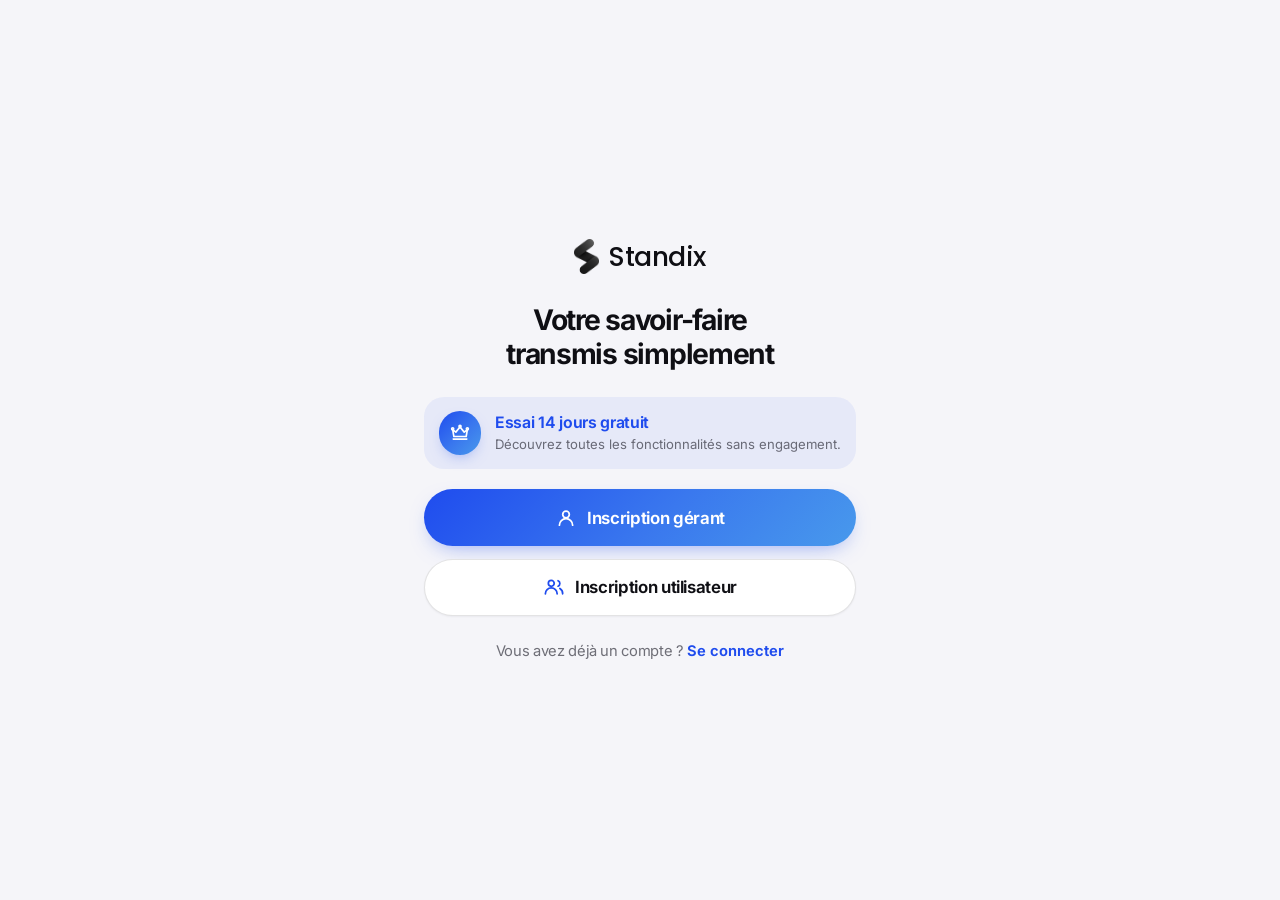
==== commit c64c60e7: "Update index.html" ====
--- a/app/index.html
+++ b/app/index.html
@@ -136,8 +136,6 @@
      lecture de l'en-tête fait gagner la poignée de main réseau (DNS, TLS) sur
      chacun — c'est du temps mort pur, avant même la première requête. -->
 <link rel="preconnect" href="https://tlrtsoahwqhtvtkhssbm.supabase.co" crossorigin="">
-<link rel="preconnect" href="https://cdn.jsdelivr.net" crossorigin=""><!-- QR code, chargé à la demande -->
-<link rel="preconnect" href="https://fonts.gstatic.com" crossorigin="">
 <!-- La bibliothèque Supabase est indispensable pour afficher quoi que ce soit :
      on la télécharge en parallèle du reste au lieu d'attendre la fin du script. -->
 <!-- La bibliothèque Supabase est servie depuis le même dépôt que cette page :
@@ -145,8 +143,10 @@
      visite à l'autre. Elle était auparavant téléchargée depuis jsDelivr, ce qui
      coûtait entre 30 ms et 2 secondes selon l'humeur du réseau. -->
 <link rel="modulepreload" href="./supabase.js">
-<link rel="stylesheet" href="https://fonts.googleapis.com/css2?family=Inter:wght@400;500;600;700;800&amp;family=Poppins:wght@400;500;600&amp;display=swap" media="print" onload="this.media='all'">
-<noscript><link rel="stylesheet" href="https://fonts.googleapis.com/css2?family=Inter:wght@400;500;600;700;800&amp;family=Poppins:wght@400;500;600&amp;display=swap"></noscript>
+<!-- Les polices sont servies par Standix (26 octobre 2026), plus par Google
+     Fonts : aucune visite ne contacte un serveur tiers. Voir /polices.css. -->
+<link rel="preload" href="/inter-latin.woff2" as="font" type="font/woff2" crossorigin>
+<link rel="stylesheet" href="/polices.css">
 <link rel="stylesheet" href="style.css?v=21d636a9">
 <style>
   /* ---- Verre : CSS EXACT du depot archisvaze/liquid-glass ---- */
@@ -5301,7 +5301,7 @@
   </div>
 </div>
 
-<script type="module" src="app.js?v=6389888b" onerror="window.__appJsEchec && window.__appJsEchec()"></script>
+<script type="module" src="app.js?v=cf5a7598" onerror="window.__appJsEchec && window.__appJsEchec()"></script>
 
 <!-- Filet de sécurité : si le script principal (module) échoue à charger
      (réseau, bloqueur de pub, etc.) ou prend trop de temps, on force l'affichage -->
--- a/polices.css
+++ b/polices.css
@@ -0,0 +1,29 @@
+/* ═══ LES POLICES DE STANDIX, SERVIES PAR STANDIX (26 octobre 2026) ═══
+   Inter (fonte variable, toutes les graisses de 100 à 900) et Poppins
+   (400, 500, 600, pour le logotype). Elles étaient chargées depuis Google
+   Fonts : chaque visite envoyait l'adresse du visiteur à Google, aux
+   États-Unis. Elles sont maintenant à la racine du site, comme ce fichier.
+   Licence libre SIL Open Font License 1.1 (Inter : Rasmus Andersson ;
+   Poppins : Indian Type Foundry). */
+@font-face {
+  font-family: 'Inter'; font-style: normal; font-display: swap; font-weight: 100 900;
+  src: url(/inter-latin-ext.woff2) format('woff2');
+  unicode-range: U+0100-02BA,U+02BD-02C5,U+02C7-02CC,U+02CE-02D7,U+02DD-02FF,U+0304,U+0308,U+0329,U+1D00-1DBF,U+1E00-1E9F,U+1EF2-1EFF,U+2020,U+20A0-20AB,U+20AD-20C0,U+2113,U+2C60-2C7F,U+A720-A7FF;
+}
+@font-face {
+  font-family: 'Inter'; font-style: normal; font-display: swap; font-weight: 100 900;
+  src: url(/inter-latin.woff2) format('woff2');
+  unicode-range: U+0000-00FF,U+0131,U+0152-0153,U+02BB-02BC,U+02C6,U+02DA,U+02DC,U+0304,U+0308,U+0329,U+2000-206F,U+20AC,U+2122,U+2191,U+2193,U+2212,U+2215,U+FEFF,U+FFFD;
+}
+@font-face {
+  font-family: 'Poppins'; font-style: normal; font-display: swap; font-weight: 400;
+  src: url(/poppins-400.woff2) format('woff2');
+}
+@font-face {
+  font-family: 'Poppins'; font-style: normal; font-display: swap; font-weight: 500;
+  src: url(/poppins-500.woff2) format('woff2');
+}
+@font-face {
+  font-family: 'Poppins'; font-style: normal; font-display: swap; font-weight: 600;
+  src: url(/poppins-600.woff2) format('woff2');
+}
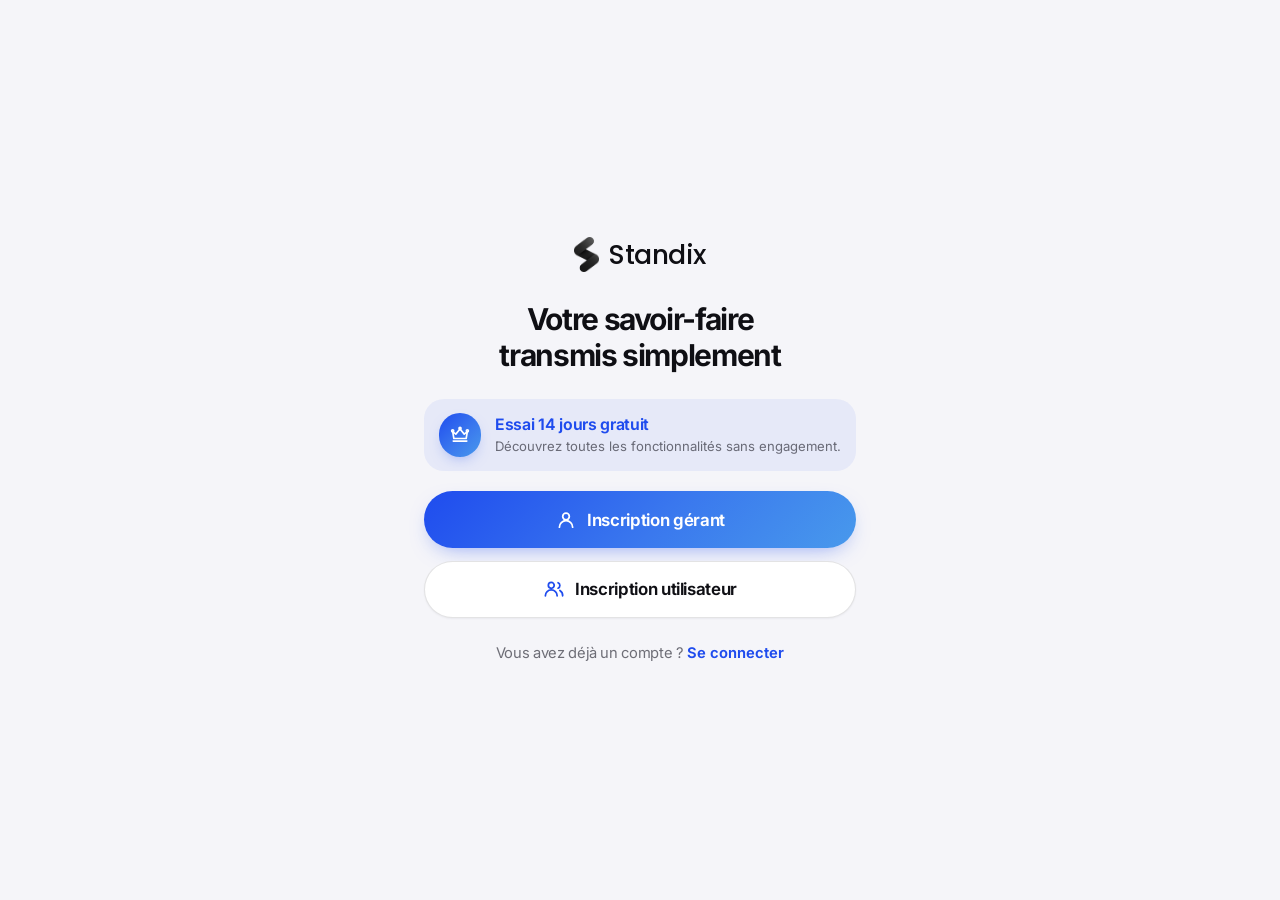
==== commit 9d68080f: "Update index.html" ====
--- a/app/index.html
+++ b/app/index.html
@@ -147,7 +147,7 @@
      Fonts : aucune visite ne contacte un serveur tiers. Voir /polices.css. -->
 <link rel="preload" href="/inter-latin.woff2" as="font" type="font/woff2" crossorigin>
 <link rel="stylesheet" href="/polices.css">
-<link rel="stylesheet" href="style.css?v=21d636a9">
+<link rel="stylesheet" href="style.css?v=fdc1c4e9">
 <style>
   /* ---- Verre : CSS EXACT du depot archisvaze/liquid-glass ---- */
   :root{
@@ -5301,7 +5301,7 @@
   </div>
 </div>
 
-<script type="module" src="app.js?v=cf5a7598" onerror="window.__appJsEchec && window.__appJsEchec()"></script>
+<script type="module" src="app.js?v=e7c65ffd" onerror="window.__appJsEchec && window.__appJsEchec()"></script>
 
 <!-- Filet de sécurité : si le script principal (module) échoue à charger
      (réseau, bloqueur de pub, etc.) ou prend trop de temps, on force l'affichage -->
--- a/app/style.css
+++ b/app/style.css
@@ -26682,3 +26682,13 @@
   font-size:calc(25.5px * var(--ech, 1));
   letter-spacing:-0.02em;
 }
+
+/* ─── LA PHRASE D'ACCUEIL UN CRAN PLUS GRANDE SUR ORDINATEUR ET TABLETTE
+   (à la demande, 26 oct. 2026 : « légèrement », ≈ +6 %) ───
+   « Votre savoir-faire transmis simplement », sous le mot « Standix ».
+   Même formule qu'avant (27 px × le coefficient d'écran `--ech`), multipliée
+   par 1,06 : 28,4 → 30 px sur ordinateur, 30,2 → 32 px sur un grand iPad.
+   ⚠ `min-height:600px` : le téléphone, debout ou couché, ne change pas. */
+@media (min-width:700px) and (min-height:600px){
+  #login-screen .bv-slogan{ font-size:calc(27px * 1.06 * var(--ech, 1)); }
+}
